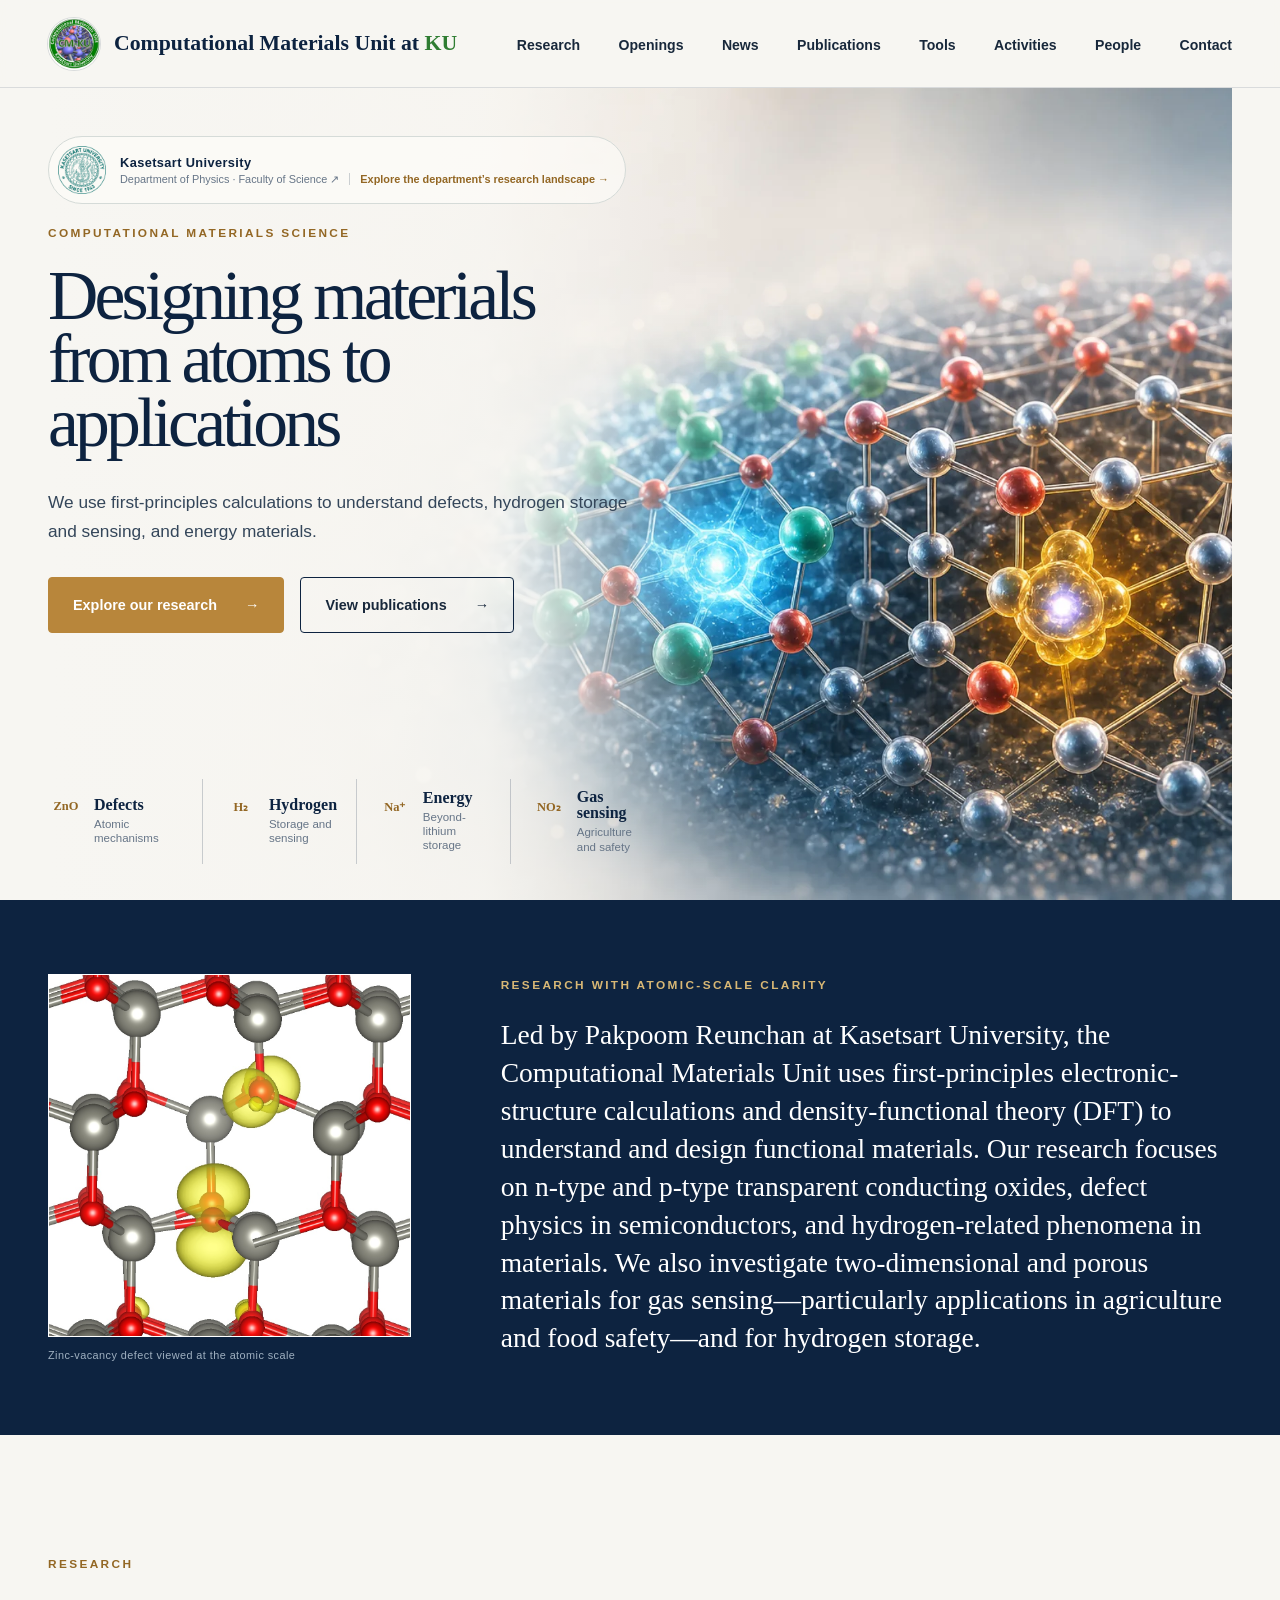
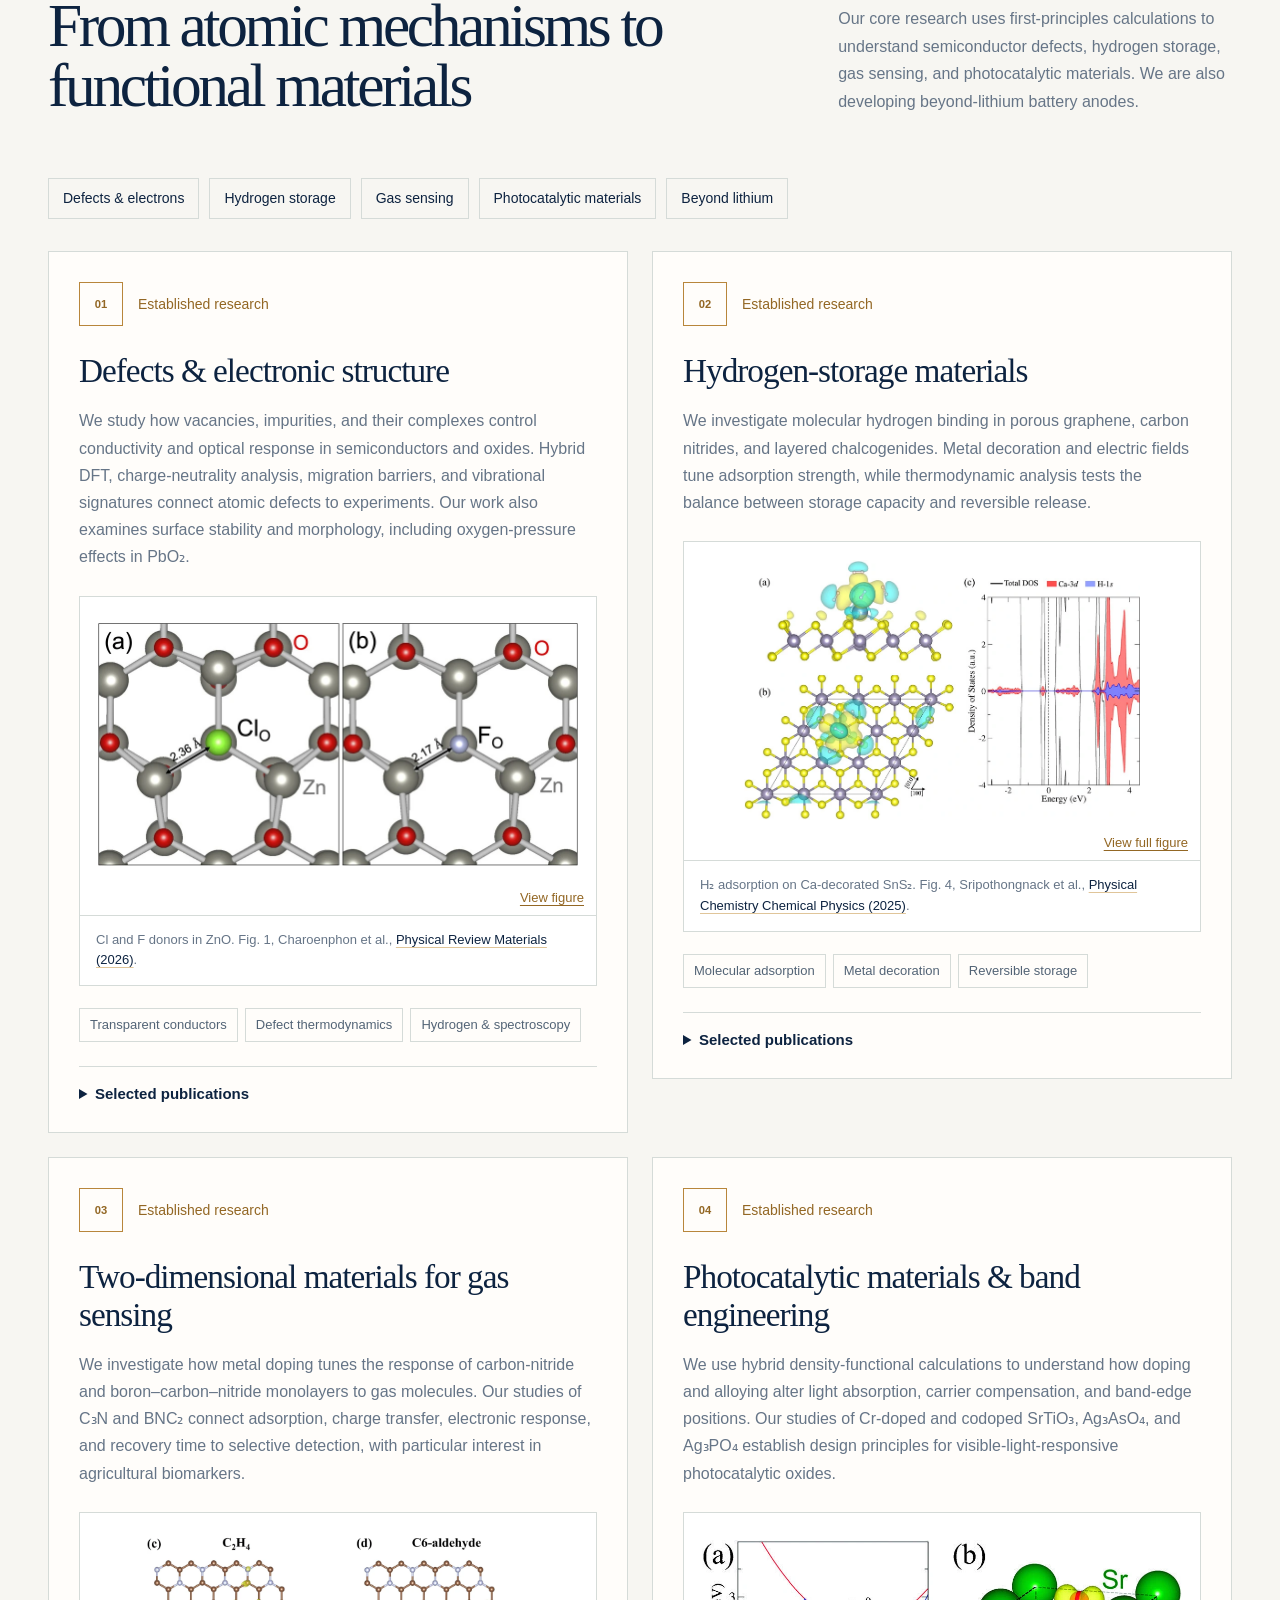
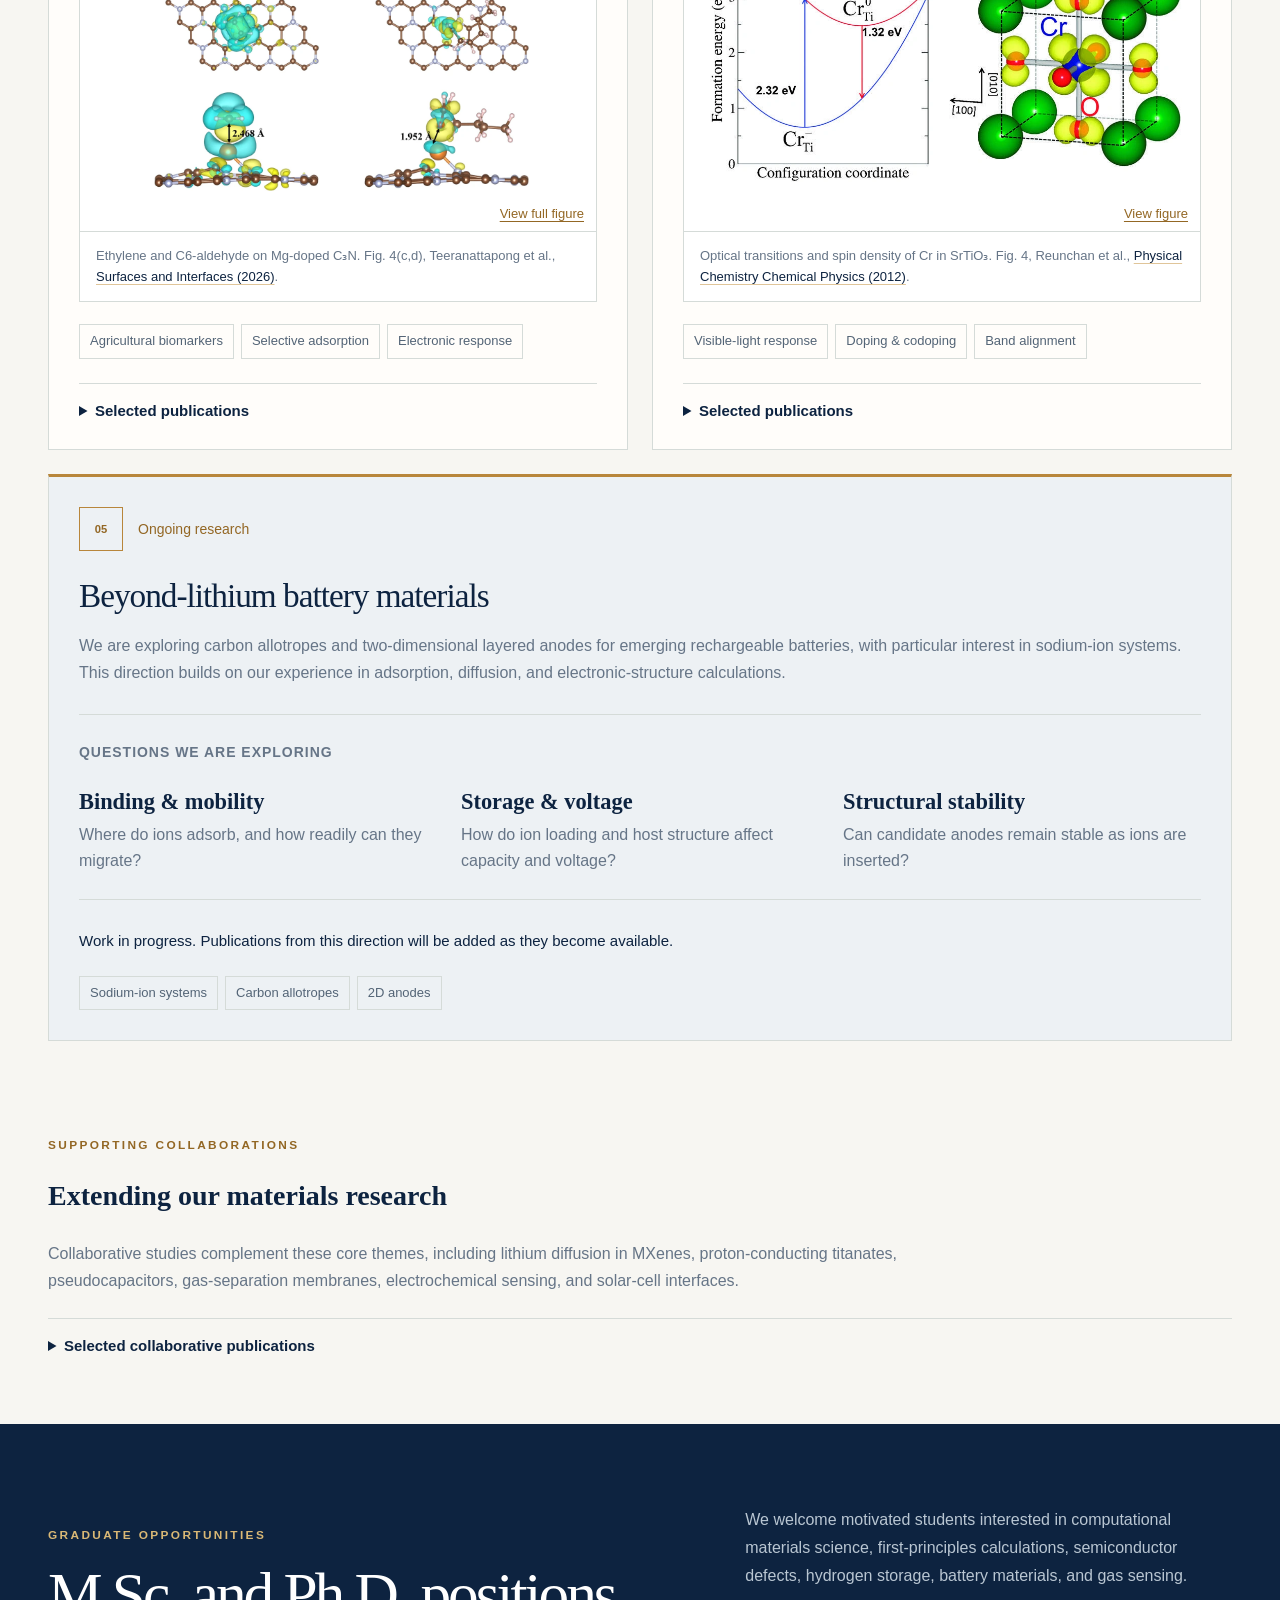
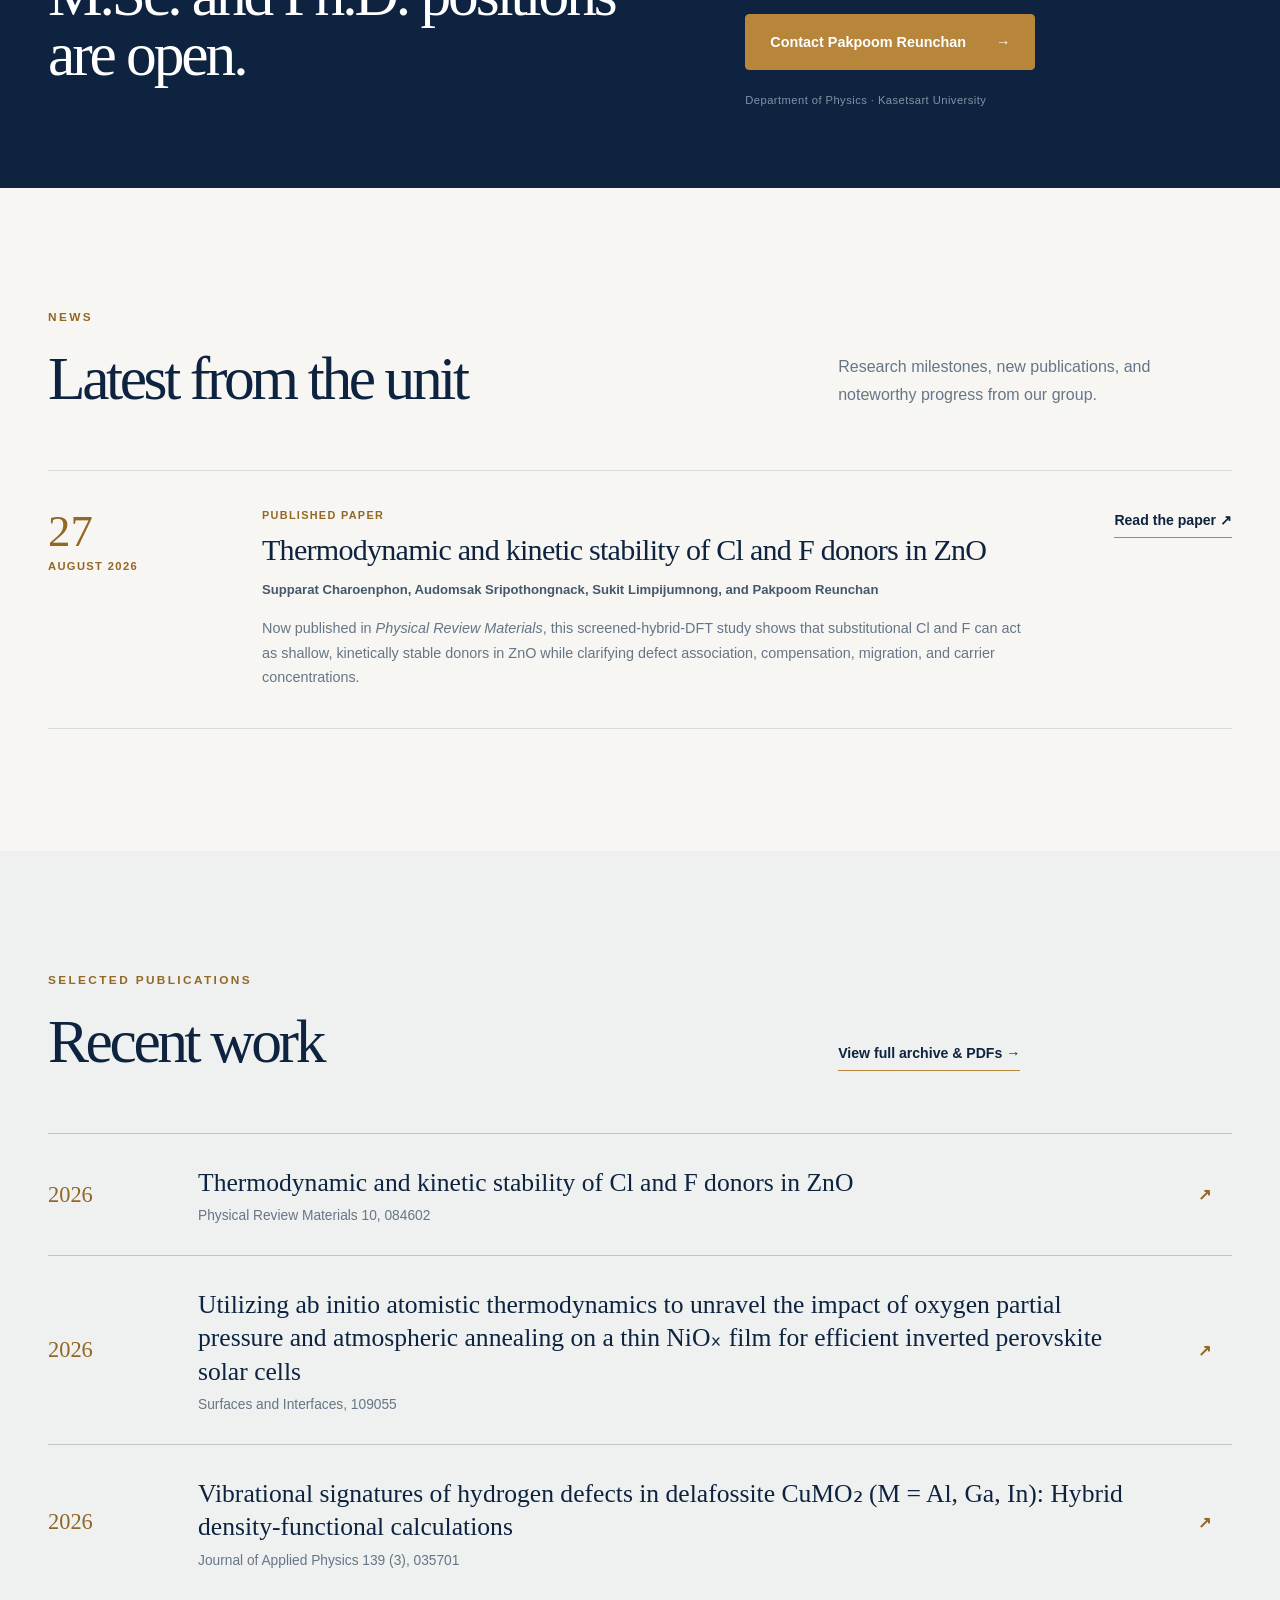
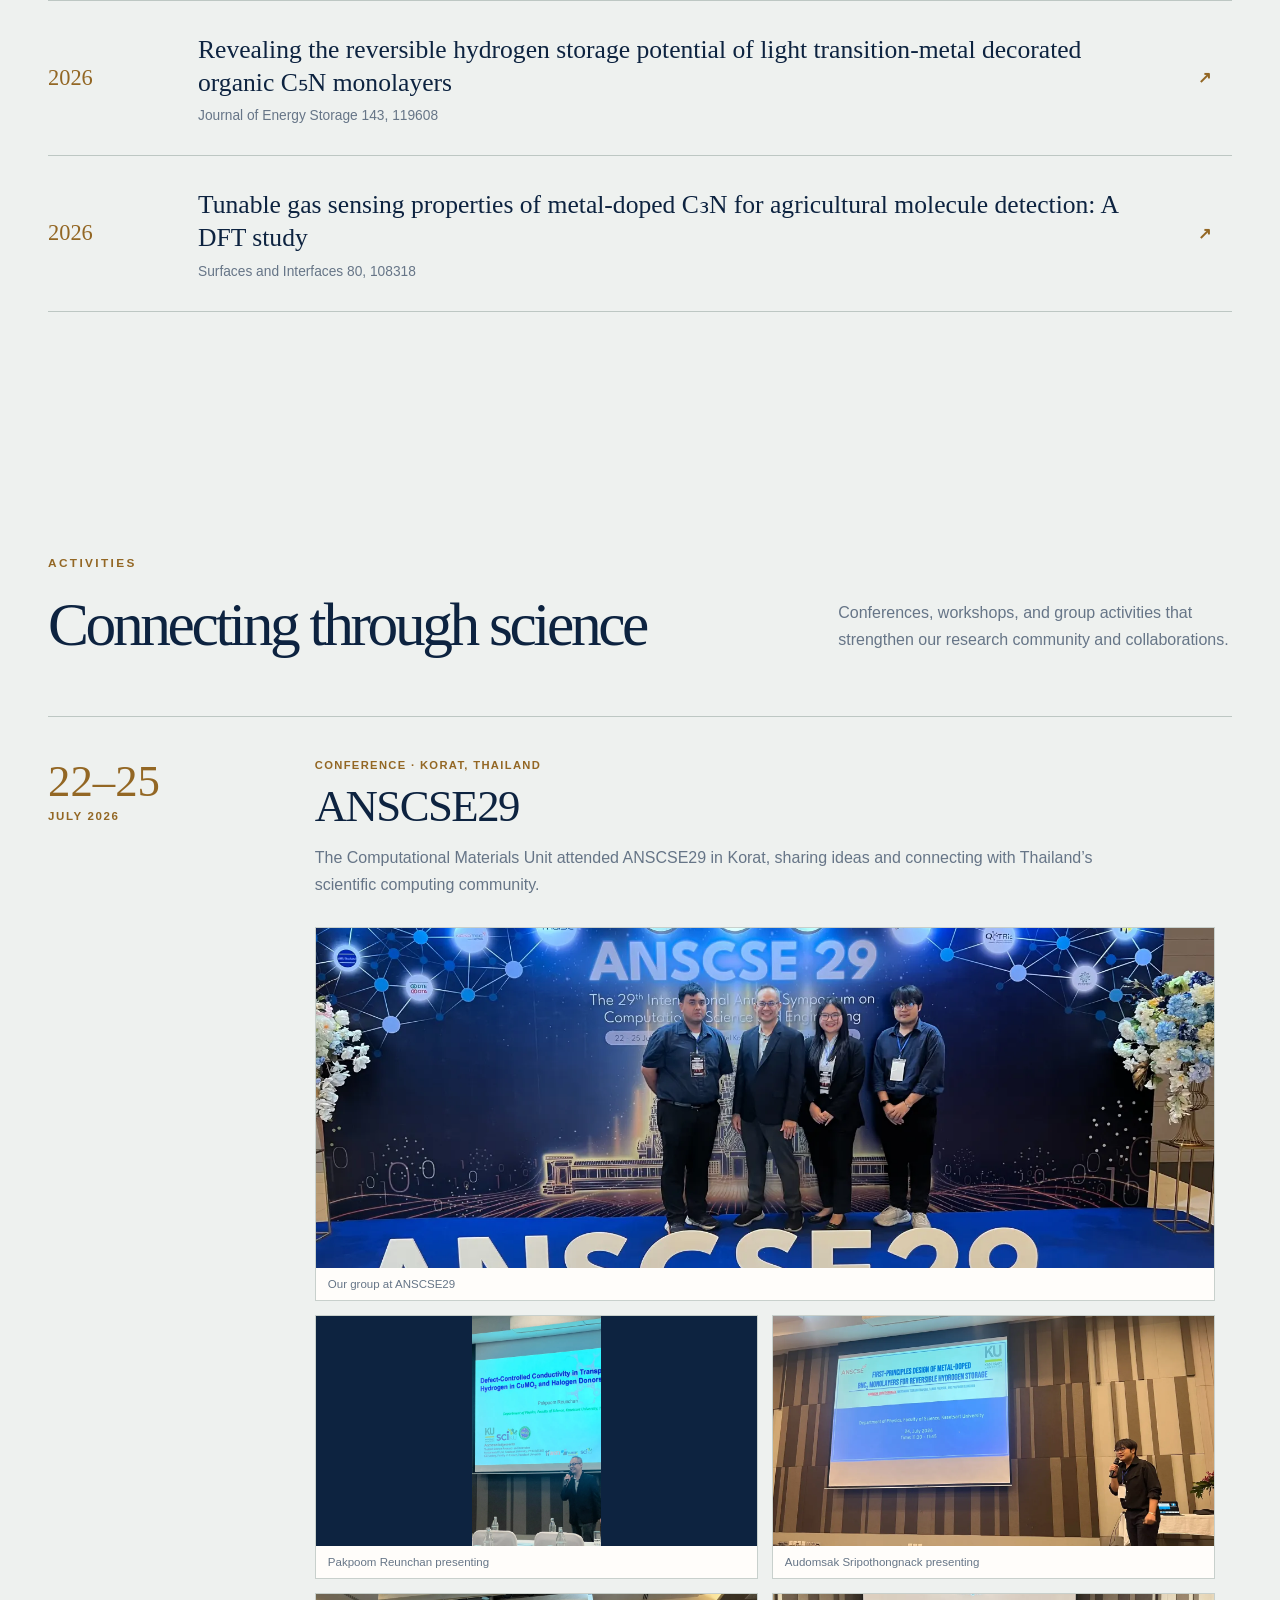
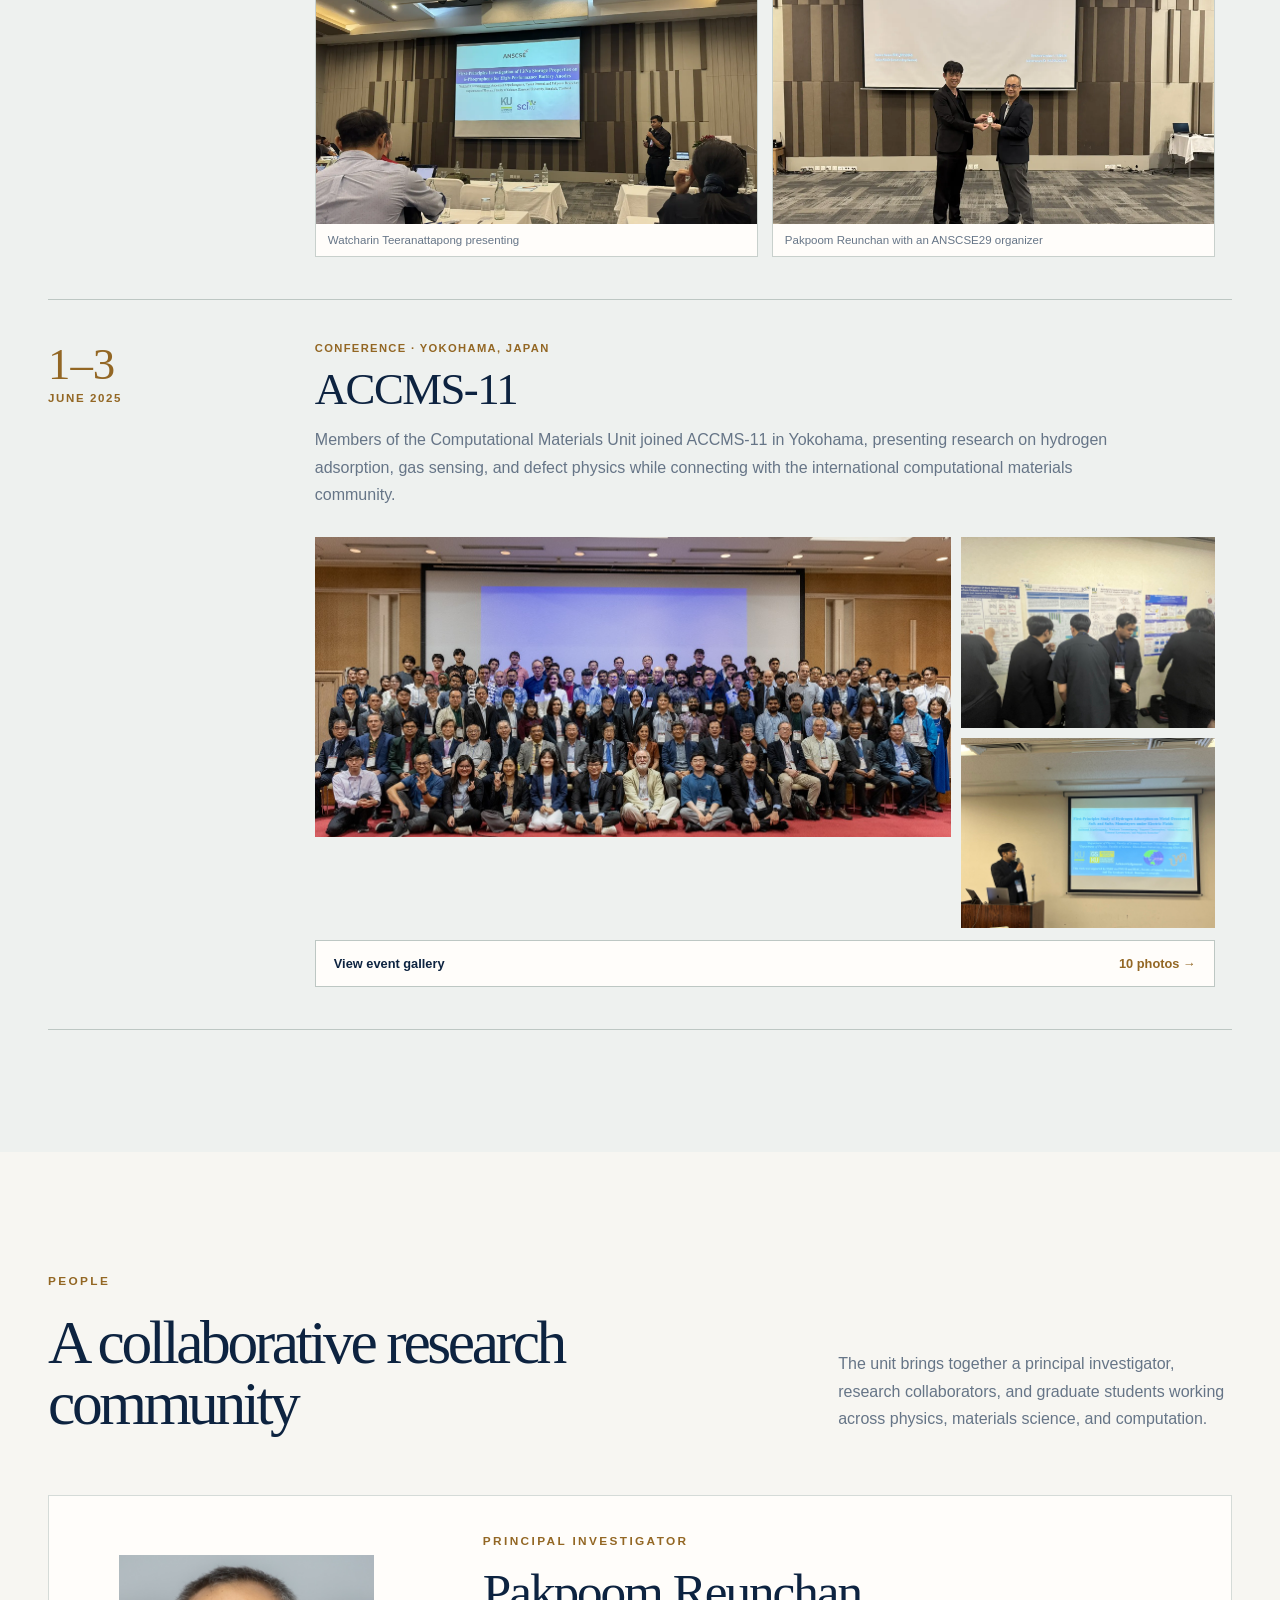
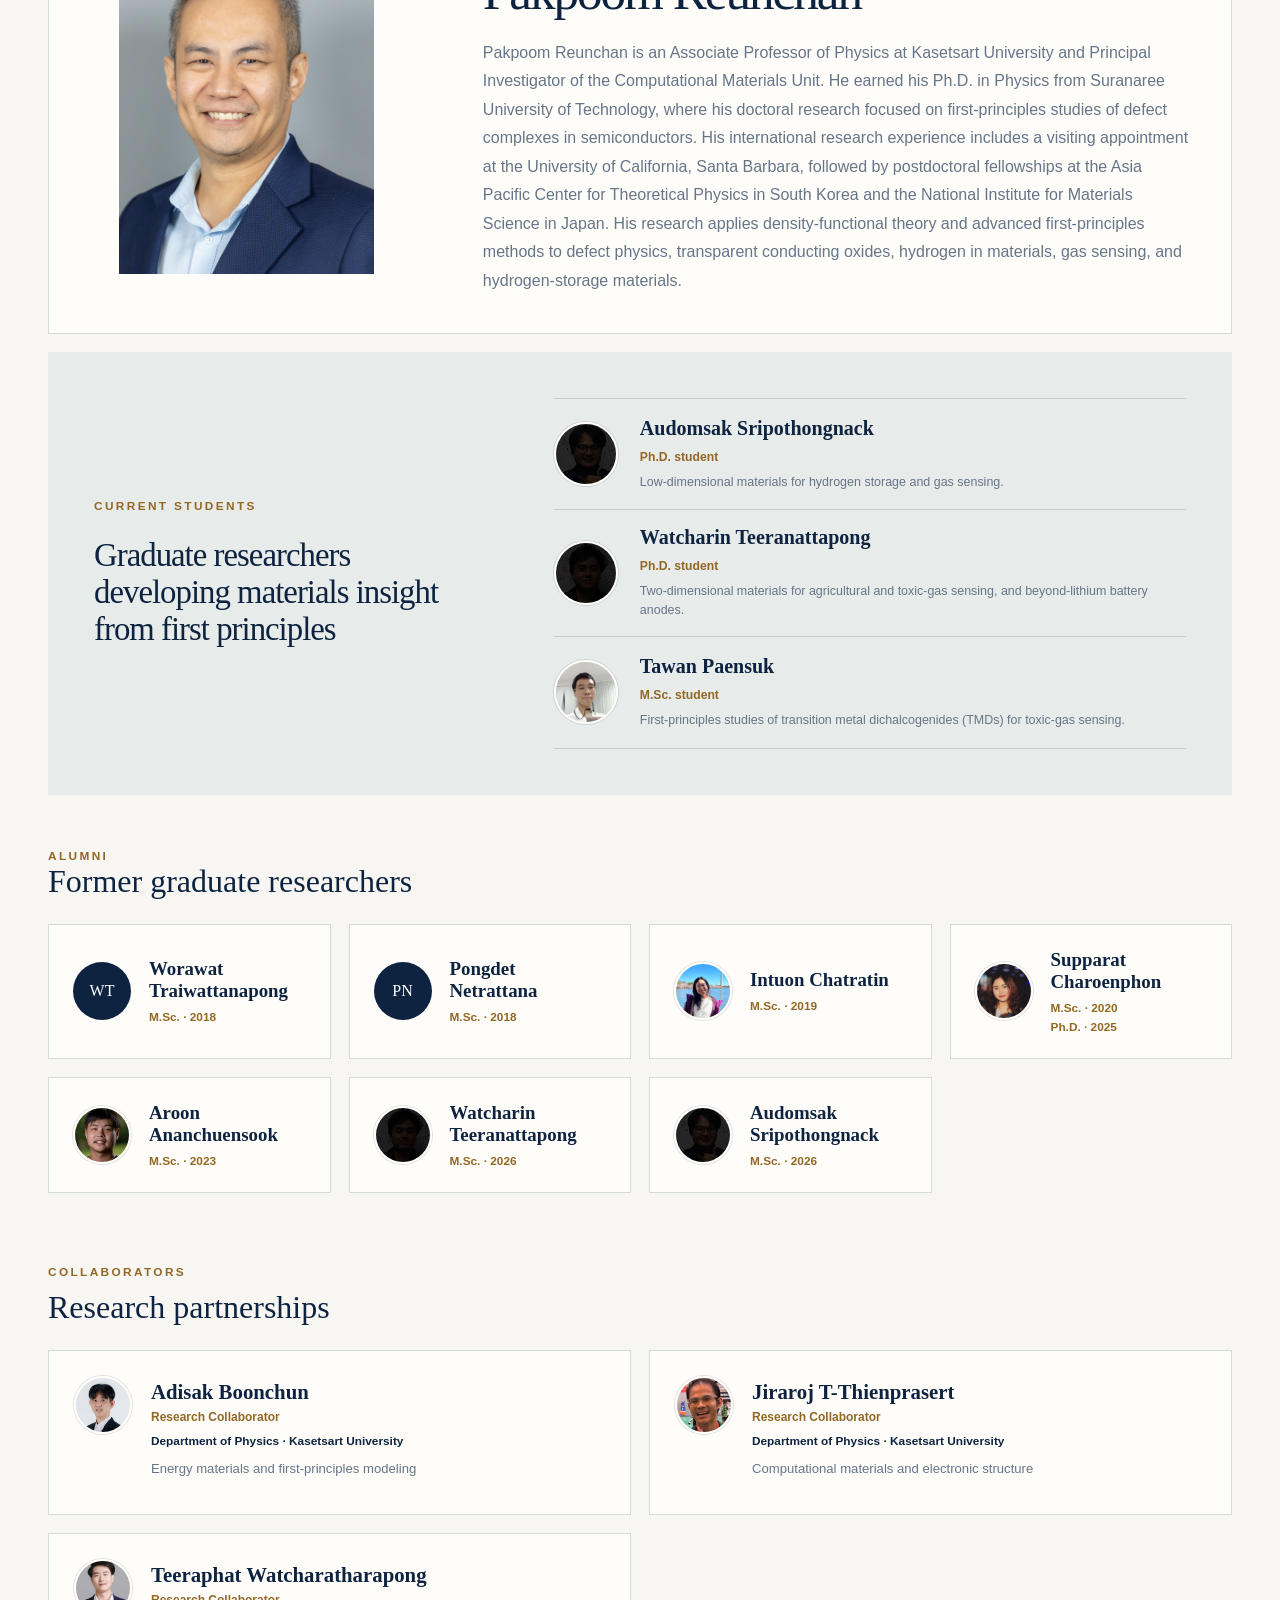
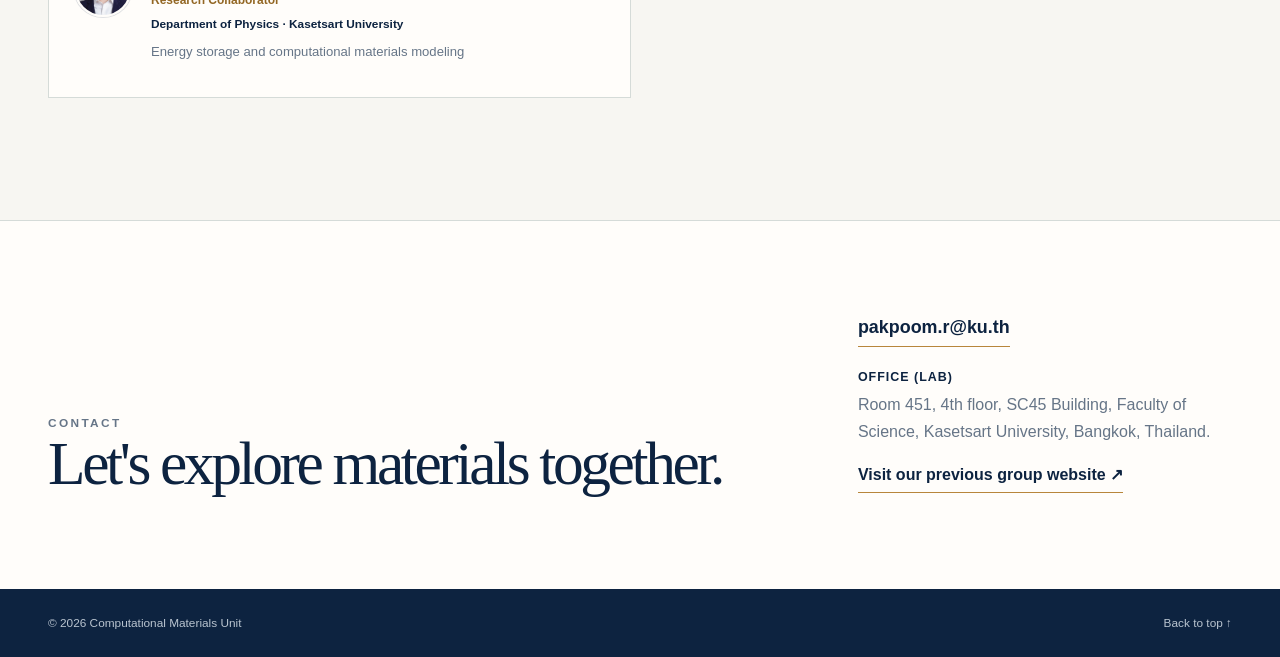
==== index.html @ fdcb27c0 "Add Tools navigation link" ====
<!doctype html>
<html lang="en">
<head>
  <meta charset="utf-8">
  <meta name="viewport" content="width=device-width, initial-scale=1">
  <title>Computational Materials Unit | DFT Research at Kasetsart University</title>
  <meta name="description" content="Density-functional theory (DFT) research in computational materials at the Department of Physics, Kasetsart University, led by Pakpoom Reunchan.">
  <link rel="canonical" href="https://cmku-dft.github.io/">
  <meta property="og:title" content="Computational Materials Unit | DFT Research at Kasetsart University">
  <meta property="og:description" content="Density-functional theory research in computational materials at the Department of Physics, Kasetsart University.">
  <meta property="og:site_name" content="Computational Materials Unit at KU">
  <meta property="og:url" content="https://cmku-dft.github.io/">
  <meta property="og:image" content="https://cmku-dft.github.io/assets/og.png">
  <link rel="icon" type="image/png" href="assets/cmku-favicon.png">
  <link rel="apple-touch-icon" href="assets/cmku-favicon.png">
  <script type="application/ld+json">
  {
    "@context": "https://schema.org",
    "@type": "WebSite",
    "name": "Computational Materials Unit at KU",
    "alternateName": "CMKU",
    "url": "https://cmku-dft.github.io/"
  }
  </script>
  <link rel="stylesheet" href="styles.css?v=20260911-authorship">
  <script src="script.js?v=20260731-2" defer></script>
</head>
<body>
<main id="top">
  <header class="header">
    <a href="#top" class="brand" aria-label="Computational Materials Unit at KU — back to top"><img class="brandLogo" src="assets/cmku-logo.jpg" alt=""><span>Computational Materials Unit at <strong class="brandKu">KU</strong></span></a>
    <nav class="nav" aria-label="Primary navigation"><a href="#research">Research</a><a href="#openings">Openings</a><a href="#news">News</a><a href="publications.html">Publications</a><a href="tools.html">Tools</a><a href="#activities">Activities</a><a href="#people">People</a><a href="#contact">Contact</a></nav>
    <details class="menu"><summary>Menu</summary><nav><a href="#research">Research</a><a href="#openings">Openings</a><a href="#news">News</a><a href="publications.html">Publications</a><a href="tools.html">Tools</a><a href="#activities">Activities</a><a href="#people">People</a><a href="#contact">Contact</a></nav></details>
  </header>

  <section class="hero shell">
    <div class="heroCopy">
      <div class="institution"><img src="assets/kasetsart-university-logo.png" alt="Kasetsart University emblem"><div><b>Kasetsart University</b><span><a href="https://physics.sci.ku.ac.th" target="_blank" rel="noreferrer">Department of Physics · Faculty of Science ↗</a><a class="landscapeLink" href="research-landscape/">Explore the department’s research landscape →</a></span></div></div>
      <p class="eyebrow">Computational Materials Science</p>
      <h1>Designing materials from atoms to applications</h1>
      <p class="lead">We use first-principles calculations to understand defects, hydrogen storage and sensing, and energy materials.</p>
      <div class="actions"><a class="btn primary" href="#research">Explore our research <span>→</span></a><a class="btn secondary" href="publications.html">View publications <span>→</span></a></div>
      <nav class="cred" aria-label="Research areas"><a href="#research-defects"><span class="credSymbol">ZnO</span><b>Defects</b><small>Atomic mechanisms</small><i aria-hidden="true">→</i></a><a href="#research-hydrogen"><span class="credSymbol">H₂</span><b>Hydrogen</b><small>Storage and sensing</small><i aria-hidden="true">→</i></a><a href="#research-energy"><span class="credSymbol">Na⁺</span><b>Energy</b><small>Beyond-lithium storage</small><i aria-hidden="true">→</i></a><a href="#research-gas"><span class="credSymbol">NO₂</span><b>Gas sensing</b><small>Agriculture and safety</small><i aria-hidden="true">→</i></a></nav>
    </div>
    <div class="visual" aria-hidden="true"><i></i><i></i><img src="assets/hero-lattice.png" alt=""></div>
  </section>

  <section class="about"><div class="shell aboutGrid">
    <figure class="aboutFigure"><img src="assets/zinc-vacancy-defect.jpg" alt="Calculated electronic structure around a zinc vacancy in a crystalline material"><figcaption>Zinc-vacancy defect viewed at the atomic scale</figcaption></figure>
    <div class="aboutCopy"><p class="kicker">Research with atomic-scale clarity</p><p>Led by Pakpoom Reunchan at Kasetsart University, the Computational Materials Unit uses first-principles electronic-structure calculations and density-functional theory (DFT) to understand and design functional materials. Our research focuses on n-type and p-type transparent conducting oxides, defect physics in semiconductors, and hydrogen-related phenomena in materials. We also investigate two-dimensional and porous materials for gas sensing—particularly applications in agriculture and food safety—and for hydrogen storage.</p></div>
  </div></section>

  <section class="shell section" id="research">
    <div class="heading"><div><p class="eyebrow">Research</p><h2>From atomic mechanisms to functional materials</h2></div><p>Our core research uses first-principles calculations to understand semiconductor defects, hydrogen storage, gas sensing, and photocatalytic materials. We are also developing beyond-lithium battery anodes.</p></div>
    <nav class="researchTopics" aria-label="Explore research themes"><a href="#research-defects">Defects &amp; electrons</a><a href="#research-hydrogen">Hydrogen storage</a><a href="#research-gas">Gas sensing</a><a href="#research-solar">Photocatalytic materials</a><a href="#research-energy">Beyond lithium</a></nav>
    <div class="researchGrid">
      <article class="researchCard researchIllustrated" id="research-defects">
        <div class="researchLabel"><span class="number">01</span><span>Established research</span></div>
        <h3>Defects &amp; electronic structure</h3>
        <p>We study how vacancies, impurities, and their complexes control conductivity and optical response in semiconductors and oxides. Hybrid DFT, charge-neutrality analysis, migration barriers, and vibrational signatures connect atomic defects to experiments. Our work also examines surface stability and morphology, including oxygen-pressure effects in PbO₂.</p>
        <figure class="researchFigure"><button class="galleryButton" type="button" data-full="assets/research/halogen-zno-full.webp" aria-label="Enlarge figure: chlorine and fluorine donors in ZnO"><img src="assets/research/halogen-zno.webp" width="962" height="488" loading="lazy" alt="Relaxed atomic structures of chlorine and fluorine substituting for oxygen in ZnO, with labeled bond lengths"><span class="figureExpand">View figure</span></button><figcaption>Cl and F donors in ZnO. Fig. 1, Charoenphon et al., <a href="https://doi.org/10.1103/7ts3-ktb3" target="_blank" rel="noreferrer">Physical Review Materials (2026)</a>.</figcaption></figure>
        <ul><li>Transparent conductors</li><li>Defect thermodynamics</li><li>Hydrogen &amp; spectroscopy</li></ul>
        <details class="researchPapers"><summary>Selected publications</summary><ol><li><a href="https://doi.org/10.1103/7ts3-ktb3" target="_blank" rel="noreferrer">Cl and F donors in ZnO</a> <span>2026</span></li><li><a href="https://doi.org/10.1063/5.0309836" target="_blank" rel="noreferrer">Vibrational signatures of hydrogen in CuMO₂</a> <span>2026</span></li><li><a href="https://doi.org/10.1103/PhysRevMaterials.3.074604" target="_blank" rel="noreferrer">Point defects in In₂O₃</a> <span>2019</span></li></ol></details>
      </article>
      <article class="researchCard researchIllustrated" id="research-hydrogen">
        <div class="researchLabel"><span class="number">02</span><span>Established research</span></div>
        <h3>Hydrogen-storage materials</h3>
        <p>We investigate molecular hydrogen binding in porous graphene, carbon nitrides, and layered chalcogenides. Metal decoration and electric fields tune adsorption strength, while thermodynamic analysis tests the balance between storage capacity and reversible release.</p>
        <figure class="researchFigure"><button class="galleryButton" type="button" data-full="assets/research/hydrogen-sns2-full.webp" aria-label="Enlarge figure: hydrogen adsorption on calcium-decorated SnS2"><img src="assets/research/hydrogen-sns2.webp" width="867" height="569" loading="lazy" alt="Side and top views of charge redistribution around five hydrogen molecules on calcium-decorated SnS2, with projected density of states"><span class="figureExpand">View full figure</span></button><figcaption>H₂ adsorption on Ca-decorated SnS₂. Fig. 4, Sripothongnack et al., <a href="https://doi.org/10.1039/d5cp03873a" target="_blank" rel="noreferrer">Physical Chemistry Chemical Physics (2025)</a>.</figcaption></figure>
        <ul><li>Molecular adsorption</li><li>Metal decoration</li><li>Reversible storage</li></ul>
        <details class="researchPapers"><summary>Selected publications</summary><ol><li><a href="https://doi.org/10.1039/d5cp03873a" target="_blank" rel="noreferrer">Hydrogen adsorption on SnS₂ and SnSe₂</a> <span>2025</span></li><li><a href="https://doi.org/10.1088/1742-6596/901/1/012102" target="_blank" rel="noreferrer">Hydrogen adsorption on two-dimensional C₂N</a> <span>2017</span></li><li><a href="https://doi.org/10.1063/1.3560468" target="_blank" rel="noreferrer">Metal-dispersed porous graphene</a> <span>2011</span></li></ol></details>
      </article>
      <article class="researchCard researchIllustrated" id="research-gas">
        <div class="researchLabel"><span class="number">03</span><span>Established research</span></div>
        <h3>Two-dimensional materials for gas sensing</h3>
        <p>We investigate how metal doping tunes the response of carbon-nitride and boron–carbon–nitride monolayers to gas molecules. Our studies of C₃N and BNC₂ connect adsorption, charge transfer, electronic response, and recovery time to selective detection, with particular interest in agricultural biomarkers.</p>
        <figure class="researchFigure"><button class="galleryButton" type="button" data-full="assets/research/sensing-c3n-full.webp" aria-label="Enlarge figure: agricultural gas molecules on magnesium-doped C3N"><img src="assets/research/sensing-c3n.webp" width="1100" height="748" loading="lazy" alt="Ethylene and C6-aldehyde adsorption geometries and charge-density differences on magnesium-doped C3N"><span class="figureExpand">View full figure</span></button><figcaption>Ethylene and C6-aldehyde on Mg-doped C₃N. Fig. 4(c,d), Teeranattapong et al., <a href="https://doi.org/10.1016/j.surfin.2025.108318" target="_blank" rel="noreferrer">Surfaces and Interfaces (2026)</a>.</figcaption></figure>
        <ul><li>Agricultural biomarkers</li><li>Selective adsorption</li><li>Electronic response</li></ul>
        <details class="researchPapers"><summary>Selected publications</summary><ol><li><a href="https://doi.org/10.1016/j.surfin.2025.108318" target="_blank" rel="noreferrer">Metal-doped C₃N for agricultural molecule detection</a> <span>2026</span></li><li><a href="https://doi.org/10.1016/j.surfin.2024.105481" target="_blank" rel="noreferrer">Selective gas adsorption on metal-doped BNC₂</a> <span>2025</span></li></ol></details>
      </article>
      <article class="researchCard researchIllustrated" id="research-solar">
        <div class="researchLabel"><span class="number">04</span><span>Established research</span></div>
        <h3>Photocatalytic materials &amp; band engineering</h3>
        <p>We use hybrid density-functional calculations to understand how doping and alloying alter light absorption, carrier compensation, and band-edge positions. Our studies of Cr-doped and codoped SrTiO₃, Ag₃AsO₄, and Ag₃PO₄ establish design principles for visible-light-responsive photocatalytic oxides.</p>
        <figure class="researchFigure"><button class="galleryButton" type="button" data-full="assets/research/solar-cr-sto.webp" aria-label="Enlarge figure: optical transitions and spin density of chromium in SrTiO3"><img src="assets/research/solar-cr-sto.webp" width="947" height="477" loading="lazy" alt="Configuration-coordinate diagram showing 2.32 eV absorption and 1.32 eV emission, alongside the spin density of negatively charged chromium substituting for titanium in SrTiO3"><span class="figureExpand">View figure</span></button><figcaption>Optical transitions and spin density of Cr in SrTiO₃. Fig. 4, Reunchan et al., <a href="https://doi.org/10.1039/c2cp23348g" target="_blank" rel="noreferrer">Physical Chemistry Chemical Physics (2012)</a>.</figcaption></figure>
        <ul><li>Visible-light response</li><li>Doping &amp; codoping</li><li>Band alignment</li></ul>
        <details class="researchPapers"><summary>Selected publications</summary><ol><li><a href="https://doi.org/10.1039/c6cp03633c" target="_blank" rel="noreferrer">Electronic properties and band-gap modulation of Ag₃AsO₄</a> <span>2016</span></li><li><a href="https://doi.org/10.1021/jp509715b" target="_blank" rel="noreferrer">Sulfur and silicon doping in Ag₃PO₄</a> <span>2015</span></li><li><a href="https://doi.org/10.1039/c2ta00450j" target="_blank" rel="noreferrer">Codoping SrTiO₃ for hydrogen production</a> <span>2013</span></li></ol></details>
      </article>
      <article class="researchCard researchIllustrated researchOngoing" id="research-energy">
        <div class="researchLabel"><span class="number">05</span><span>Ongoing research</span></div>
        <h3>Beyond-lithium battery materials</h3>
        <p>We are exploring carbon allotropes and two-dimensional layered anodes for emerging rechargeable batteries, with particular interest in sodium-ion systems. This direction builds on our experience in adsorption, diffusion, and electronic-structure calculations.</p>
        <div class="researchFocus"><p class="kicker">Questions we are exploring</p><dl><div><dt>Binding &amp; mobility</dt><dd>Where do ions adsorb, and how readily can they migrate?</dd></div><div><dt>Storage &amp; voltage</dt><dd>How do ion loading and host structure affect capacity and voltage?</dd></div><div><dt>Structural stability</dt><dd>Can candidate anodes remain stable as ions are inserted?</dd></div></dl></div>
        <p class="researchStatus">Work in progress. Publications from this direction will be added as they become available.</p>
        <ul><li>Sodium-ion systems</li><li>Carbon allotropes</li><li>2D anodes</li></ul>
      </article>
    </div>
  </section>

  <section class="shell researchCollaborations" id="research-electrochemical" aria-labelledby="research-collaborations-heading">
    <p class="kicker">Supporting collaborations</p><h3 id="research-collaborations-heading">Extending our materials research</h3>
    <p>Collaborative studies complement these core themes, including lithium diffusion in MXenes, proton-conducting titanates, pseudocapacitors, gas-separation membranes, electrochemical sensing, and solar-cell interfaces.</p>
    <details class="researchPapers"><summary>Selected collaborative publications</summary><ol><li><a href="https://doi.org/10.1021/acsaem.4c01011" target="_blank" rel="noreferrer">Li diffusion in MXene bilayers</a></li><li><a href="https://doi.org/10.1021/acs.inorgchem.4c02768" target="_blank" rel="noreferrer">Proton conductivity in defective Na₂Ti₃O₇</a></li><li><a href="https://doi.org/10.1016/j.carbon.2012.11.048" target="_blank" rel="noreferrer">Strained porous graphene for gas separation</a></li><li><a href="https://doi.org/10.1016/j.surfin.2026.109055" target="_blank" rel="noreferrer">NiOₓ annealing for perovskite solar cells</a></li></ol></details>
  </section>

  <section class="opportunities" id="openings"><div class="shell opportunitiesGrid">
    <div><p class="eyebrow">Graduate opportunities</p><h2>M.Sc. and Ph.D. positions are open.</h2></div>
    <div class="opportunitiesCopy"><p>We welcome motivated students interested in computational materials science, first-principles calculations, semiconductor defects, hydrogen storage, battery materials, and gas sensing.</p><a class="btn primary" href="mailto:pakpoom.r@ku.th?subject=Graduate%20position%20inquiry">Contact Pakpoom Reunchan <span>→</span></a><small>Department of Physics · Kasetsart University</small></div>
  </div></section>

  <section class="news" id="news"><div class="shell section">
    <div class="heading"><div><p class="eyebrow">News</p><h2>Latest from the unit</h2></div><p>Research milestones, new publications, and noteworthy progress from our group.</p></div>
    <div class="newsList">
      <article class="newsItem">
        <time datetime="2026-08-27"><span>27</span><b>August 2026</b></time>
        <div><p class="newsType">Published paper</p><h3>Thermodynamic and kinetic stability of Cl and F donors in ZnO</h3><p class="newsAuthors">Supparat Charoenphon, Audomsak Sripothongnack, Sukit Limpijumnong, and Pakpoom Reunchan</p><p class="newsSummary">Now published in <em>Physical Review Materials</em>, this screened-hybrid-DFT study shows that substitutional Cl and F can act as shallow, kinetically stable donors in ZnO while clarifying defect association, compensation, migration, and carrier concentrations.</p></div>
        <a class="textLink" href="https://journals.aps.org/prmaterials/abstract/10.1103/7ts3-ktb3" target="_blank" rel="noreferrer">Read the paper ↗</a>
      </article>
    </div>
  </div></section>

  <section class="publications" id="publications"><div class="shell section">
    <div class="heading"><div><p class="eyebrow">Selected publications</p><h2>Recent work</h2></div><a class="textLink" href="publications.html">View full archive &amp; PDFs →</a></div>
    <!-- Keep this list limited to the five newest publications. -->
    <div class="pubList">
      <a class="pub" href="https://journals.aps.org/prmaterials/abstract/10.1103/7ts3-ktb3" target="_blank" rel="noreferrer"><span class="year">2026</span><div><h3>Thermodynamic and kinetic stability of Cl and F donors in ZnO</h3><p>Physical Review Materials 10, 084602</p></div><b>↗</b></a>
      <a class="pub" href="https://www.sciencedirect.com/science/article/pii/S2468023026006437" target="_blank" rel="noreferrer"><span class="year">2026</span><div><h3>Utilizing ab initio atomistic thermodynamics to unravel the impact of oxygen partial pressure and atmospheric annealing on a thin NiOₓ film for efficient inverted perovskite solar cells</h3><p>Surfaces and Interfaces, 109055</p></div><b>↗</b></a>
      <a class="pub" href="https://pubs.aip.org/aip/jap/article/139/3/035701/3377540" target="_blank" rel="noreferrer"><span class="year">2026</span><div><h3>Vibrational signatures of hydrogen defects in delafossite CuMO₂ (M = Al, Ga, In): Hybrid density-functional calculations</h3><p>Journal of Applied Physics 139 (3), 035701</p></div><b>↗</b></a>
      <a class="pub" href="https://www.sciencedirect.com/science/article/pii/S2352152X25043221" target="_blank" rel="noreferrer"><span class="year">2026</span><div><h3>Revealing the reversible hydrogen storage potential of light transition-metal decorated organic C₅N monolayers</h3><p>Journal of Energy Storage 143, 119608</p></div><b>↗</b></a>
      <a class="pub" href="https://scholar.google.com/citations?view_op=view_citation&amp;hl=en&amp;user=krK1hpoAAAAJ&amp;sortby=pubdate&amp;citation_for_view=krK1hpoAAAAJ:SjuI4pbJlxcC" target="_blank" rel="noreferrer"><span class="year">2026</span><div><h3>Tunable gas sensing properties of metal-doped C₃N for agricultural molecule detection: A DFT study</h3><p>Surfaces and Interfaces 80, 108318</p></div><b>↗</b></a>
    </div>
  </div></section>

  <section class="activities" id="activities"><div class="shell section">
    <div class="heading"><div><p class="eyebrow">Activities</p><h2>Connecting through science</h2></div><p>Conferences, workshops, and group activities that strengthen our research community and collaborations.</p></div>
    <div class="activityList">
      <article class="activityCard">
        <time datetime="2026-07-22"><span>22–25</span><b>July 2026</b></time>
        <div>
          <p class="activityType">Conference · Korat, Thailand</p>
          <h3>ANSCSE29</h3>
          <p class="activitySummary">The Computational Materials Unit attended ANSCSE29 in Korat, sharing ideas and connecting with Thailand’s scientific computing community.</p>
          <div class="activityGallery">
            <figure class="featuredPhoto"><button class="galleryButton" type="button" data-full="assets/anscse29-group.webp" aria-label="Enlarge photo: Our group at ANSCSE29"><img src="assets/anscse29-group.webp" alt="Computational Materials Unit members at the ANSCSE29 conference backdrop" loading="lazy"></button><figcaption>Our group at ANSCSE29</figcaption></figure>
            <figure class="portraitPhoto"><button class="galleryButton" type="button" data-full="assets/anscse29-pakpoom-talk.webp" aria-label="Enlarge photo: Pakpoom Reunchan presenting at ANSCSE29"><img src="assets/anscse29-pakpoom-talk.webp" alt="Pakpoom Reunchan presenting research at ANSCSE29" loading="lazy"></button><figcaption>Pakpoom Reunchan presenting</figcaption></figure>
            <figure><button class="galleryButton" type="button" data-full="assets/anscse29-student-talk.webp" aria-label="Enlarge photo: Audomsak Sripothongnack presenting at ANSCSE29"><img src="assets/anscse29-student-talk.webp" alt="Computational Materials Unit student presenting research at ANSCSE29" loading="lazy"></button><figcaption>Audomsak Sripothongnack presenting</figcaption></figure>
            <figure><button class="galleryButton" type="button" data-full="assets/anscse29-watcharin-talk.webp" aria-label="Enlarge photo: Watcharin Teeranattapong presenting at ANSCSE29"><img src="assets/anscse29-watcharin-talk.webp" alt="Watcharin Teeranattapong presenting battery-anode research at ANSCSE29" loading="lazy"></button><figcaption>Watcharin Teeranattapong presenting</figcaption></figure>
            <figure><button class="galleryButton" type="button" data-full="assets/anscse29-pakpoom-organizer.webp" aria-label="Enlarge photo: Pakpoom Reunchan with an ANSCSE29 organizer"><img src="assets/anscse29-pakpoom-organizer.webp" alt="Pakpoom Reunchan with an ANSCSE29 organizer" loading="lazy"></button><figcaption>Pakpoom Reunchan with an ANSCSE29 organizer</figcaption></figure>
          </div>
        </div>
      </article>
      <article class="activityCard">
        <time datetime="2025-06-01"><span>1–3</span><b>June 2025</b></time>
        <div>
          <p class="activityType">Conference · Yokohama, Japan</p>
          <h3>ACCMS-11</h3>
          <p class="activitySummary">Members of the Computational Materials Unit joined ACCMS-11 in Yokohama, presenting research on hydrogen adsorption, gas sensing, and defect physics while connecting with the international computational materials community.</p>
          <div class="eventPreview">
            <a class="eventPreviewFeatured" href="activities/accms-11.html" aria-label="View the ACCMS-11 event gallery"><img src="assets/accms11-group.jpg" alt="ACCMS-11 participants gathered for the conference group photo" loading="lazy"></a>
            <div class="eventPreviewThumbs"><a href="activities/accms-11.html" aria-label="View ACCMS-11 poster-session photos"><img src="assets/accms11-poster-session.jpeg" alt="Researchers discussing posters at ACCMS-11" loading="lazy"></a><a href="activities/accms-11.html" aria-label="View ACCMS-11 presentation photos"><img src="assets/accms11-hydrogen-talk.jpeg" alt="Hydrogen-adsorption research presentation at ACCMS-11" loading="lazy"></a></div>
          </div>
          <a class="eventLink" href="activities/accms-11.html">View event gallery <span>10 photos →</span></a>
        </div>
      </article>
    </div>
    <dialog class="lightbox" id="activityLightbox" aria-label="Enlarged activity photo"><button class="lightboxClose" type="button" aria-label="Close enlarged photo">×</button><img src="" alt=""></dialog>
  </div></section>

  <section class="shell section" id="people">
    <div class="heading"><div><p class="eyebrow">People</p><h2>A collaborative research community</h2></div><p>The unit brings together a principal investigator, research collaborators, and graduate students working across physics, materials science, and computation.</p></div>
    <article class="piProfile"><img src="assets/pakpoom-reunchan.jpg" alt="Portrait of Pakpoom Reunchan"><div><p class="kicker">Principal Investigator</p><h3>Pakpoom Reunchan</h3><p>Pakpoom Reunchan is an Associate Professor of Physics at Kasetsart University and Principal Investigator of the Computational Materials Unit. He earned his Ph.D. in Physics from Suranaree University of Technology, where his doctoral research focused on first-principles studies of defect complexes in semiconductors. His international research experience includes a visiting appointment at the University of California, Santa Barbara, followed by postdoctoral fellowships at the Asia Pacific Center for Theoretical Physics in South Korea and the National Institute for Materials Science in Japan. His research applies density-functional theory and advanced first-principles methods to defect physics, transparent conducting oxides, hydrogen in materials, gas sensing, and hydrogen-storage materials.</p></div></article>
    <div class="studentPanel"><div><p class="kicker">Current students</p><h3>Graduate researchers developing materials insight from first principles</h3></div><div class="studentList"><article class="student"><img src="assets/audomsak-sripothongnack.jpg" alt="Portrait of Audomsak Sripothongnack"><div><h4>Audomsak Sripothongnack</h4><b>Ph.D. student</b><p>Low-dimensional materials for hydrogen storage and gas sensing.</p></div></article><article class="student"><img src="assets/watcharin-teeranattapong.jpg" alt="Portrait of Watcharin Teeranattapong"><div><h4>Watcharin Teeranattapong</h4><b>Ph.D. student</b><p>Two-dimensional materials for agricultural and toxic-gas sensing, and beyond-lithium battery anodes.</p></div></article><article class="student"><img src="assets/tawan-paensuk.jpg" alt="Portrait of Tawan Paensuk"><div><h4>Tawan Paensuk</h4><b>M.Sc. student</b><p>First-principles studies of transition metal dichalcogenides (TMDs) for toxic-gas sensing.</p></div></article></div></div>
    <div class="alumniPanel"><div class="subheading"><div><p class="kicker">Alumni</p><h3>Former graduate researchers</h3></div></div><div class="alumniGrid"><article class="alumnus"><span class="avatar">WT</span><div><h4>Worawat Traiwattanapong</h4><div class="degrees"><b>M.Sc. · 2018</b></div></div></article><article class="alumnus"><span class="avatar">PN</span><div><h4>Pongdet Netrattana</h4><div class="degrees"><b>M.Sc. · 2018</b></div></div></article><article class="alumnus"><img class="alumniPortrait" src="assets/intuon-chatratin.jpg" alt="Portrait of Intuon Chatratin" loading="lazy"><div><h4>Intuon Chatratin</h4><div class="degrees"><b>M.Sc. · 2019</b></div></div></article><article class="alumnus"><img class="alumniPortrait" src="assets/supparat-charoenphon.jpg" alt="Portrait of Supparat Charoenphon" loading="lazy"><div><h4>Supparat Charoenphon</h4><div class="degrees"><b>M.Sc. · 2020</b><b>Ph.D. · 2025</b></div></div></article><article class="alumnus"><img class="alumniPortrait" src="assets/aroon-ananchuensook.jpg" alt="Portrait of Aroon Ananchuensook" loading="lazy"><div><h4>Aroon Ananchuensook</h4><div class="degrees"><b>M.Sc. · 2023</b></div></div></article><article class="alumnus"><img class="alumniPortrait" src="assets/watcharin-teeranattapong.jpg" alt="Portrait of Watcharin Teeranattapong" loading="lazy"><div><h4>Watcharin Teeranattapong</h4><div class="degrees"><b>M.Sc. · 2026</b></div></div></article><article class="alumnus"><img class="alumniPortrait" src="assets/audomsak-sripothongnack.jpg" alt="Portrait of Audomsak Sripothongnack" loading="lazy"><div><h4>Audomsak Sripothongnack</h4><div class="degrees"><b>M.Sc. · 2026</b></div></div></article></div></div>
    <div class="collaborators"><div class="subheading"><p class="kicker">Collaborators</p><h3>Research partnerships</h3></div><div class="collaboratorGrid"><article class="person"><img src="assets/adisak-boonchun.png" alt="Portrait of Adisak Boonchun"><div><h3>Adisak Boonchun</h3><b>Research Collaborator</b><p class="affiliation">Department of Physics · Kasetsart University</p><p>Energy materials and first-principles modeling</p></div></article><article class="person"><img src="assets/jiraroj-t-thienprasert.jpg" alt="Portrait of Jiraroj T-Thienprasert"><div><h3>Jiraroj T-Thienprasert</h3><b>Research Collaborator</b><p class="affiliation">Department of Physics · Kasetsart University</p><p>Computational materials and electronic structure</p></div></article><article class="person"><img src="assets/teeraphat-watcharatharapong.jpg" alt="Portrait of Teeraphat Watcharatharapong"><div><h3>Teeraphat Watcharatharapong</h3><b>Research Collaborator</b><p class="affiliation">Department of Physics · Kasetsart University</p><p>Energy storage and computational materials modeling</p></div></article></div></div>
  </section>

  <section class="contact" id="contact"><div class="shell contactGrid"><div><p class="eyebrow">Contact</p><h2>Let's explore materials together.</h2></div><div><a class="email" href="mailto:pakpoom.r@ku.th">pakpoom.r@ku.th</a><address><b>Office (Lab)</b><span>Room 451, 4th floor, SC45 Building, Faculty of Science, Kasetsart University, Bangkok, Thailand.</span></address><a href="https://cm-ku.weebly.com/" target="_blank" rel="noreferrer">Visit our previous group website ↗</a></div></div></section>
  <footer><div class="shell"><p>© 2026 Computational Materials Unit</p><a href="#top">Back to top ↑</a></div></footer>
</main>
</body>
</html>
---- styles.css ----
:root{--canvas:#f7f6f2;--paper:#fffdfa;--navy:#0d2340;--ink:#18283b;--slate:#667587;--ochre:#b8863b;--ochre2:#936724;--line:#d5dbd8;--serif:Georgia,"Times New Roman",serif;--sans:Arial,Helvetica,sans-serif}
*{box-sizing:border-box}html{scroll-behavior:smooth;scroll-padding-top:88px}body{margin:0;background:var(--canvas);color:var(--ink);font-family:var(--sans)}a{color:inherit;text-decoration:none}:focus-visible{outline:3px solid var(--ochre);outline-offset:4px}.shell{width:min(1360px,calc(100% - 96px));margin:auto}
.header{position:sticky;top:0;z-index:20;display:flex;align-items:center;justify-content:space-between;min-height:88px;padding:0 48px;border-bottom:1px solid #0d234020;background:#f7f6f2ee;backdrop-filter:blur(14px)}.brand{display:flex;align-items:center;gap:14px;color:var(--navy);font-family:var(--serif);font-size:clamp(1.1rem,1.7vw,1.7rem);font-weight:600}.brandKu{color:#2f7d32}.brandLogo{width:52px;height:52px;border-radius:50%;object-fit:cover;box-shadow:0 0 0 1px #0d234020}.nav{display:flex;gap:clamp(24px,3vw,46px);font-size:.88rem;font-weight:600}.nav a{padding:34px 0 30px;border-bottom:2px solid transparent}.nav a:hover{border-color:var(--ochre)}.menu{display:none;position:relative}
.hero{display:grid;grid-template-columns:1.03fr .97fr;min-height:calc(100svh - 88px);overflow:hidden}.heroCopy{display:flex;flex-direction:column;justify-content:center;padding:48px 0 36px;position:relative;z-index:2}.institution{display:flex;align-items:center;gap:14px;width:max-content;margin-bottom:22px;padding:9px 16px 9px 9px;border:1px solid var(--line);border-radius:999px;background:#fffdfa99}.institution img{width:48px;height:48px;object-fit:contain}.institution div{display:grid;gap:3px}.institution b{color:var(--navy);font-size:.8rem;letter-spacing:.03em}.institution span{color:var(--slate);font-size:.68rem}.eyebrow,.kicker{margin:0 0 24px;color:var(--ochre2);font-size:.74rem;font-weight:750;letter-spacing:.2em;text-transform:uppercase}.hero h1,.heading h2,.contact h2{margin:0;color:var(--navy);font-family:var(--serif);font-weight:400;letter-spacing:-.055em}.hero h1{max-width:760px;font-size:clamp(3.4rem,5.44vw,6.25rem);line-height:.91}.lead{max-width:610px;margin:34px 0 0;color:#34465a;font-size:clamp(1.04rem,1.35vw,1.24rem);line-height:1.65}.actions{display:flex;flex-wrap:wrap;gap:16px;margin-top:32px}.btn{display:flex;justify-content:space-between;align-items:center;min-height:56px;gap:28px;padding:0 24px;border:1px solid var(--navy);border-radius:4px;font-size:.9rem;font-weight:700;transition:.18s}.btn:hover{transform:translateY(-2px)}.primary{border-color:var(--ochre);background:var(--ochre);color:white}.primary:hover{background:var(--ochre2)}.secondary:hover{background:var(--navy);color:white}.cred{display:grid;grid-template-columns:repeat(3,1fr);width:min(660px,100%);margin-top:auto;padding-top:34px}.cred span{display:grid;gap:4px;padding:7px 22px;border-left:1px solid #0d234033}.cred span:first-child{padding-left:0;border:0}.cred b{color:var(--navy);font:600 1.2rem var(--serif)}.cred small{color:var(--slate);font-size:.72rem}
.visual{position:relative;min-height:680px}.visual:before{position:absolute;inset:10% -15%;content:"";border-radius:50%;background:radial-gradient(circle,#dfe8eecc,transparent 68%)}.visual img{position:absolute;top:50%;left:50%;width:min(820px,130%);max-width:none;transform:translate(-48%,-51%);animation:in .7s ease-out both}.visual i{position:absolute;border:1px solid #b8863b44;border-radius:50%}.visual i:first-child{top:18%;right:5%;width:270px;height:270px}.visual i:nth-child(2){right:20%;bottom:15%;width:150px;height:150px}
.about{background:var(--navy);color:white}.aboutGrid{display:grid;grid-template-columns:minmax(260px,.72fr) 1.45fr;gap:clamp(48px,7vw,110px);align-items:center;padding:74px 0}.aboutFigure{margin:0}.aboutFigure img{display:block;width:100%;aspect-ratio:1/1;object-fit:cover;border:1px solid #ffffff26;background:white}.aboutFigure figcaption{margin-top:12px;color:#9fb0c0;font-size:.68rem;letter-spacing:.04em}.aboutCopy .kicker{color:#d9b875}.aboutCopy>p:last-child{margin:0;font:400 clamp(1.5rem,2.15vw,2.3rem)/1.38 var(--serif)}.section{padding:122px 0}.heading{display:grid;grid-template-columns:1.2fr .7fr;align-items:end;gap:9vw;margin-bottom:62px}.heading h2,.contact h2{max-width:780px;font-size:clamp(2.7rem,4.8vw,5.25rem);line-height:.98}.heading>p{margin:0;color:var(--slate);font-size:1rem;line-height:1.72}
.researchGrid{display:grid;grid-template-columns:repeat(2,1fr);border-top:1px solid var(--line);border-left:1px solid var(--line)}.researchCard{min-height:360px;padding:36px;border-right:1px solid var(--line);border-bottom:1px solid var(--line);background:#fffdfa77;transition:.18s}.researchCard:hover{background:var(--paper)}.number{display:grid;place-items:center;width:44px;height:44px;border:1px solid var(--ochre);color:var(--ochre2);font-size:.7rem;font-weight:750}.researchCard h3,.studentPanel h3{margin:54px 0 17px;color:var(--navy);font:500 2rem var(--serif);letter-spacing:-.03em}.researchCard p{margin:0;color:var(--slate);line-height:1.7}.researchCard ul{display:flex;flex-wrap:wrap;gap:8px;margin:26px 0 0;padding:0;list-style:none}.researchCard li{padding:7px 10px;border:1px solid var(--line);color:#536476;font-size:.7rem}
.opportunities{background:var(--navy);color:white}.opportunitiesGrid{display:grid;grid-template-columns:1.1fr .9fr;gap:clamp(48px,8vw,120px);align-items:center;padding:82px 0}.opportunities .eyebrow{margin-bottom:22px;color:#d9b875}.opportunities h2{max-width:720px;margin:0;font:400 clamp(2.7rem,4.8vw,5.2rem)/.98 var(--serif);letter-spacing:-.05em}.opportunitiesCopy{display:grid;justify-items:start;gap:24px}.opportunitiesCopy p{max-width:600px;margin:0;color:#b9c6d2;font-size:1rem;line-height:1.75}.opportunitiesCopy .btn{min-width:290px}.opportunitiesCopy small{color:#8295a6;font-size:.7rem;letter-spacing:.04em}
.news{background:var(--canvas)}.newsList{border-top:1px solid var(--line)}.newsItem{display:grid;grid-template-columns:150px minmax(0,1fr) 130px;gap:clamp(28px,5vw,72px);align-items:start;padding:38px 0;border-bottom:1px solid var(--line)}.newsItem time{display:grid;align-content:start;gap:6px;color:var(--ochre2)}.newsItem time span{font:500 2.8rem/1 var(--serif)}.newsItem time b{font-size:.7rem;letter-spacing:.12em;text-transform:uppercase}.newsType{margin:0 0 12px;color:var(--ochre2);font-size:.68rem;font-weight:750;letter-spacing:.12em;text-transform:uppercase}.newsItem h3{max-width:900px;margin:0 0 11px;color:var(--navy);font:500 clamp(1.5rem,2.35vw,2.35rem)/1.18 var(--serif);letter-spacing:-.025em}.newsAuthors{margin:0 0 16px;color:#45586b;font-size:.82rem;font-weight:600;line-height:1.55}.newsSummary{max-width:920px;margin:0;color:var(--slate);font-size:.9rem;line-height:1.7}.newsItem .textLink{justify-self:end;margin-top:3px}
.publications{background:#eef1ef}.textLink{display:inline-flex;width:max-content;padding-bottom:9px;border-bottom:1px solid var(--ochre);color:var(--navy);font-size:.88rem;font-weight:700}.pubList{border-top:1px solid #bdc7c3}.pub{display:grid;grid-template-columns:120px 1fr 34px;align-items:center;gap:30px;padding:32px 0;border-bottom:1px solid #bdc7c3;transition:.18s}.pub:hover{padding-left:15px;background:#ffffff66}.year{color:var(--ochre2);font:500 1.4rem var(--serif)}.pub h3{max-width:950px;margin:0 0 9px;color:var(--navy);font:500 clamp(1.2rem,2vw,1.75rem)/1.3 var(--serif)}.pub p{margin:0;color:var(--slate);font-size:.86rem}.pub>b{color:var(--ochre2)}
.activities{background:#eef1ef}.activityList{border-top:1px solid #bdc7c3}.activityCard{display:grid;grid-template-columns:190px 1fr;gap:clamp(34px,6vw,90px);padding:42px 0;border-bottom:1px solid #bdc7c3}.activityCard time{display:grid;align-content:start;gap:6px;color:var(--ochre2)}.activityCard time span{font:500 2.8rem/1 var(--serif)}.activityCard time b{font-size:.72rem;letter-spacing:.14em;text-transform:uppercase}.activityType{margin:0 0 13px;color:var(--ochre2);font-size:.7rem;font-weight:750;letter-spacing:.12em;text-transform:uppercase}.activityCard h3{margin:0 0 15px;color:var(--navy);font:500 clamp(2rem,3.5vw,3.5rem)/1 var(--serif);letter-spacing:-.035em}.activitySummary{max-width:800px;margin:0;color:var(--slate);line-height:1.72}.activityGallery{display:grid;grid-template-columns:repeat(2,minmax(0,1fr));gap:14px;width:min(900px,100%);margin-top:28px}.activityGallery figure{margin:0;border:1px solid #c8d0cc;background:var(--paper)}.activityGallery .featuredPhoto{grid-column:1/-1}.galleryButton{display:block;width:100%;padding:0;border:0;background:transparent;cursor:zoom-in}.activityGallery img{display:block;width:100%;height:230px;object-fit:cover}.activityGallery .featuredPhoto img{height:340px}.activityGallery .portraitPhoto img{object-fit:contain;background:var(--navy)}.activityGallery figcaption{padding:10px 12px;color:var(--slate);font-size:.72rem}.lightbox{width:calc(100vw - 48px);max-width:none;height:calc(100vh - 48px);max-height:none;padding:0;border:0;background:transparent;overflow:visible}.lightbox[open]{display:grid;place-items:center}.lightbox::backdrop{background:#071425e8;backdrop-filter:blur(4px)}.lightbox img{display:block;width:100%;height:100%;object-fit:contain;filter:drop-shadow(0 20px 40px #0008)}.lightbox img.portrait{width:auto;height:82%;max-width:70vw}.lightboxClose{position:absolute;z-index:2;top:0;right:0;display:grid;place-items:center;width:42px;height:42px;padding:0;border:1px solid #ffffff88;border-radius:50%;background:var(--navy);color:white;font-size:1.8rem;line-height:1;cursor:pointer}
.piProfile{display:grid;grid-template-columns:minmax(220px,.62fr) 1.38fr;gap:clamp(38px,6vw,90px);align-items:center;padding:38px;border:1px solid var(--line);background:var(--paper)}.piProfile>img{display:block;width:100%;aspect-ratio:4/5;object-fit:cover;object-position:center 20%}.piProfile .kicker{margin-bottom:18px}.piProfile h3{margin:0 0 22px;color:var(--navy);font:500 clamp(2.25rem,4vw,4.4rem)/1 var(--serif);letter-spacing:-.04em}.piProfile>div>p:last-child{max-width:780px;margin:0;color:var(--slate);font-size:1rem;line-height:1.78}.person{display:grid;grid-template-columns:auto 1fr;gap:19px;min-height:165px;padding:25px;border:1px solid var(--line);background:var(--paper)}.avatar{display:grid;place-items:center;width:58px;height:58px;border-radius:50%;background:var(--navy);color:white;font:500 1rem var(--serif)}.person h3{margin:4px 0 6px;color:var(--navy);font:550 1.3rem var(--serif)}.person b{display:block;margin-bottom:14px;color:var(--ochre2);font-size:.75rem}.person p{margin:0;color:var(--slate);font-size:.82rem;line-height:1.6}.studentPanel{display:grid;grid-template-columns:.82fr 1.4fr;gap:7vw;align-items:center;margin-top:18px;padding:46px;background:#e7ebe9}.studentPanel h3{margin:0;font-size:2.05rem}.studentList{display:grid}.student{display:grid;grid-template-columns:68px 1fr;align-items:center;gap:18px;min-height:112px;padding:16px 0;border-bottom:1px solid #c5ceca}.student:first-child{border-top:1px solid #c5ceca}.student img,.studentAvatar{width:64px;height:64px;border-radius:50%}.student img{display:block;object-fit:cover;object-position:center 24%;border:2px solid var(--paper);box-shadow:0 0 0 1px #0d234020}.studentAvatar{display:grid;place-items:center;background:var(--navy);color:white;font:500 1rem var(--serif)}.student h4{margin:0 0 7px;color:var(--navy);font:550 1.25rem var(--serif)}.student b{color:var(--ochre2);font-size:.76rem}.student p{max-width:580px;margin:8px 0 0;color:var(--slate);font-size:.78rem;line-height:1.5}.alumniPanel{margin-top:54px}.alumniPanel .subheading{align-items:start}.alumniPanel .kicker{margin-bottom:10px}.alumniGrid{display:grid;grid-template-columns:repeat(4,1fr);gap:18px}.alumnus{display:grid;grid-template-columns:auto 1fr;align-items:center;gap:18px;min-height:112px;padding:24px;border:1px solid var(--line);background:var(--paper)}.alumniPortrait{display:block;width:58px;height:58px;border-radius:50%;object-fit:cover;object-position:center 24%;border:2px solid var(--paper);box-shadow:0 0 0 1px #0d234020}.alumnus h4{margin:0 0 8px;color:var(--navy);font:550 1.18rem var(--serif)}.degrees{display:grid;gap:5px}.alumnus b{color:var(--ochre2);font-size:.74rem}.collaborators{margin-top:72px}.subheading{display:flex;align-items:end;justify-content:space-between;margin-bottom:24px}.subheading .kicker{margin:0}.subheading h3{margin:0;color:var(--navy);font:500 2rem var(--serif)}.collaborators .subheading{display:block}.collaborators .kicker{margin-bottom:10px}.collaboratorGrid{display:grid;grid-template-columns:repeat(2,1fr);gap:18px}
.contact{padding:96px 0;border-top:1px solid var(--line);background:var(--paper)}.contactGrid{display:grid;grid-template-columns:1.3fr .7fr;align-items:end;gap:9vw}.contactGrid>div:last-child{display:grid;gap:20px}.contactGrid p{margin:0;color:var(--slate);line-height:1.7}.contactGrid a{width:max-content;padding-bottom:8px;border-bottom:1px solid var(--ochre);color:var(--navy);font-weight:700}.contactGrid .email{font-size:1.12rem}.contactGrid address{display:grid;gap:5px;margin:0;color:var(--slate);font-style:normal;line-height:1.65}.contactGrid address b{color:var(--navy);font-size:.78rem;text-transform:uppercase;letter-spacing:.08em}footer{background:var(--navy);color:#b9c4cf}footer>div{display:flex;justify-content:space-between;padding:27px 0;font-size:.74rem}footer p{margin:0}
@keyframes in{from{opacity:0;transform:translate(-45%,-48%) scale(.96)}to{opacity:1;transform:translate(-48%,-51%) scale(1)}}
@media(max-width:1100px){.shell{width:min(100% - 48px,1000px)}.header{padding:0 24px}.brand span{font-size:1.05rem}.nav{gap:18px}.hero{grid-template-columns:1fr .72fr}.visual img{width:155%}.peopleGrid{grid-template-columns:1fr}.alumniGrid{grid-template-columns:repeat(2,1fr)}.newsItem{grid-template-columns:120px minmax(0,1fr)}.newsItem .textLink{grid-column:2;justify-self:start}}
@media(max-width:740px){html{scroll-padding-top:70px}.shell{width:min(100% - 36px,620px)}.header{min-height:70px}.nav{display:none}.menu{display:block}.menu summary{padding:12px 0;cursor:pointer;font-size:.8rem;font-weight:700;list-style:none}.menu nav{position:absolute;right:0;top:50px;display:grid;min-width:210px;padding:10px;border:1px solid var(--line);background:var(--paper);box-shadow:0 18px 40px #0d234022}.menu nav a{padding:12px;border-bottom:1px solid var(--line)}.hero{display:flex;flex-direction:column;min-height:auto;padding-top:64px}.heroCopy{display:block;padding:0}.hero h1{font-size:clamp(2.65rem,12.75vw,4.25rem);line-height:.94}.lead{margin-top:27px;font-size:1rem}.actions{display:grid}.btn{width:100%}.cred{margin-top:32px;padding-top:18px}.cred span{padding:7px 10px}.cred small{display:none}.visual{min-height:390px;margin:0 -18px}.visual img{width:120%;left:50%;transform:translate(-50%,-50%)}.aboutGrid,.heading,.piProfile,.studentPanel,.contactGrid,.opportunitiesGrid{grid-template-columns:1fr;gap:34px}.aboutGrid{padding:54px 0}.aboutFigure{width:min(100%,420px)}.aboutCopy>p:last-child{font-size:clamp(1.45rem,7vw,2rem)}.section{padding:80px 0}.heading{margin-bottom:40px}.heading h2,.contact h2{font-size:clamp(2.65rem,13vw,4rem)}.researchGrid{grid-template-columns:1fr}.researchCard{min-height:auto;padding:27px}.researchCard h3{margin-top:40px}.opportunitiesGrid{padding:64px 0}.opportunities h2{font-size:clamp(2.5rem,13vw,4rem)}.opportunitiesCopy .btn{min-width:0}.newsItem{grid-template-columns:1fr;gap:22px;padding:30px 0}.newsItem .textLink{grid-column:auto}.newsItem time span{font-size:2.2rem}.pub{grid-template-columns:65px 1fr 18px;gap:14px;padding:26px 0}.pub:hover{padding-left:0}.pub h3{font-size:1.12rem}.activityCard{grid-template-columns:1fr;gap:24px;padding:32px 0}.activityCard time span{font-size:2.2rem}.activityGallery{gap:8px}.activityGallery img{height:160px}.activityGallery .featuredPhoto img{height:210px}.activityGallery figcaption{padding:8px;font-size:.64rem}.piProfile{padding:24px}.piProfile>img{width:min(100%,360px)}.studentPanel{padding:28px}.subheading{display:grid;gap:9px}.alumniGrid,.collaboratorGrid{grid-template-columns:1fr}footer>div{flex-direction:column;gap:14px}}
@media(max-width:520px){.brand span{display:none}.institution{width:100%;border-radius:14px}.institution span{font-size:.64rem}}
@media(prefers-reduced-motion:reduce){html{scroll-behavior:auto}*,*:before,*:after{animation-duration:.01ms!important;transition-duration:.01ms!important}}

/* Keep the PI portrait visually balanced with the biography. */
.piProfile>img{width:80%;justify-self:center}
@media(max-width:740px){.piProfile>img{width:min(80%,288px)}}

/* Feature the defect artwork across the desktop hero while preserving the compact mobile composition. */
@media(min-width:741px){
  .hero{display:block;min-height:calc(100svh - 88px);background:linear-gradient(90deg,#f7f6f2 0%,#f7f6f2dd 37%,transparent 58%),url("assets/hero-defects-v2.webp") right center/auto 100% no-repeat}
  .heroCopy{width:52%;min-height:calc(100svh - 88px)}
  .visual{display:none}
}

/* Display collaborator portraits with the same circular treatment as student photos. */
.person>img{display:block;width:58px;height:58px;border:2px solid var(--paper);border-radius:50%;object-fit:cover;box-shadow:0 0 0 1px #0d234020}

/* Quick links to research areas; the complete theme list is in Research. */
.cred{grid-template-columns:repeat(4,minmax(0,1fr));width:min(760px,100%)}
.cred a{position:relative;display:grid;grid-template-columns:36px minmax(0,1fr);gap:3px 10px;padding:10px 20px;border-left:1px solid #0d234033;transition:background .18s ease,transform .18s ease}
.cred a:first-child{padding-left:0;border-left:0}
.cred .credSymbol{grid-row:1/3;display:grid;place-items:center;width:36px;height:36px;padding:0;border:1px solid var(--ochre);color:var(--ochre2);font:600 .78rem var(--serif)}
.cred b{align-self:end;font:600 1rem/1.05 var(--serif)}
.cred small{grid-column:2;line-height:1.25}
.cred i{position:absolute;top:9px;right:8px;color:var(--ochre2);font-style:normal;opacity:0;transform:translateX(-5px);transition:.18s ease}
.cred a:hover{background:#fffdfa99;transform:translateY(-2px)}
.cred a:hover i{opacity:1;transform:none}
.researchCard:target{background:var(--paper);box-shadow:inset 4px 0 0 var(--ochre)}

/* Research themes illustrated with original figures from the group's papers. */
.researchTopics{display:flex;flex-wrap:wrap;gap:10px;margin:0 0 32px}
.researchTopics a{padding:10px 14px;border:1px solid var(--line);color:var(--navy);font-size:.875rem;line-height:1.4}
.researchTopics a:hover,.researchTopics a:focus-visible{background:var(--navy);color:#fff}
.researchGrid{gap:24px;border:0;align-items:start}
.researchCard.researchIllustrated{min-width:0;padding:30px;border:1px solid var(--line);background:var(--paper)}
.researchLabel{display:flex;align-items:center;gap:15px;color:var(--ochre2);font-size:.875rem}
.researchLabel .number{flex-shrink:0}
.researchIllustrated h3{margin:26px 0 18px;font-size:clamp(1.65rem,2.6vw,2.25rem);line-height:1.12}
.researchIllustrated>p{font-size:1rem;line-height:1.7}
.researchFigure{margin:25px 0 0;border:1px solid var(--line);background:#fff}
.researchFigure .galleryButton{position:relative;padding:18px 18px 40px;background:#fff}
.researchFigure img{display:block;width:100%;height:260px;object-fit:contain}
.figureExpand{position:absolute;right:12px;bottom:10px;color:var(--ochre2);font-size:.8125rem;text-decoration:underline;text-underline-offset:3px}
.researchFigure .galleryButton:hover .figureExpand{color:var(--navy)}
.researchFigure .galleryButton:focus-visible{outline:3px solid var(--ochre);outline-offset:3px}
.researchFigure figcaption{padding:14px 16px;border-top:1px solid var(--line);color:var(--slate);font-size:.8125rem;line-height:1.6}
.researchFigure figcaption a,.researchPapers a{color:var(--navy);text-decoration:underline;text-decoration-color:#bc842577;text-underline-offset:3px}
.researchFigure figcaption a:hover,.researchPapers a:hover{color:var(--ochre2);text-decoration-color:currentColor}
.researchIllustrated>ul{gap:7px;margin-top:22px}
.researchIllustrated>ul>li{font-size:.8125rem;line-height:1.4}
.researchPapers{margin-top:24px;border-top:1px solid var(--line)}
.researchPapers summary{padding:18px 0 0;color:var(--navy);font-size:.9375rem;font-weight:650;cursor:pointer}
.researchPapers ol{display:grid;gap:13px;margin:18px 0 0;padding:0;list-style:none}
.researchPapers li{padding:0;border:0;font-size:.875rem;line-height:1.5}
.researchPapers li span{display:block;margin-top:3px;color:var(--slate);font-size:.8125rem}
.researchCard.researchOngoing{grid-column:1/-1;background:#edf1f4;border-top:3px solid var(--ochre)}
.researchOngoing .researchFocus dl{grid-template-columns:repeat(3,minmax(0,1fr))}
.researchCollaborations{padding-bottom:70px;margin-top:-25px}
.researchCollaborations h3{font:550 1.75rem var(--serif);color:var(--navy)}
.researchCollaborations>p:not(.kicker){max-width:850px;color:var(--slate);font-size:1rem;line-height:1.7}
@media(max-width:740px){.researchOngoing .researchFocus dl{grid-template-columns:1fr}.researchCollaborations{margin-top:0}}
.researchFocus{margin:28px 0;padding:26px 0;border-top:1px solid var(--line);border-bottom:1px solid var(--line)}
.researchFocus .kicker{font-size:.875rem;letter-spacing:.07em}
.researchFocus dl{display:grid;gap:24px;margin:24px 0 0}
.researchFocus dt{color:var(--navy);font:550 1.4rem var(--serif)}
.researchFocus dd{margin:7px 0 0;color:var(--slate);font-size:1rem;line-height:1.6}
.researchIllustrated .researchStatus{color:var(--navy);font-size:.9375rem}
@media(max-width:740px){
  .researchCard.researchIllustrated{padding:24px}
  .researchFigure .galleryButton{padding:12px 12px 36px}
  .researchFigure img{height:220px}
  .researchTopics{gap:8px}
  .researchTopics a{padding:9px 12px}
}

@media(max-width:740px){
  .cred{grid-template-columns:repeat(2,minmax(0,1fr));margin-top:32px;padding-top:18px}
  .cred a{padding:12px 10px;border-top:1px solid #0d234033}
  .cred a:first-child{padding-left:10px}
  .cred a:nth-child(odd){border-left:0}
  .cred a:nth-child(-n+2){border-top:0}
  .cred small{display:block;font-size:.66rem}
}

/* Full publication archive */
.archivePage{background:#f6f4ee}.archivePage .header{background:#f6f4eef2}.archivePage .nav a[aria-current="page"]{color:var(--ochre2)}
.archiveHero{padding:clamp(92px,12vw,154px) 0 70px;background:linear-gradient(135deg,#0d2340 0%,#17375d 70%,#224d6d 100%);color:white}
.archiveHero .eyebrow{color:#d8a44e}.archiveHero h1{max-width:850px;margin:10px 0 20px;font:500 clamp(3.3rem,7.2vw,7.2rem)/.92 var(--serif);letter-spacing:-.055em}.archiveHero>div>p:last-of-type{max-width:710px;margin:0;color:#dce4ea;font-size:1.08rem;line-height:1.75}.archiveStats{display:flex;align-items:center;gap:20px;margin-top:42px;padding-top:26px;border-top:1px solid #ffffff36}.archiveStats b{font:500 3rem/1 var(--serif);color:#e6bb6d}.archiveStats span{color:#dce4ea;font-size:.78rem;line-height:1.55;text-transform:uppercase;letter-spacing:.12em}
.archiveBody{padding:70px 0 110px}.archiveToolbar{display:grid;grid-template-columns:1fr auto;gap:10px 22px;align-items:end;margin-bottom:26px}.archiveToolbar label{grid-column:1/-1;color:var(--navy);font:550 1.4rem var(--serif)}.archiveSearch{position:relative}.archiveToolbar input{width:100%;padding:16px 84px 16px 18px;border:1px solid var(--line);border-radius:0;background:var(--paper);color:var(--navy);font:inherit;outline:none}.archiveToolbar input:focus{border-color:var(--ochre2);box-shadow:0 0 0 3px #bc842522}.archiveSearch button{position:absolute;top:50%;right:9px;transform:translateY(-50%);padding:8px 10px;border:0;background:#ece9df;color:var(--navy);font-size:.7rem;font-weight:700;cursor:pointer}.archiveToolbar p{margin:0;color:var(--slate);font-size:.8rem;white-space:nowrap}.archiveNote{display:grid;grid-template-columns:180px 1fr;gap:30px;margin:0 0 66px;padding:24px 28px;border-left:4px solid var(--ochre2);background:#ece9df}.archiveNote strong{color:var(--navy);font:550 1.05rem var(--serif)}.archiveNote p{margin:0;color:var(--slate);font-size:.86rem;line-height:1.7}.archiveNote a{color:var(--navy);font-weight:700}
.archivePage [hidden]{display:none!important}.archiveYear{display:grid;grid-template-columns:120px 1fr;gap:42px;padding:0 0 62px}.archiveYear h2{position:sticky;top:105px;align-self:start;margin:0;color:var(--ochre2);font:500 2.4rem var(--serif)}.archiveYear>div{border-top:1px solid var(--line)}.archiveItem{display:grid;grid-template-columns:42px 1fr auto;gap:20px;align-items:start;padding:24px 0;border-bottom:1px solid var(--line)}.archiveNumber{padding-top:3px;color:#89939a;font-size:.69rem;font-weight:800;letter-spacing:.11em}.archiveItem p{margin:0;color:var(--navy);font-size:.94rem;line-height:1.66}.archiveActions{display:flex;gap:8px;align-items:center}.archivePdf,.archiveArticle{display:inline-flex;align-items:center;gap:7px;min-width:78px;justify-content:center;padding:10px 12px;border:1px solid var(--navy);color:var(--navy);font-size:.7rem;font-weight:800;letter-spacing:.06em}.archiveArticle{border-color:var(--ochre2);background:var(--ochre2);color:white}.archivePdf:hover{background:var(--navy);color:white}.archiveArticle:hover{border-color:var(--navy);background:var(--navy)}.archiveEmpty{padding:48px;text-align:center;color:var(--slate);background:var(--paper)}
.archiveTitle{margin:0 -2px;padding:1px 2px;border-radius:2px;color:var(--navy);font-weight:750;text-decoration:underline;text-decoration-color:#bc842566;text-decoration-thickness:1px;text-underline-offset:3px;box-decoration-break:clone;-webkit-box-decoration-break:clone;transition:color .18s ease,background-color .18s ease,text-decoration-color .18s ease,box-shadow .18s ease;cursor:pointer}.archiveTitle:hover,.archiveTitle:focus-visible{background:#e8bd6740;color:#8b5c13;text-decoration-color:#8b5c13;text-decoration-thickness:2px;box-shadow:0 0 0 2px #e8bd6726;outline:none}
@media(max-width:740px){.archiveHero{padding-top:104px}.archiveBody{padding-top:48px}.archiveToolbar{grid-template-columns:1fr}.archiveToolbar label{grid-column:auto}.archiveToolbar p{white-space:normal}.archiveNote{grid-template-columns:1fr;gap:8px;margin-bottom:48px}.archiveYear{grid-template-columns:1fr;gap:12px;padding-bottom:45px}.archiveYear h2{position:static;font-size:2rem}.archiveItem{grid-template-columns:32px 1fr;gap:12px}.archiveActions{grid-column:2;justify-self:start;flex-wrap:wrap}.archiveItem p{font-size:.88rem}}

/* Distinguish collaborator affiliation from each person's research specialty. */
.person .affiliation{margin:-5px 0 9px;color:var(--navy);font-size:.74rem;font-weight:600;line-height:1.4}

/* Make the department line in the institution banner an identifiable link. */
.institution a:hover{text-decoration:underline;text-underline-offset:3px}
.institution span{display:flex;flex-wrap:wrap;align-items:center;gap:4px 10px}
.institution .landscapeLink{padding-left:10px;border-left:1px solid #0d234033;color:var(--ochre2);font-weight:750}
@media(max-width:520px){.institution span{display:grid;gap:3px}.institution .landscapeLink{padding-left:0;border-left:0}}

/* Give older activities a compact homepage preview and a full photo-story page. */
.eventPreview{display:grid;grid-template-columns:minmax(0,2fr) minmax(150px,.8fr);gap:10px;width:min(900px,100%);margin-top:28px}
.eventPreview a{display:block;overflow:hidden;background:var(--navy)}
.eventPreview img{display:block;width:100%;height:100%;object-fit:cover;transition:transform .3s ease}
.eventPreviewFeatured{height:300px}
.eventPreviewThumbs{display:grid;gap:10px}
.eventPreviewThumbs a{min-height:0}
.eventPreview a:hover img{transform:scale(1.025)}
.eventLink{display:flex;justify-content:space-between;align-items:center;width:min(900px,100%);margin-top:12px;padding:15px 18px;border:1px solid #bdc7c3;background:var(--paper);color:var(--navy);font-size:.8rem;font-weight:700;transition:.18s ease}
.eventLink span{color:var(--ochre2);font-weight:600}
.eventLink:hover{border-color:var(--ochre);transform:translateY(-2px)}

.eventPage{background:var(--canvas)}
.eventHero{padding:48px 0 82px}
.eventBack{display:inline-block;margin-bottom:42px;padding-bottom:7px;border-bottom:1px solid var(--ochre);color:var(--navy);font-size:.78rem;font-weight:700}
.eventHeroGrid{display:grid;grid-template-columns:minmax(320px,.7fr) minmax(0,1.3fr);gap:clamp(42px,7vw,100px);align-items:center}
.eventHeroCopy h1,.eventIntro h2{margin:0;color:var(--navy);font:400 clamp(3.8rem,8vw,7.5rem)/.88 var(--serif);letter-spacing:-.055em}
.eventHeroCopy h1{font-size:clamp(3.8rem,6vw,6rem);white-space:nowrap}
.eventLead{max-width:600px;margin:30px 0 0;color:var(--slate);font-size:1.08rem;line-height:1.72}
.eventMeta{display:grid;grid-template-columns:repeat(2,1fr);gap:18px;margin:38px 0 0}
.eventMeta div{padding-top:14px;border-top:1px solid var(--line)}
.eventMeta dt{margin-bottom:7px;color:var(--ochre2);font-size:.65rem;font-weight:750;letter-spacing:.14em;text-transform:uppercase}
.eventMeta dd{margin:0;color:var(--navy);font:500 1.12rem var(--serif)}
.eventHeroFigure{margin:0;border:1px solid var(--line);background:var(--paper)}
.eventHeroFigure img{display:block;width:100%;aspect-ratio:3/2;object-fit:cover}
.eventHeroFigure figcaption,.eventGalleryGrid figcaption{padding:11px 13px;color:var(--slate);font-size:.72rem}
.eventBody{padding:92px 0 110px;background:#eef1ef}
.eventIntro{display:grid;grid-template-columns:.55fr 1.2fr .9fr;gap:clamp(28px,5vw,72px);align-items:start;margin-bottom:54px}
.eventIntro .kicker{margin-top:8px}
.eventIntro h2{font-size:clamp(2.5rem,4.8vw,4.8rem);line-height:.96}
.eventIntro>p:last-child{margin:5px 0 0;color:var(--slate);line-height:1.75}
.eventGalleryGrid{display:grid;grid-template-columns:repeat(2,minmax(0,1fr));gap:18px}
.eventGalleryGrid figure{margin:0;border:1px solid #c8d0cc;background:var(--paper)}
.eventGalleryGrid img{display:block;width:100%;height:360px;object-fit:cover}
.eventGalleryGrid figure:nth-child(3) img{object-position:center 42%}
.eventReturn{margin:42px 0 0}
.eventReturn .eventLink{width:max-content;margin:0}

@media(max-width:740px){
  .eventPreview{grid-template-columns:1fr}.eventPreviewFeatured{height:220px}.eventPreviewThumbs{grid-template-columns:repeat(2,1fr);height:110px}
  .eventHero{padding:28px 0 58px}.eventBack{margin-bottom:30px}.eventHeroGrid,.eventIntro{grid-template-columns:1fr}.eventHeroCopy h1{font-size:clamp(3.6rem,19vw,5.2rem)}.eventLead{font-size:1rem}.eventHeroFigure{margin-top:8px}
  .eventBody{padding:68px 0 78px}.eventIntro{gap:20px;margin-bottom:38px}.eventIntro .kicker{margin:0}.eventGalleryGrid{grid-template-columns:1fr;gap:14px}.eventGalleryGrid img{height:250px}
}
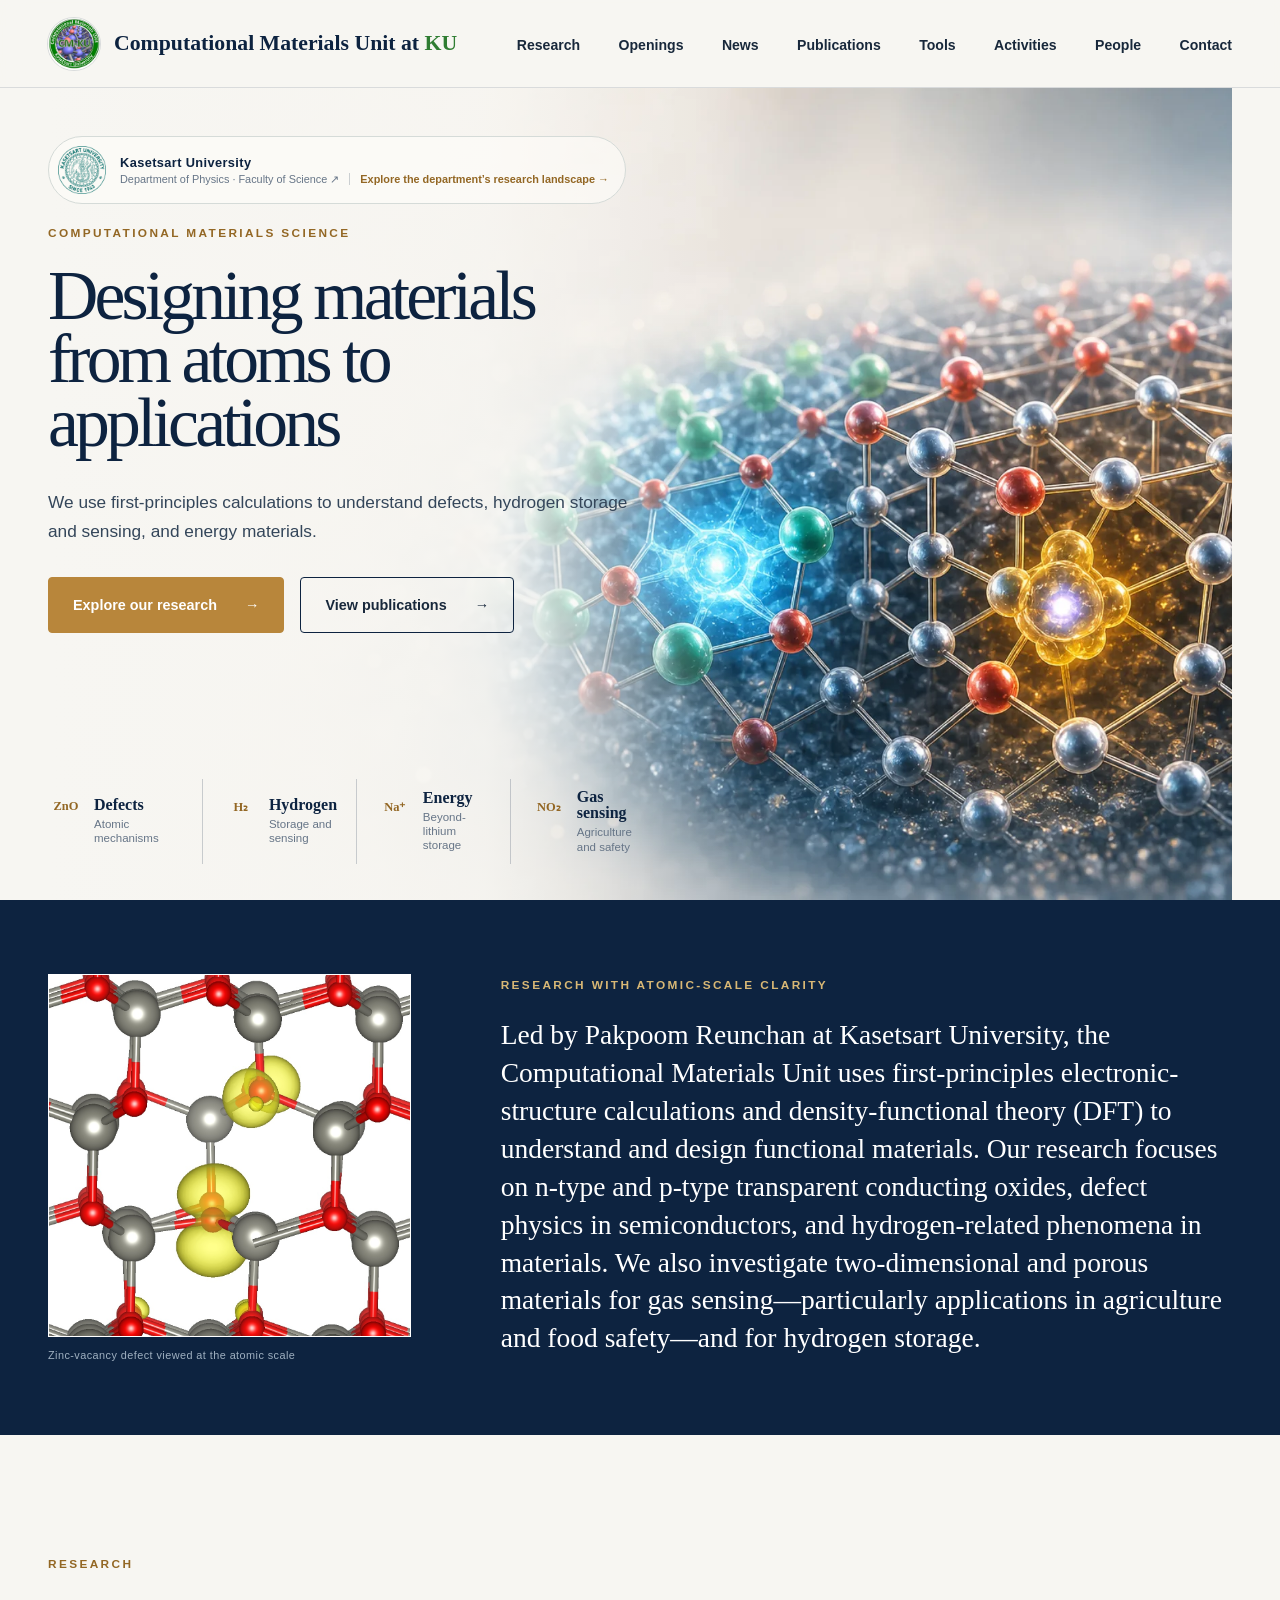
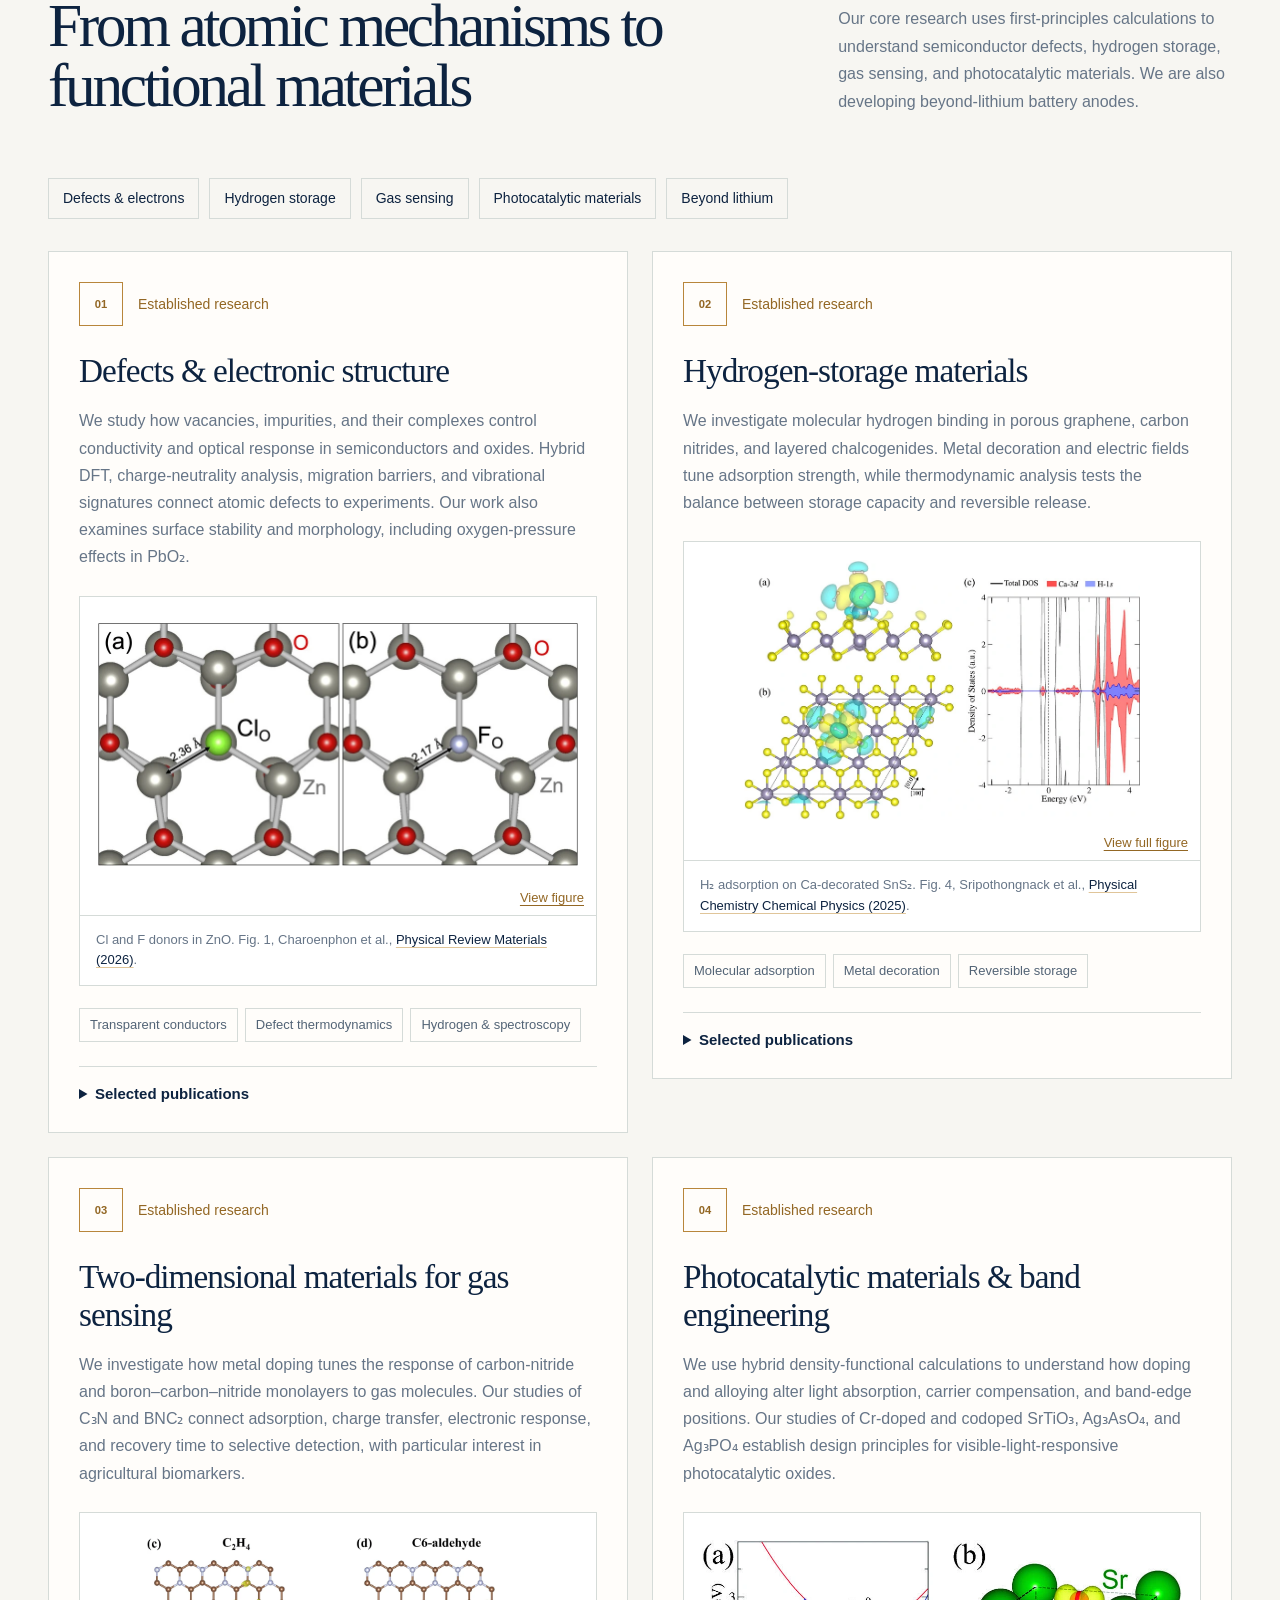
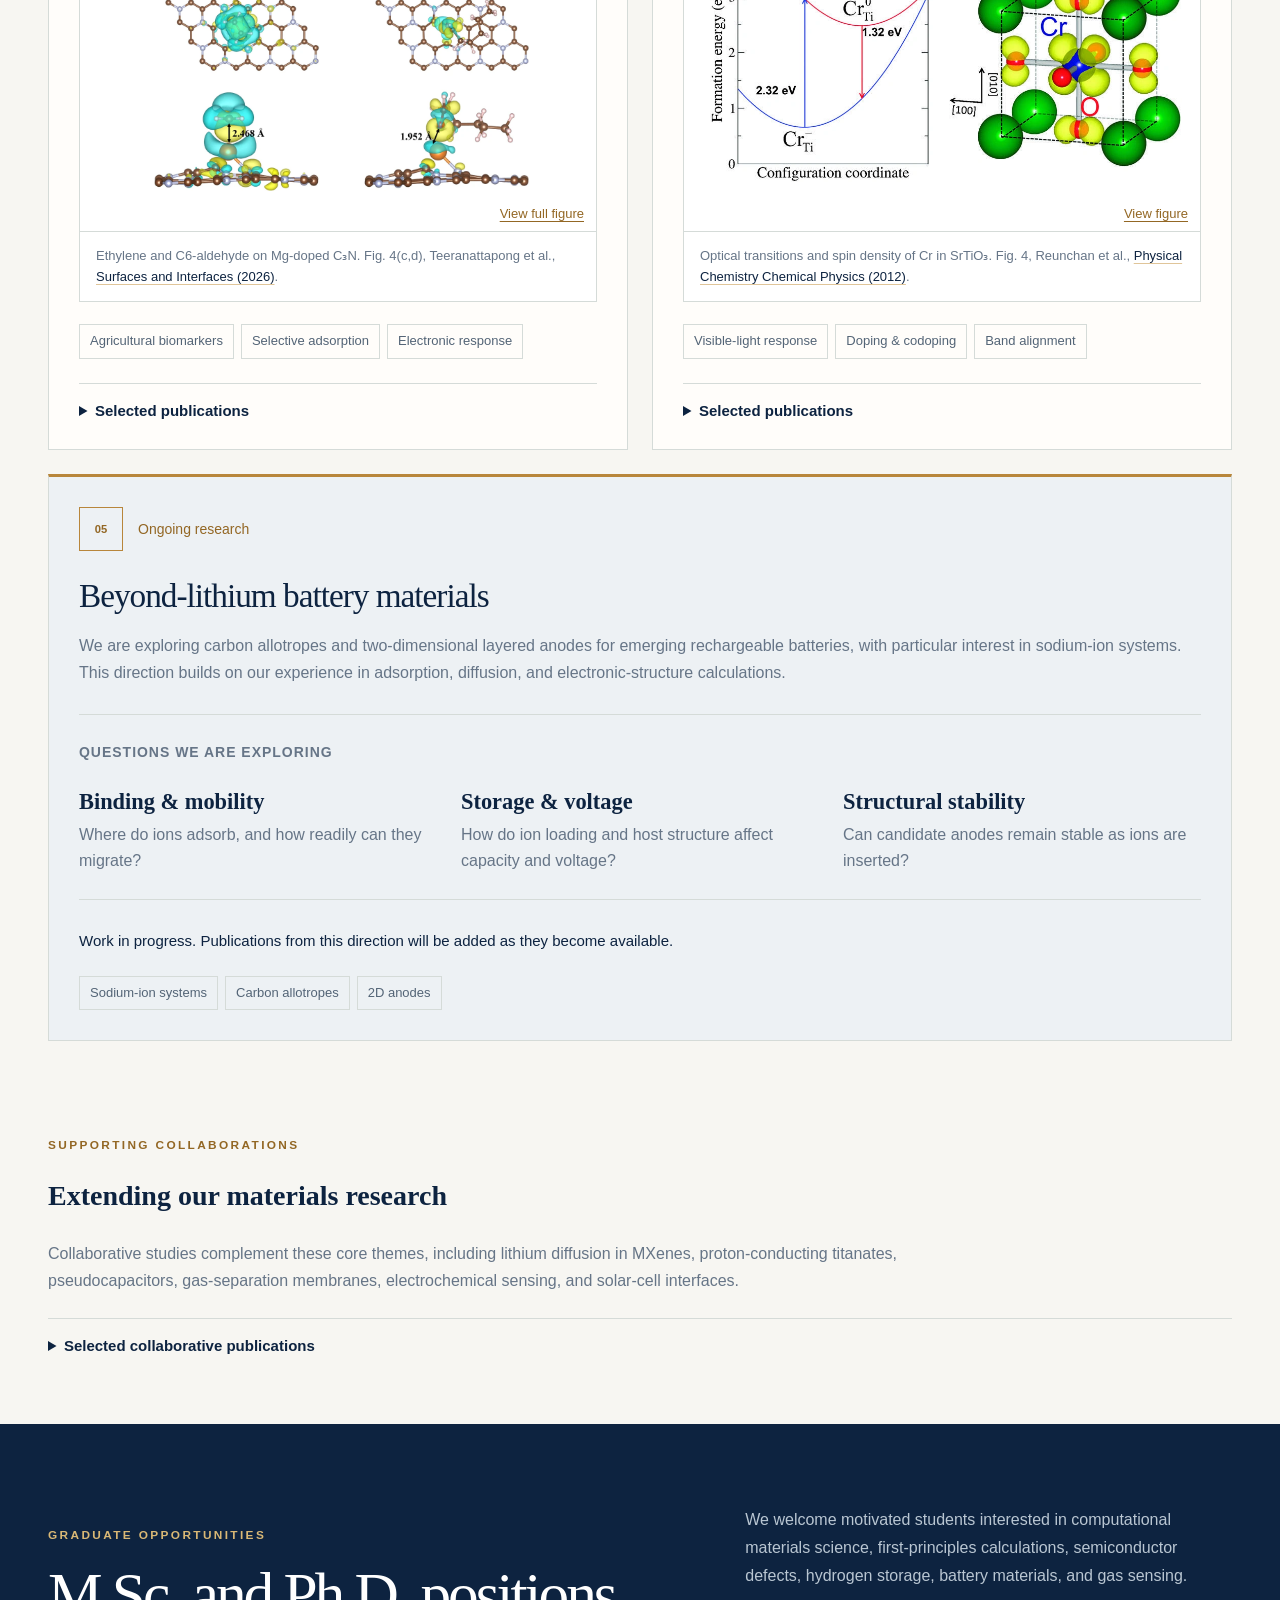
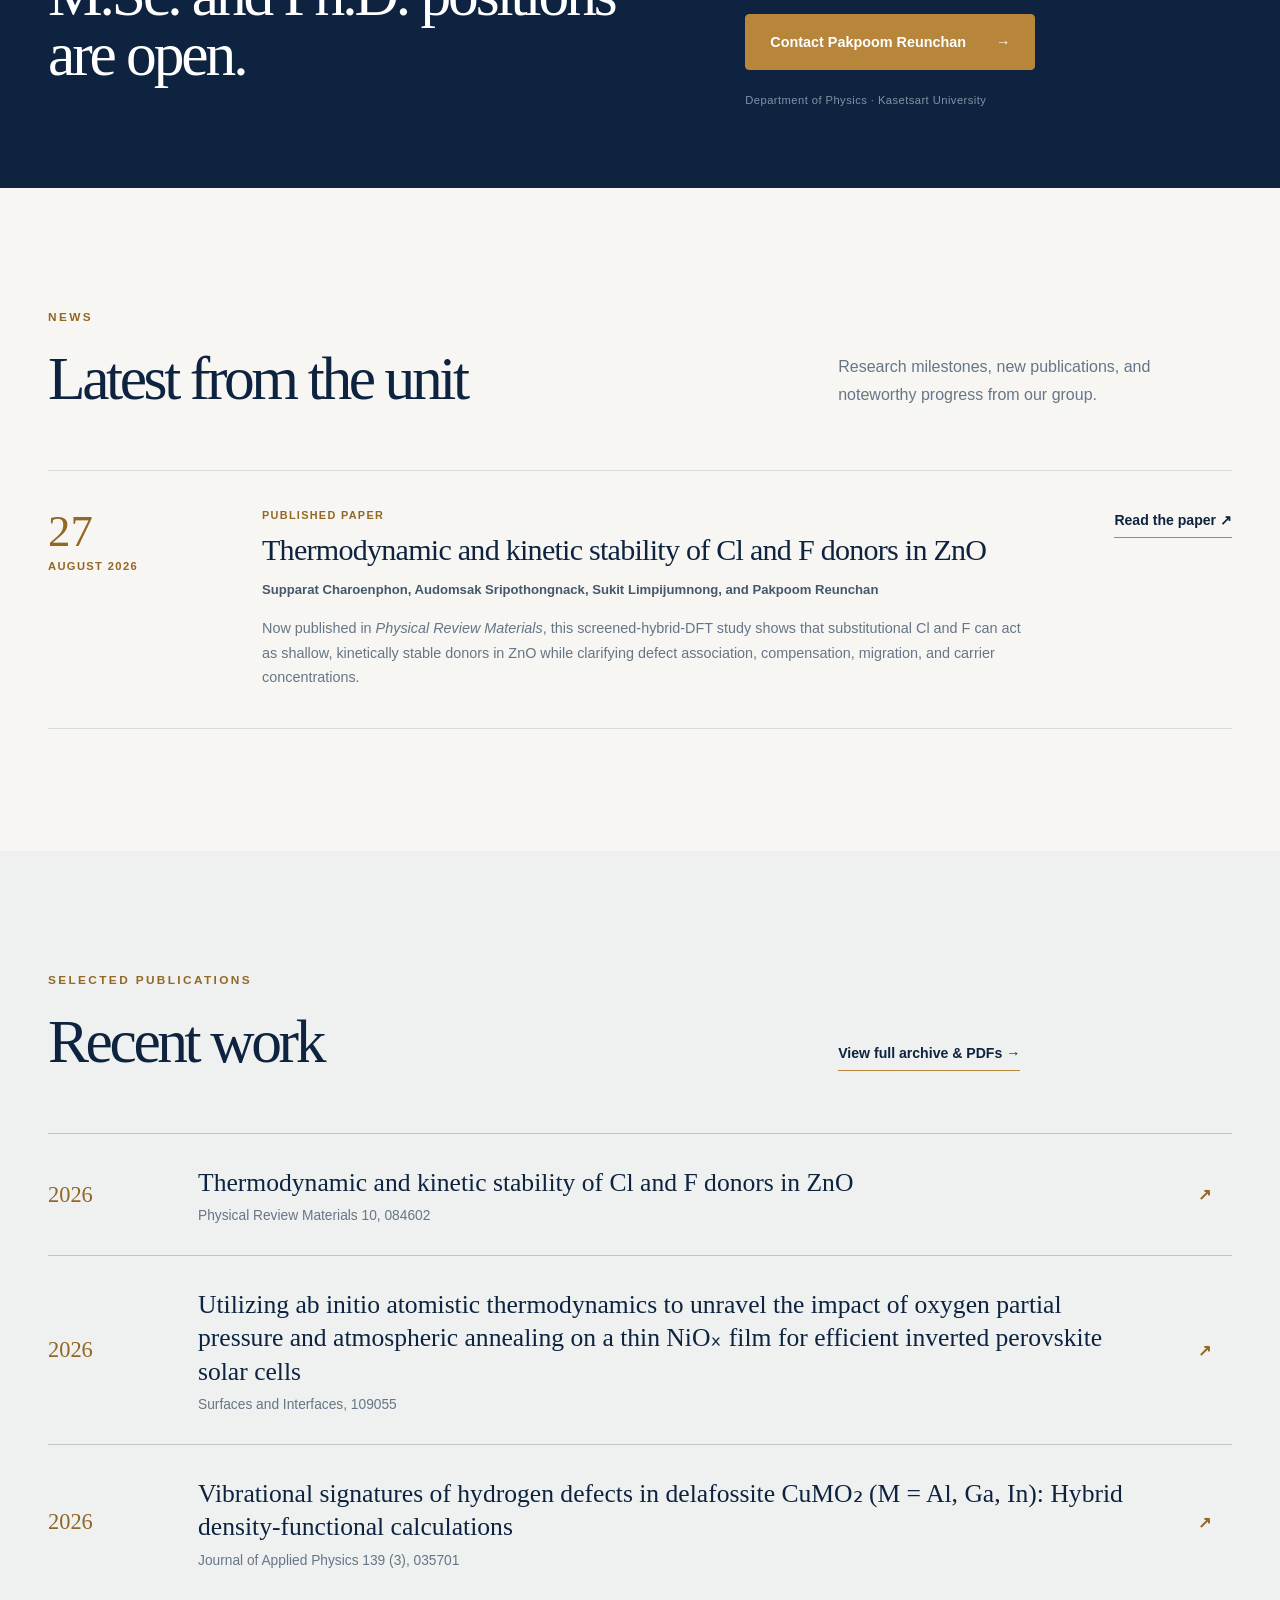
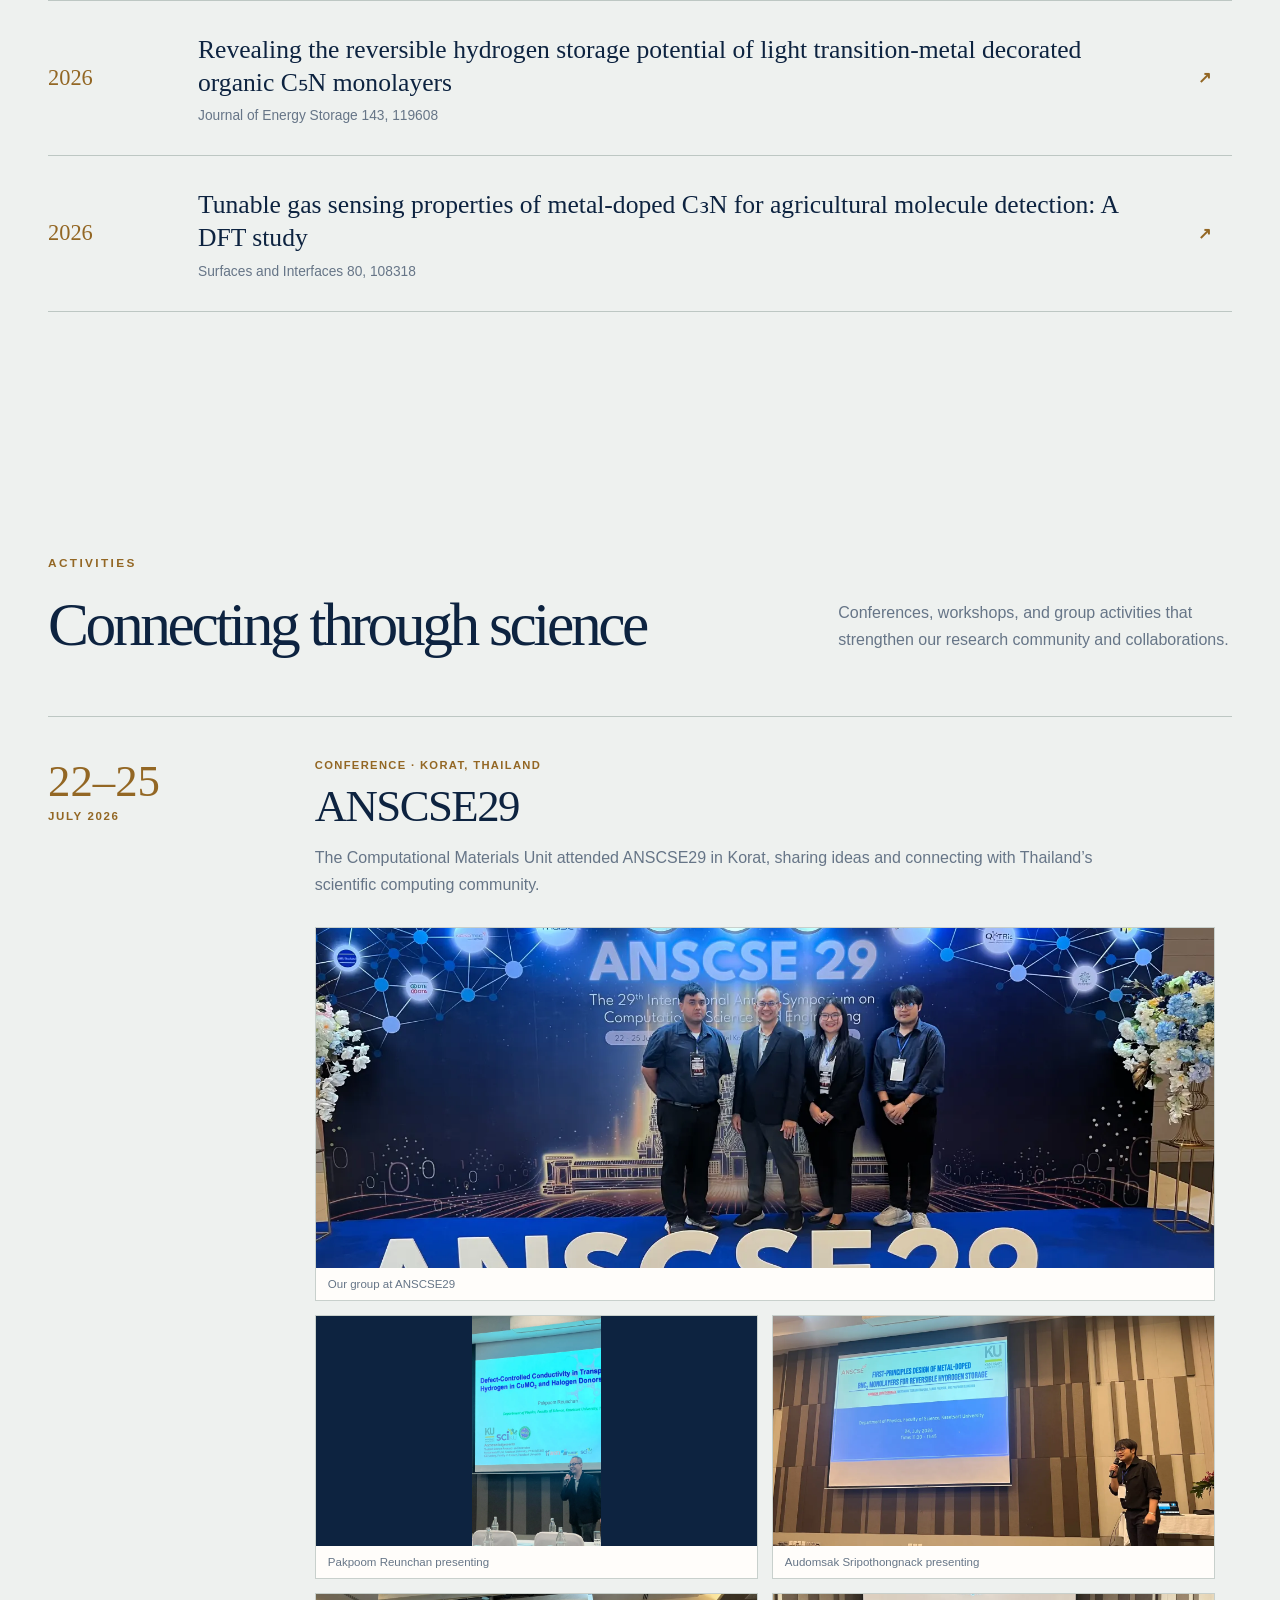
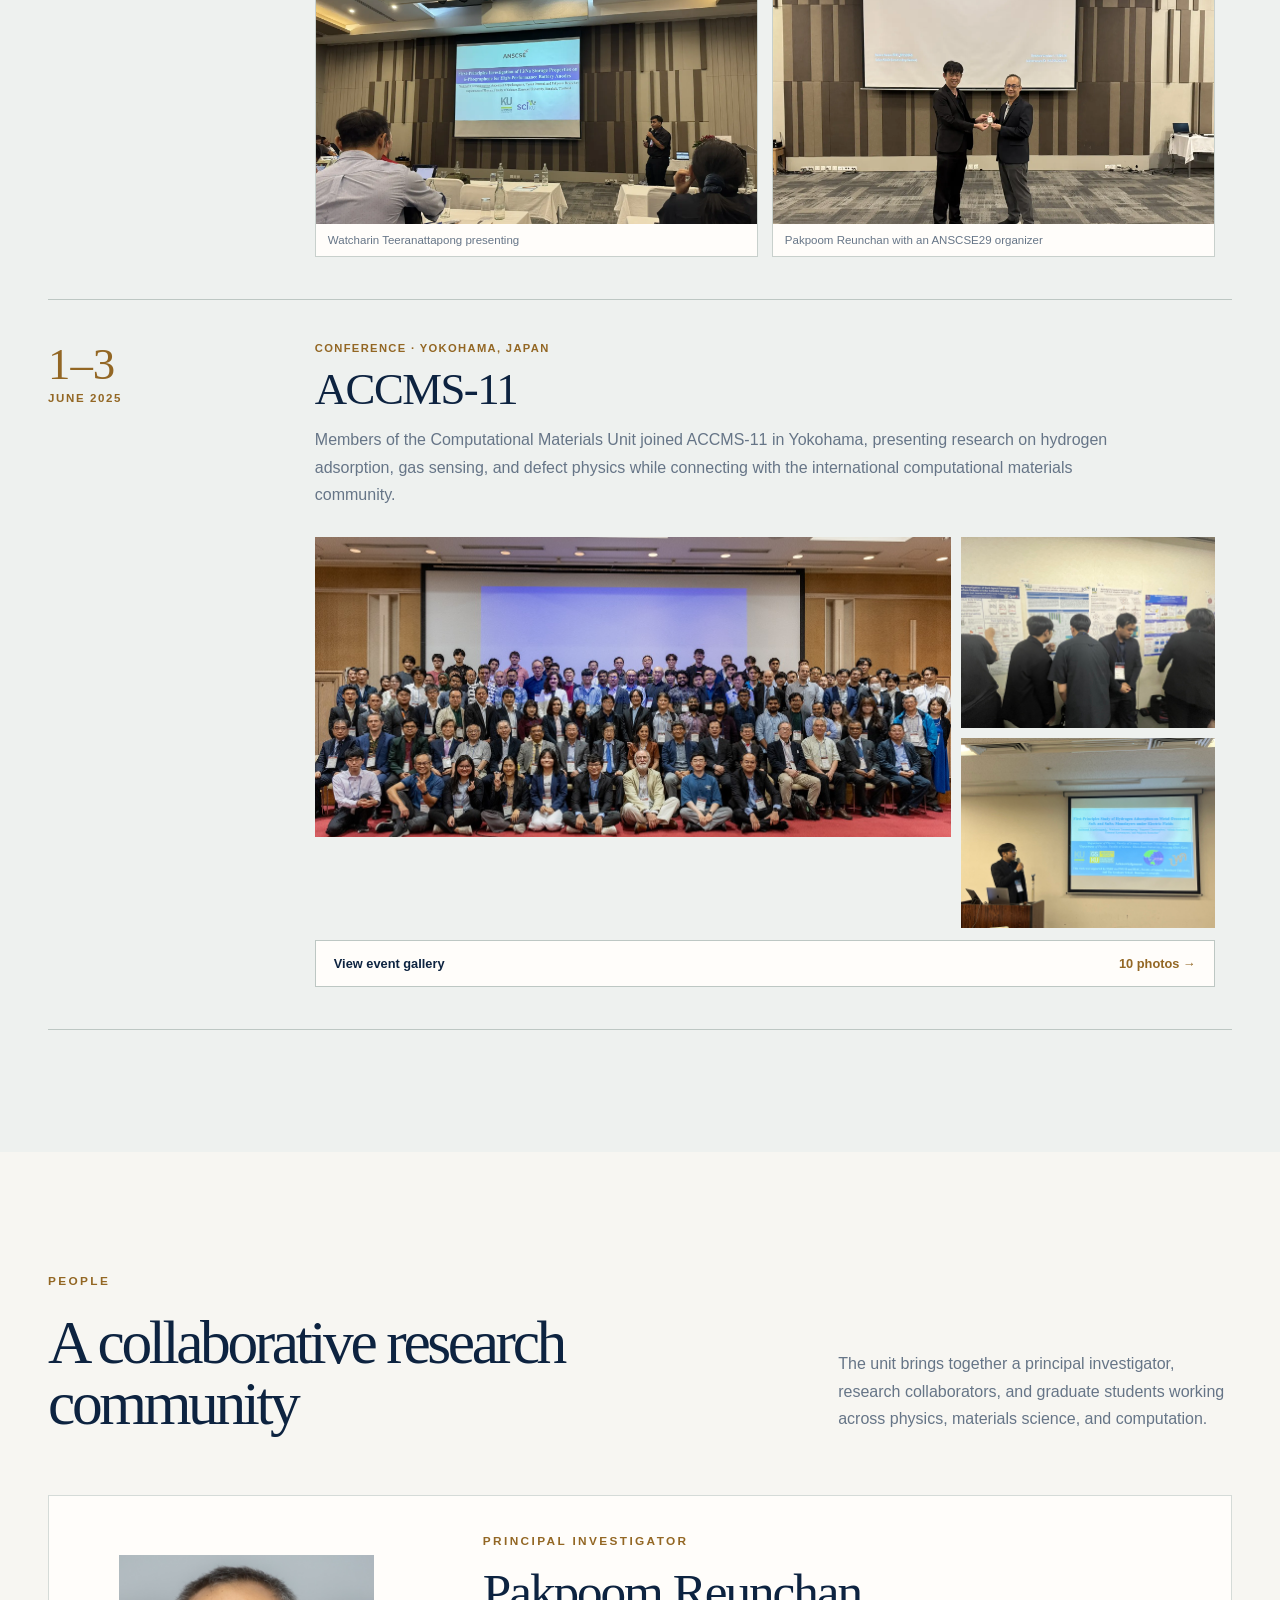
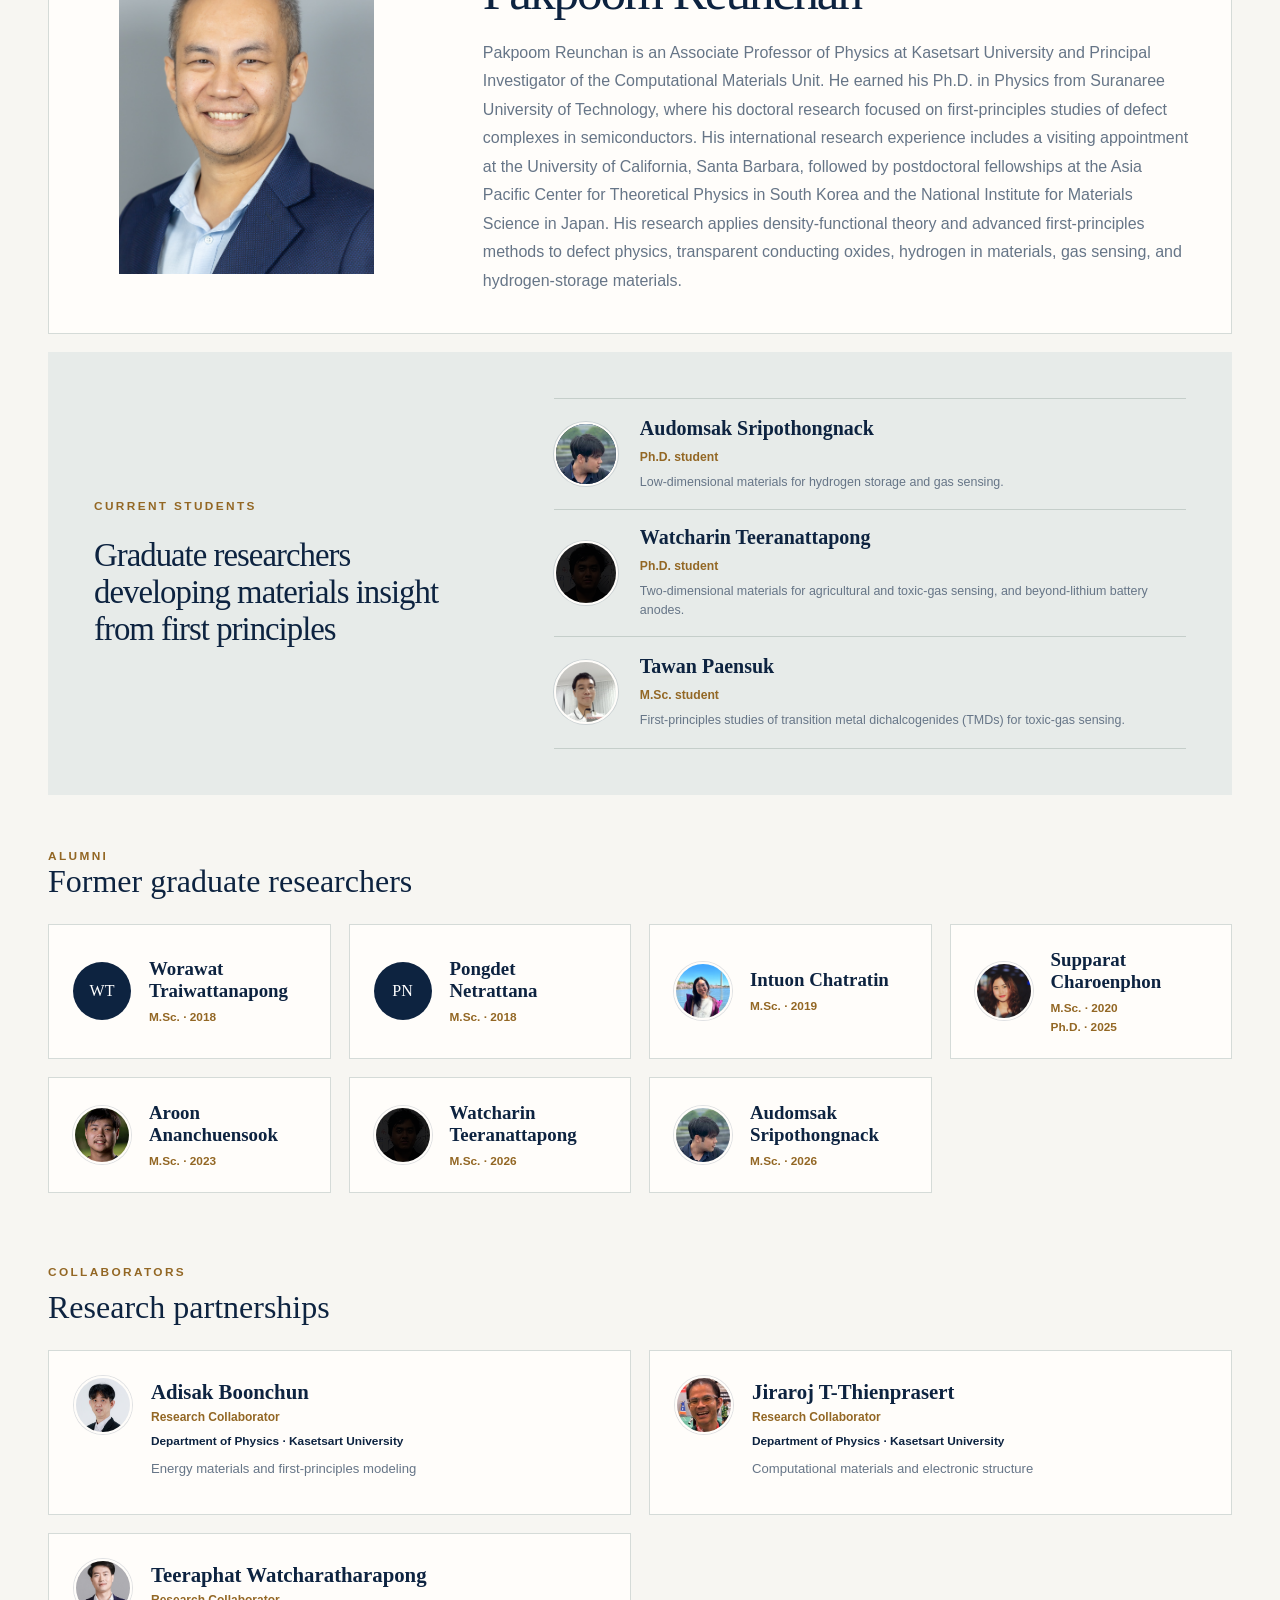
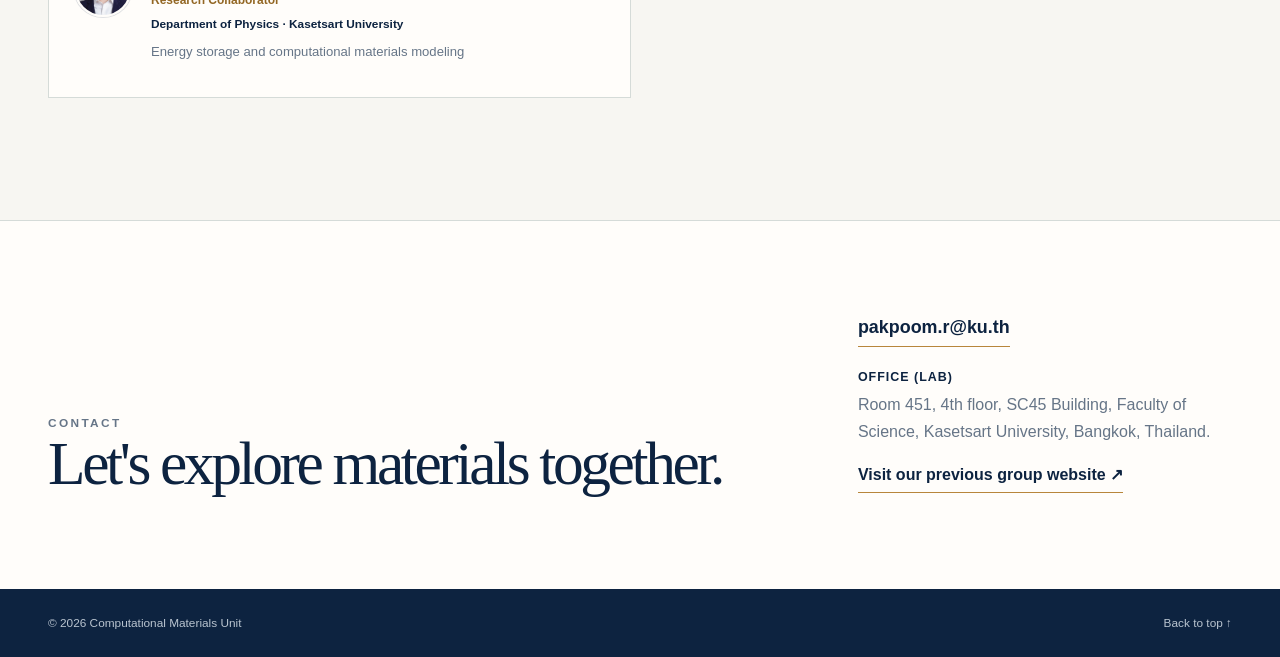
==== commit 1c2db90b: "Update Audomsak portraits in students and alumni" ====
--- a/index.html
+++ b/index.html
@@ -22,7 +22,7 @@
     "url": "https://cmku-dft.github.io/"
   }
   </script>
-  <link rel="stylesheet" href="styles.css?v=20260911-authorship">
+  <link rel="stylesheet" href="styles.css?v=20261016-student-photo">
   <script src="script.js?v=20260731-2" defer></script>
 </head>
 <body>
@@ -169,8 +169,8 @@
   <section class="shell section" id="people">
     <div class="heading"><div><p class="eyebrow">People</p><h2>A collaborative research community</h2></div><p>The unit brings together a principal investigator, research collaborators, and graduate students working across physics, materials science, and computation.</p></div>
     <article class="piProfile"><img src="assets/pakpoom-reunchan.jpg" alt="Portrait of Pakpoom Reunchan"><div><p class="kicker">Principal Investigator</p><h3>Pakpoom Reunchan</h3><p>Pakpoom Reunchan is an Associate Professor of Physics at Kasetsart University and Principal Investigator of the Computational Materials Unit. He earned his Ph.D. in Physics from Suranaree University of Technology, where his doctoral research focused on first-principles studies of defect complexes in semiconductors. His international research experience includes a visiting appointment at the University of California, Santa Barbara, followed by postdoctoral fellowships at the Asia Pacific Center for Theoretical Physics in South Korea and the National Institute for Materials Science in Japan. His research applies density-functional theory and advanced first-principles methods to defect physics, transparent conducting oxides, hydrogen in materials, gas sensing, and hydrogen-storage materials.</p></div></article>
-    <div class="studentPanel"><div><p class="kicker">Current students</p><h3>Graduate researchers developing materials insight from first principles</h3></div><div class="studentList"><article class="student"><img src="assets/audomsak-sripothongnack.jpg" alt="Portrait of Audomsak Sripothongnack"><div><h4>Audomsak Sripothongnack</h4><b>Ph.D. student</b><p>Low-dimensional materials for hydrogen storage and gas sensing.</p></div></article><article class="student"><img src="assets/watcharin-teeranattapong.jpg" alt="Portrait of Watcharin Teeranattapong"><div><h4>Watcharin Teeranattapong</h4><b>Ph.D. student</b><p>Two-dimensional materials for agricultural and toxic-gas sensing, and beyond-lithium battery anodes.</p></div></article><article class="student"><img src="assets/tawan-paensuk.jpg" alt="Portrait of Tawan Paensuk"><div><h4>Tawan Paensuk</h4><b>M.Sc. student</b><p>First-principles studies of transition metal dichalcogenides (TMDs) for toxic-gas sensing.</p></div></article></div></div>
-    <div class="alumniPanel"><div class="subheading"><div><p class="kicker">Alumni</p><h3>Former graduate researchers</h3></div></div><div class="alumniGrid"><article class="alumnus"><span class="avatar">WT</span><div><h4>Worawat Traiwattanapong</h4><div class="degrees"><b>M.Sc. · 2018</b></div></div></article><article class="alumnus"><span class="avatar">PN</span><div><h4>Pongdet Netrattana</h4><div class="degrees"><b>M.Sc. · 2018</b></div></div></article><article class="alumnus"><img class="alumniPortrait" src="assets/intuon-chatratin.jpg" alt="Portrait of Intuon Chatratin" loading="lazy"><div><h4>Intuon Chatratin</h4><div class="degrees"><b>M.Sc. · 2019</b></div></div></article><article class="alumnus"><img class="alumniPortrait" src="assets/supparat-charoenphon.jpg" alt="Portrait of Supparat Charoenphon" loading="lazy"><div><h4>Supparat Charoenphon</h4><div class="degrees"><b>M.Sc. · 2020</b><b>Ph.D. · 2025</b></div></div></article><article class="alumnus"><img class="alumniPortrait" src="assets/aroon-ananchuensook.jpg" alt="Portrait of Aroon Ananchuensook" loading="lazy"><div><h4>Aroon Ananchuensook</h4><div class="degrees"><b>M.Sc. · 2023</b></div></div></article><article class="alumnus"><img class="alumniPortrait" src="assets/watcharin-teeranattapong.jpg" alt="Portrait of Watcharin Teeranattapong" loading="lazy"><div><h4>Watcharin Teeranattapong</h4><div class="degrees"><b>M.Sc. · 2026</b></div></div></article><article class="alumnus"><img class="alumniPortrait" src="assets/audomsak-sripothongnack.jpg" alt="Portrait of Audomsak Sripothongnack" loading="lazy"><div><h4>Audomsak Sripothongnack</h4><div class="degrees"><b>M.Sc. · 2026</b></div></div></article></div></div>
+<div class="studentPanel"><div><p class="kicker">Current students</p><h3>Graduate researchers developing materials insight from first principles</h3></div><div class="studentList"><article class="student"><span class="studentAvatar audomsakCurrentPortrait"><img src="assets/audomsak-current-20261016.jpg" alt="Portrait of Audomsak Sripothongnack"></span><div><h4>Audomsak Sripothongnack</h4><b>Ph.D. student</b><p>Low-dimensional materials for hydrogen storage and gas sensing.</p></div></article><article class="student"><img src="assets/watcharin-teeranattapong.jpg" alt="Portrait of Watcharin Teeranattapong"><div><h4>Watcharin Teeranattapong</h4><b>Ph.D. student</b><p>Two-dimensional materials for agricultural and toxic-gas sensing, and beyond-lithium battery anodes.</p></div></article><article class="student"><img src="assets/tawan-paensuk.jpg" alt="Portrait of Tawan Paensuk"><div><h4>Tawan Paensuk</h4><b>M.Sc. student</b><p>First-principles studies of transition metal dichalcogenides (TMDs) for toxic-gas sensing.</p></div></article></div></div>
+    <div class="alumniPanel"><div class="subheading"><div><p class="kicker">Alumni</p><h3>Former graduate researchers</h3></div></div><div class="alumniGrid"><article class="alumnus"><span class="avatar">WT</span><div><h4>Worawat Traiwattanapong</h4><div class="degrees"><b>M.Sc. · 2018</b></div></div></article><article class="alumnus"><span class="avatar">PN</span><div><h4>Pongdet Netrattana</h4><div class="degrees"><b>M.Sc. · 2018</b></div></div></article><article class="alumnus"><img class="alumniPortrait" src="assets/intuon-chatratin.jpg" alt="Portrait of Intuon Chatratin" loading="lazy"><div><h4>Intuon Chatratin</h4><div class="degrees"><b>M.Sc. · 2019</b></div></div></article><article class="alumnus"><img class="alumniPortrait" src="assets/supparat-charoenphon.jpg" alt="Portrait of Supparat Charoenphon" loading="lazy"><div><h4>Supparat Charoenphon</h4><div class="degrees"><b>M.Sc. · 2020</b><b>Ph.D. · 2025</b></div></div></article><article class="alumnus"><img class="alumniPortrait" src="assets/aroon-ananchuensook.jpg" alt="Portrait of Aroon Ananchuensook" loading="lazy"><div><h4>Aroon Ananchuensook</h4><div class="degrees"><b>M.Sc. · 2023</b></div></div></article><article class="alumnus"><img class="alumniPortrait" src="assets/watcharin-teeranattapong.jpg" alt="Portrait of Watcharin Teeranattapong" loading="lazy"><div><h4>Watcharin Teeranattapong</h4><div class="degrees"><b>M.Sc. · 2026</b></div></div></article><article class="alumnus"><span class="alumniPortrait audomsakAlumniPortrait"><img src="assets/audomsak-current-20261016.jpg" alt="Portrait of Audomsak Sripothongnack" loading="lazy"></span><div><h4>Audomsak Sripothongnack</h4><div class="degrees"><b>M.Sc. · 2026</b></div></div></article></div></div>
     <div class="collaborators"><div class="subheading"><p class="kicker">Collaborators</p><h3>Research partnerships</h3></div><div class="collaboratorGrid"><article class="person"><img src="assets/adisak-boonchun.png" alt="Portrait of Adisak Boonchun"><div><h3>Adisak Boonchun</h3><b>Research Collaborator</b><p class="affiliation">Department of Physics · Kasetsart University</p><p>Energy materials and first-principles modeling</p></div></article><article class="person"><img src="assets/jiraroj-t-thienprasert.jpg" alt="Portrait of Jiraroj T-Thienprasert"><div><h3>Jiraroj T-Thienprasert</h3><b>Research Collaborator</b><p class="affiliation">Department of Physics · Kasetsart University</p><p>Computational materials and electronic structure</p></div></article><article class="person"><img src="assets/teeraphat-watcharatharapong.jpg" alt="Portrait of Teeraphat Watcharatharapong"><div><h3>Teeraphat Watcharatharapong</h3><b>Research Collaborator</b><p class="affiliation">Department of Physics · Kasetsart University</p><p>Energy storage and computational materials modeling</p></div></article></div></div>
   </section>
 
--- a/styles.css
+++ b/styles.css
@@ -69,6 +69,10 @@
 .researchPapers ol{display:grid;gap:13px;margin:18px 0 0;padding:0;list-style:none}
 .researchPapers li{padding:0;border:0;font-size:.875rem;line-height:1.5}
 .researchPapers li span{display:block;margin-top:3px;color:var(--slate);font-size:.8125rem}
+.studentAvatar.audomsakCurrentPortrait{position:relative;overflow:hidden;border:2px solid var(--paper);box-shadow:0 0 0 1px #0d234020}
+.student .audomsakCurrentPortrait img{position:absolute;width:174px;max-width:none;height:auto;left:-51px;top:-80px;border:0;border-radius:0;box-shadow:none}
+.audomsakAlumniPortrait{position:relative;overflow:hidden}
+.audomsakAlumniPortrait img{position:absolute;width:158px;max-width:none;height:auto;left:-47px;top:-73px;border:0;border-radius:0}
 .researchCard.researchOngoing{grid-column:1/-1;background:#edf1f4;border-top:3px solid var(--ochre)}
 .researchOngoing .researchFocus dl{grid-template-columns:repeat(3,minmax(0,1fr))}
 .researchCollaborations{padding-bottom:70px;margin-top:-25px}
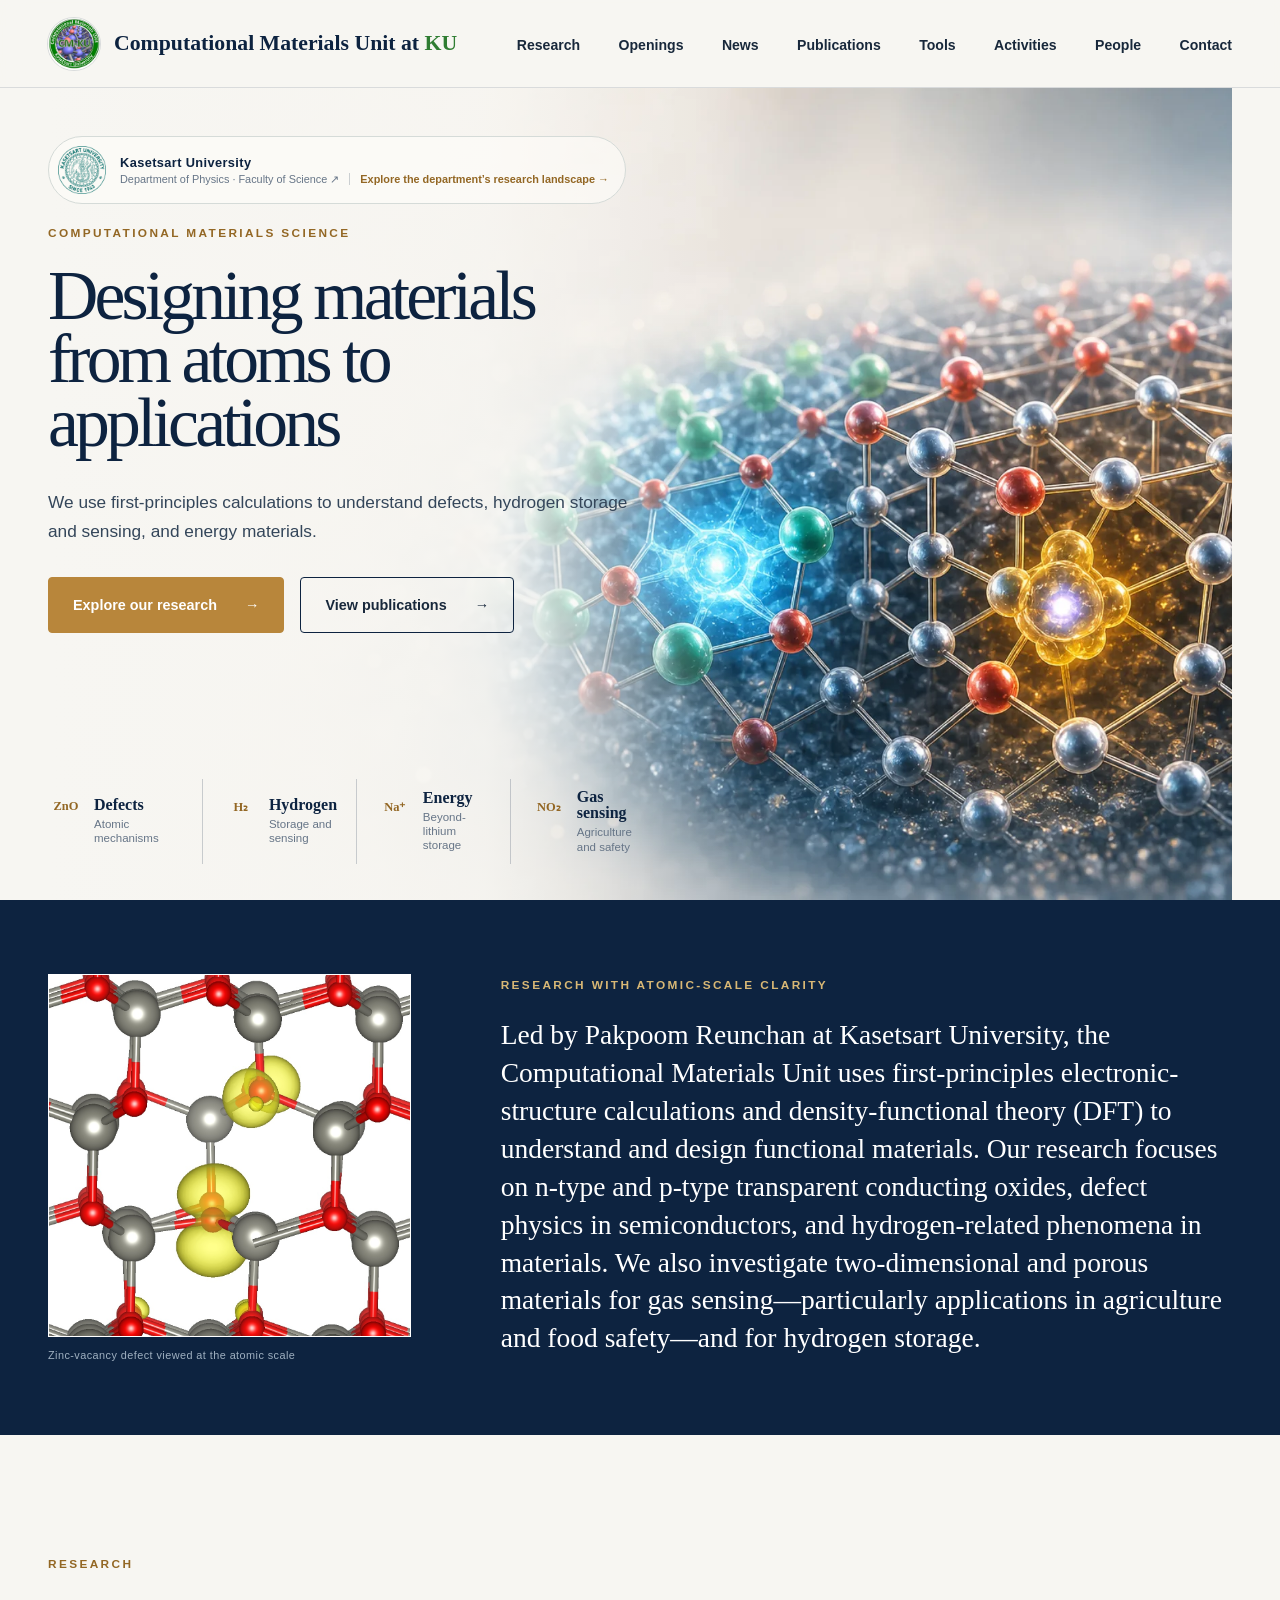
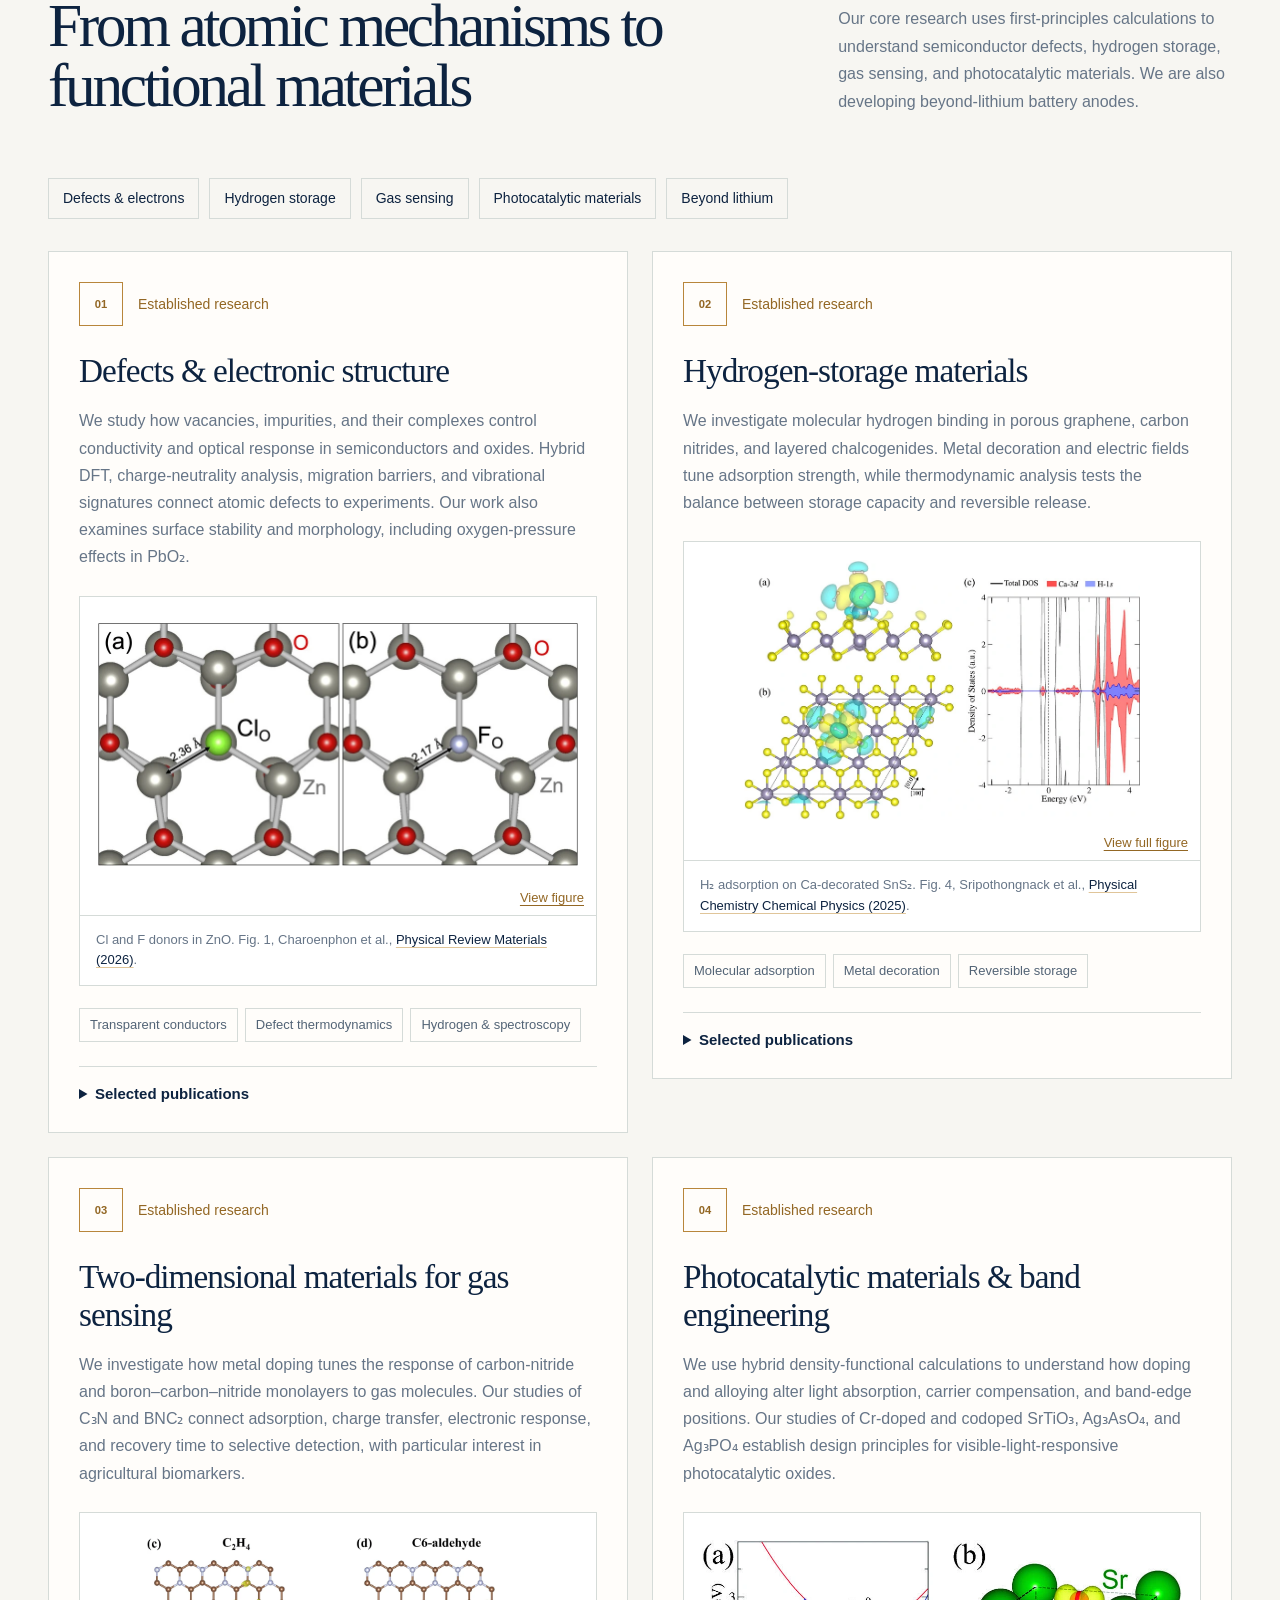
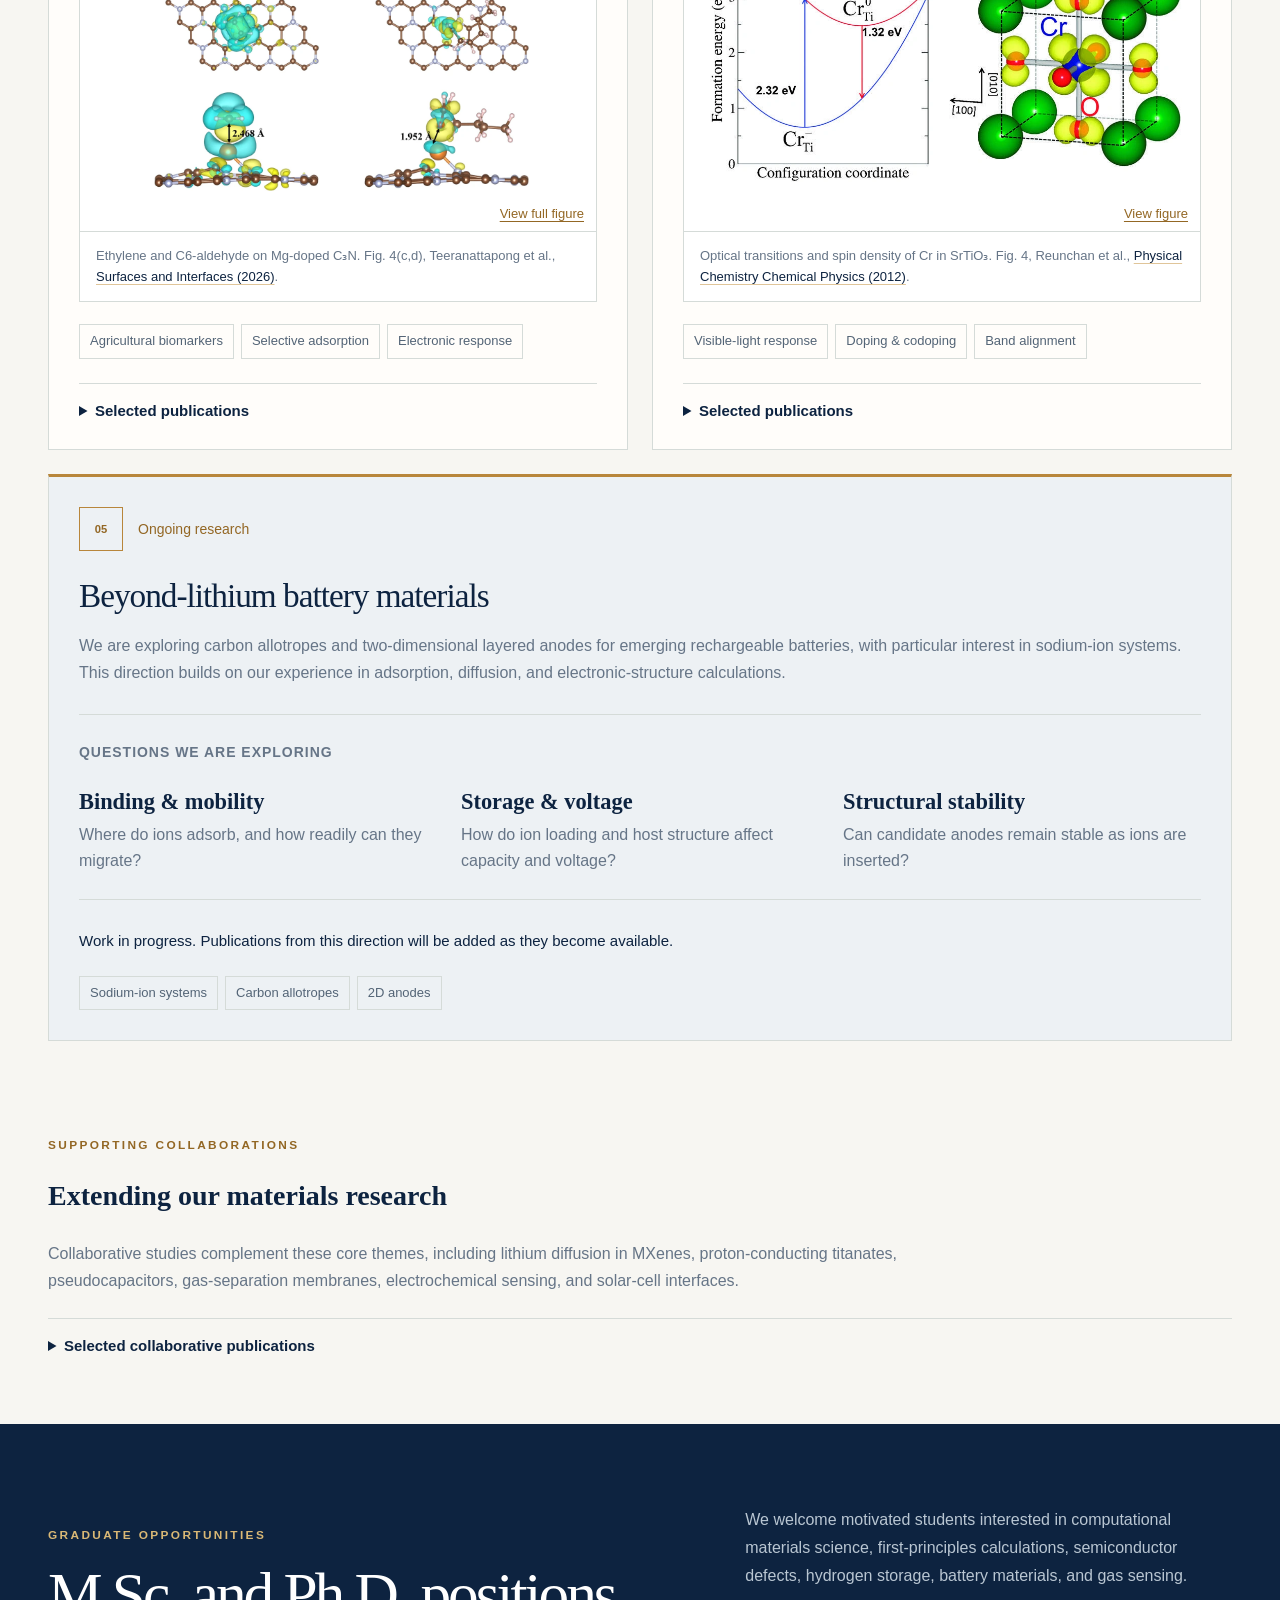
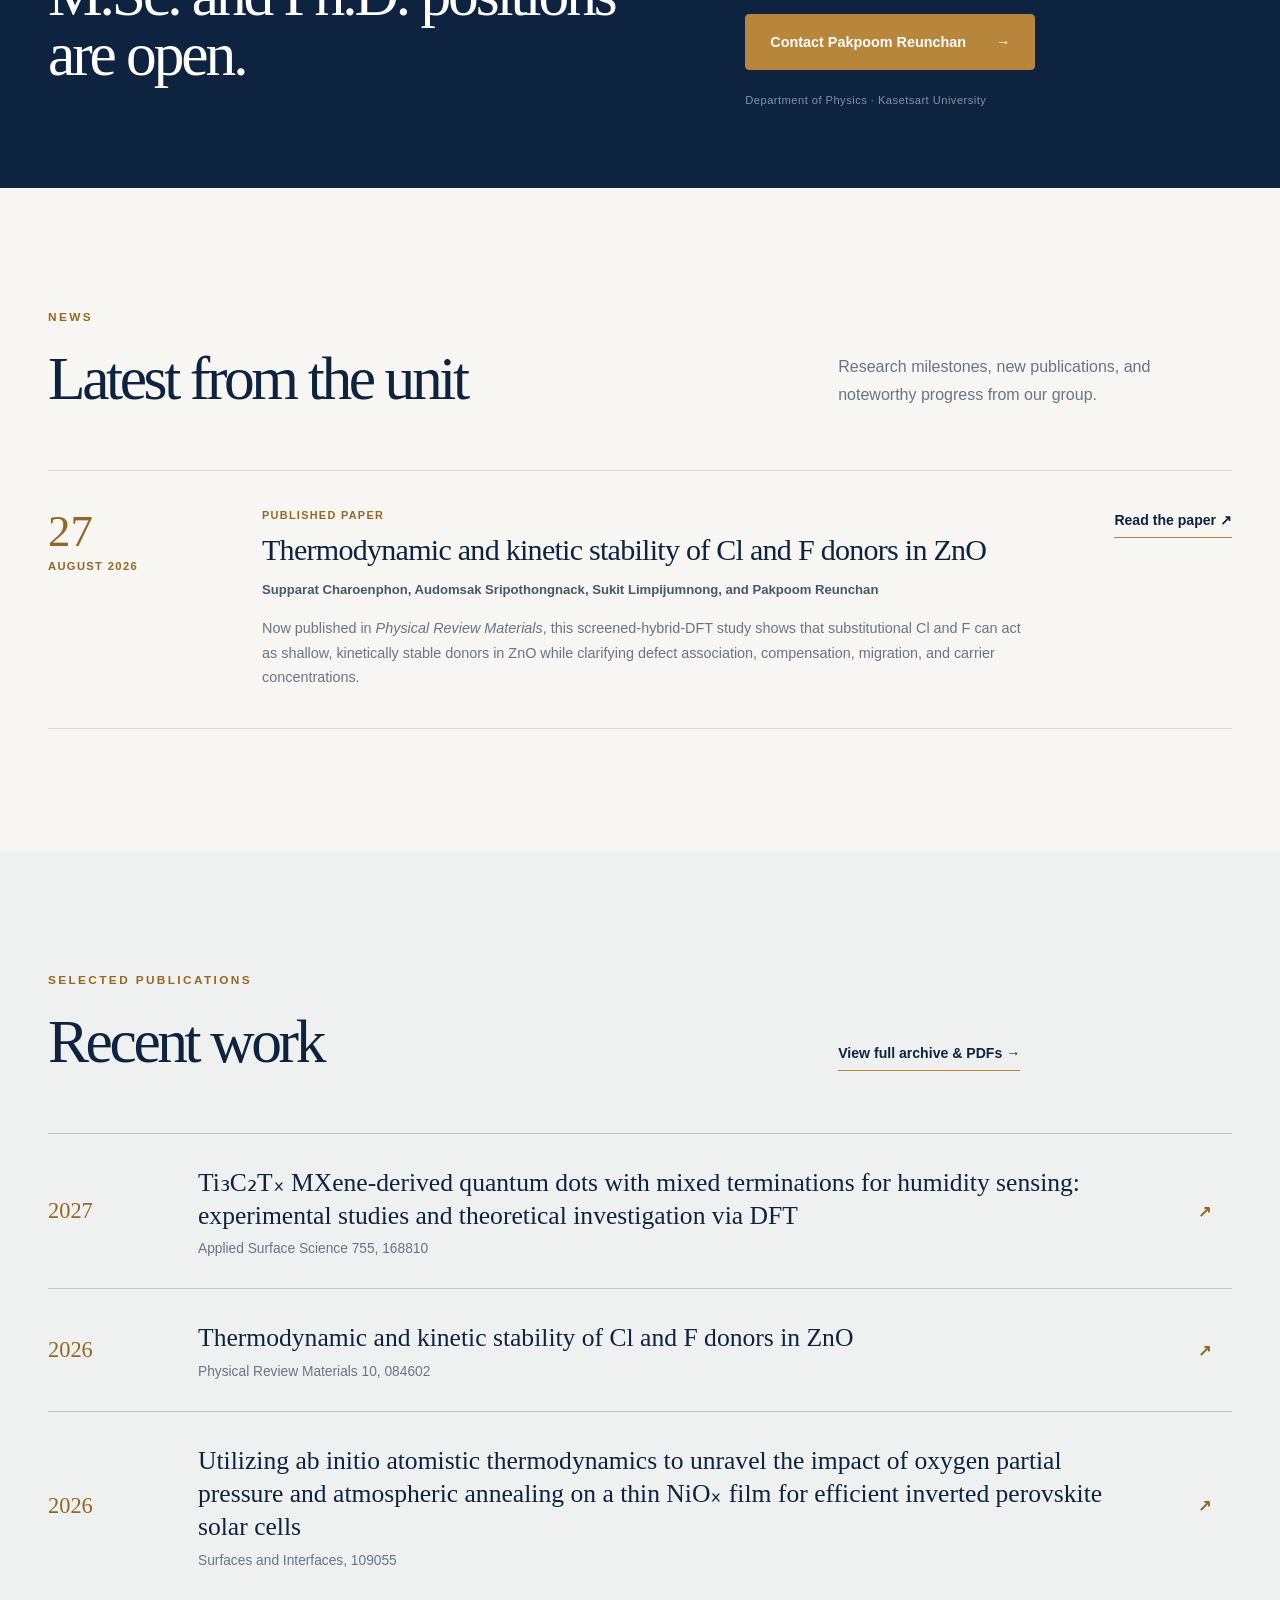
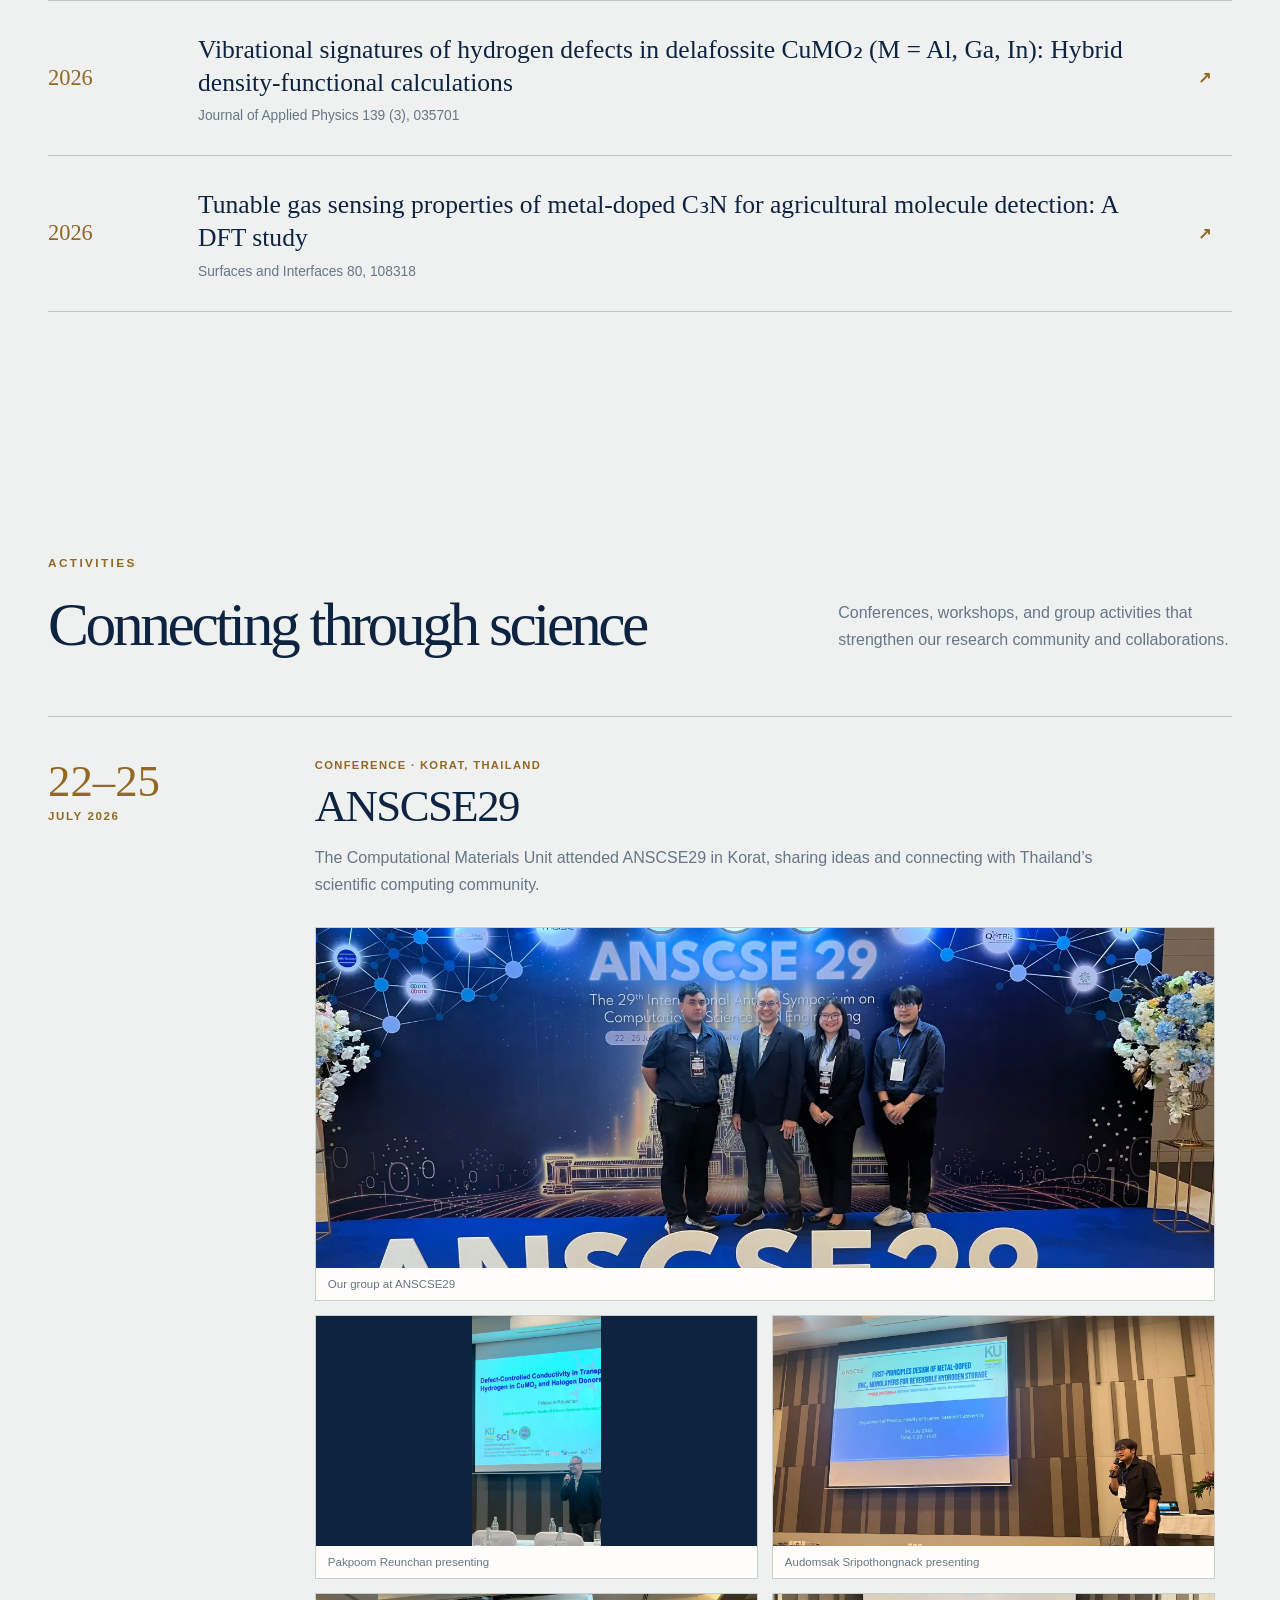
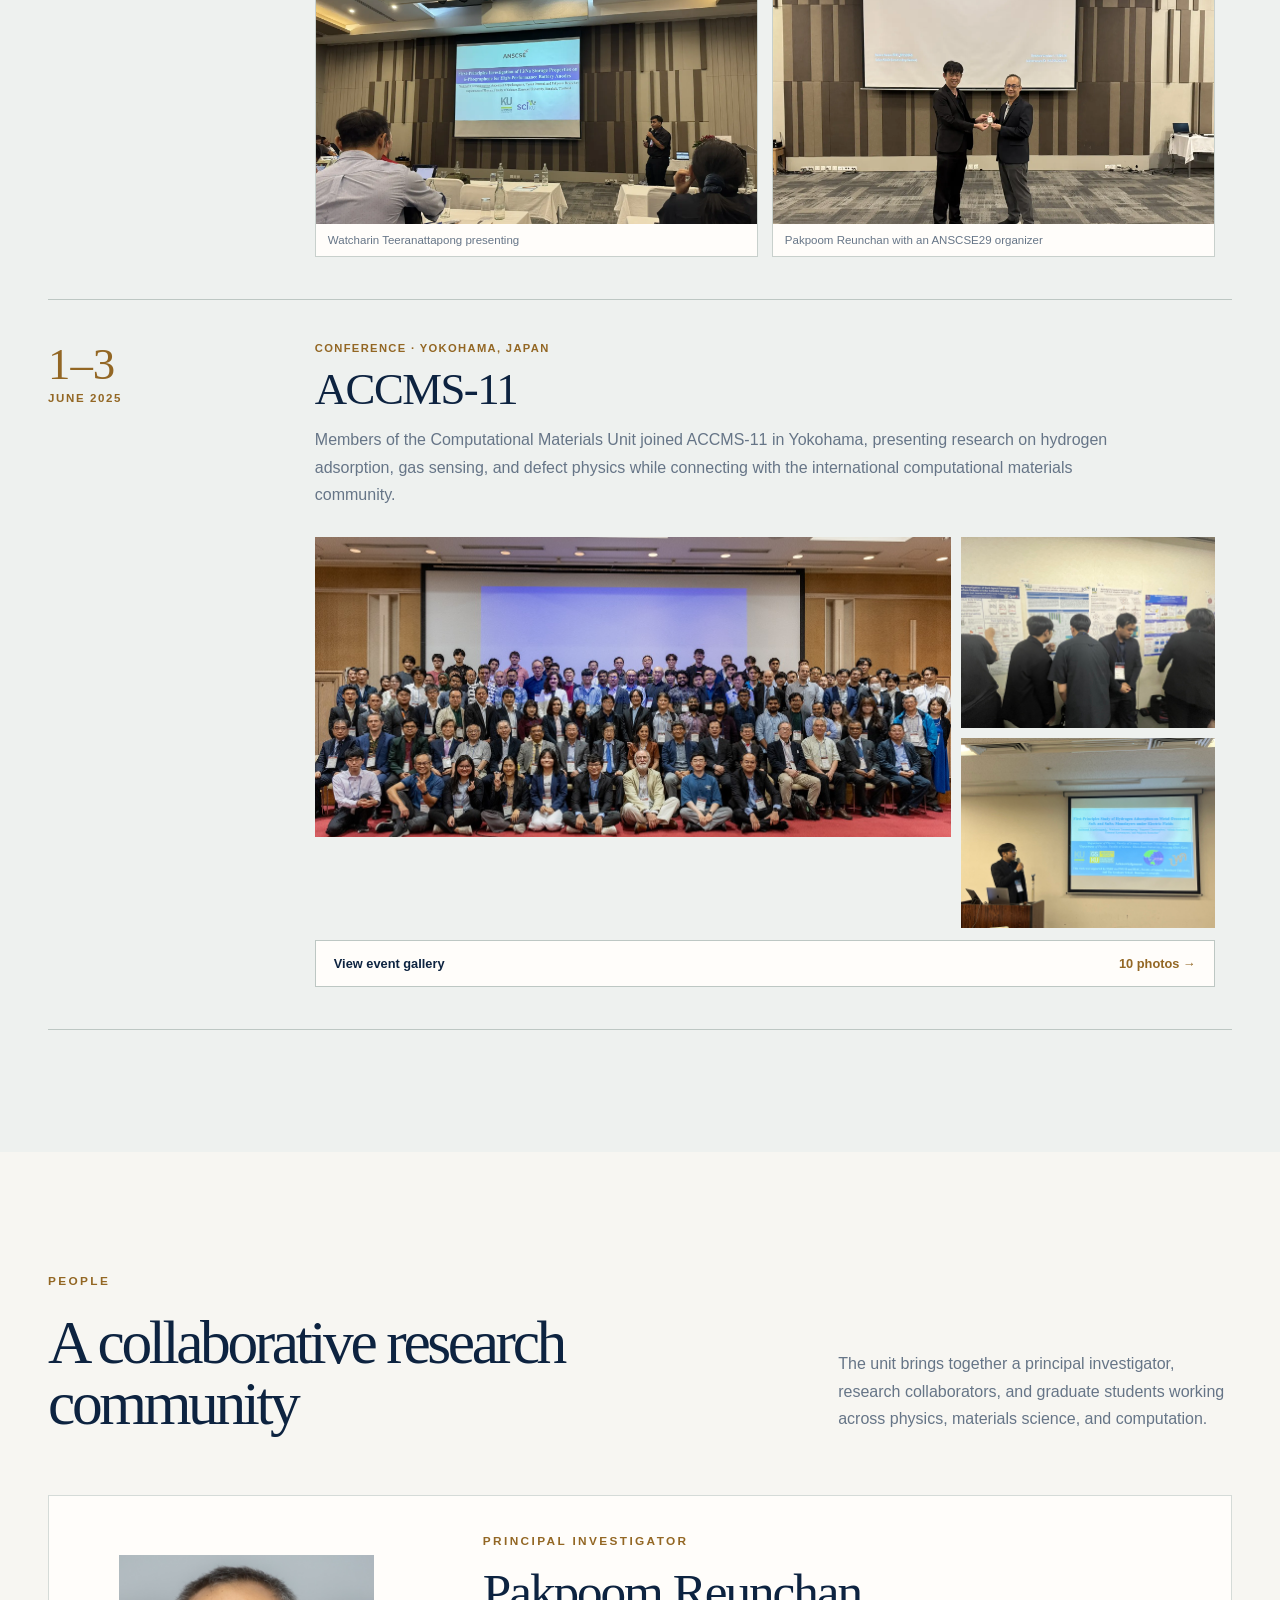
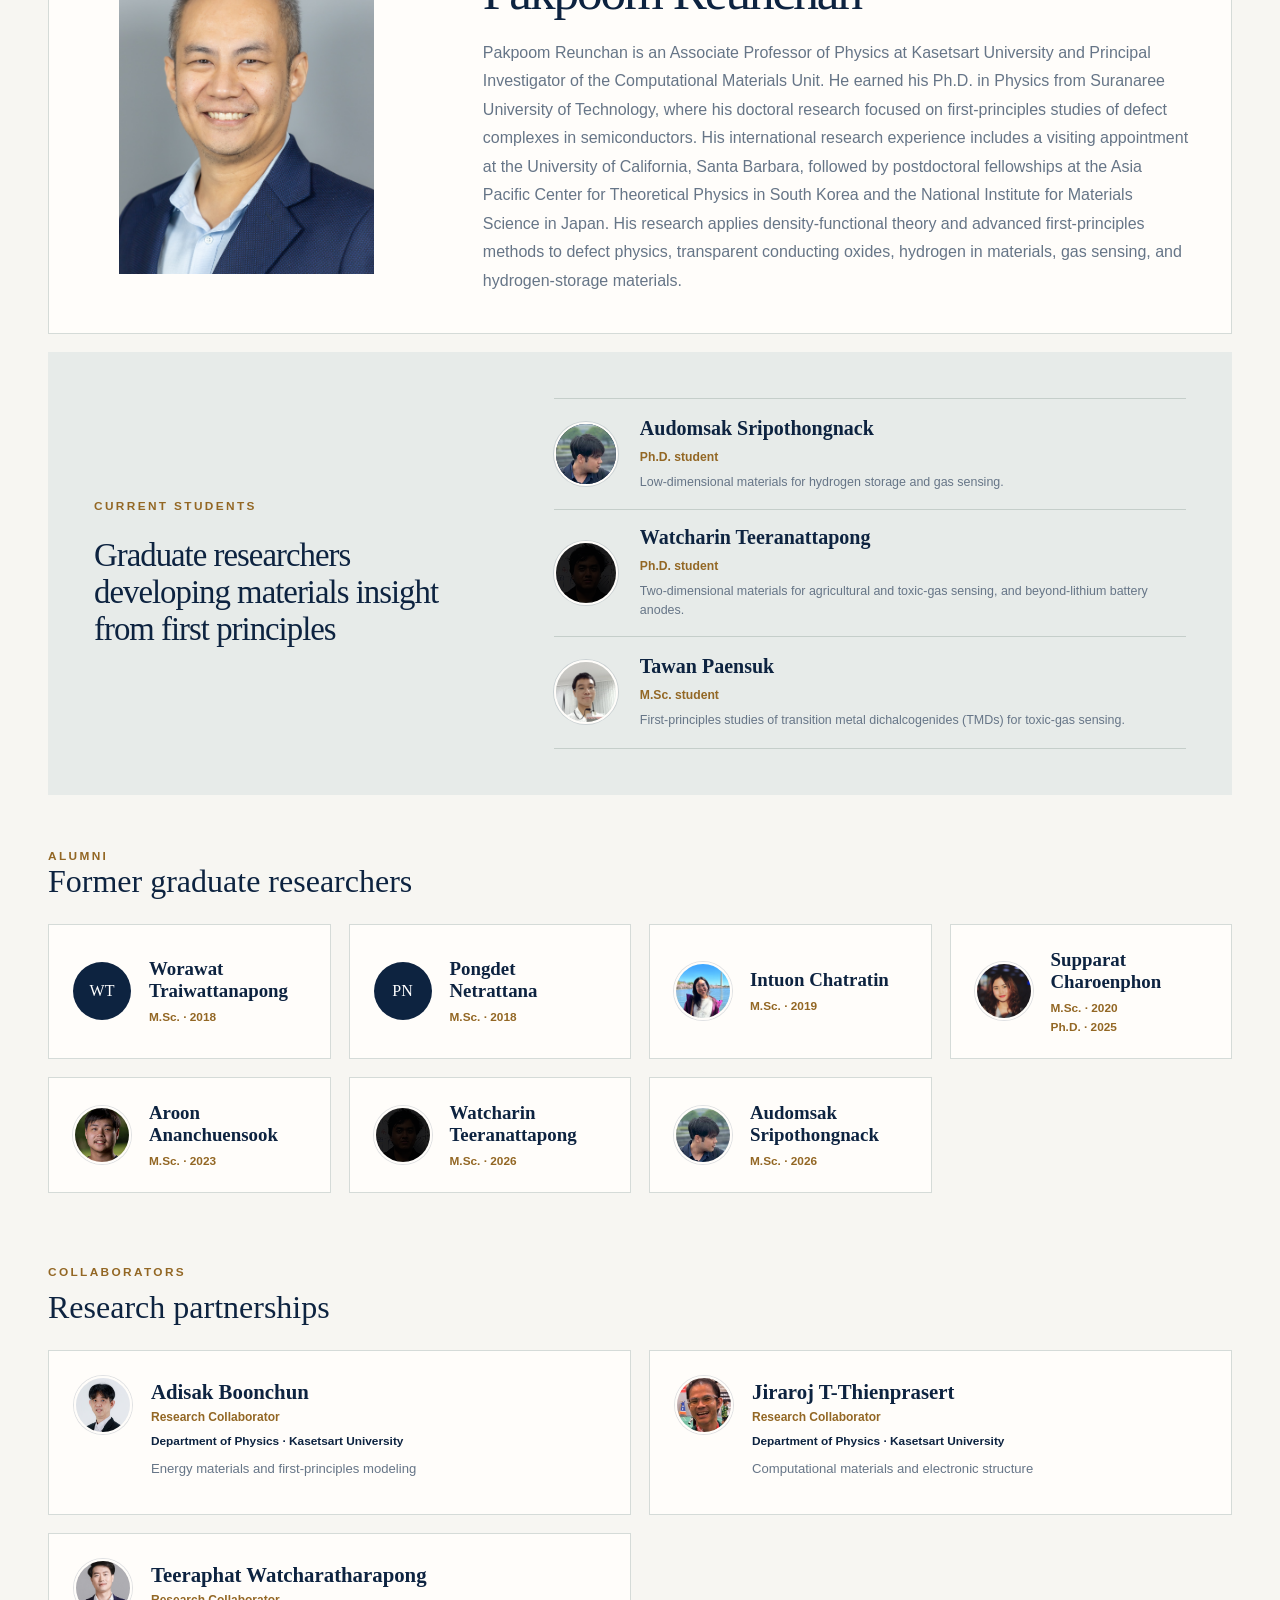
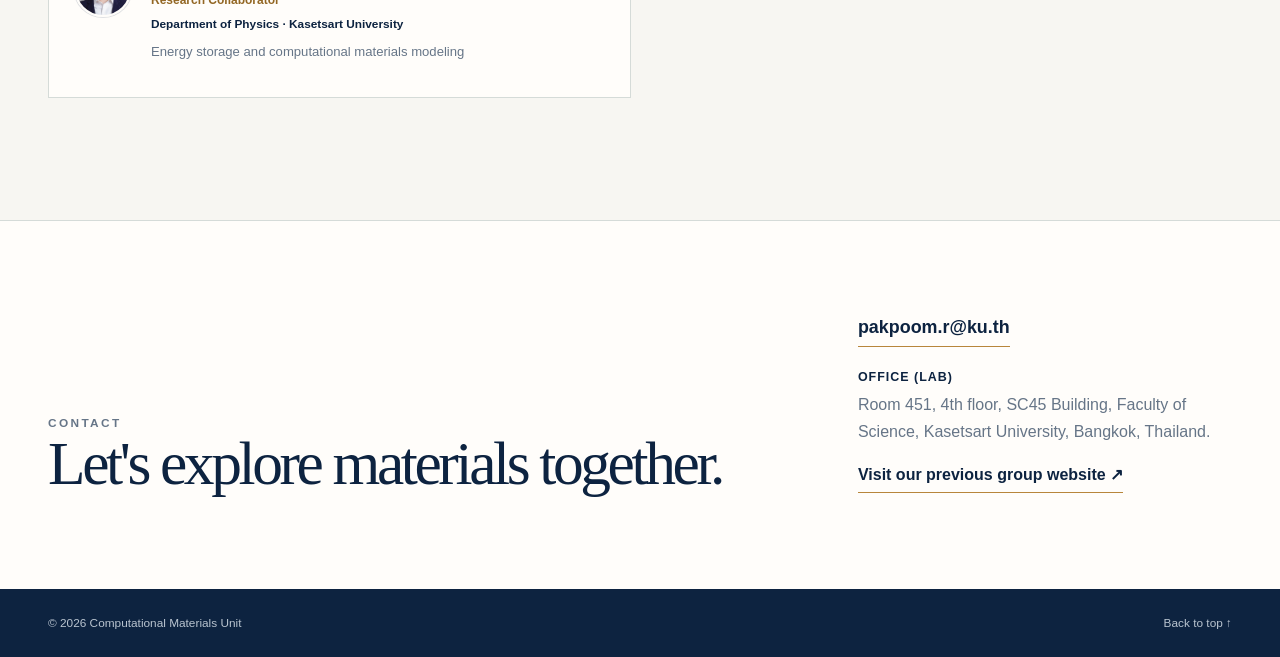
==== commit 5f378b05: "Add Ti3C2Tx MXene quantum dots humidity sensing publication (2027) - Add Applied Surface Science 755" ====
--- a/index.html
+++ b/index.html
@@ -22,7 +22,7 @@
     "url": "https://cmku-dft.github.io/"
   }
   </script>
-  <link rel="stylesheet" href="styles.css?v=20261016-student-photo">
+  <link rel="stylesheet" href="styles.css?v=20261016-alumni-fix">
   <script src="script.js?v=20260731-2" defer></script>
 </head>
 <body>
@@ -123,10 +123,10 @@
     <div class="heading"><div><p class="eyebrow">Selected publications</p><h2>Recent work</h2></div><a class="textLink" href="publications.html">View full archive &amp; PDFs →</a></div>
     <!-- Keep this list limited to the five newest publications. -->
     <div class="pubList">
+      <a class="pub" href="https://doi.org/10.1016/j.apsusc.2026.168810" target="_blank" rel="noreferrer"><span class="year">2027</span><div><h3>Ti₃C₂Tₓ MXene-derived quantum dots with mixed terminations for humidity sensing: experimental studies and theoretical investigation via DFT</h3><p>Applied Surface Science 755, 168810</p></div><b>↗</b></a>
       <a class="pub" href="https://journals.aps.org/prmaterials/abstract/10.1103/7ts3-ktb3" target="_blank" rel="noreferrer"><span class="year">2026</span><div><h3>Thermodynamic and kinetic stability of Cl and F donors in ZnO</h3><p>Physical Review Materials 10, 084602</p></div><b>↗</b></a>
       <a class="pub" href="https://www.sciencedirect.com/science/article/pii/S2468023026006437" target="_blank" rel="noreferrer"><span class="year">2026</span><div><h3>Utilizing ab initio atomistic thermodynamics to unravel the impact of oxygen partial pressure and atmospheric annealing on a thin NiOₓ film for efficient inverted perovskite solar cells</h3><p>Surfaces and Interfaces, 109055</p></div><b>↗</b></a>
       <a class="pub" href="https://pubs.aip.org/aip/jap/article/139/3/035701/3377540" target="_blank" rel="noreferrer"><span class="year">2026</span><div><h3>Vibrational signatures of hydrogen defects in delafossite CuMO₂ (M = Al, Ga, In): Hybrid density-functional calculations</h3><p>Journal of Applied Physics 139 (3), 035701</p></div><b>↗</b></a>
-      <a class="pub" href="https://www.sciencedirect.com/science/article/pii/S2352152X25043221" target="_blank" rel="noreferrer"><span class="year">2026</span><div><h3>Revealing the reversible hydrogen storage potential of light transition-metal decorated organic C₅N monolayers</h3><p>Journal of Energy Storage 143, 119608</p></div><b>↗</b></a>
       <a class="pub" href="https://scholar.google.com/citations?view_op=view_citation&amp;hl=en&amp;user=krK1hpoAAAAJ&amp;sortby=pubdate&amp;citation_for_view=krK1hpoAAAAJ:SjuI4pbJlxcC" target="_blank" rel="noreferrer"><span class="year">2026</span><div><h3>Tunable gas sensing properties of metal-doped C₃N for agricultural molecule detection: A DFT study</h3><p>Surfaces and Interfaces 80, 108318</p></div><b>↗</b></a>
     </div>
   </div></section>
@@ -170,7 +170,7 @@
     <div class="heading"><div><p class="eyebrow">People</p><h2>A collaborative research community</h2></div><p>The unit brings together a principal investigator, research collaborators, and graduate students working across physics, materials science, and computation.</p></div>
     <article class="piProfile"><img src="assets/pakpoom-reunchan.jpg" alt="Portrait of Pakpoom Reunchan"><div><p class="kicker">Principal Investigator</p><h3>Pakpoom Reunchan</h3><p>Pakpoom Reunchan is an Associate Professor of Physics at Kasetsart University and Principal Investigator of the Computational Materials Unit. He earned his Ph.D. in Physics from Suranaree University of Technology, where his doctoral research focused on first-principles studies of defect complexes in semiconductors. His international research experience includes a visiting appointment at the University of California, Santa Barbara, followed by postdoctoral fellowships at the Asia Pacific Center for Theoretical Physics in South Korea and the National Institute for Materials Science in Japan. His research applies density-functional theory and advanced first-principles methods to defect physics, transparent conducting oxides, hydrogen in materials, gas sensing, and hydrogen-storage materials.</p></div></article>
 <div class="studentPanel"><div><p class="kicker">Current students</p><h3>Graduate researchers developing materials insight from first principles</h3></div><div class="studentList"><article class="student"><span class="studentAvatar audomsakCurrentPortrait"><img src="assets/audomsak-current-20261016.jpg" alt="Portrait of Audomsak Sripothongnack"></span><div><h4>Audomsak Sripothongnack</h4><b>Ph.D. student</b><p>Low-dimensional materials for hydrogen storage and gas sensing.</p></div></article><article class="student"><img src="assets/watcharin-teeranattapong.jpg" alt="Portrait of Watcharin Teeranattapong"><div><h4>Watcharin Teeranattapong</h4><b>Ph.D. student</b><p>Two-dimensional materials for agricultural and toxic-gas sensing, and beyond-lithium battery anodes.</p></div></article><article class="student"><img src="assets/tawan-paensuk.jpg" alt="Portrait of Tawan Paensuk"><div><h4>Tawan Paensuk</h4><b>M.Sc. student</b><p>First-principles studies of transition metal dichalcogenides (TMDs) for toxic-gas sensing.</p></div></article></div></div>
-    <div class="alumniPanel"><div class="subheading"><div><p class="kicker">Alumni</p><h3>Former graduate researchers</h3></div></div><div class="alumniGrid"><article class="alumnus"><span class="avatar">WT</span><div><h4>Worawat Traiwattanapong</h4><div class="degrees"><b>M.Sc. · 2018</b></div></div></article><article class="alumnus"><span class="avatar">PN</span><div><h4>Pongdet Netrattana</h4><div class="degrees"><b>M.Sc. · 2018</b></div></div></article><article class="alumnus"><img class="alumniPortrait" src="assets/intuon-chatratin.jpg" alt="Portrait of Intuon Chatratin" loading="lazy"><div><h4>Intuon Chatratin</h4><div class="degrees"><b>M.Sc. · 2019</b></div></div></article><article class="alumnus"><img class="alumniPortrait" src="assets/supparat-charoenphon.jpg" alt="Portrait of Supparat Charoenphon" loading="lazy"><div><h4>Supparat Charoenphon</h4><div class="degrees"><b>M.Sc. · 2020</b><b>Ph.D. · 2025</b></div></div></article><article class="alumnus"><img class="alumniPortrait" src="assets/aroon-ananchuensook.jpg" alt="Portrait of Aroon Ananchuensook" loading="lazy"><div><h4>Aroon Ananchuensook</h4><div class="degrees"><b>M.Sc. · 2023</b></div></div></article><article class="alumnus"><img class="alumniPortrait" src="assets/watcharin-teeranattapong.jpg" alt="Portrait of Watcharin Teeranattapong" loading="lazy"><div><h4>Watcharin Teeranattapong</h4><div class="degrees"><b>M.Sc. · 2026</b></div></div></article><article class="alumnus"><span class="alumniPortrait audomsakAlumniPortrait"><img src="assets/audomsak-current-20261016.jpg" alt="Portrait of Audomsak Sripothongnack" loading="lazy"></span><div><h4>Audomsak Sripothongnack</h4><div class="degrees"><b>M.Sc. · 2026</b></div></div></article></div></div>
+    <div class="alumniPanel"><div class="subheading"><div><p class="kicker">Alumni</p><h3>Former graduate researchers</h3></div></div><div class="alumniGrid"><article class="alumnus"><span class="avatar">WT</span><div><h4>Worawat Traiwattanapong</h4><div class="degrees"><b>M.Sc. · 2018</b></div></div></article><article class="alumnus"><span class="avatar">PN</span><div><h4>Pongdet Netrattana</h4><div class="degrees"><b>M.Sc. · 2018</b></div></div></article><article class="alumnus"><img class="alumniPortrait" src="assets/intuon-chatratin.jpg" alt="Portrait of Intuon Chatratin" loading="lazy"><div><h4>Intuon Chatratin</h4><div class="degrees"><b>M.Sc. · 2019</b></div></div></article><article class="alumnus"><img class="alumniPortrait" src="assets/supparat-charoenphon.jpg" alt="Portrait of Supparat Charoenphon" loading="lazy"><div><h4>Supparat Charoenphon</h4><div class="degrees"><b>M.Sc. · 2020</b><b>Ph.D. · 2025</b></div></div></article><article class="alumnus"><img class="alumniPortrait" src="assets/aroon-ananchuensook.jpg" alt="Portrait of Aroon Ananchuensook" loading="lazy"><div><h4>Aroon Ananchuensook</h4><div class="degrees"><b>M.Sc. · 2023</b></div></div></article><article class="alumnus"><img class="alumniPortrait" src="assets/watcharin-teeranattapong.jpg" alt="Portrait of Watcharin Teeranattapong" loading="lazy"><div><h4>Watcharin Teeranattapong</h4><div class="degrees"><b>M.Sc. · 2026</b></div></div></article><article class="alumnus"><span class="alumniPortrait audomsakAlumniPortrait"><img src="assets/audomsak-current-20261016.jpg" alt="Portrait of Audomsak Sripothongnack" width="1108" height="1135" loading="eager"></span><div><h4>Audomsak Sripothongnack</h4><div class="degrees"><b>M.Sc. · 2026</b></div></div></article></div></div>
     <div class="collaborators"><div class="subheading"><p class="kicker">Collaborators</p><h3>Research partnerships</h3></div><div class="collaboratorGrid"><article class="person"><img src="assets/adisak-boonchun.png" alt="Portrait of Adisak Boonchun"><div><h3>Adisak Boonchun</h3><b>Research Collaborator</b><p class="affiliation">Department of Physics · Kasetsart University</p><p>Energy materials and first-principles modeling</p></div></article><article class="person"><img src="assets/jiraroj-t-thienprasert.jpg" alt="Portrait of Jiraroj T-Thienprasert"><div><h3>Jiraroj T-Thienprasert</h3><b>Research Collaborator</b><p class="affiliation">Department of Physics · Kasetsart University</p><p>Computational materials and electronic structure</p></div></article><article class="person"><img src="assets/teeraphat-watcharatharapong.jpg" alt="Portrait of Teeraphat Watcharatharapong"><div><h3>Teeraphat Watcharatharapong</h3><b>Research Collaborator</b><p class="affiliation">Department of Physics · Kasetsart University</p><p>Energy storage and computational materials modeling</p></div></article></div></div>
   </section>
 
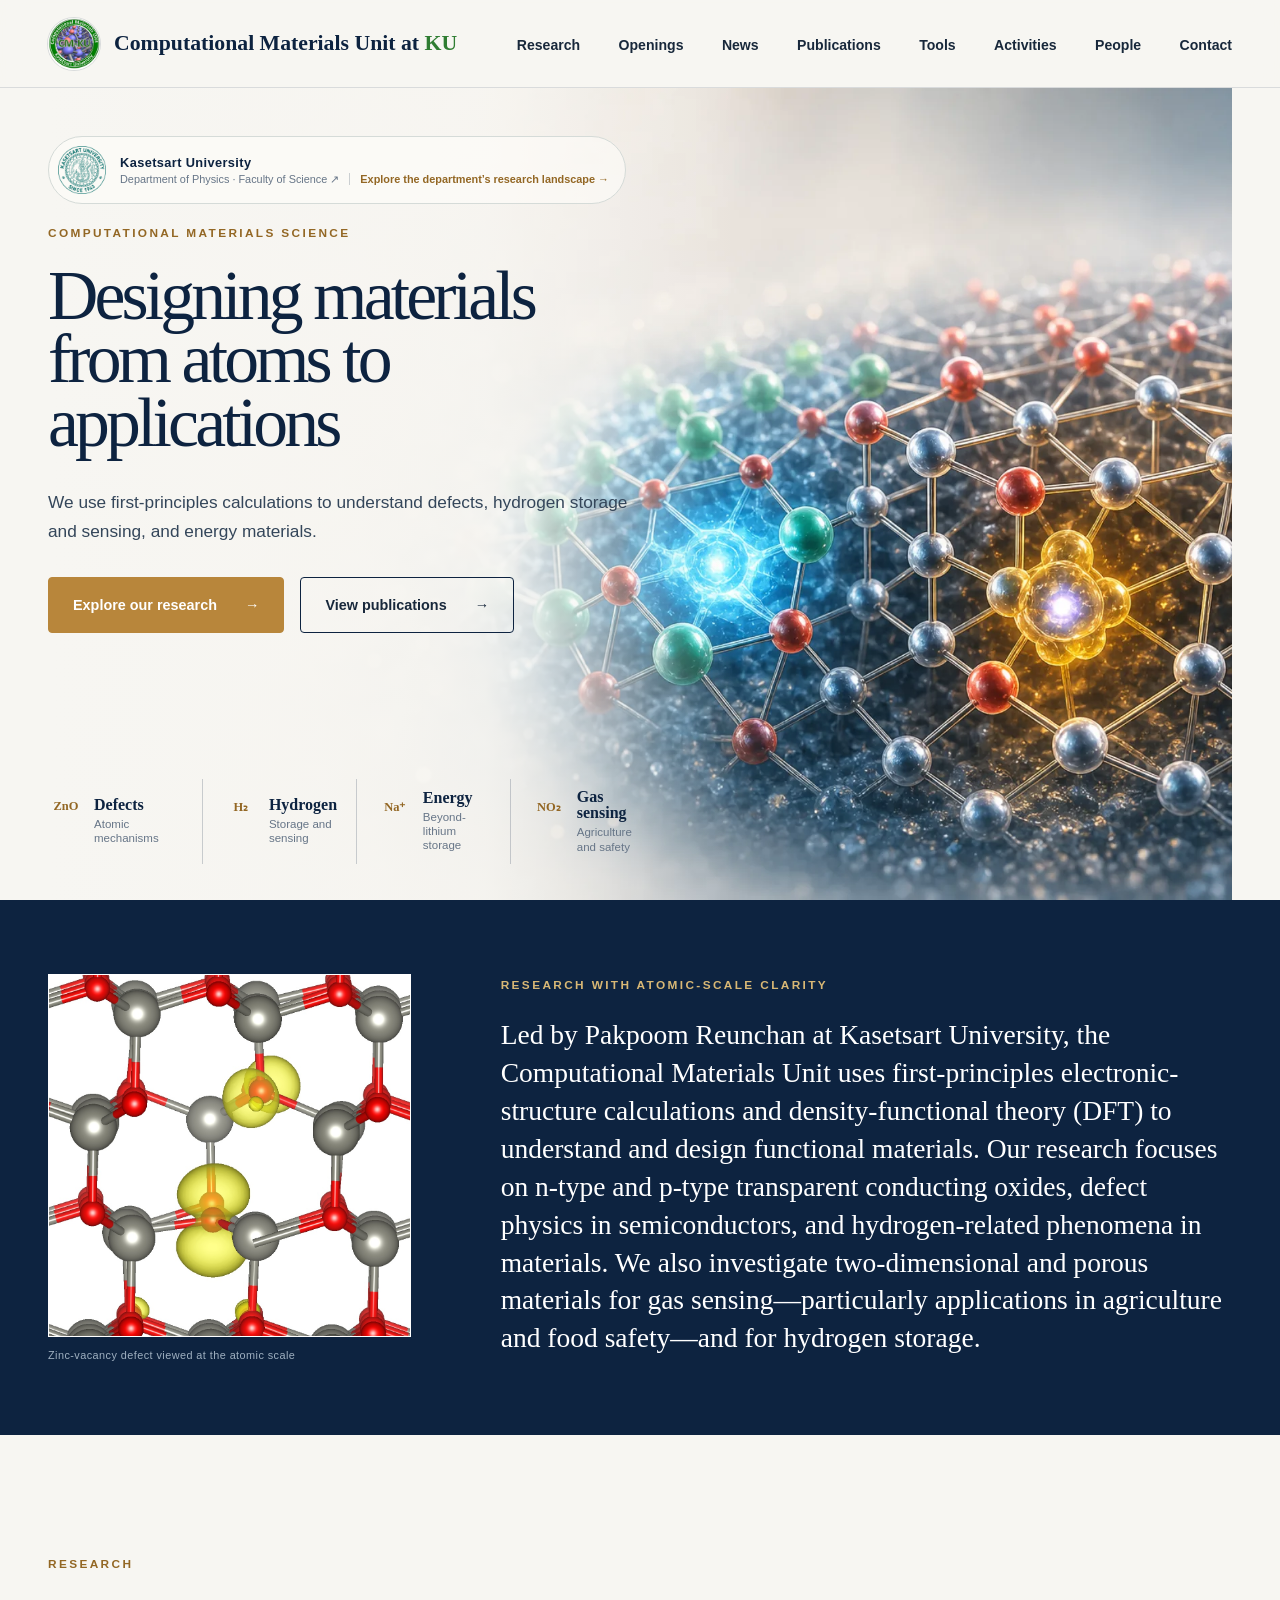
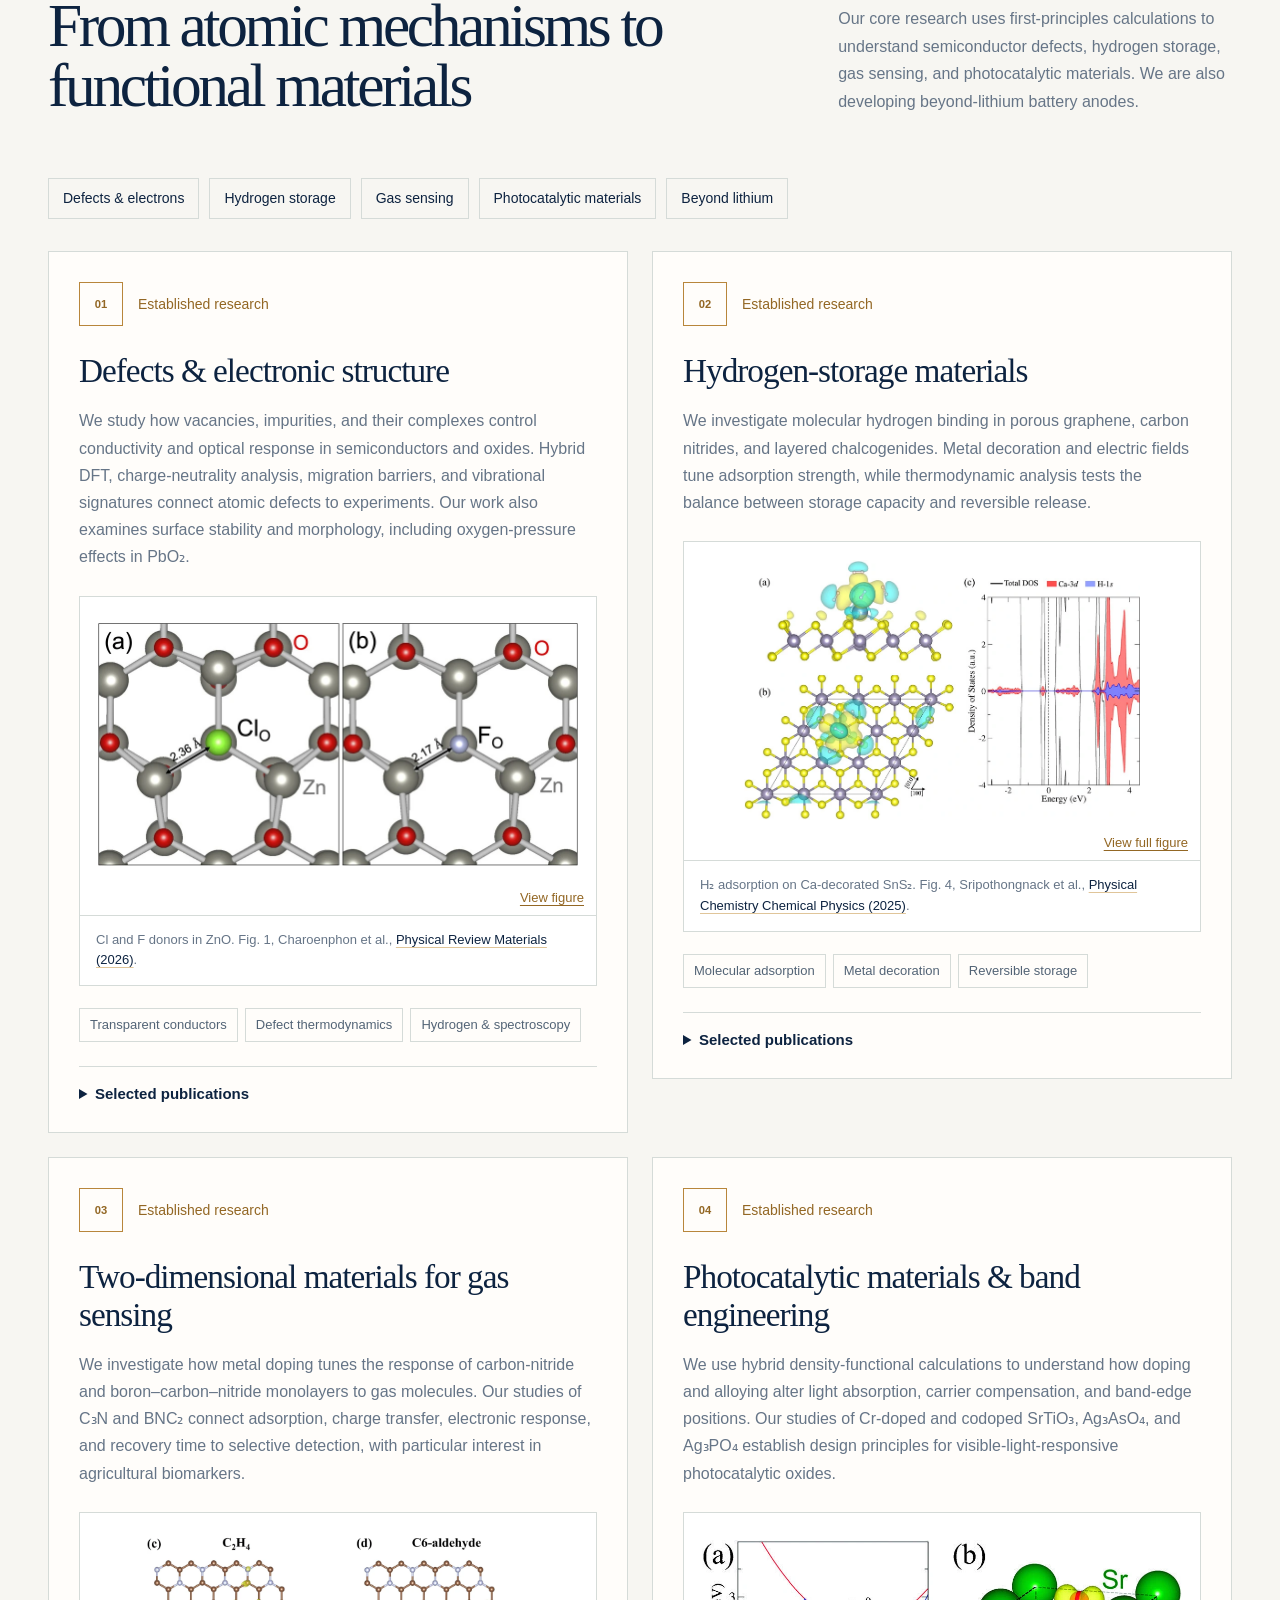
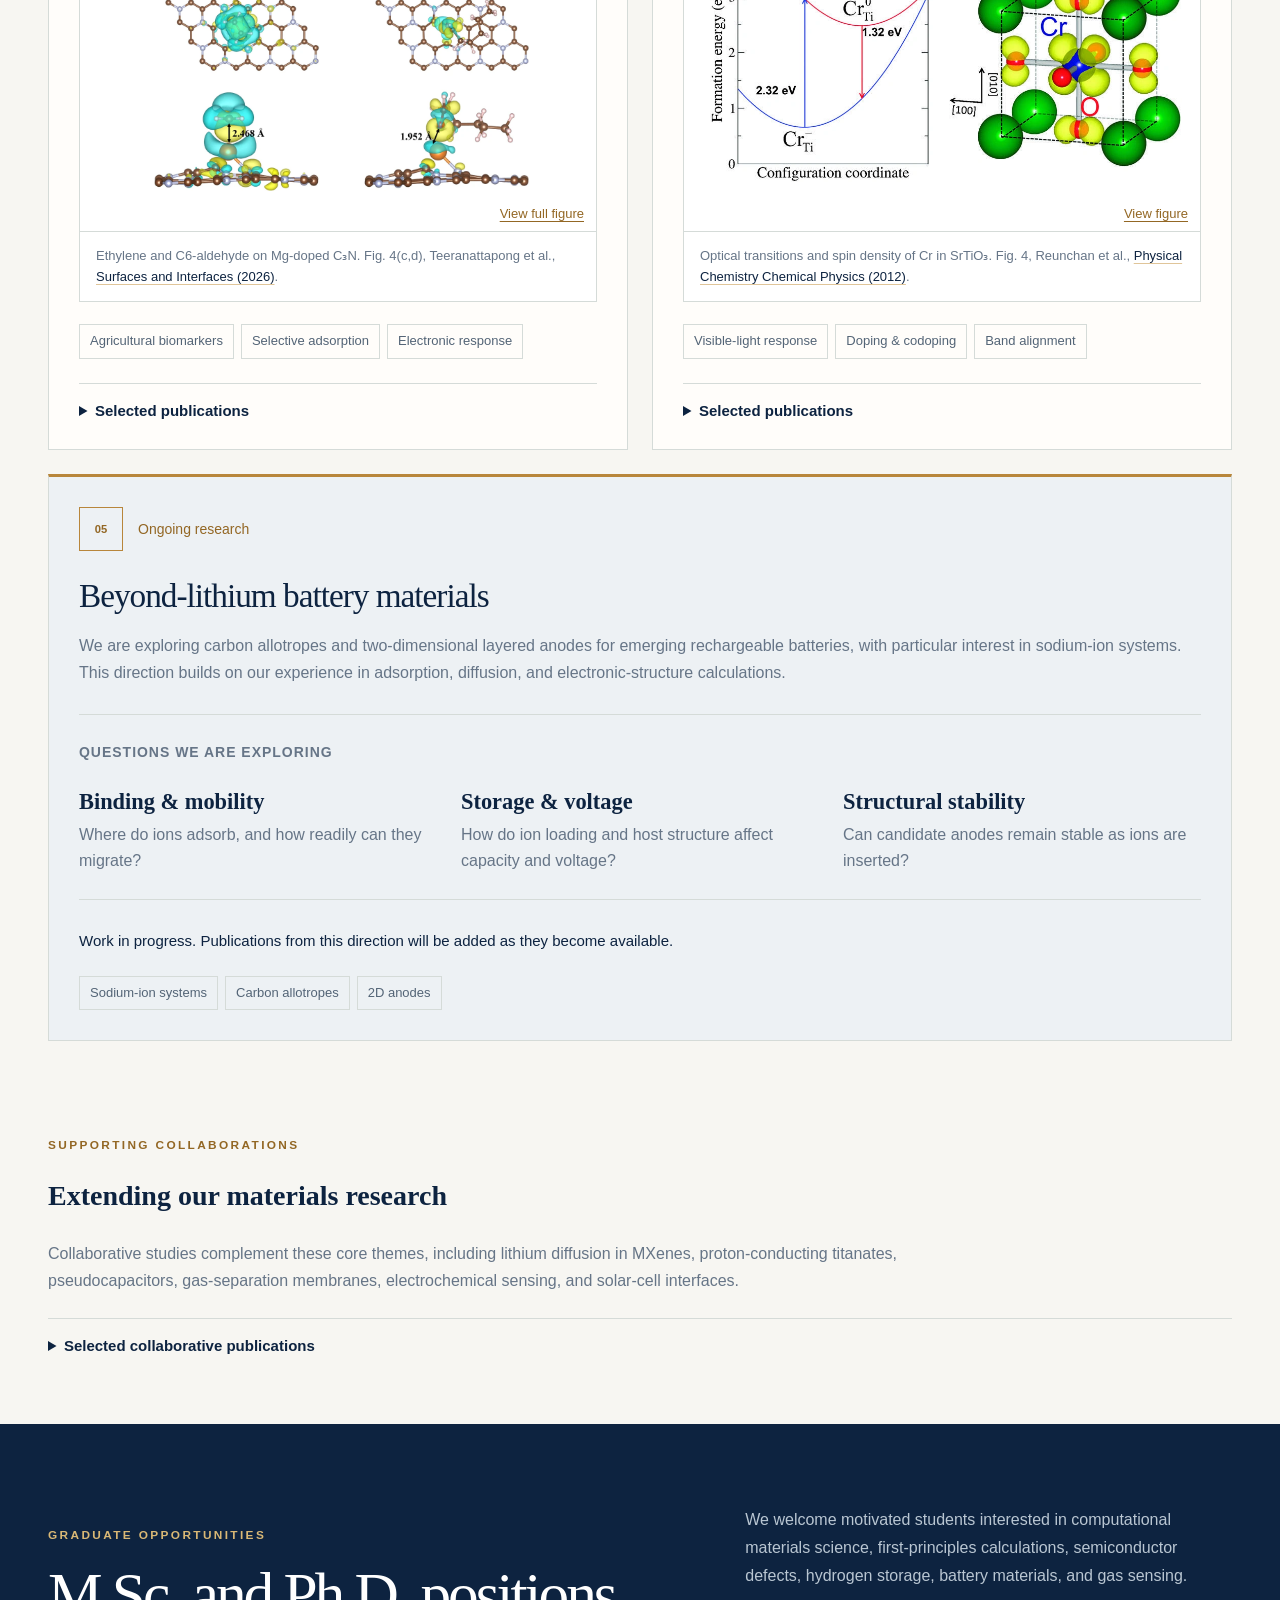
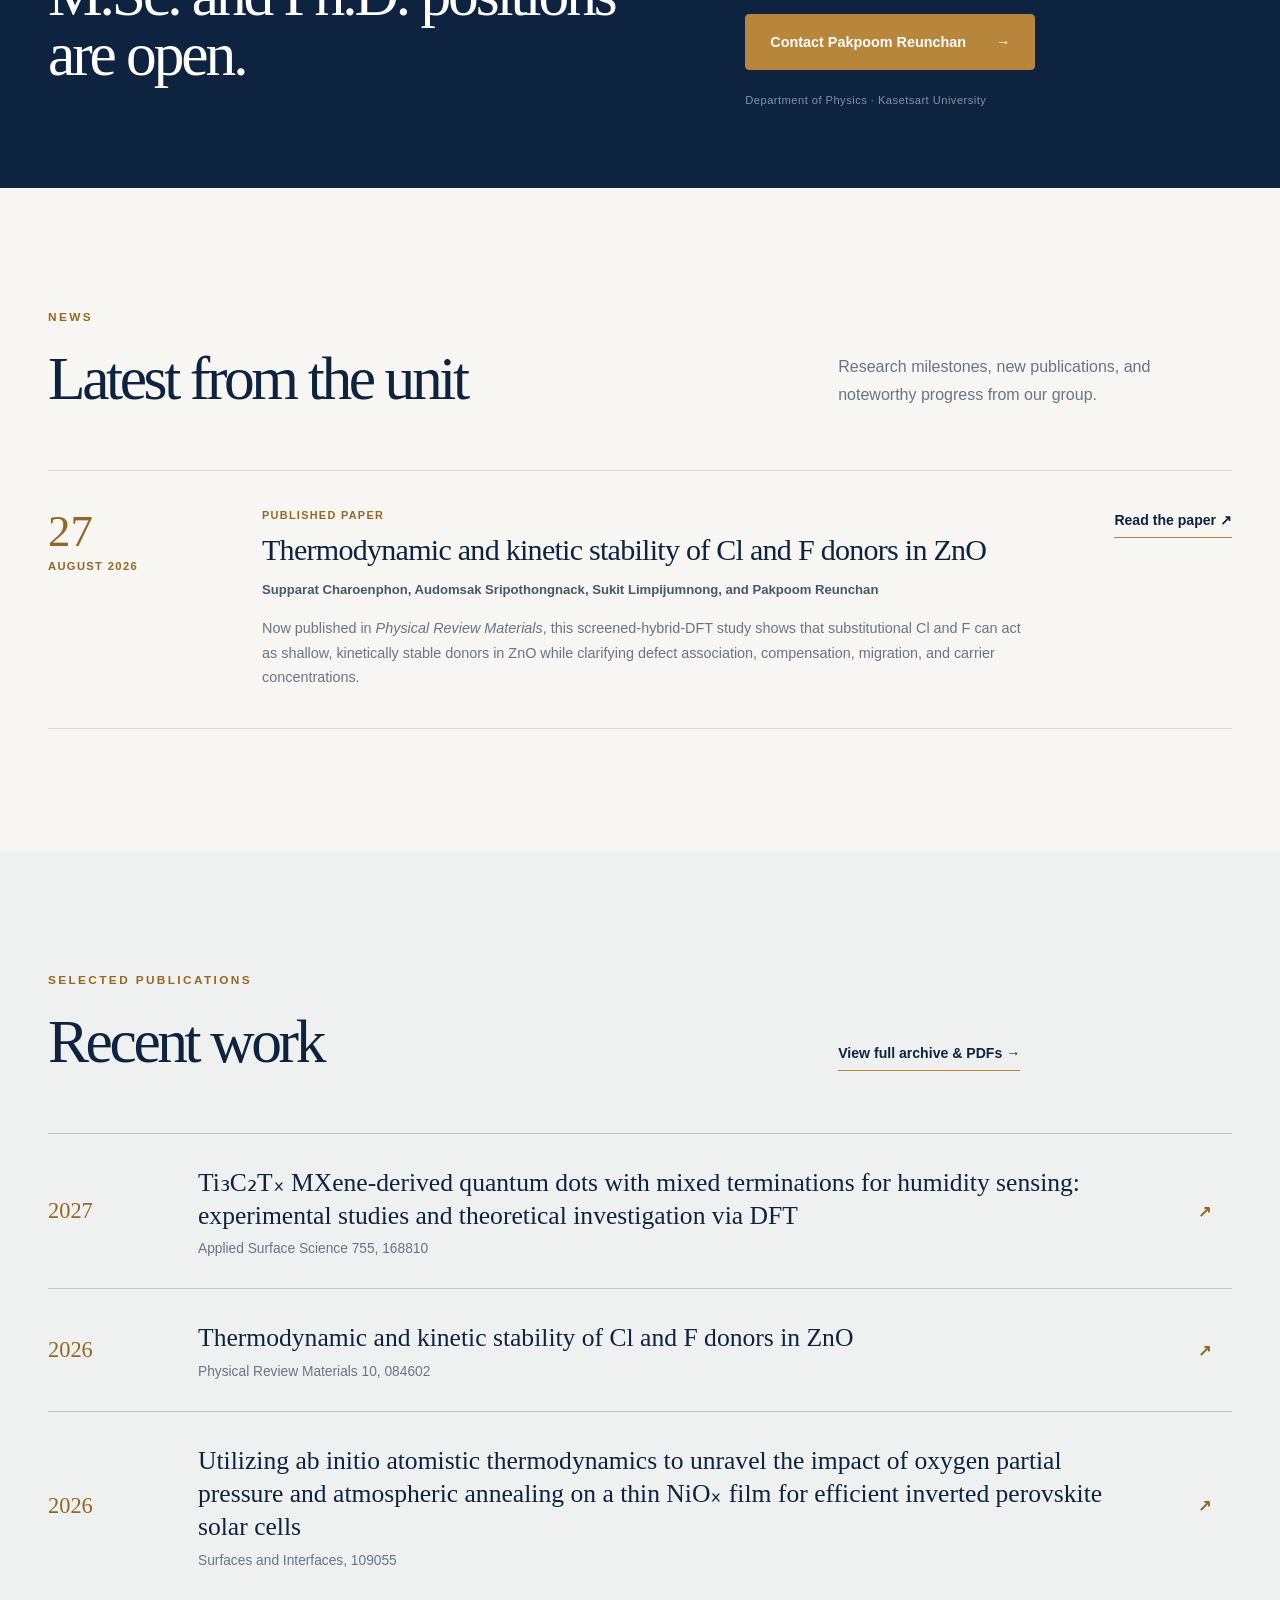
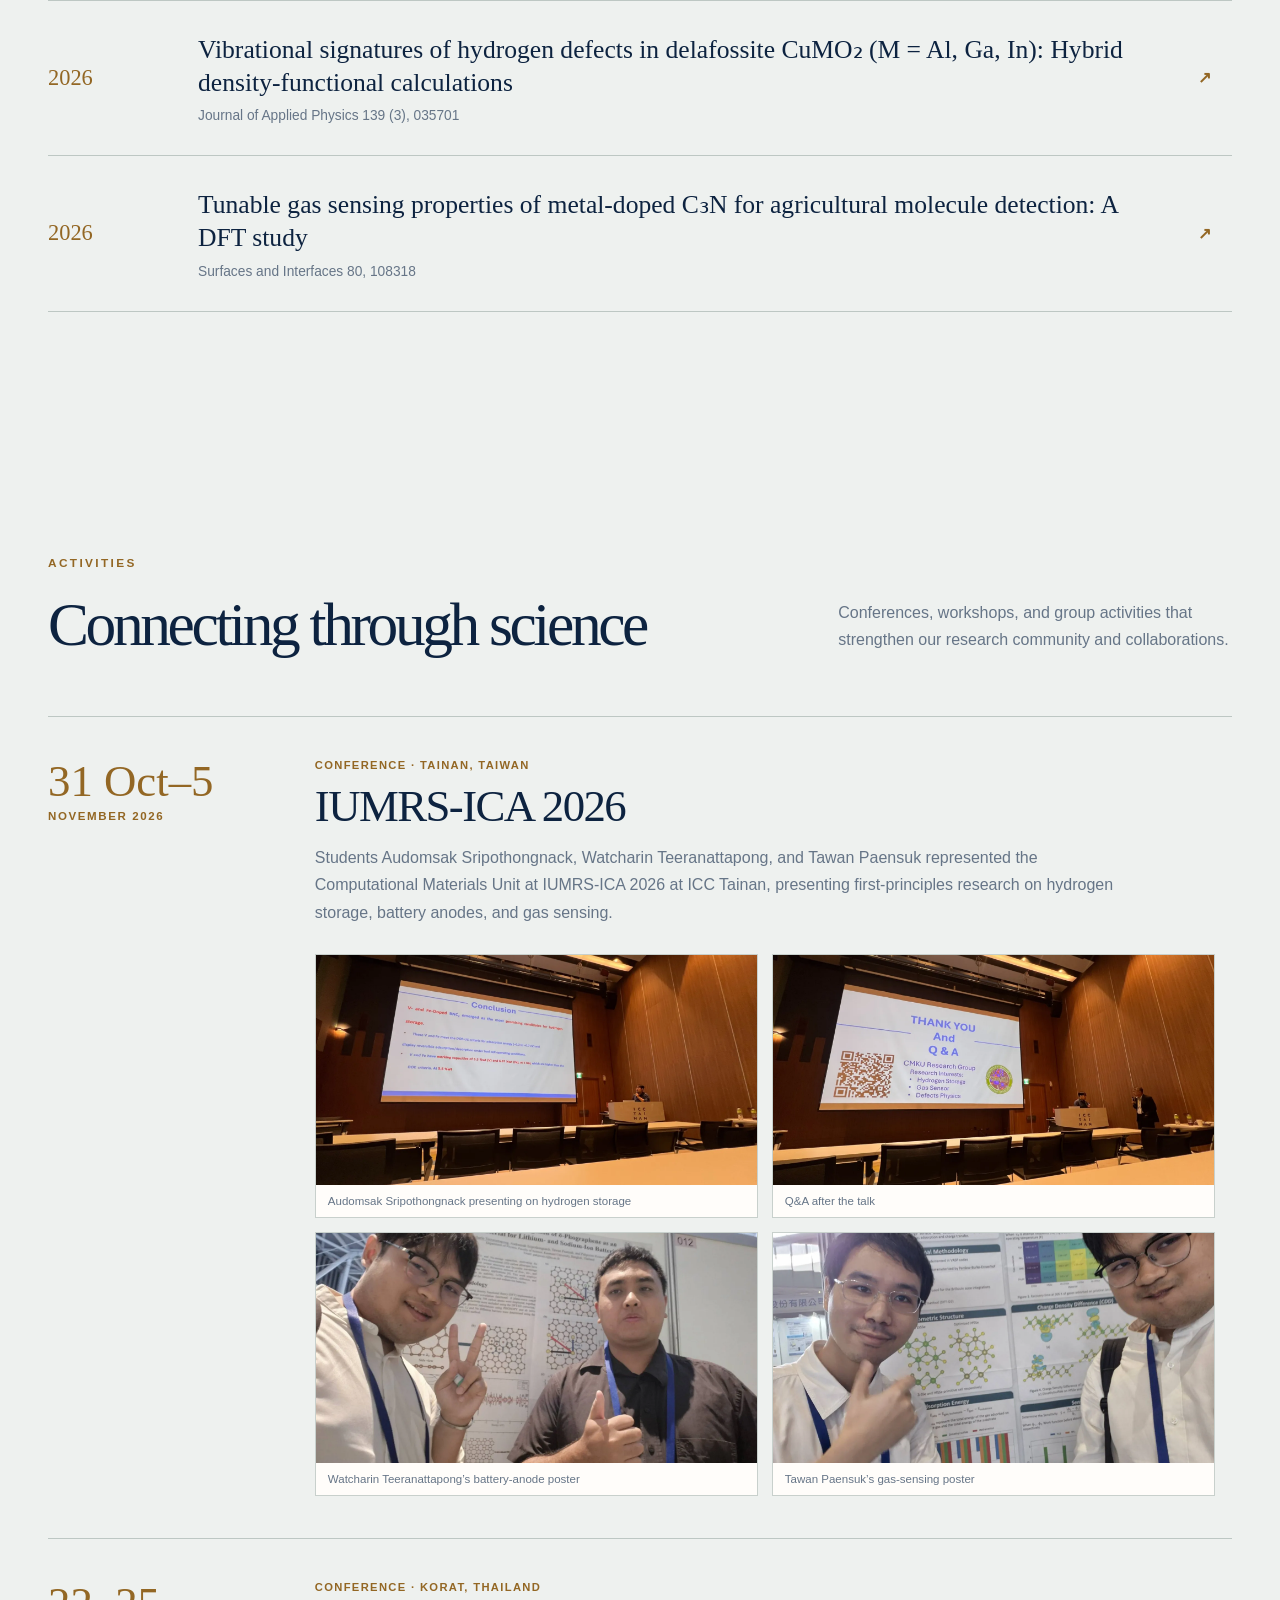
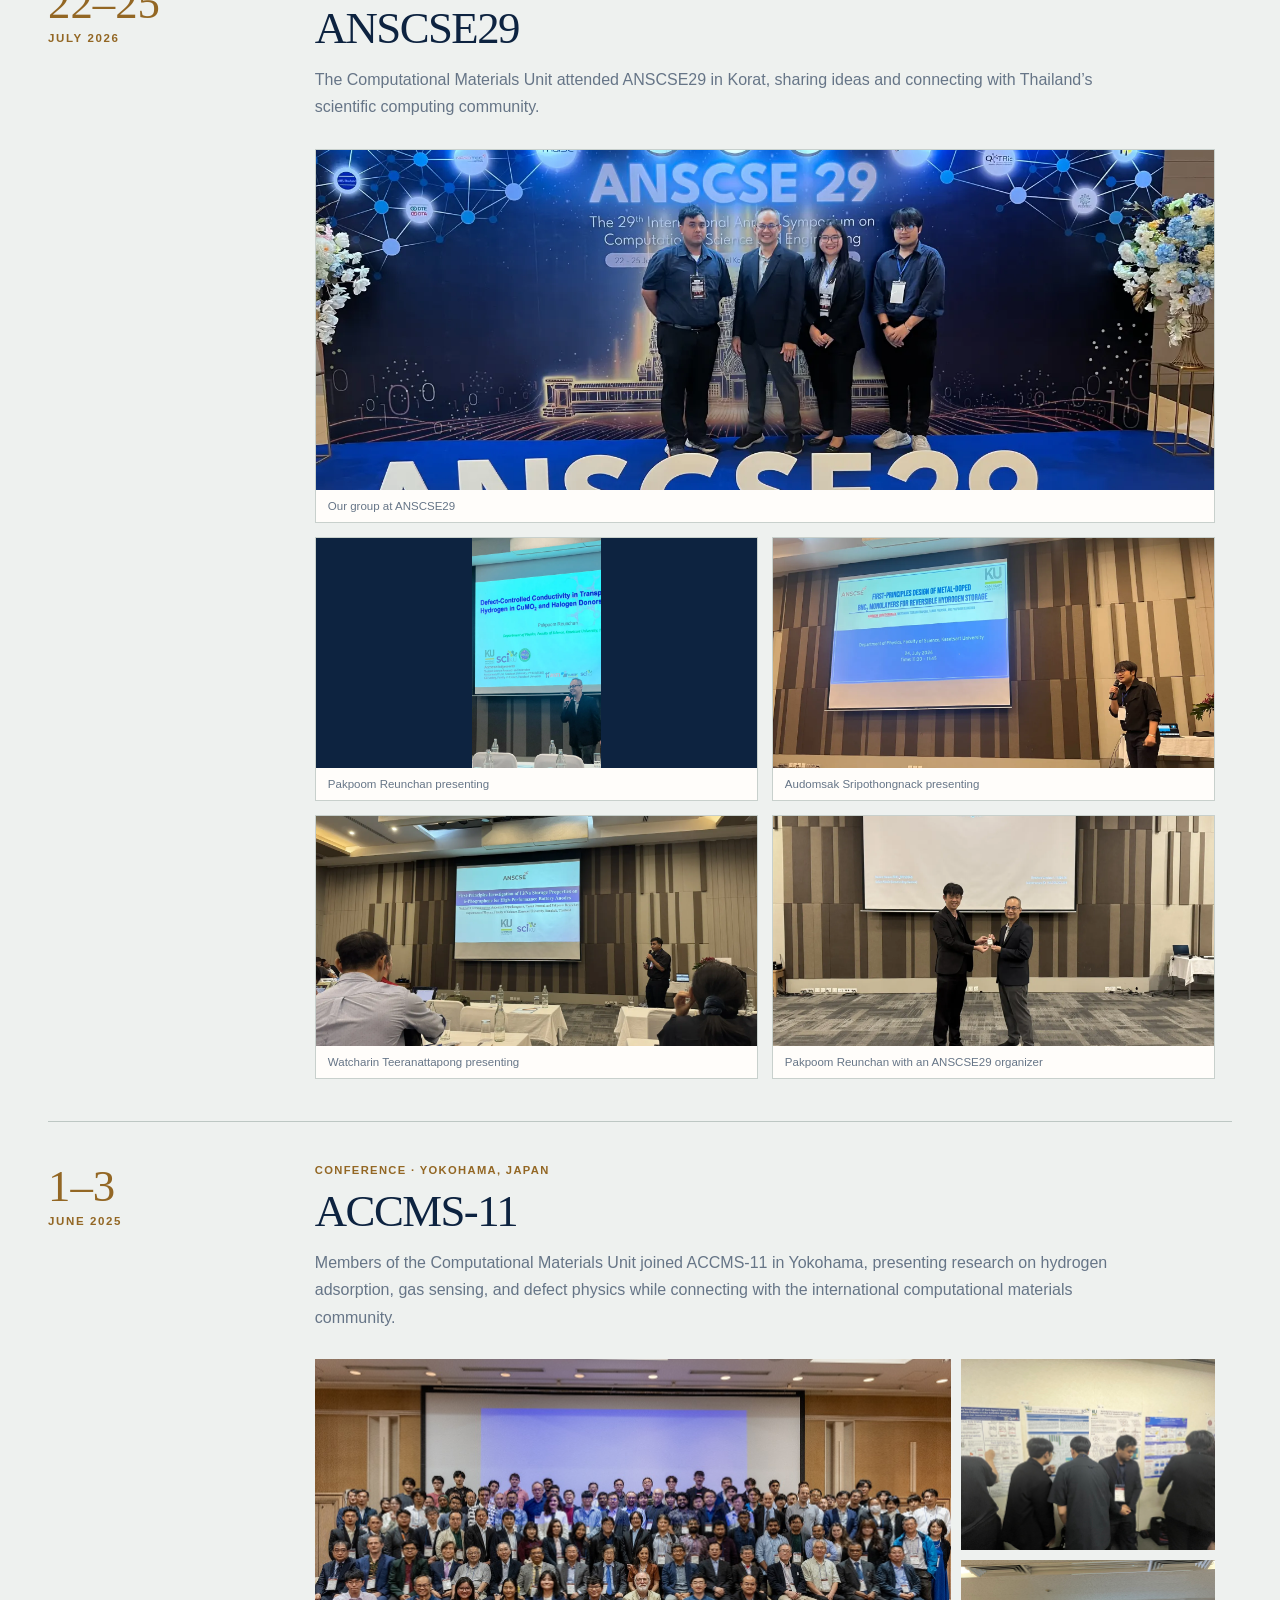
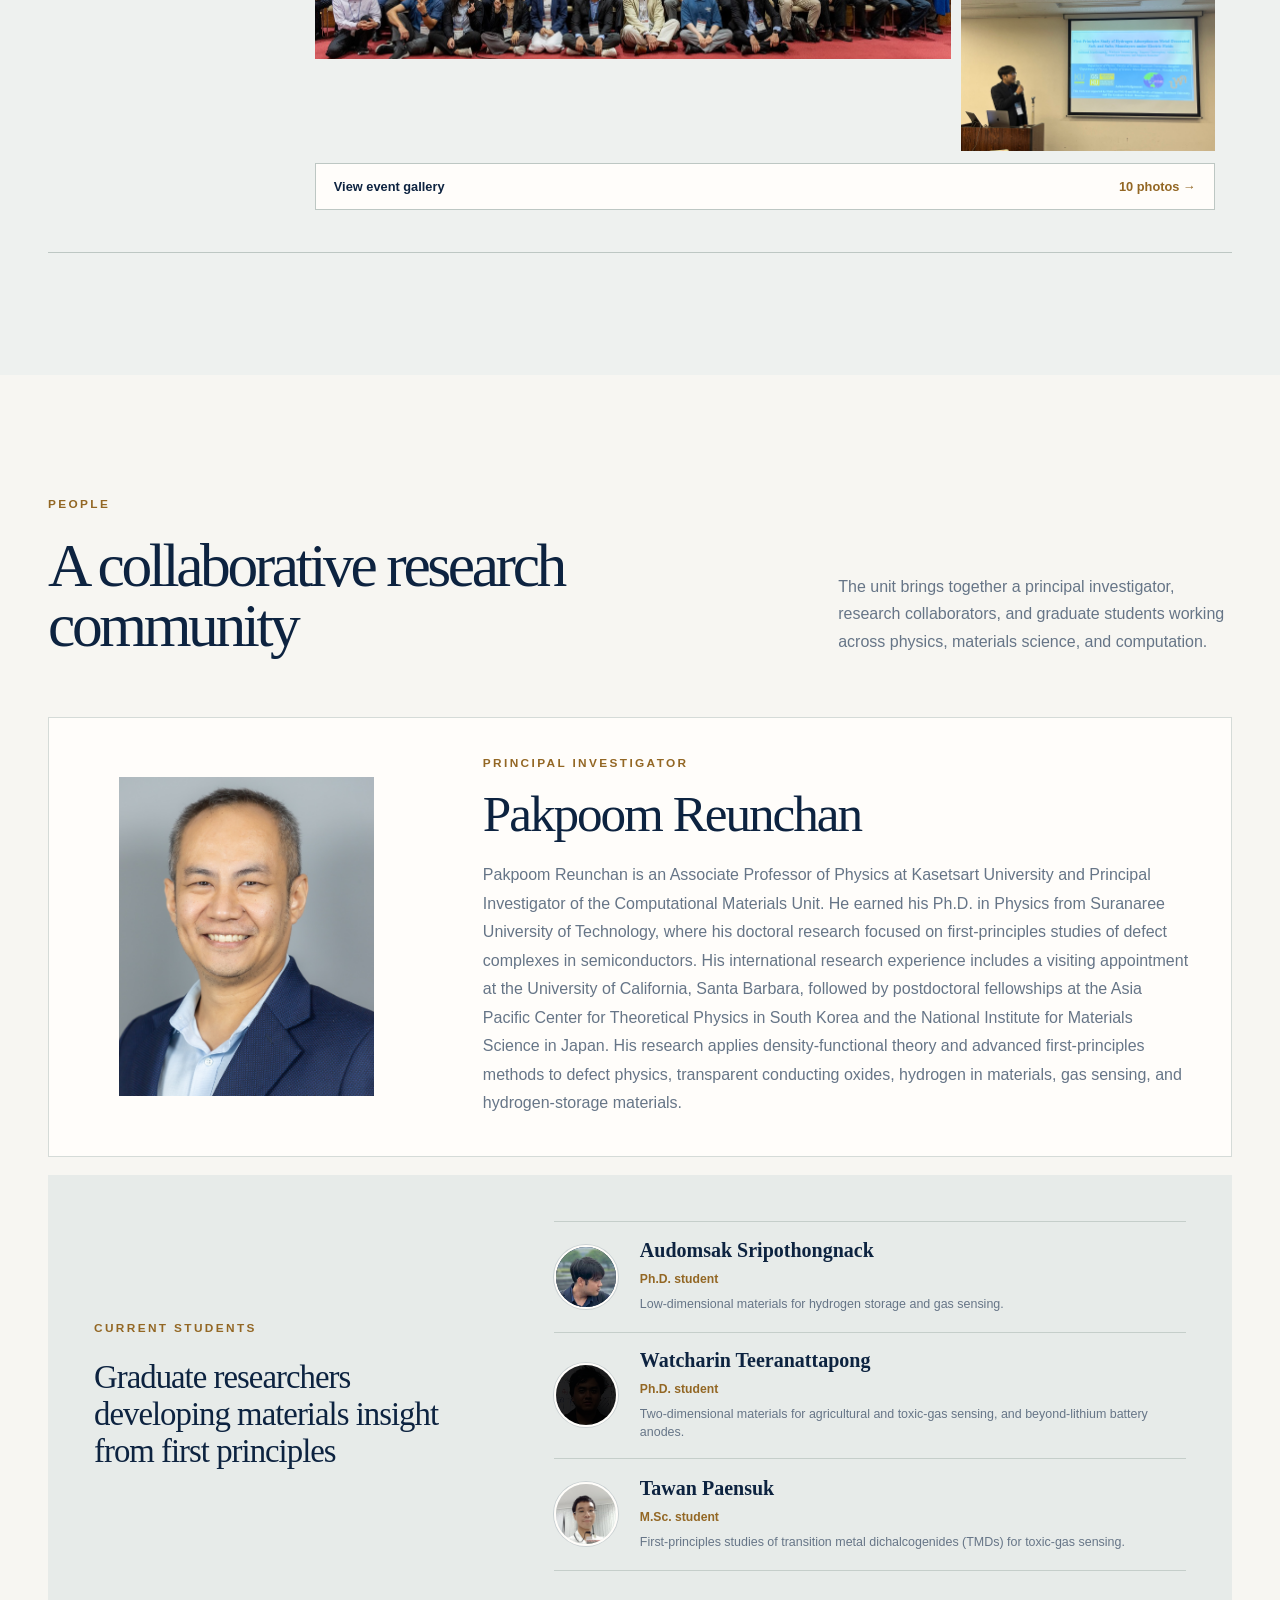
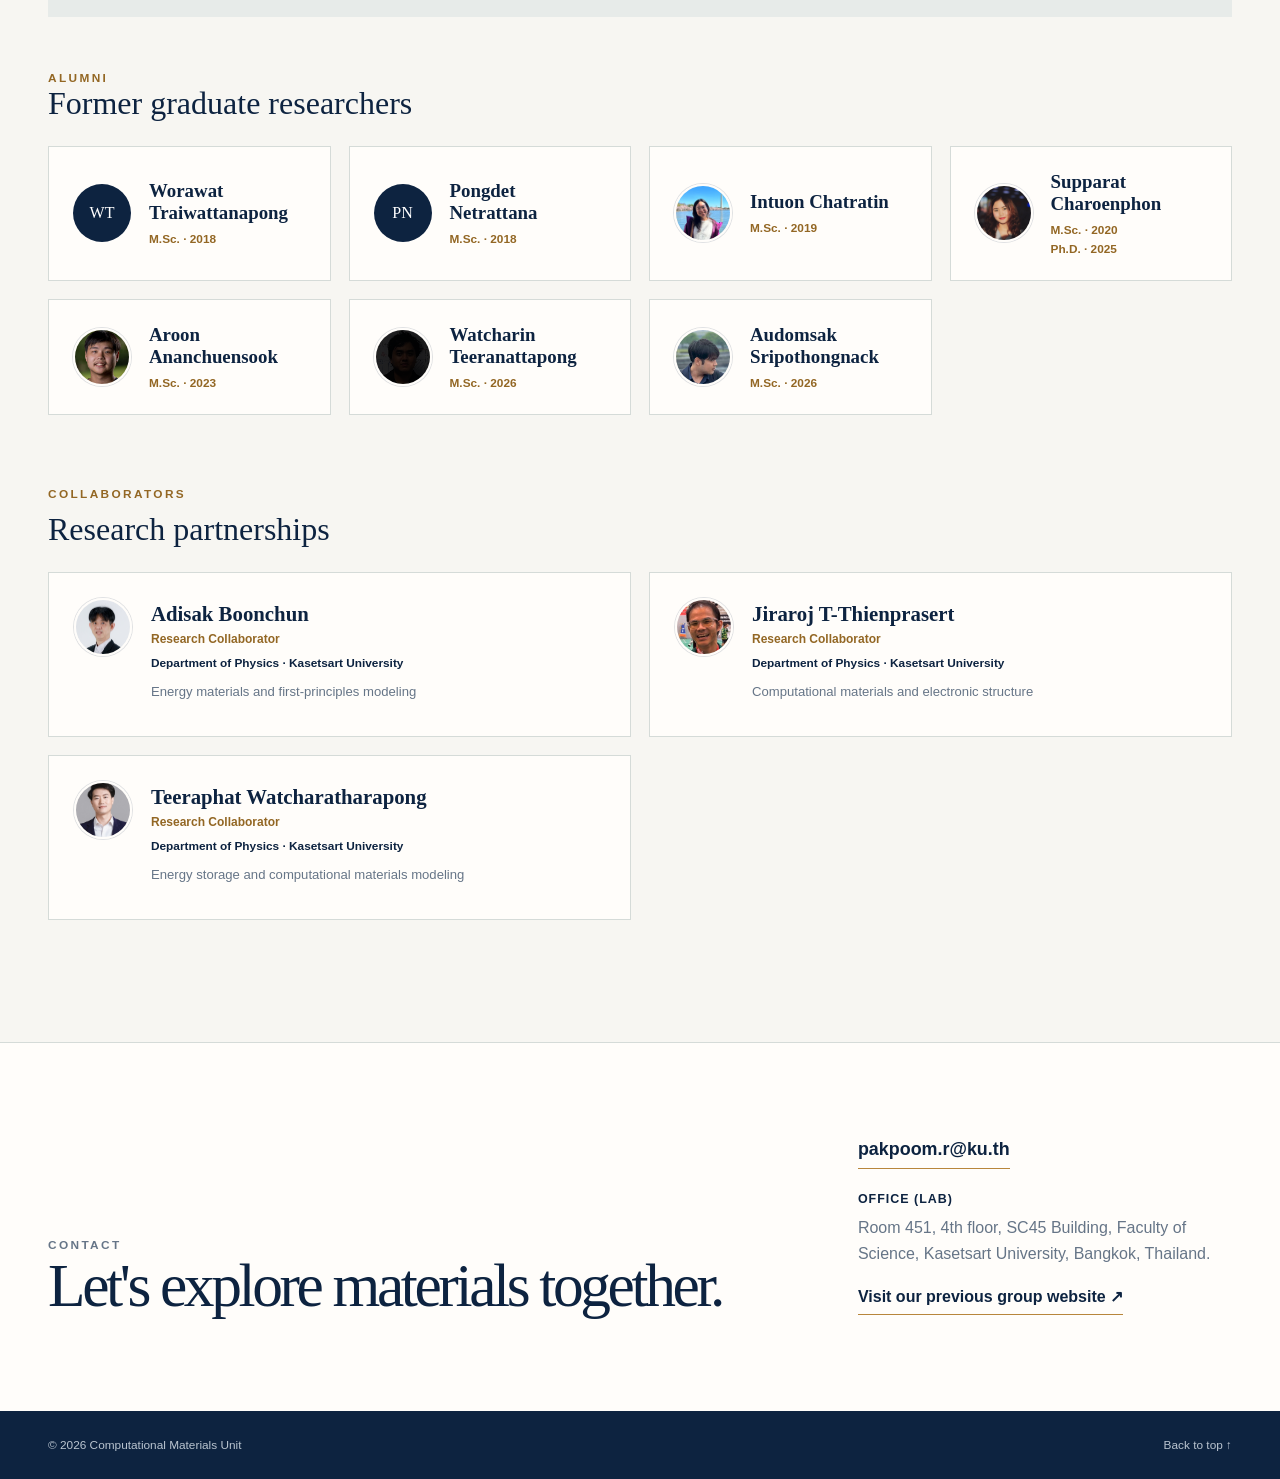
==== commit 4c6ea888: "Add IUMRS-ICA 2026 (Tainan) to Activities Co-Authored-By: Claude Opus 5.5 <noreply@anthropic.com> Cl" ====
--- a/index.html
+++ b/index.html
@@ -135,6 +135,20 @@
     <div class="heading"><div><p class="eyebrow">Activities</p><h2>Connecting through science</h2></div><p>Conferences, workshops, and group activities that strengthen our research community and collaborations.</p></div>
     <div class="activityList">
       <article class="activityCard">
+        <time datetime="2026-10-31"><span>31 Oct–5</span><b>November 2026</b></time>
+        <div>
+          <p class="activityType">Conference · Tainan, Taiwan</p>
+          <h3>IUMRS-ICA 2026</h3>
+          <p class="activitySummary">Students Audomsak Sripothongnack, Watcharin Teeranattapong, and Tawan Paensuk represented the Computational Materials Unit at IUMRS-ICA 2026 at ICC Tainan, presenting first-principles research on hydrogen storage, battery anodes, and gas sensing.</p>
+          <div class="activityGallery">
+            <figure><button class="galleryButton" type="button" data-full="assets/iumrs-ica2026-audomsak-talk.webp" aria-label="Enlarge photo: Audomsak Sripothongnack presenting at IUMRS-ICA 2026"><img src="assets/iumrs-ica2026-audomsak-talk.webp" alt="Audomsak Sripothongnack presenting conclusions on V- and Fe-doped BNC2 for hydrogen storage at ICC Tainan" loading="lazy"></button><figcaption>Audomsak Sripothongnack presenting on hydrogen storage</figcaption></figure>
+            <figure><button class="galleryButton" type="button" data-full="assets/iumrs-ica2026-audomsak-qa.webp" aria-label="Enlarge photo: Q&amp;A after Audomsak Sripothongnack's talk at IUMRS-ICA 2026"><img src="assets/iumrs-ica2026-audomsak-qa.webp" alt="Question-and-answer session after the CMKU presentation at ICC Tainan" loading="lazy"></button><figcaption>Q&amp;A after the talk</figcaption></figure>
+            <figure><button class="galleryButton" type="button" data-full="assets/iumrs-ica2026-watcharin-poster.webp" aria-label="Enlarge photo: Watcharin Teeranattapong's poster at IUMRS-ICA 2026"><img src="assets/iumrs-ica2026-watcharin-poster.webp" alt="Audomsak Sripothongnack and Watcharin Teeranattapong at the δ-phographene battery-anode poster" loading="lazy"></button><figcaption>Watcharin Teeranattapong’s battery-anode poster</figcaption></figure>
+            <figure><button class="galleryButton" type="button" data-full="assets/iumrs-ica2026-tawan-poster.webp" aria-label="Enlarge photo: Tawan Paensuk's poster at IUMRS-ICA 2026"><img src="assets/iumrs-ica2026-tawan-poster.webp" alt="Tawan Paensuk and Audomsak Sripothongnack at the Janus HfSSe and ZrSSe gas-sensing poster" loading="lazy"></button><figcaption>Tawan Paensuk’s gas-sensing poster</figcaption></figure>
+          </div>
+        </div>
+      </article>
+      <article class="activityCard">
         <time datetime="2026-07-22"><span>22–25</span><b>July 2026</b></time>
         <div>
           <p class="activityType">Conference · Korat, Thailand</p>
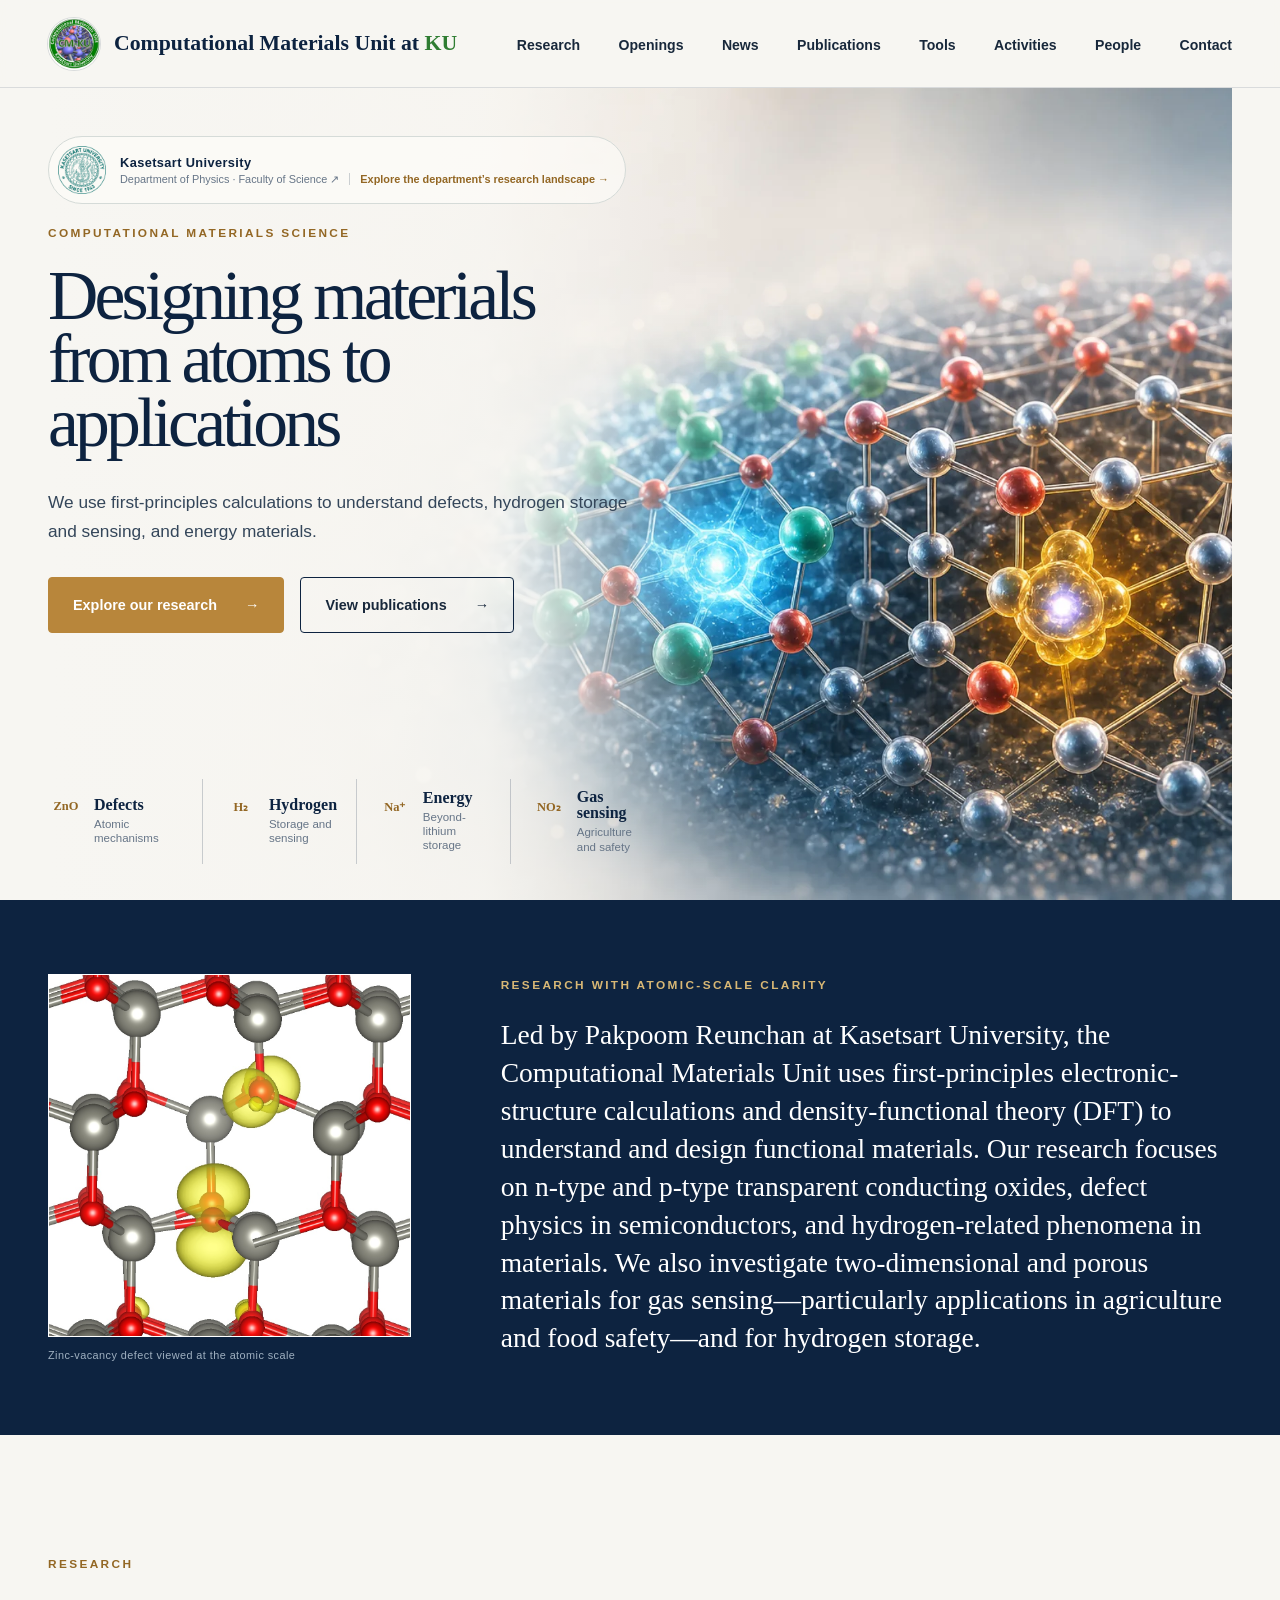
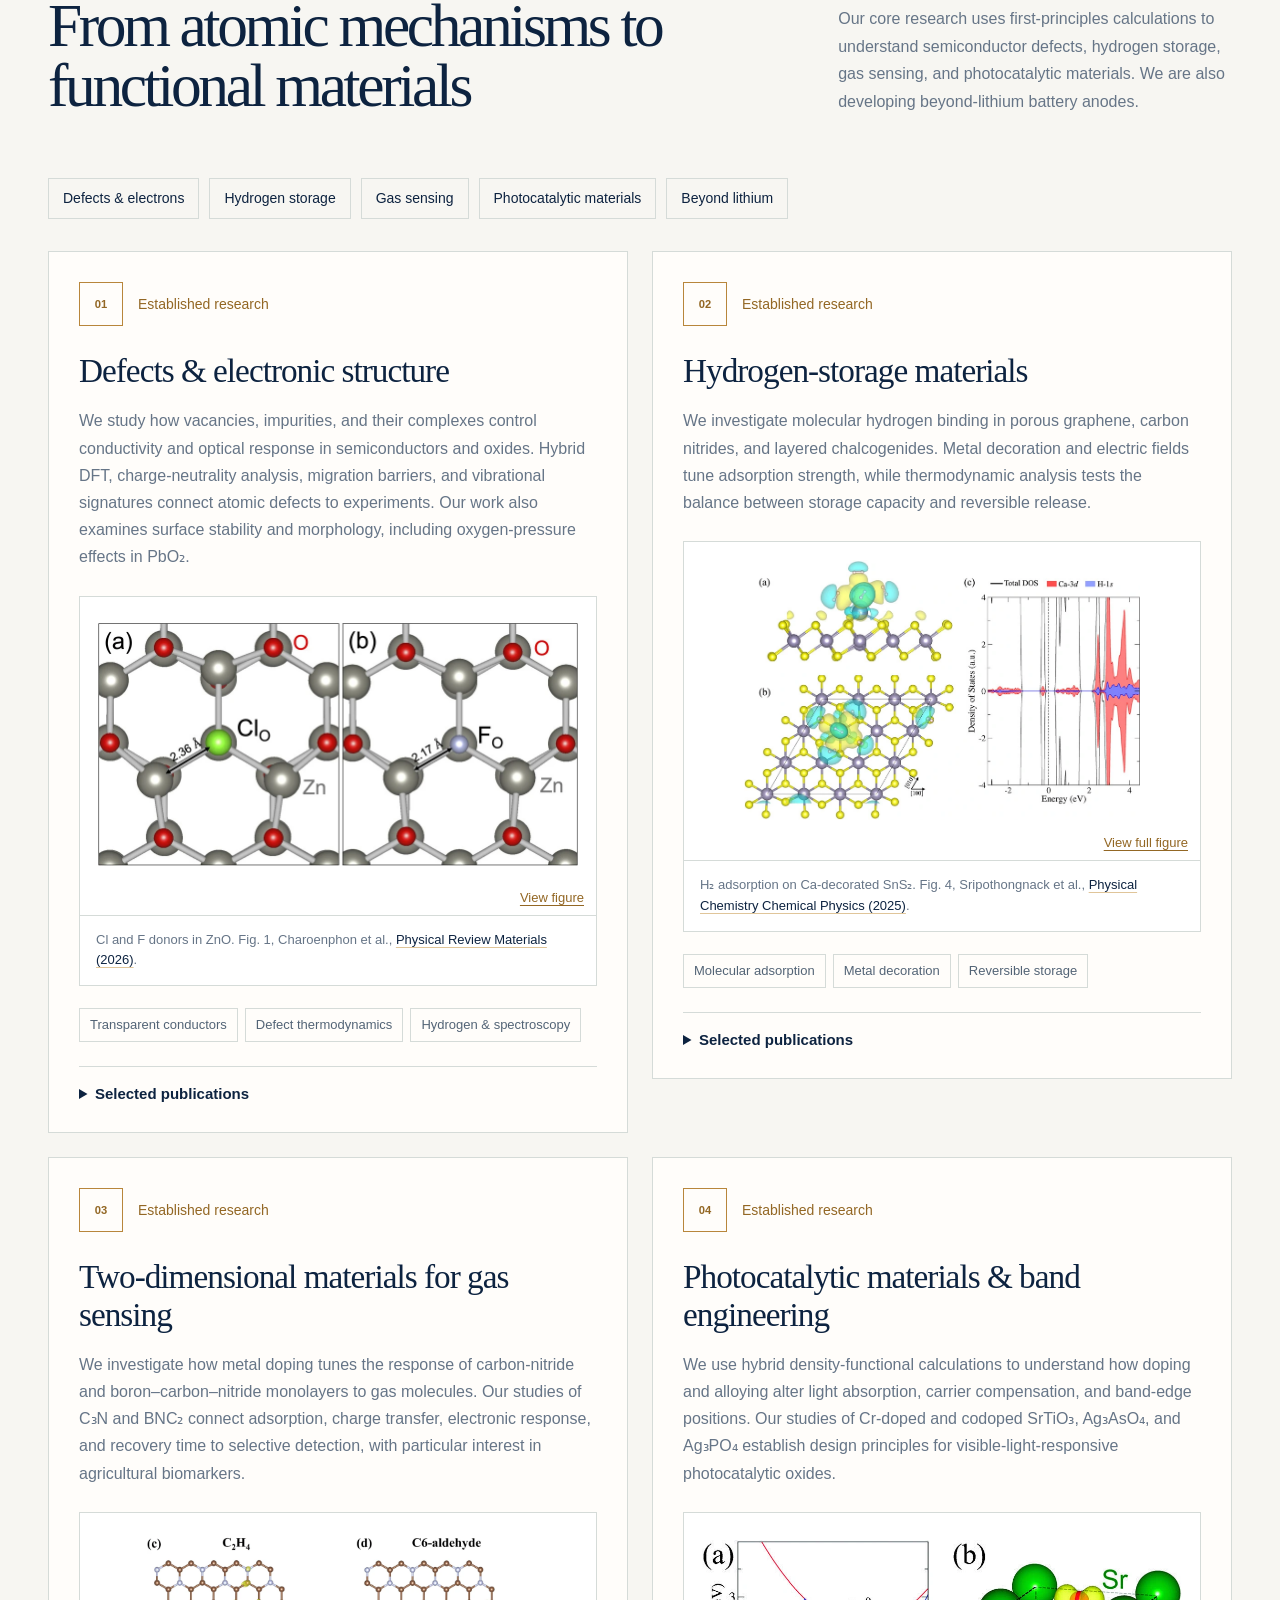
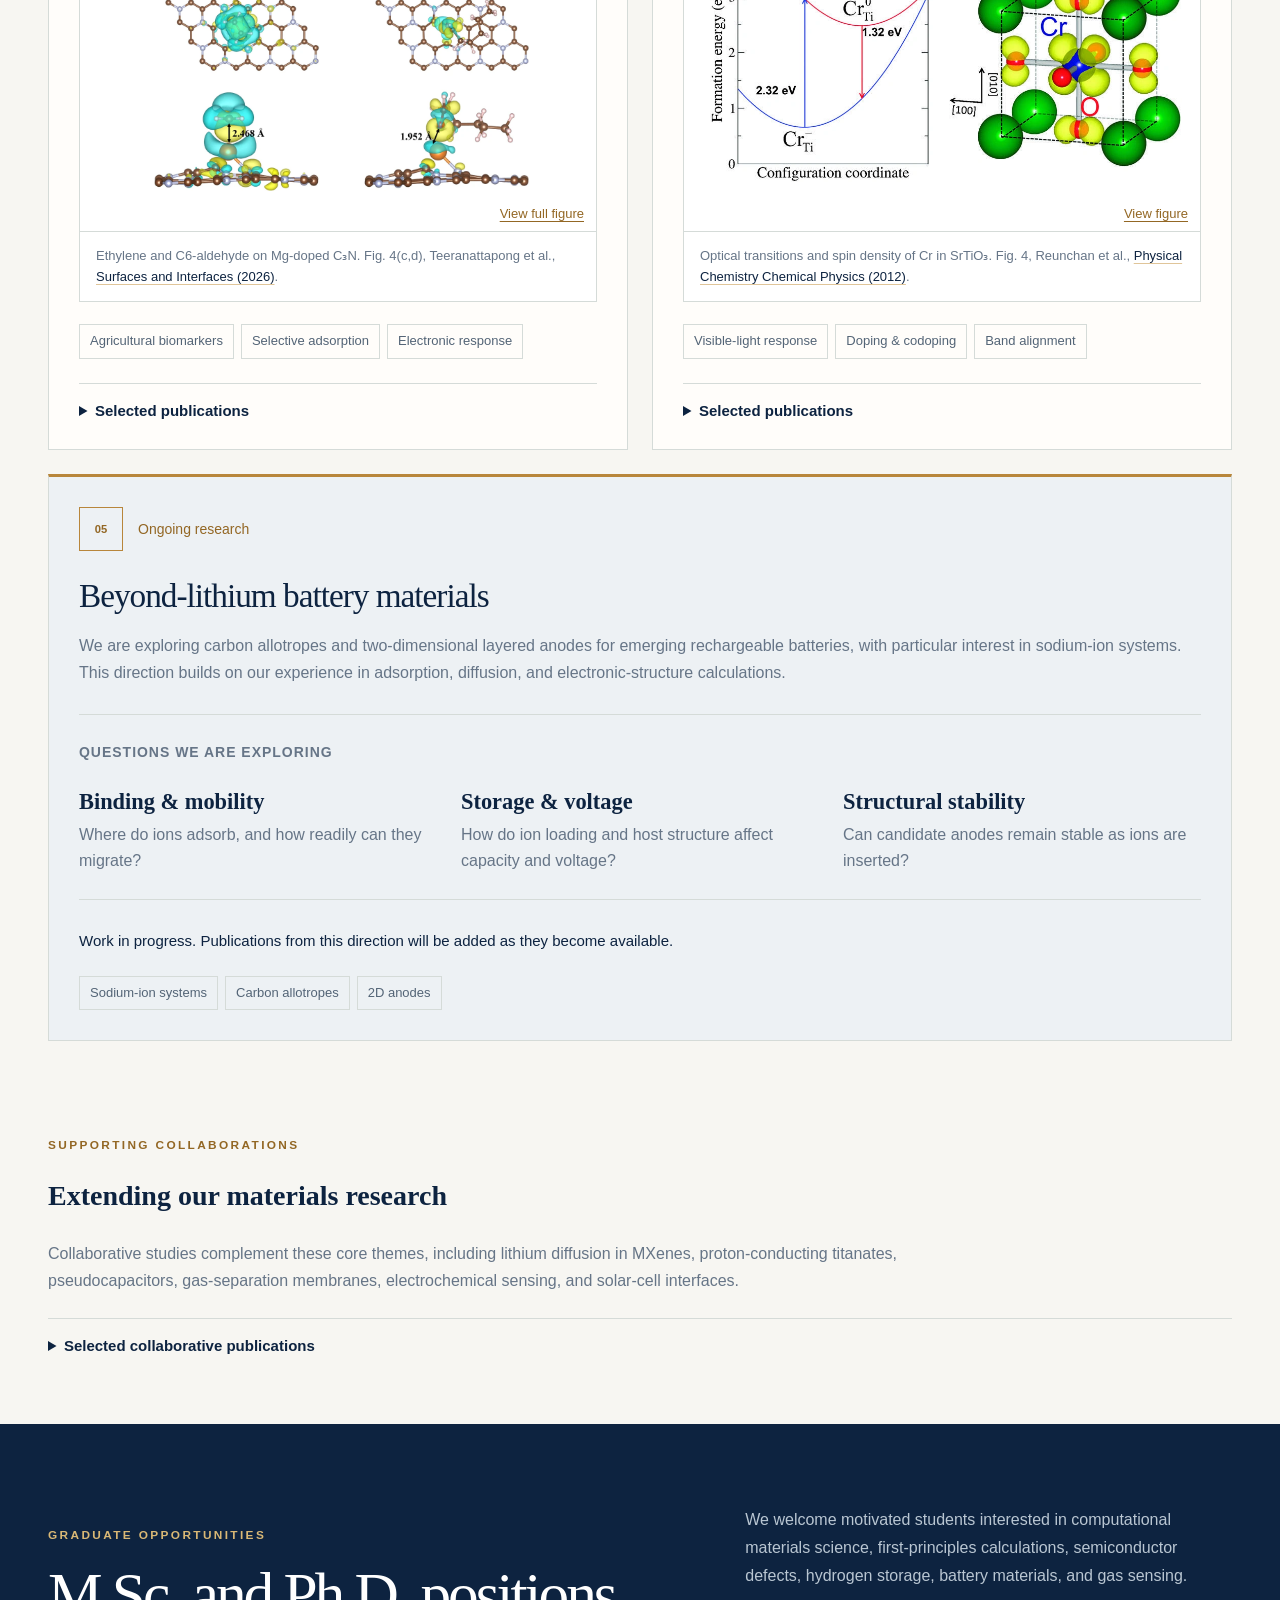
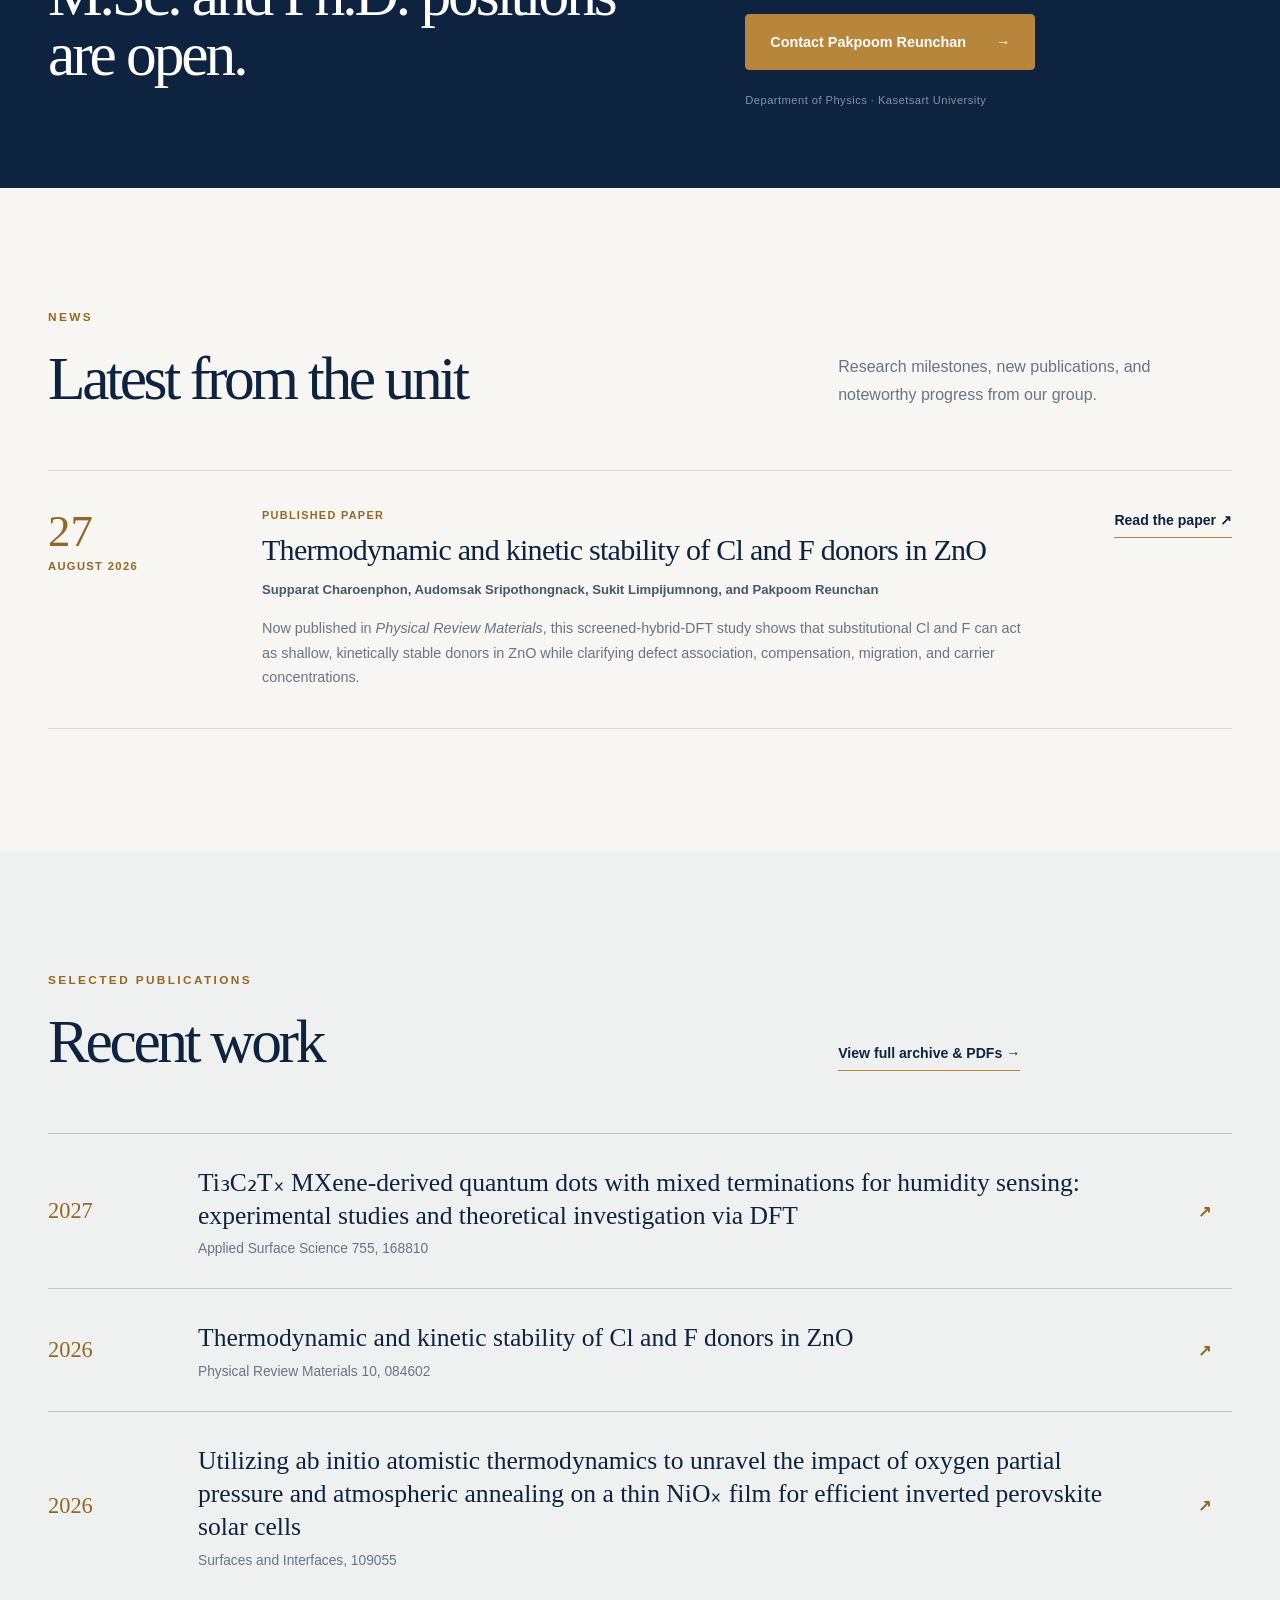
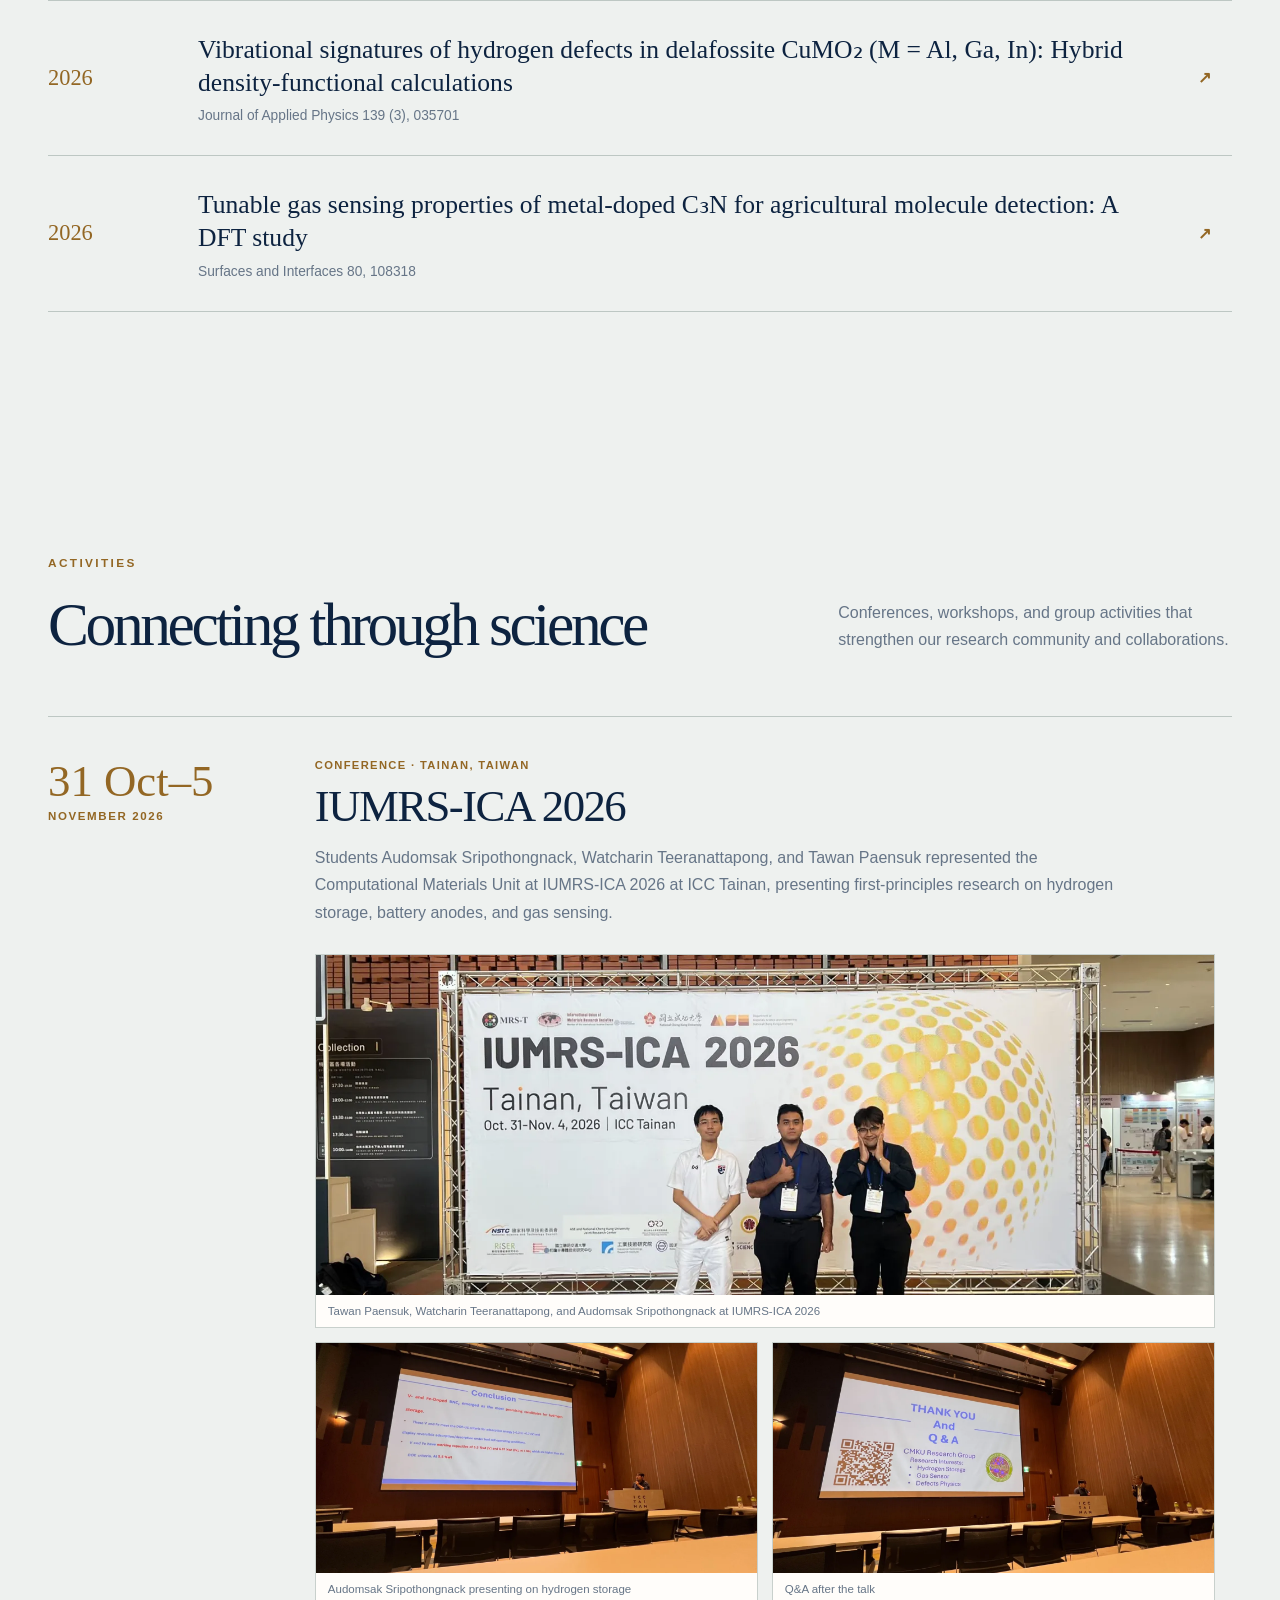
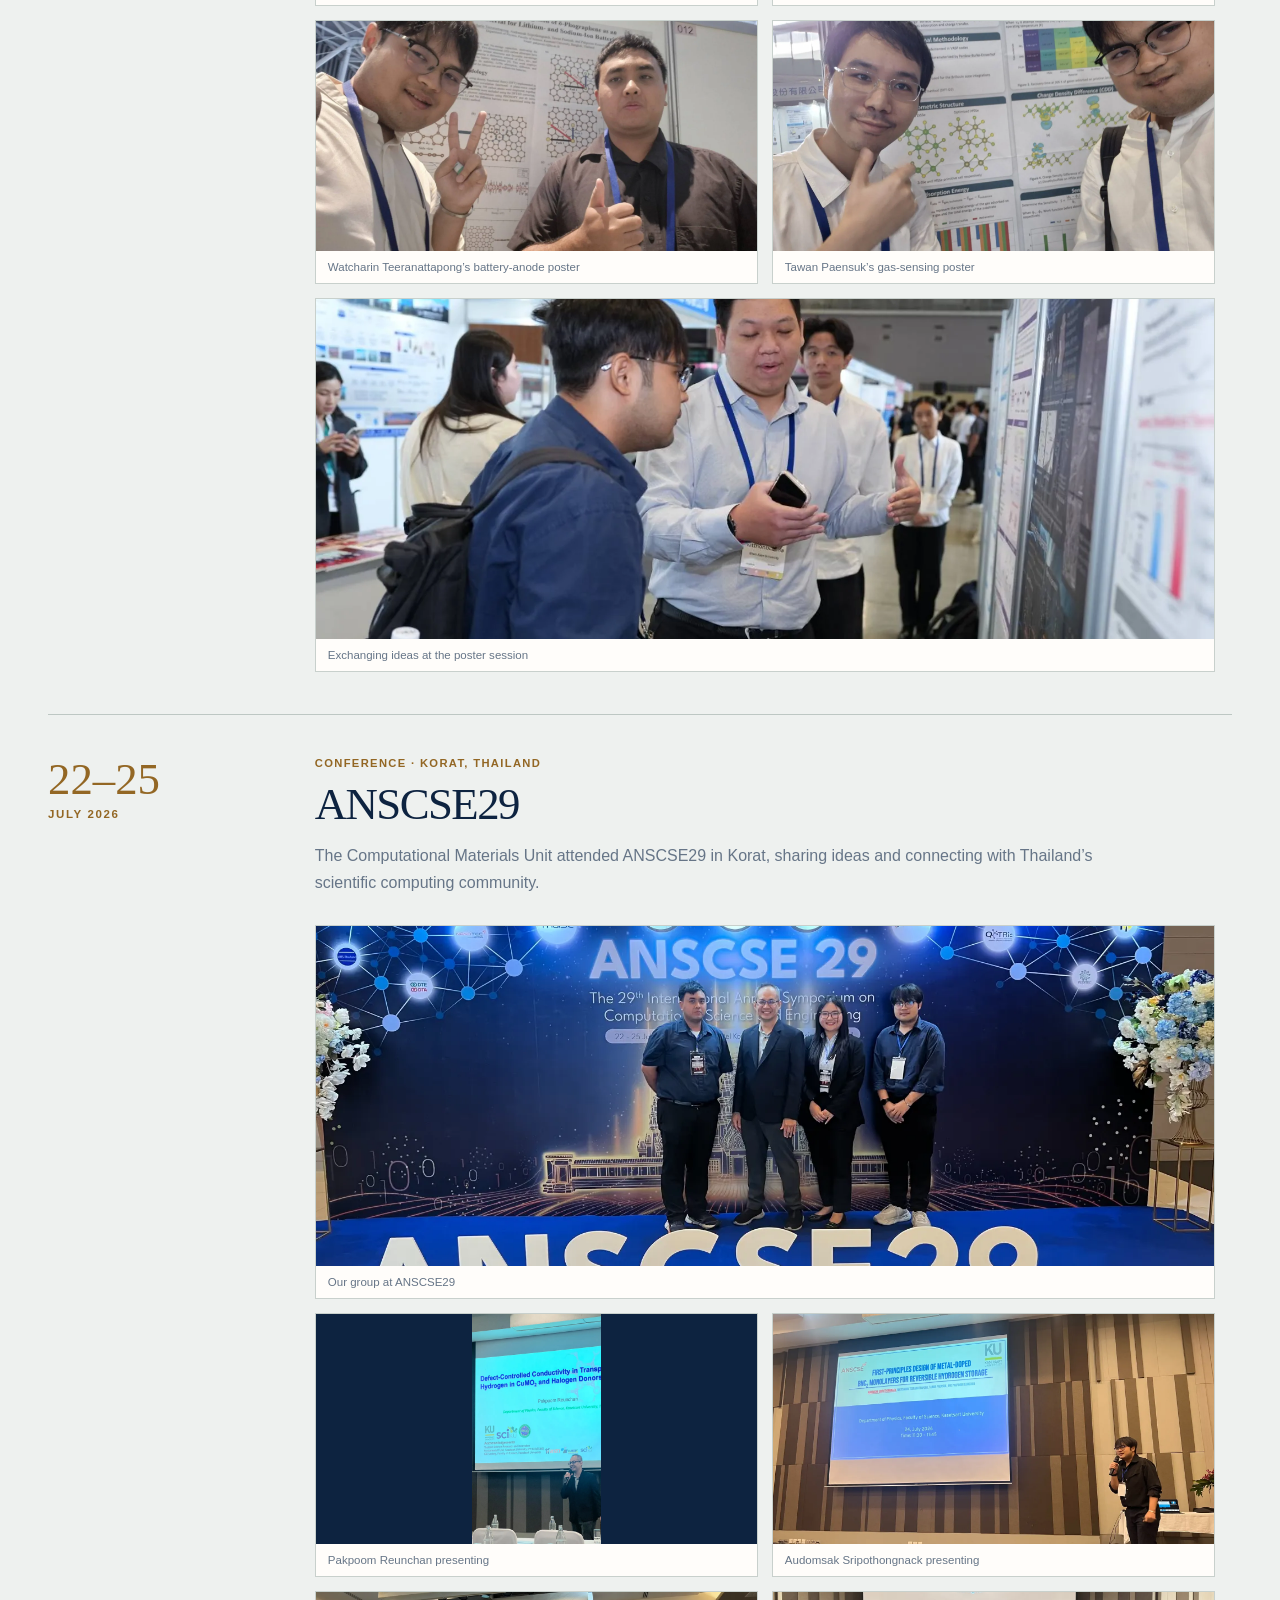
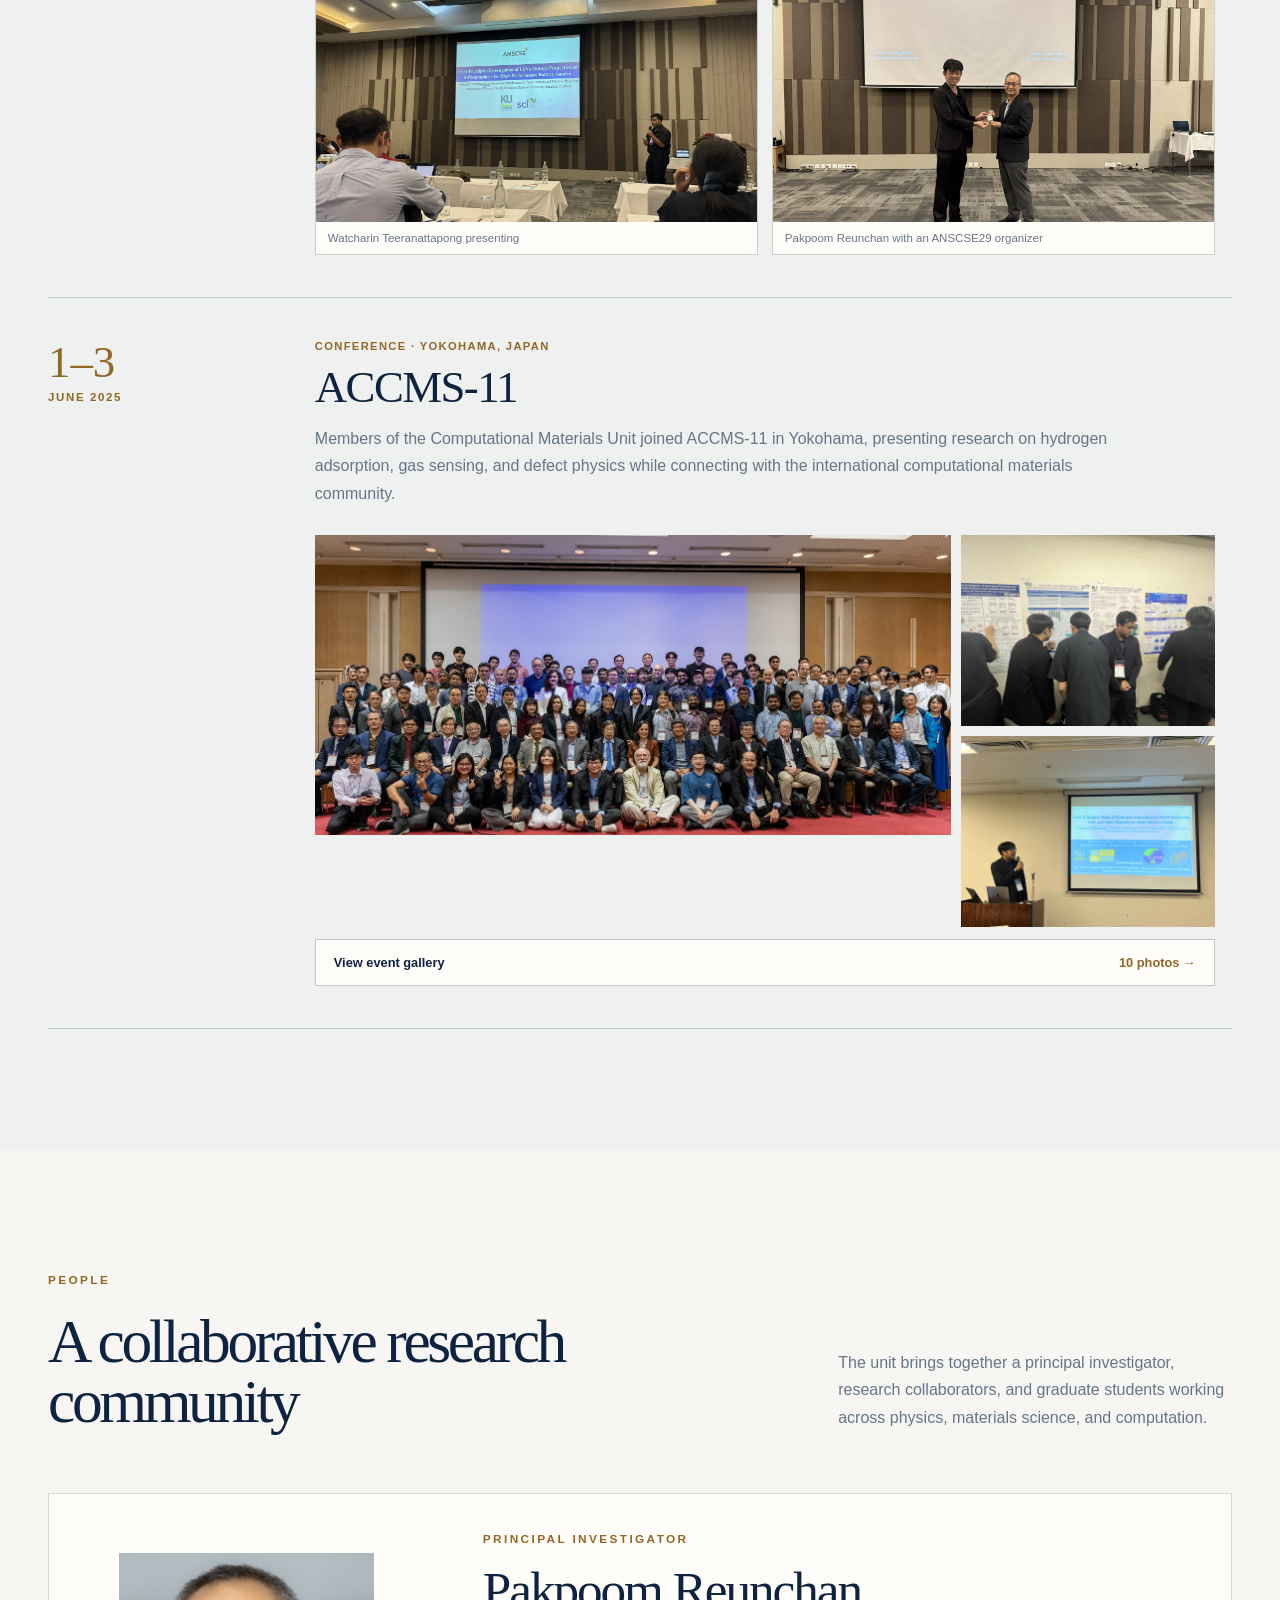
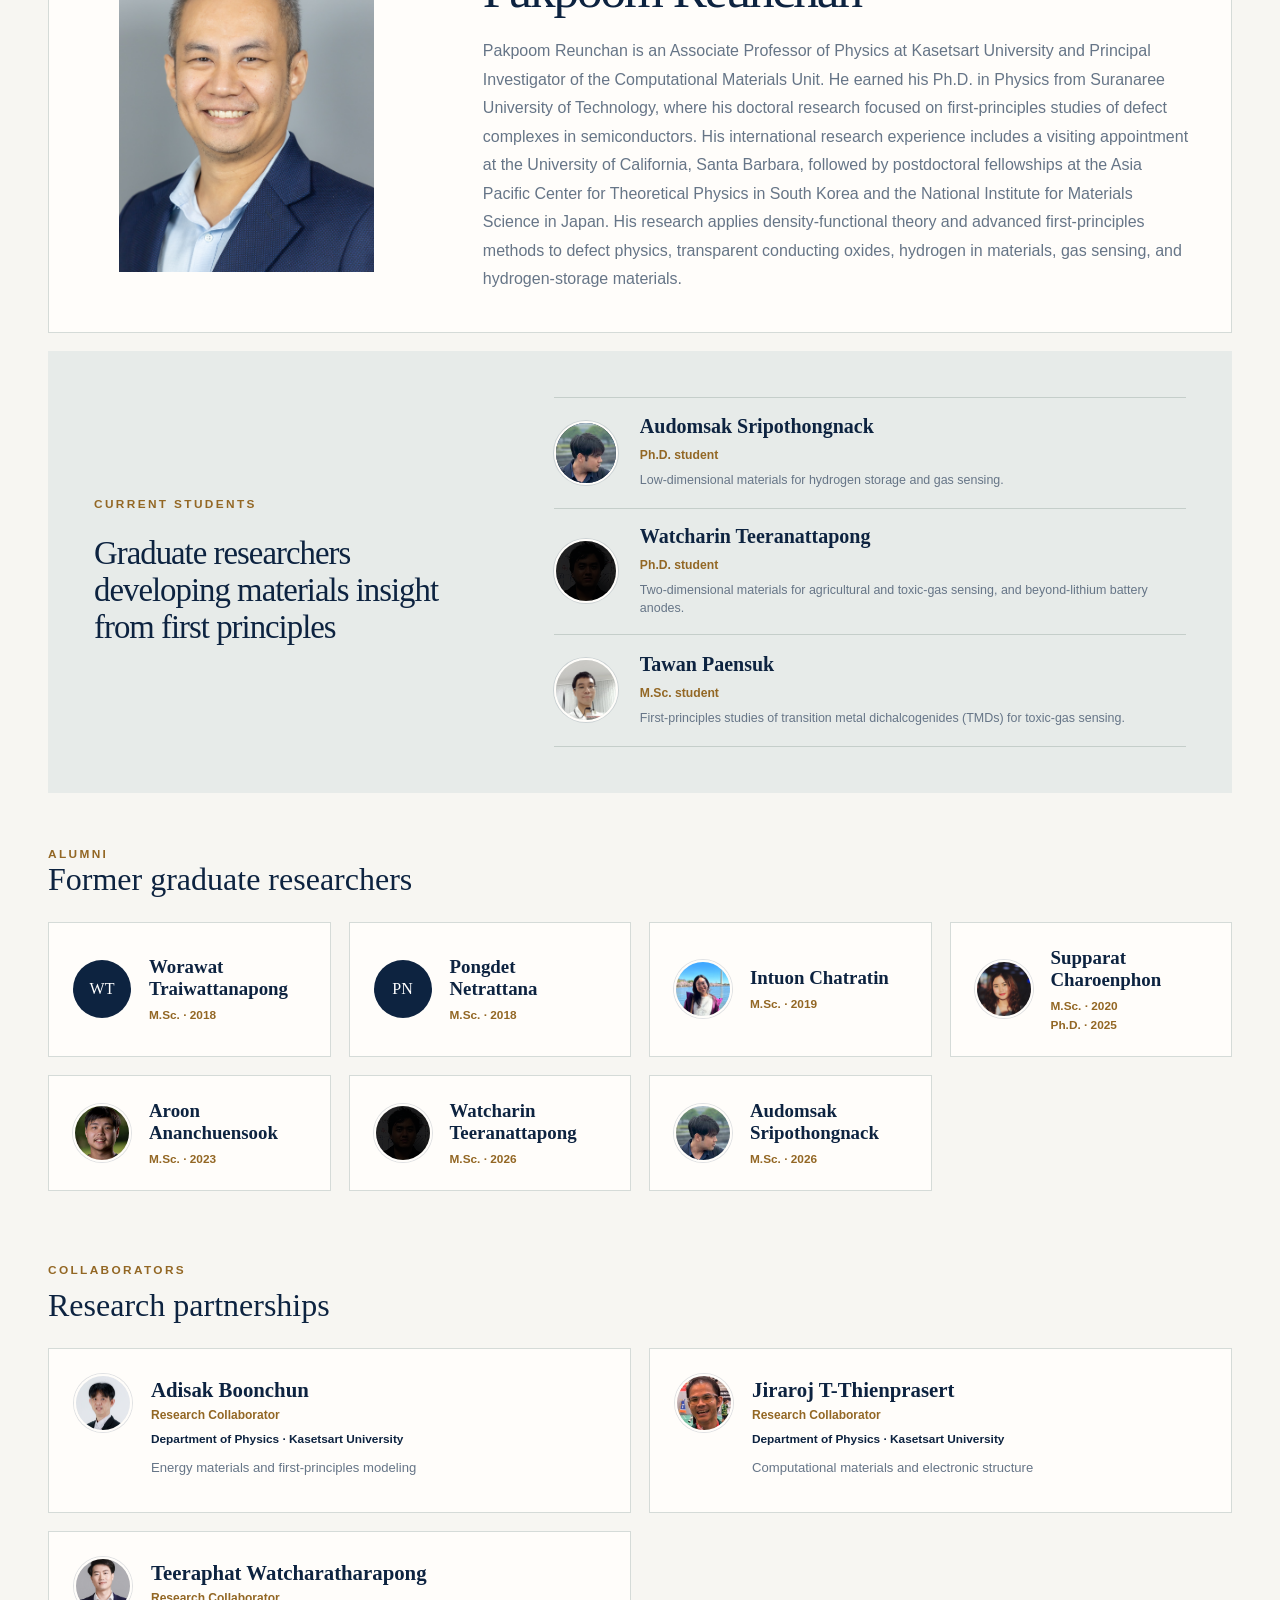
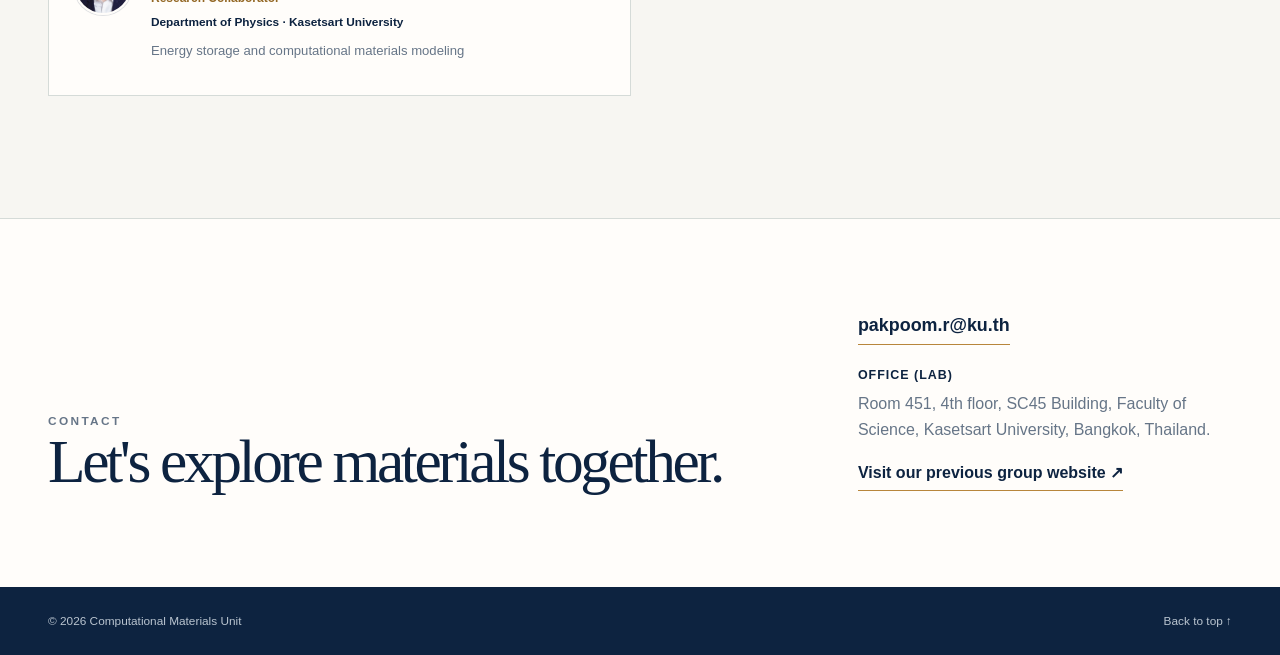
==== commit 56e094ee: "Add group and poster-session photos to IUMRS-ICA 2026 activity Co-Authored-By: Claude Opus 5.5 <nore" ====
--- a/index.html
+++ b/index.html
@@ -141,10 +141,12 @@
           <h3>IUMRS-ICA 2026</h3>
           <p class="activitySummary">Students Audomsak Sripothongnack, Watcharin Teeranattapong, and Tawan Paensuk represented the Computational Materials Unit at IUMRS-ICA 2026 at ICC Tainan, presenting first-principles research on hydrogen storage, battery anodes, and gas sensing.</p>
           <div class="activityGallery">
+            <figure class="featuredPhoto"><button class="galleryButton" type="button" data-full="assets/iumrs-ica2026-group.webp" aria-label="Enlarge photo: Our students at IUMRS-ICA 2026"><img src="assets/iumrs-ica2026-group.webp" alt="Tawan Paensuk, Watcharin Teeranattapong, and Audomsak Sripothongnack in front of the IUMRS-ICA 2026 Tainan, Taiwan backdrop at ICC Tainan" loading="lazy"></button><figcaption>Tawan Paensuk, Watcharin Teeranattapong, and Audomsak Sripothongnack at IUMRS-ICA 2026</figcaption></figure>
             <figure><button class="galleryButton" type="button" data-full="assets/iumrs-ica2026-audomsak-talk.webp" aria-label="Enlarge photo: Audomsak Sripothongnack presenting at IUMRS-ICA 2026"><img src="assets/iumrs-ica2026-audomsak-talk.webp" alt="Audomsak Sripothongnack presenting conclusions on V- and Fe-doped BNC2 for hydrogen storage at ICC Tainan" loading="lazy"></button><figcaption>Audomsak Sripothongnack presenting on hydrogen storage</figcaption></figure>
             <figure><button class="galleryButton" type="button" data-full="assets/iumrs-ica2026-audomsak-qa.webp" aria-label="Enlarge photo: Q&amp;A after Audomsak Sripothongnack's talk at IUMRS-ICA 2026"><img src="assets/iumrs-ica2026-audomsak-qa.webp" alt="Question-and-answer session after the CMKU presentation at ICC Tainan" loading="lazy"></button><figcaption>Q&amp;A after the talk</figcaption></figure>
             <figure><button class="galleryButton" type="button" data-full="assets/iumrs-ica2026-watcharin-poster.webp" aria-label="Enlarge photo: Watcharin Teeranattapong's poster at IUMRS-ICA 2026"><img src="assets/iumrs-ica2026-watcharin-poster.webp" alt="Audomsak Sripothongnack and Watcharin Teeranattapong at the δ-phographene battery-anode poster" loading="lazy"></button><figcaption>Watcharin Teeranattapong’s battery-anode poster</figcaption></figure>
             <figure><button class="galleryButton" type="button" data-full="assets/iumrs-ica2026-tawan-poster.webp" aria-label="Enlarge photo: Tawan Paensuk's poster at IUMRS-ICA 2026"><img src="assets/iumrs-ica2026-tawan-poster.webp" alt="Tawan Paensuk and Audomsak Sripothongnack at the Janus HfSSe and ZrSSe gas-sensing poster" loading="lazy"></button><figcaption>Tawan Paensuk’s gas-sensing poster</figcaption></figure>
+            <figure class="featuredPhoto"><button class="galleryButton" type="button" data-full="assets/iumrs-ica2026-poster-session.webp" aria-label="Enlarge photo: Poster session at IUMRS-ICA 2026"><img src="assets/iumrs-ica2026-poster-session.webp" alt="Researchers discussing a poster during the IUMRS-ICA 2026 poster session" loading="lazy"></button><figcaption>Exchanging ideas at the poster session</figcaption></figure>
           </div>
         </div>
       </article>
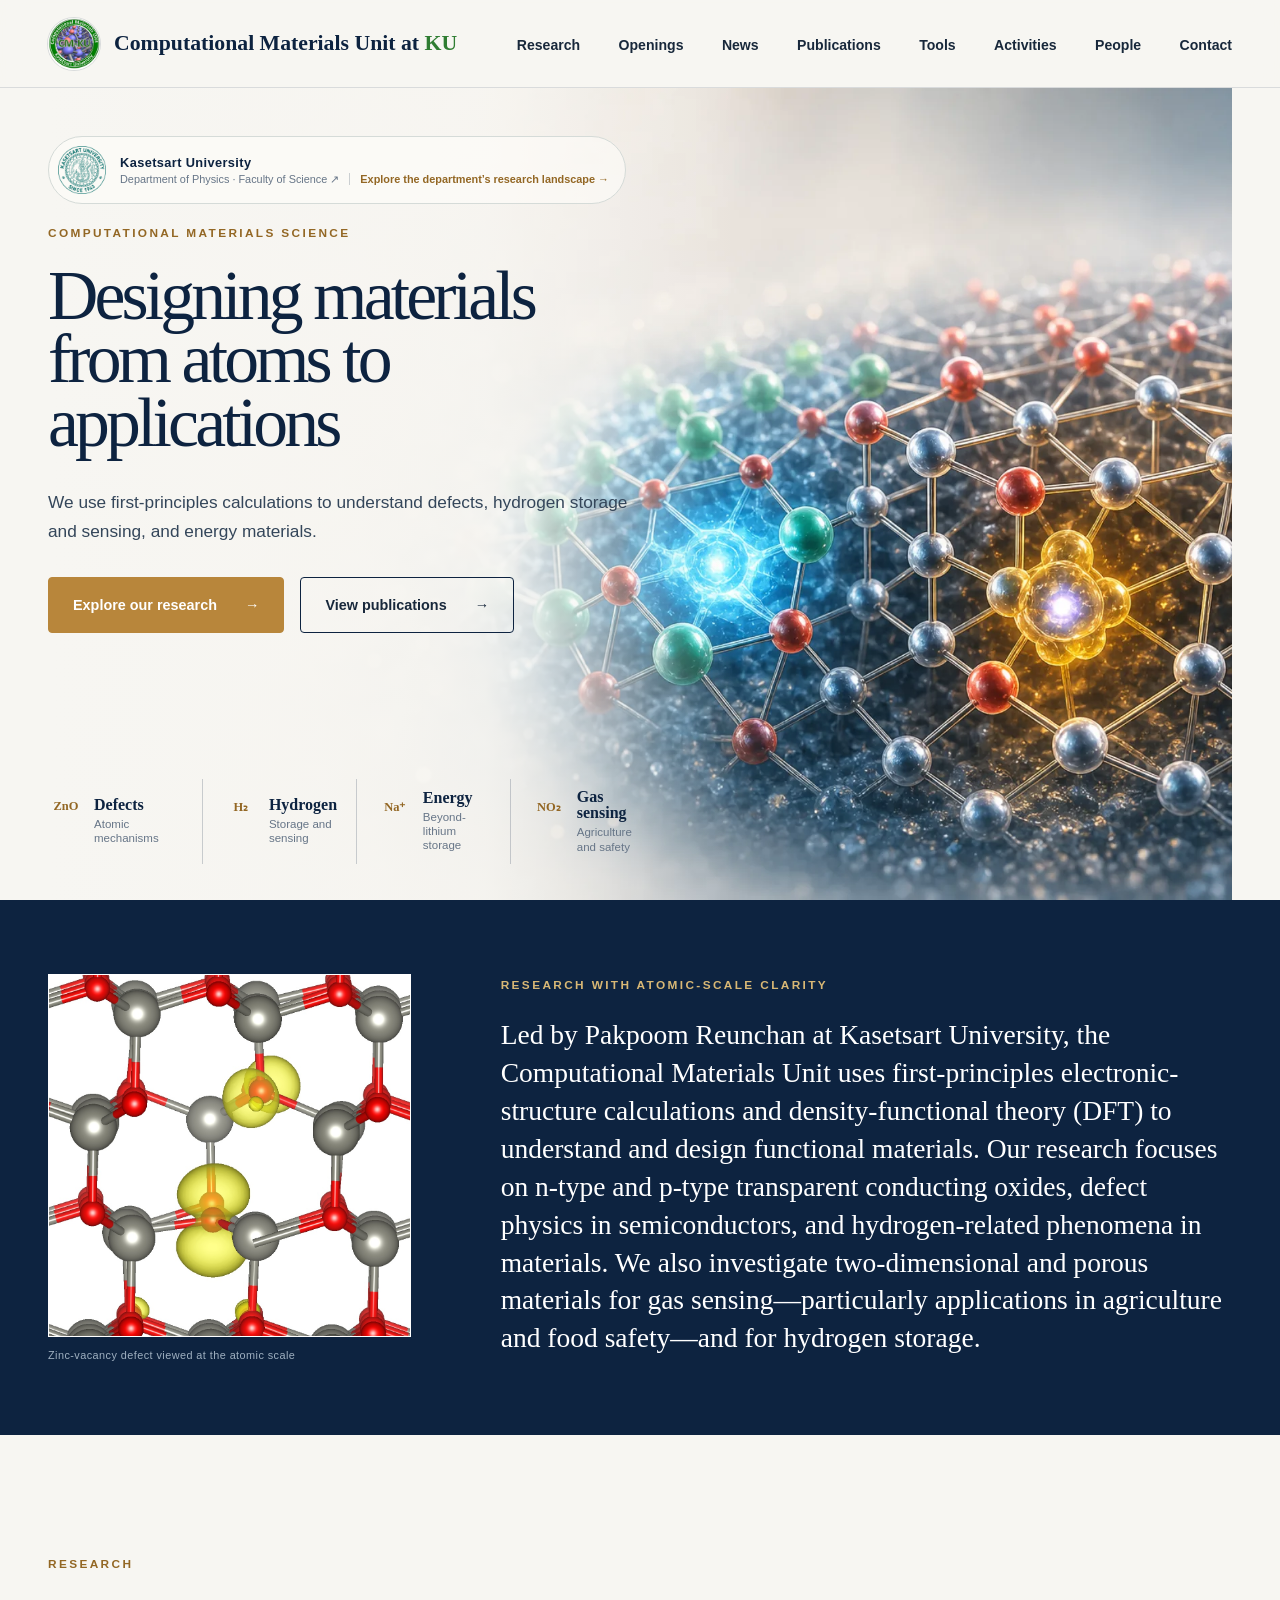
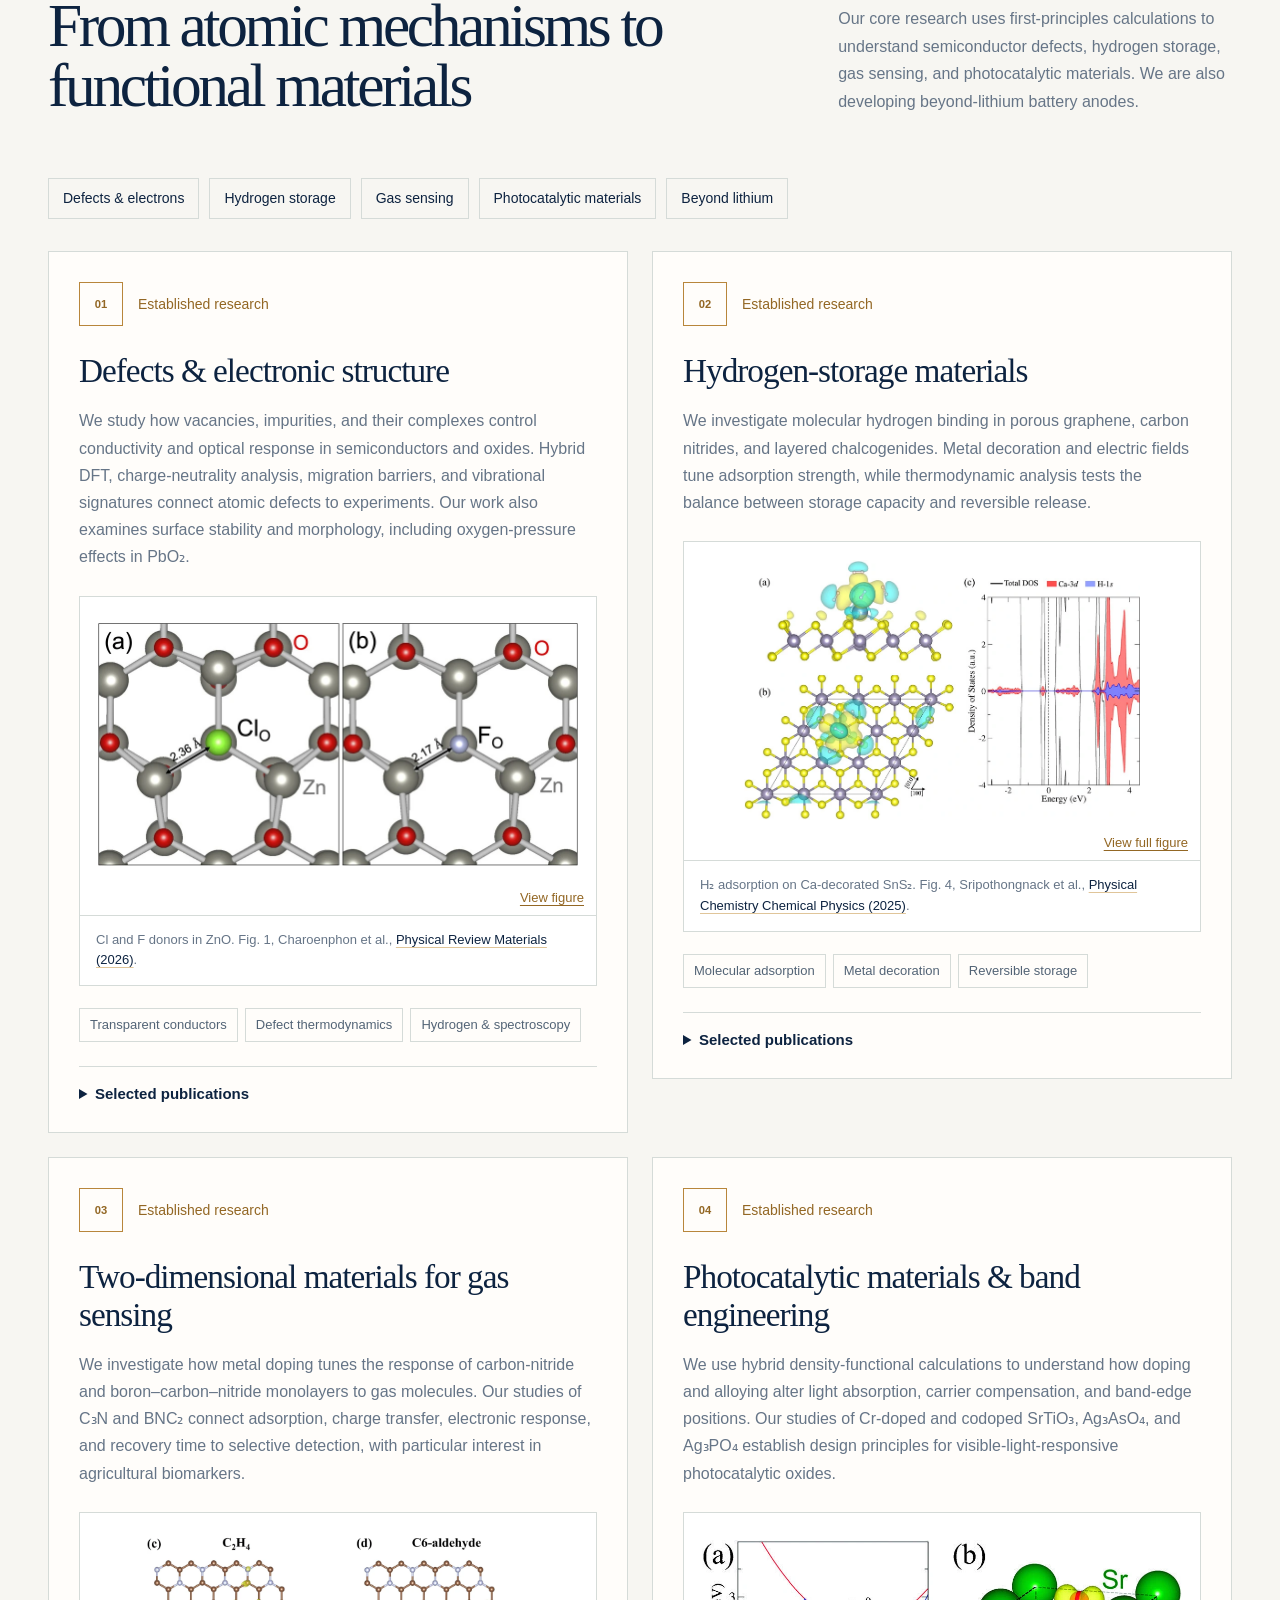
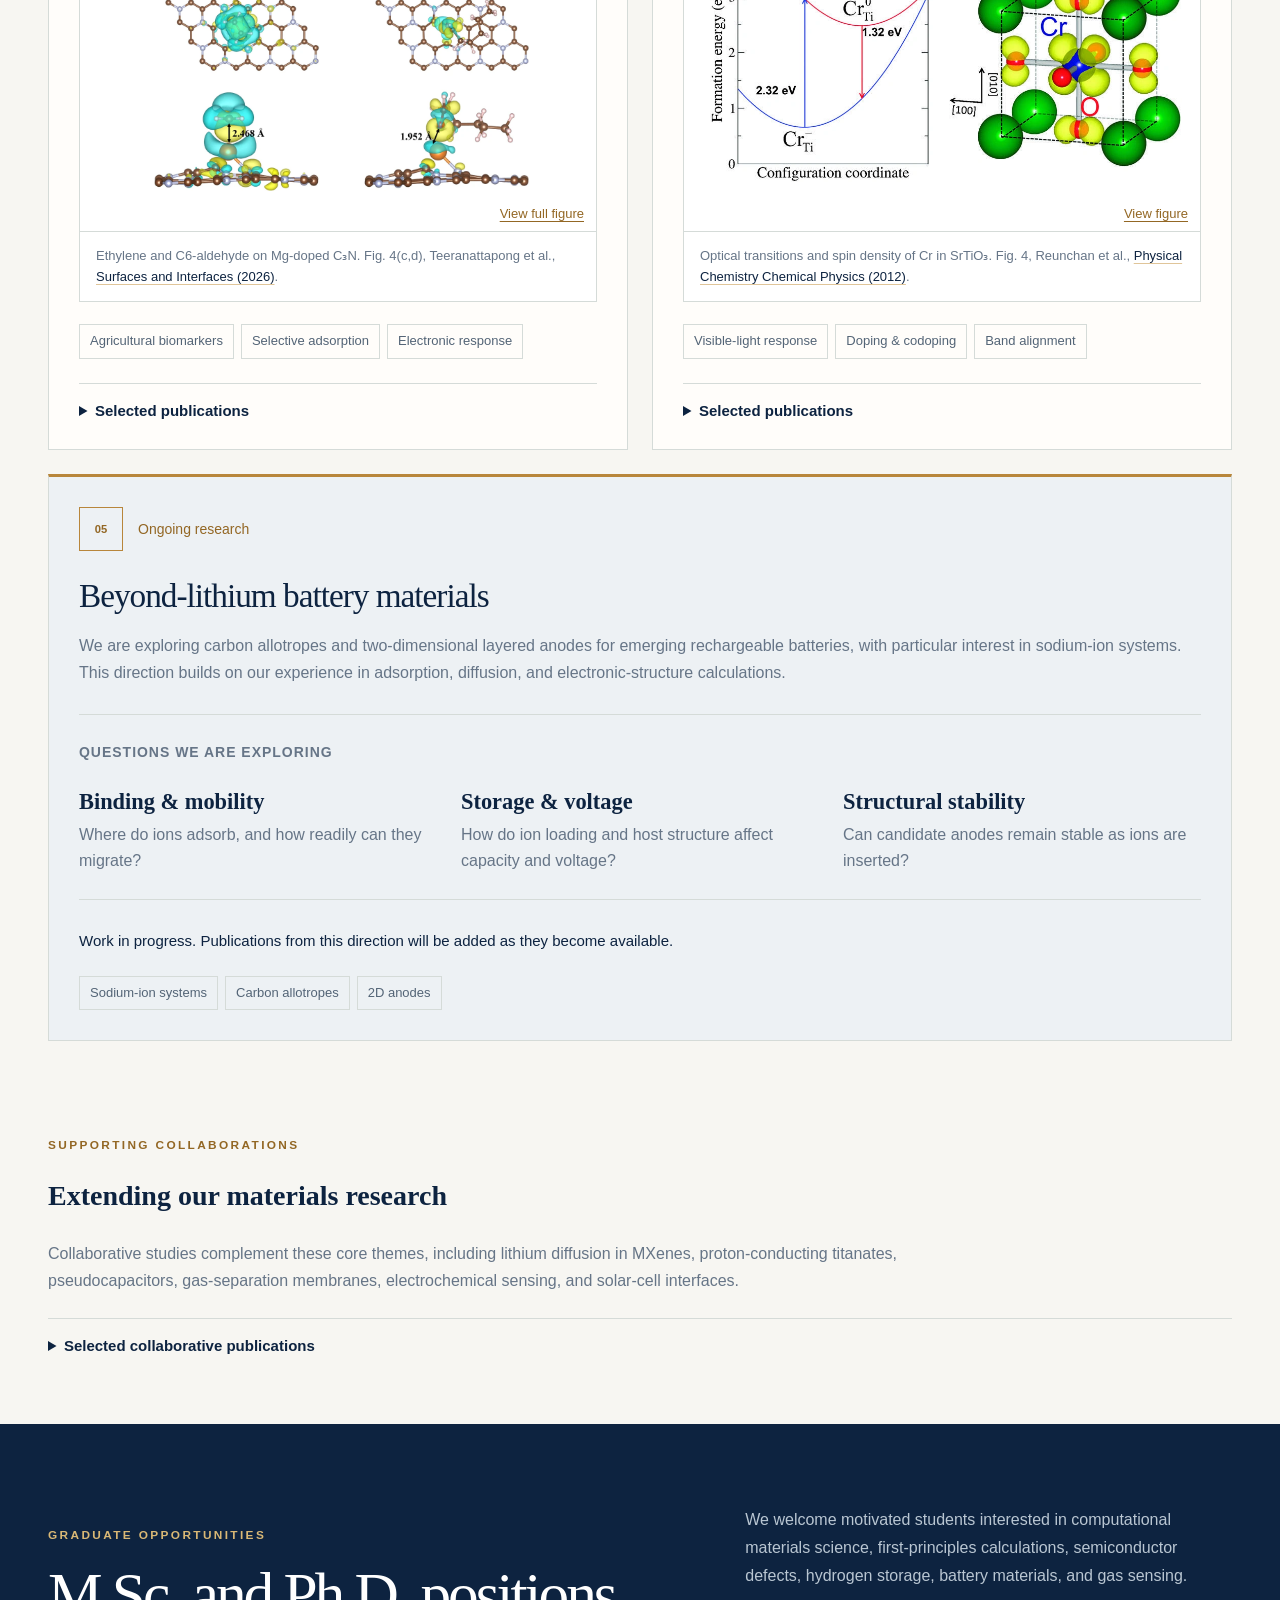
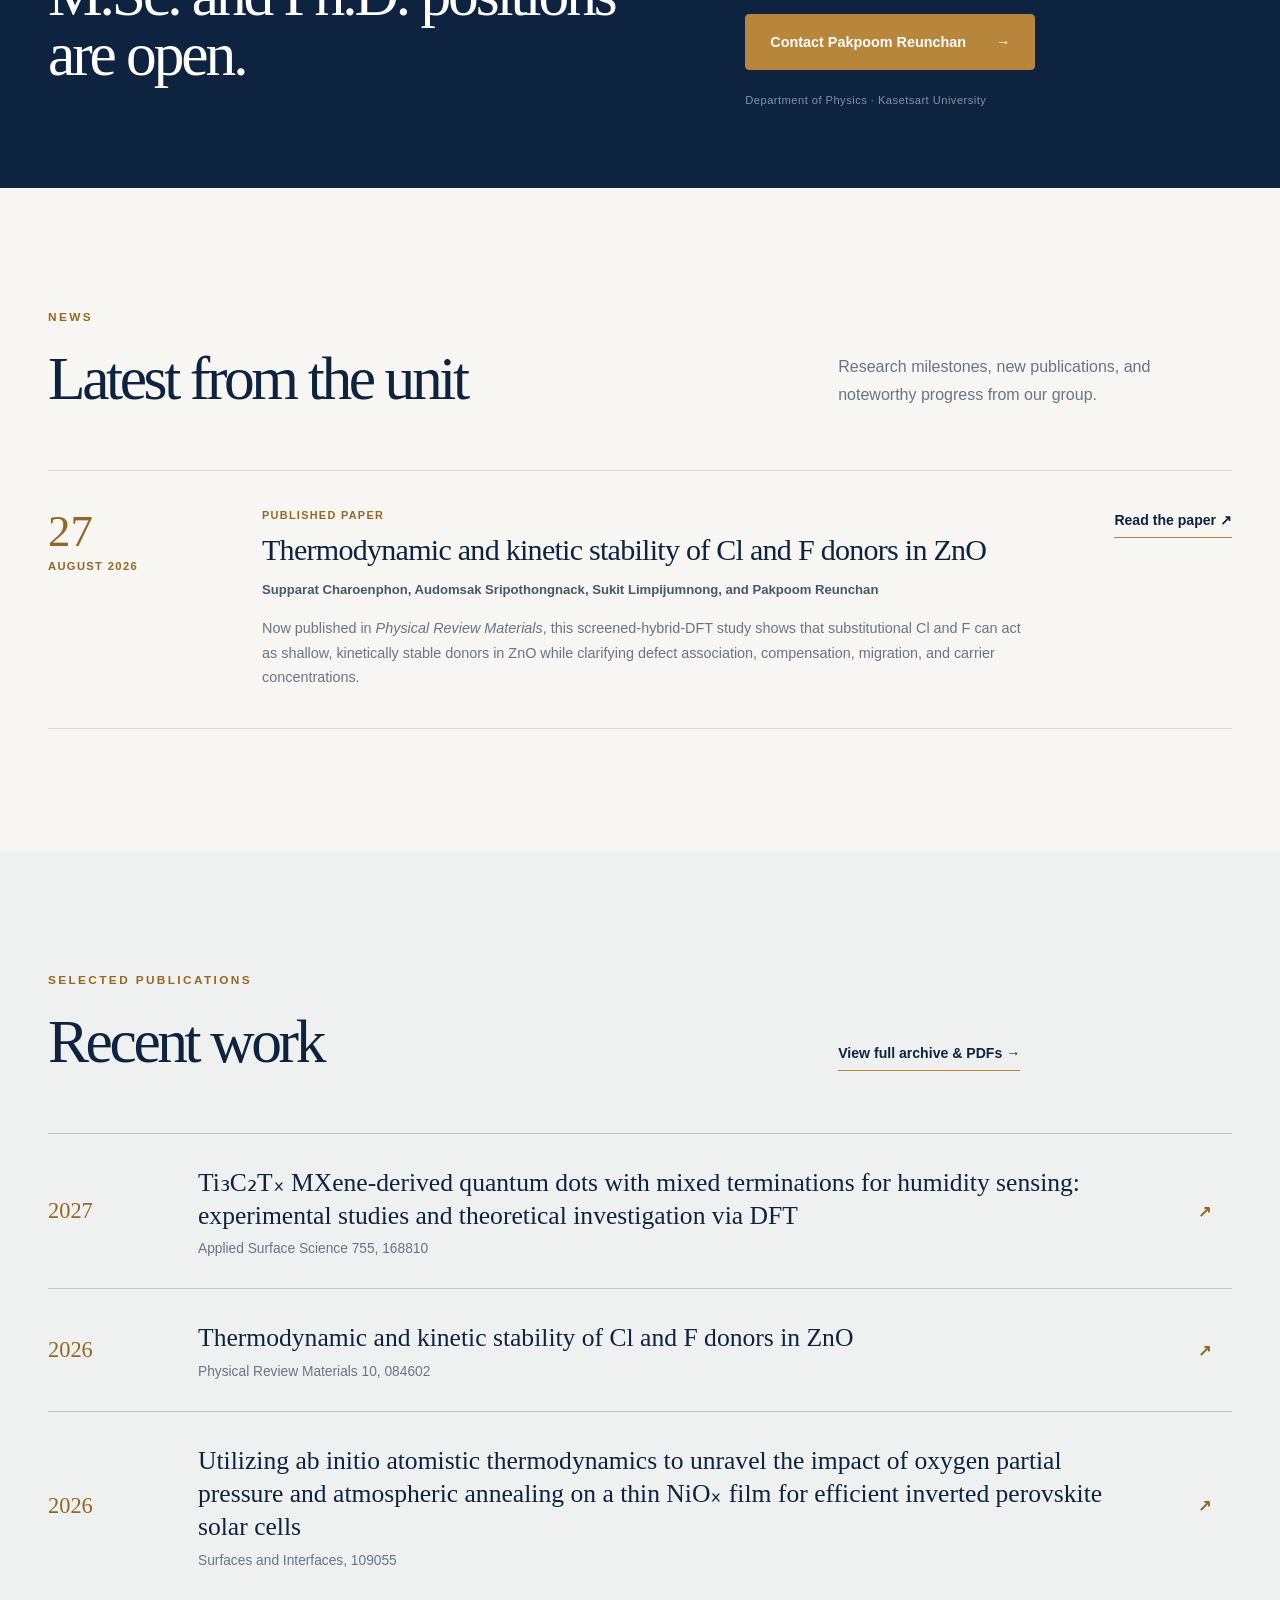
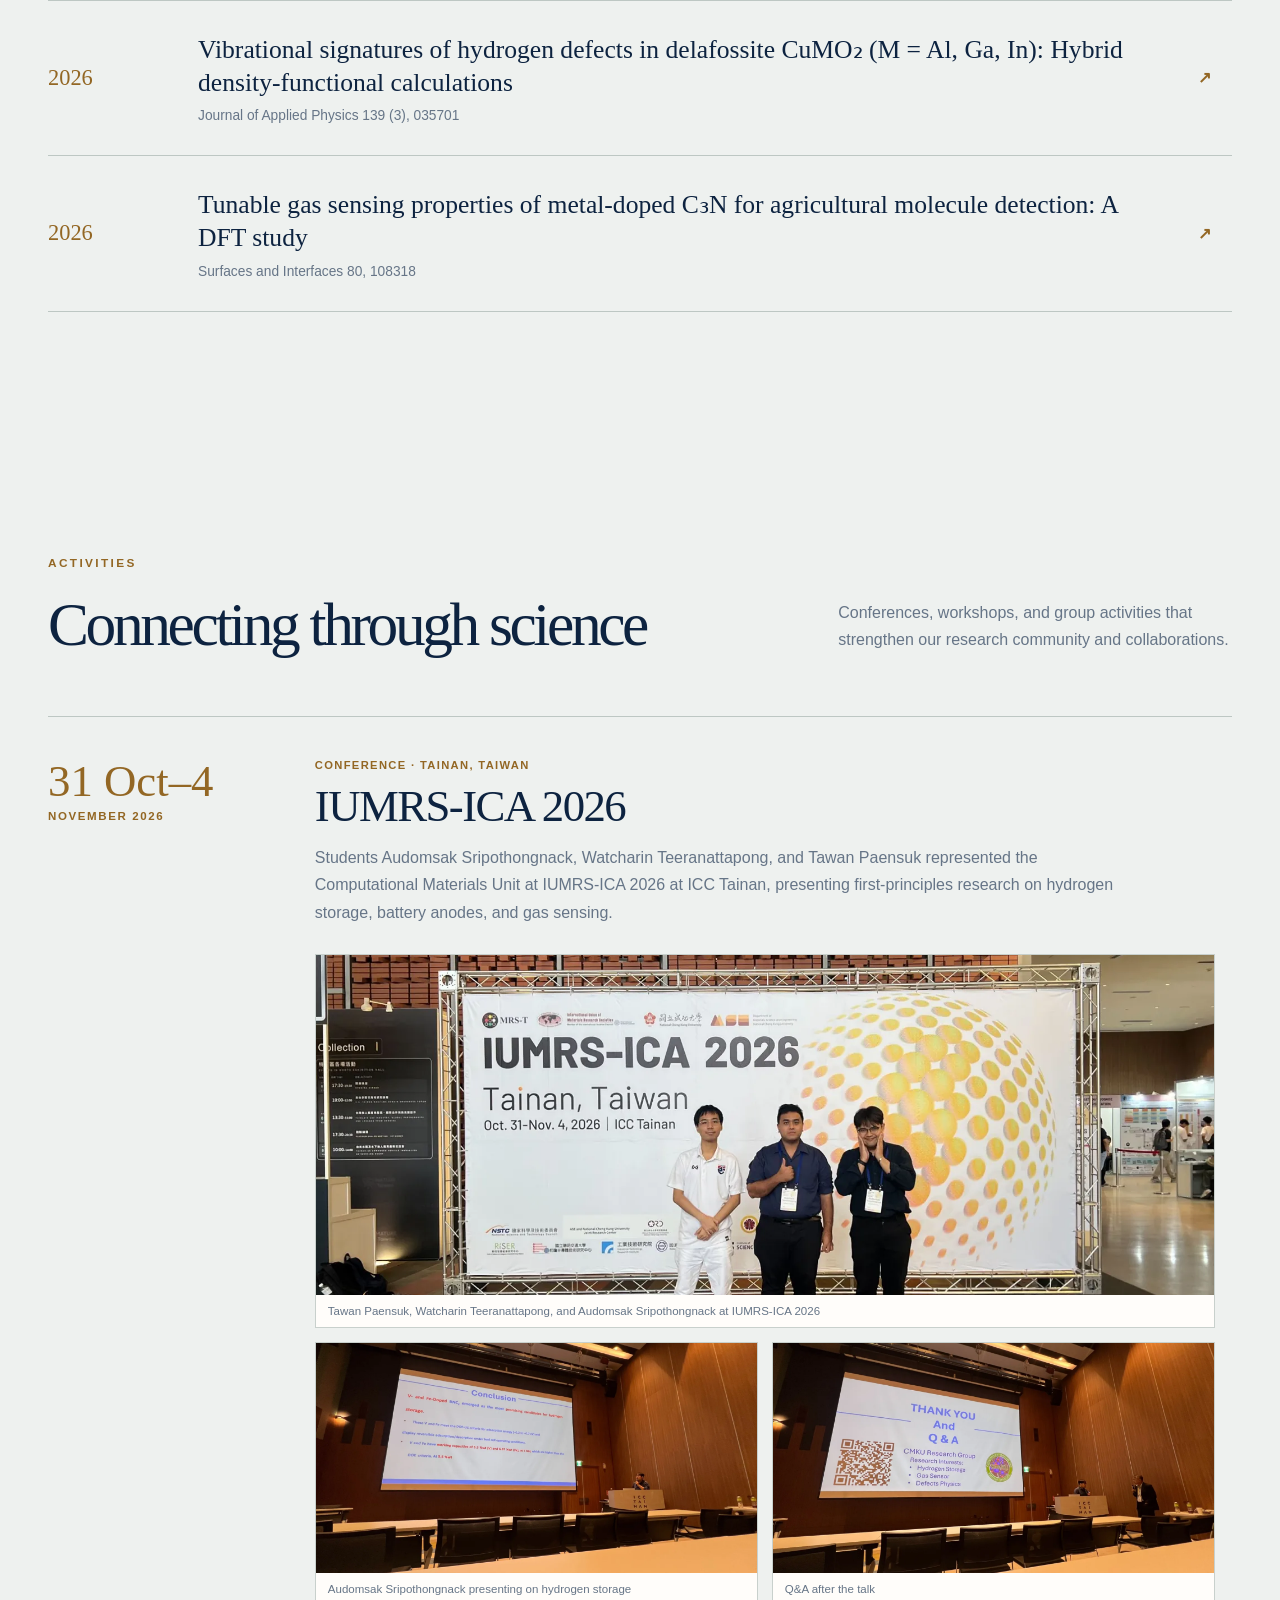
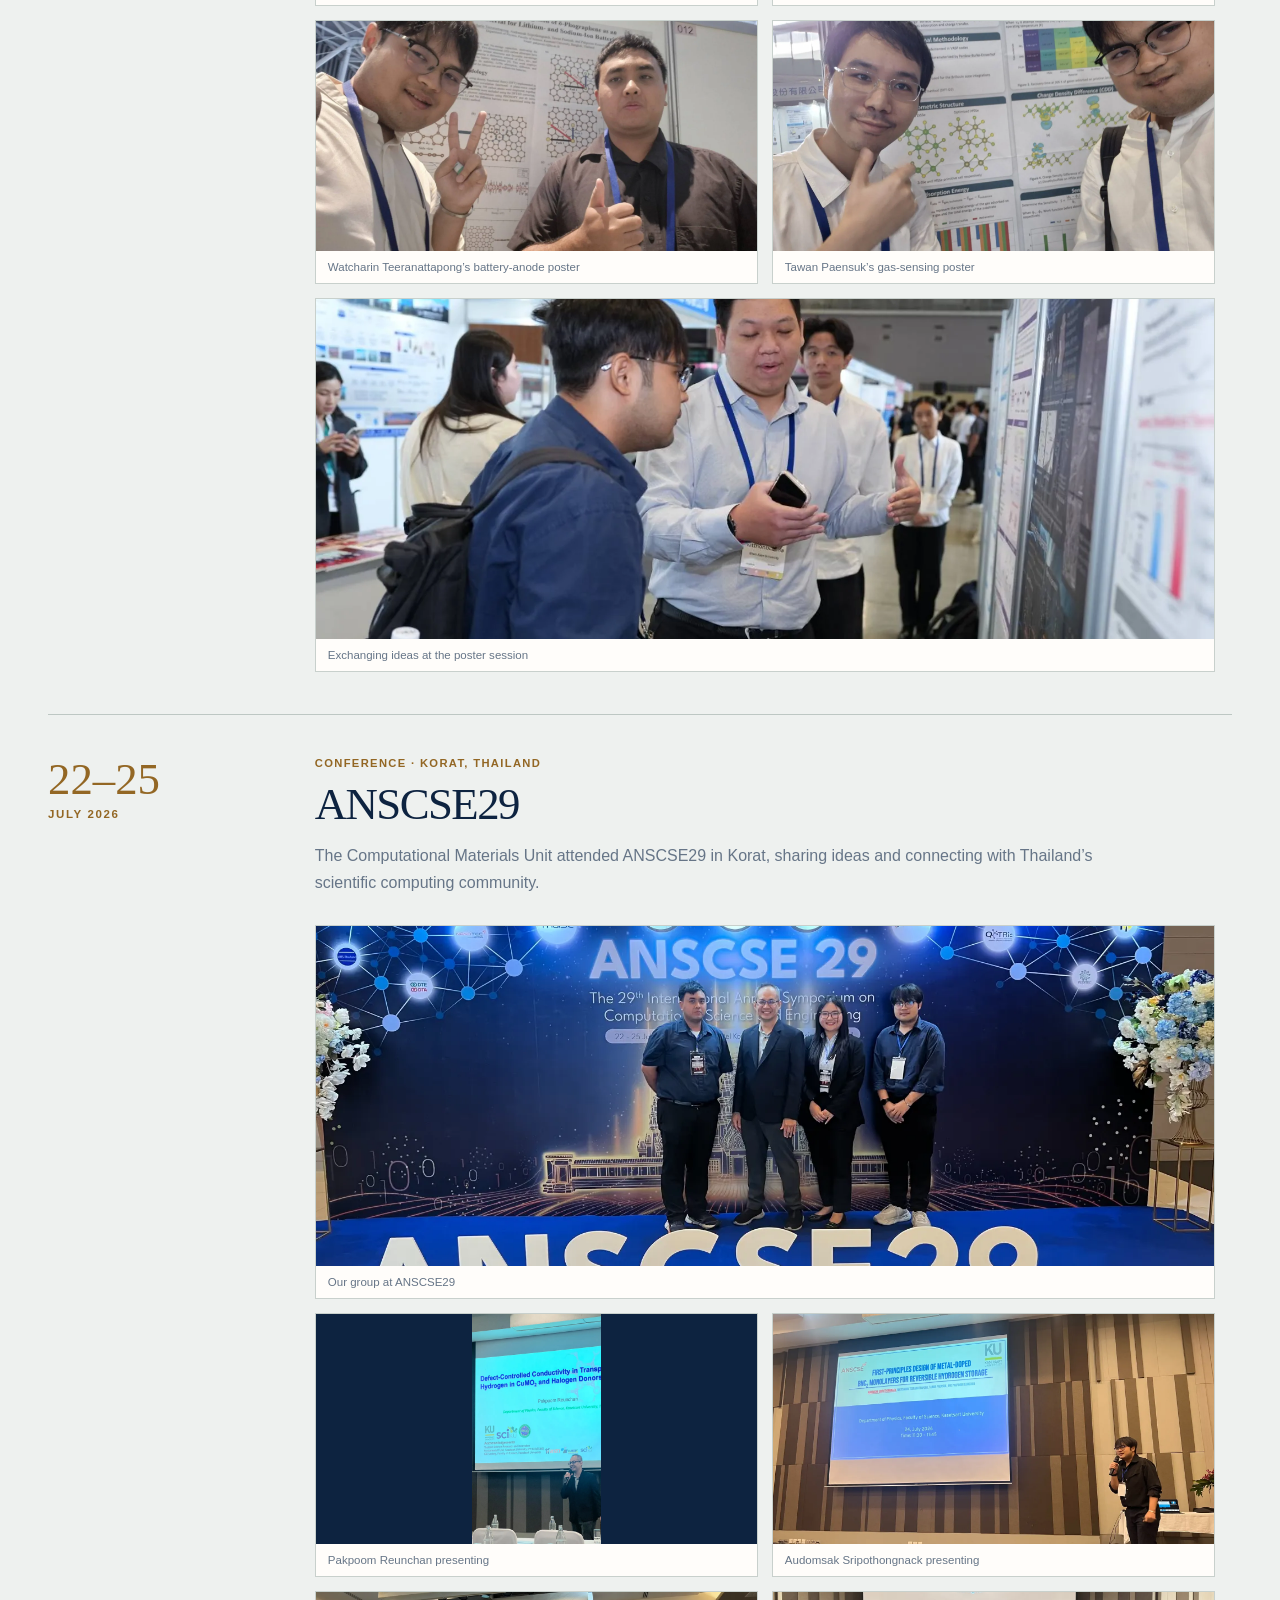
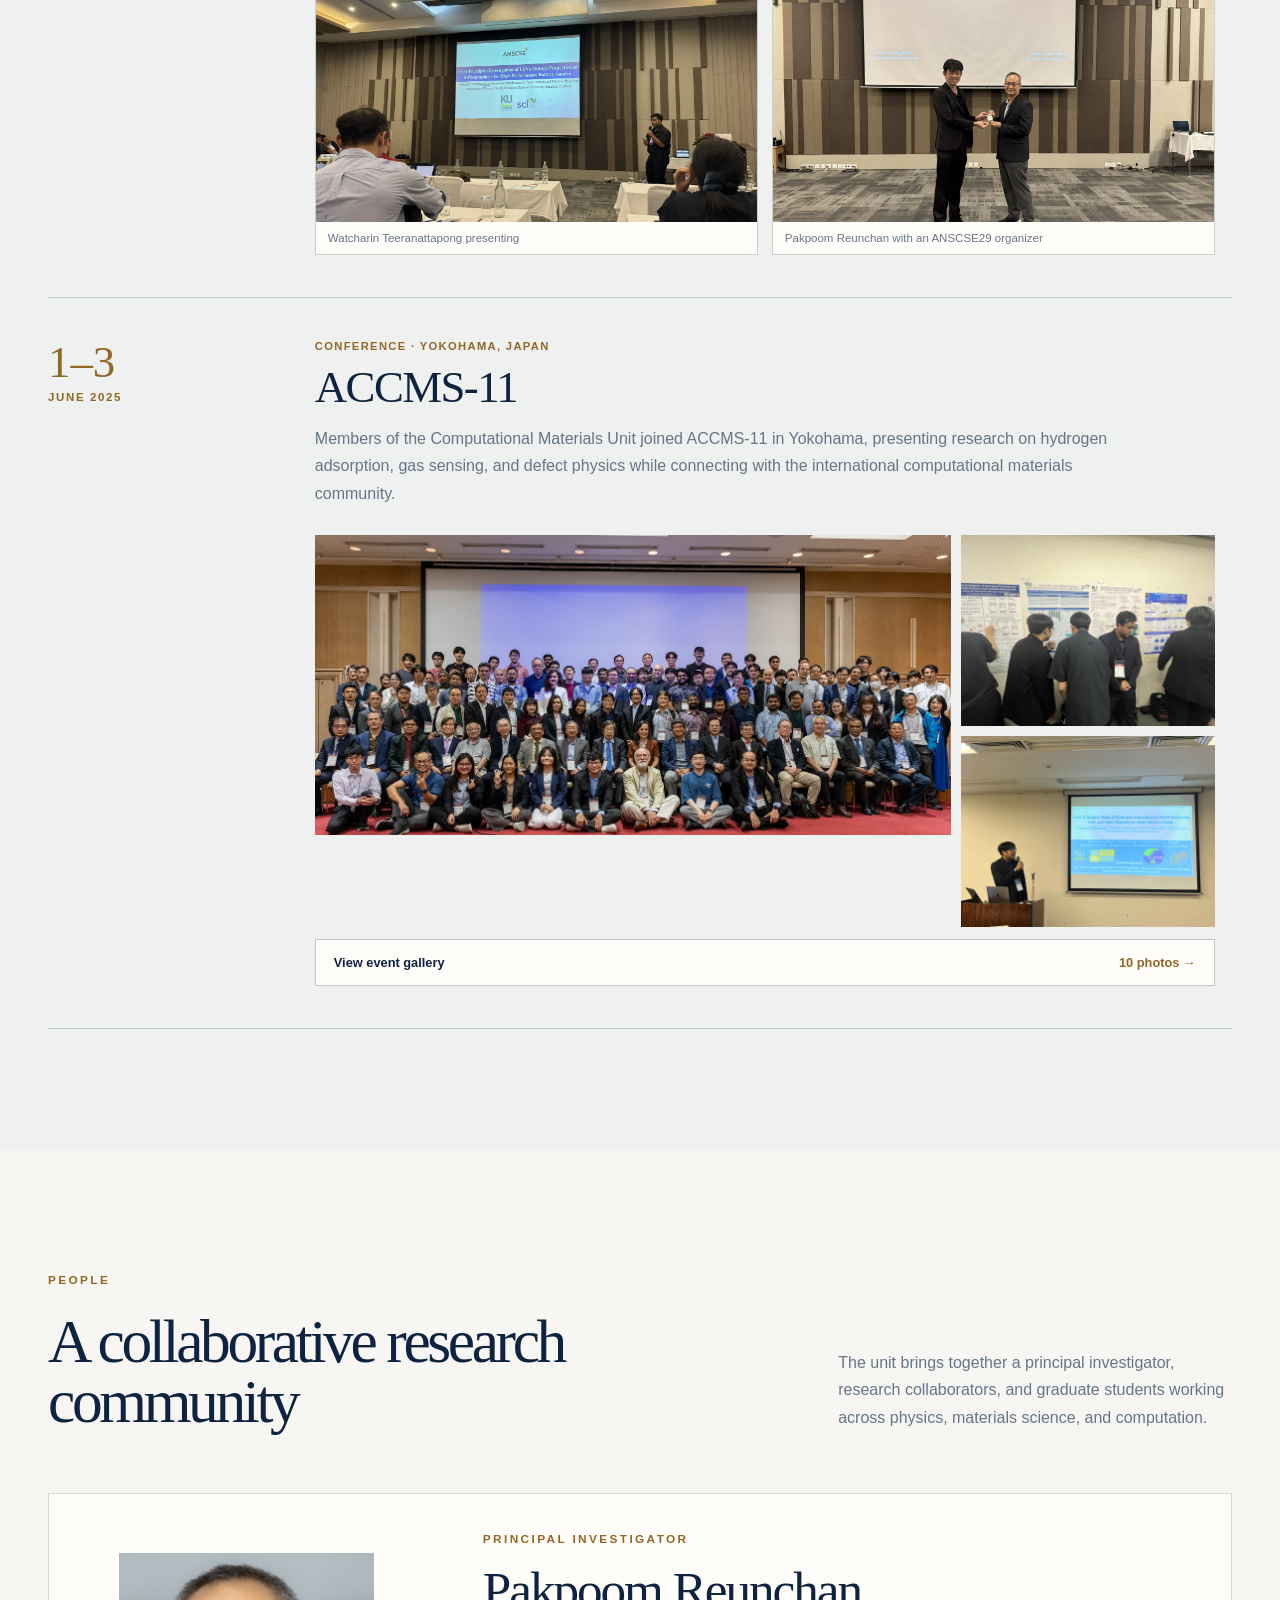
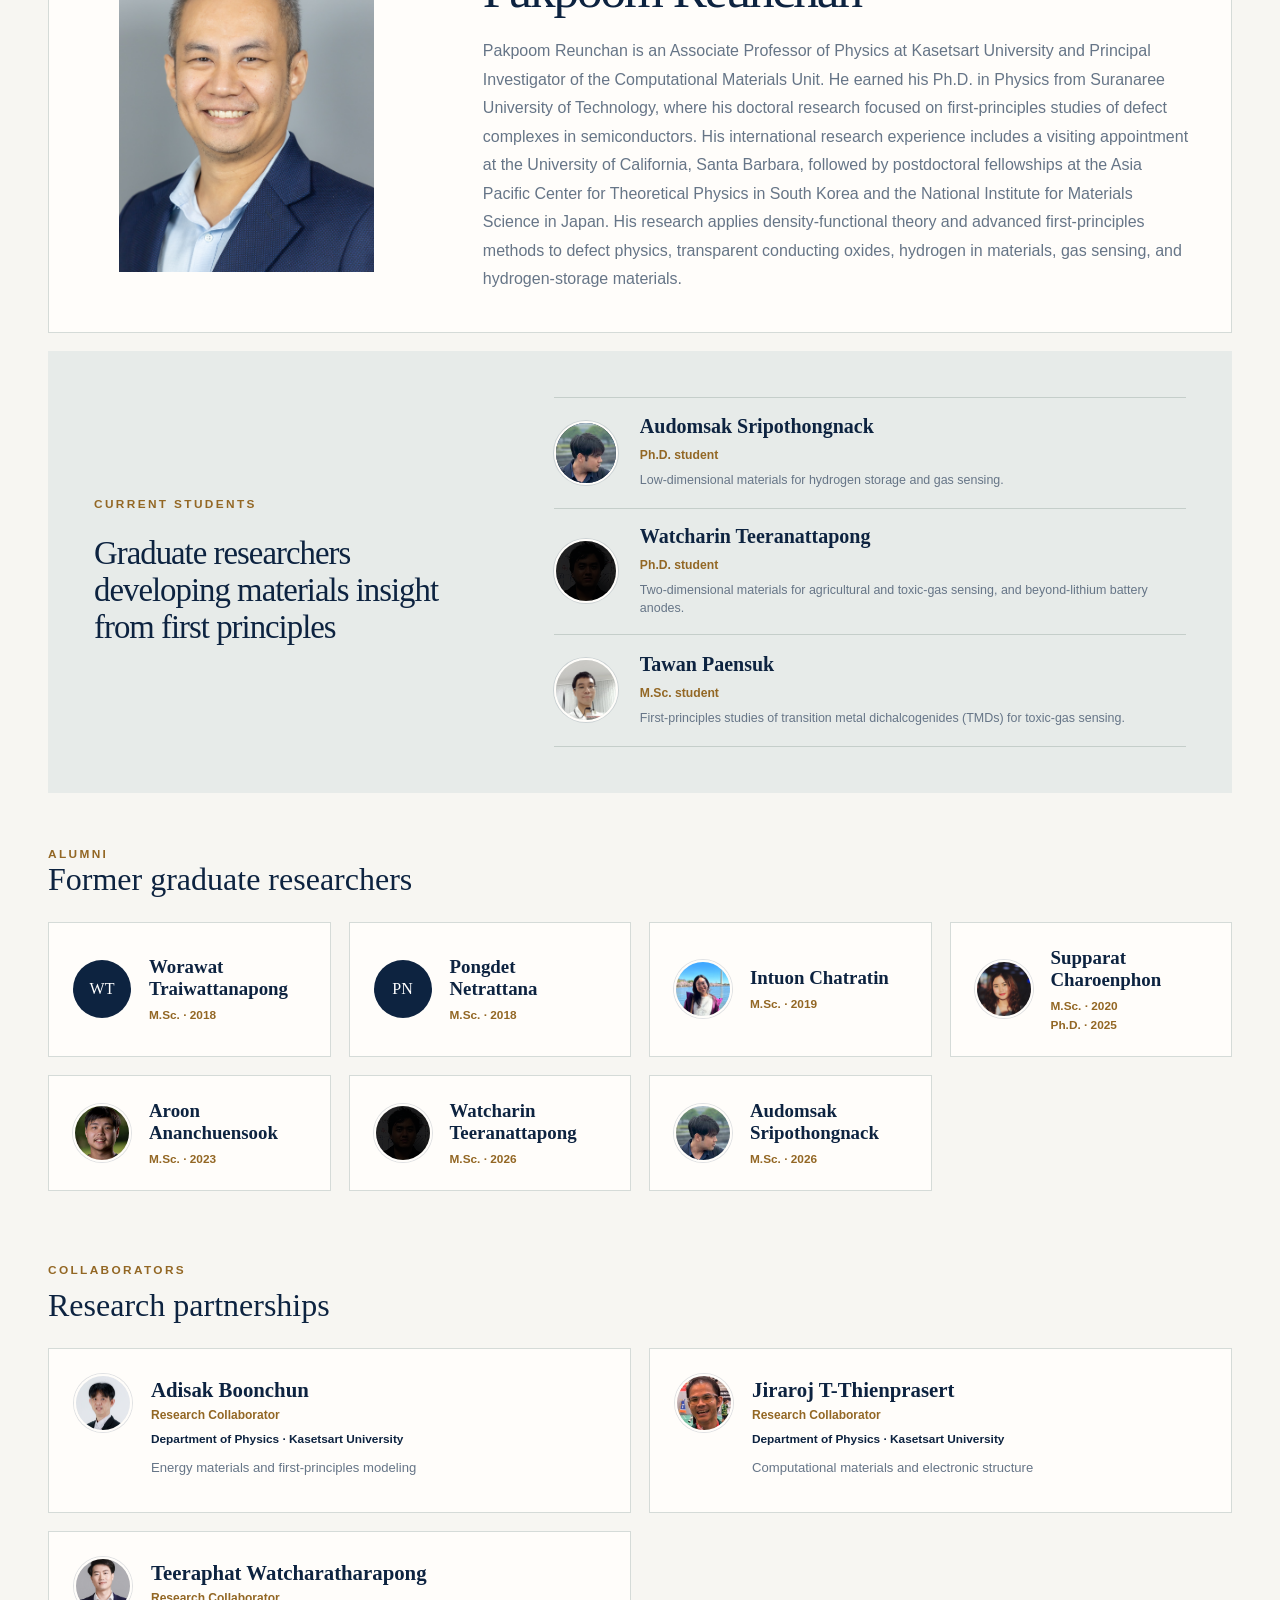
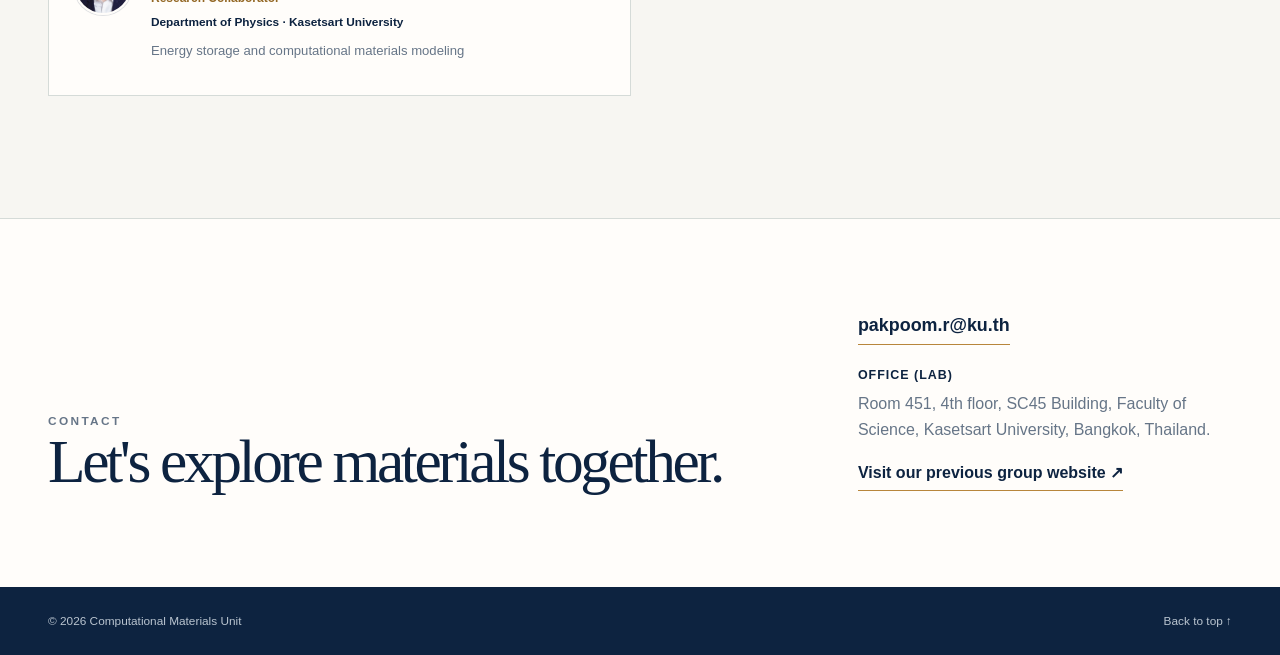
==== commit e4c8030b: "Correct IUMRS-ICA 2026 end date to 4 November Co-Authored-By: Claude Opus 5.5 <noreply@anthropic.com" ====
--- a/index.html
+++ b/index.html
@@ -135,7 +135,7 @@
     <div class="heading"><div><p class="eyebrow">Activities</p><h2>Connecting through science</h2></div><p>Conferences, workshops, and group activities that strengthen our research community and collaborations.</p></div>
     <div class="activityList">
       <article class="activityCard">
-        <time datetime="2026-10-31"><span>31 Oct–5</span><b>November 2026</b></time>
+        <time datetime="2026-10-31"><span>31 Oct–4</span><b>November 2026</b></time>
         <div>
           <p class="activityType">Conference · Tainan, Taiwan</p>
           <h3>IUMRS-ICA 2026</h3>
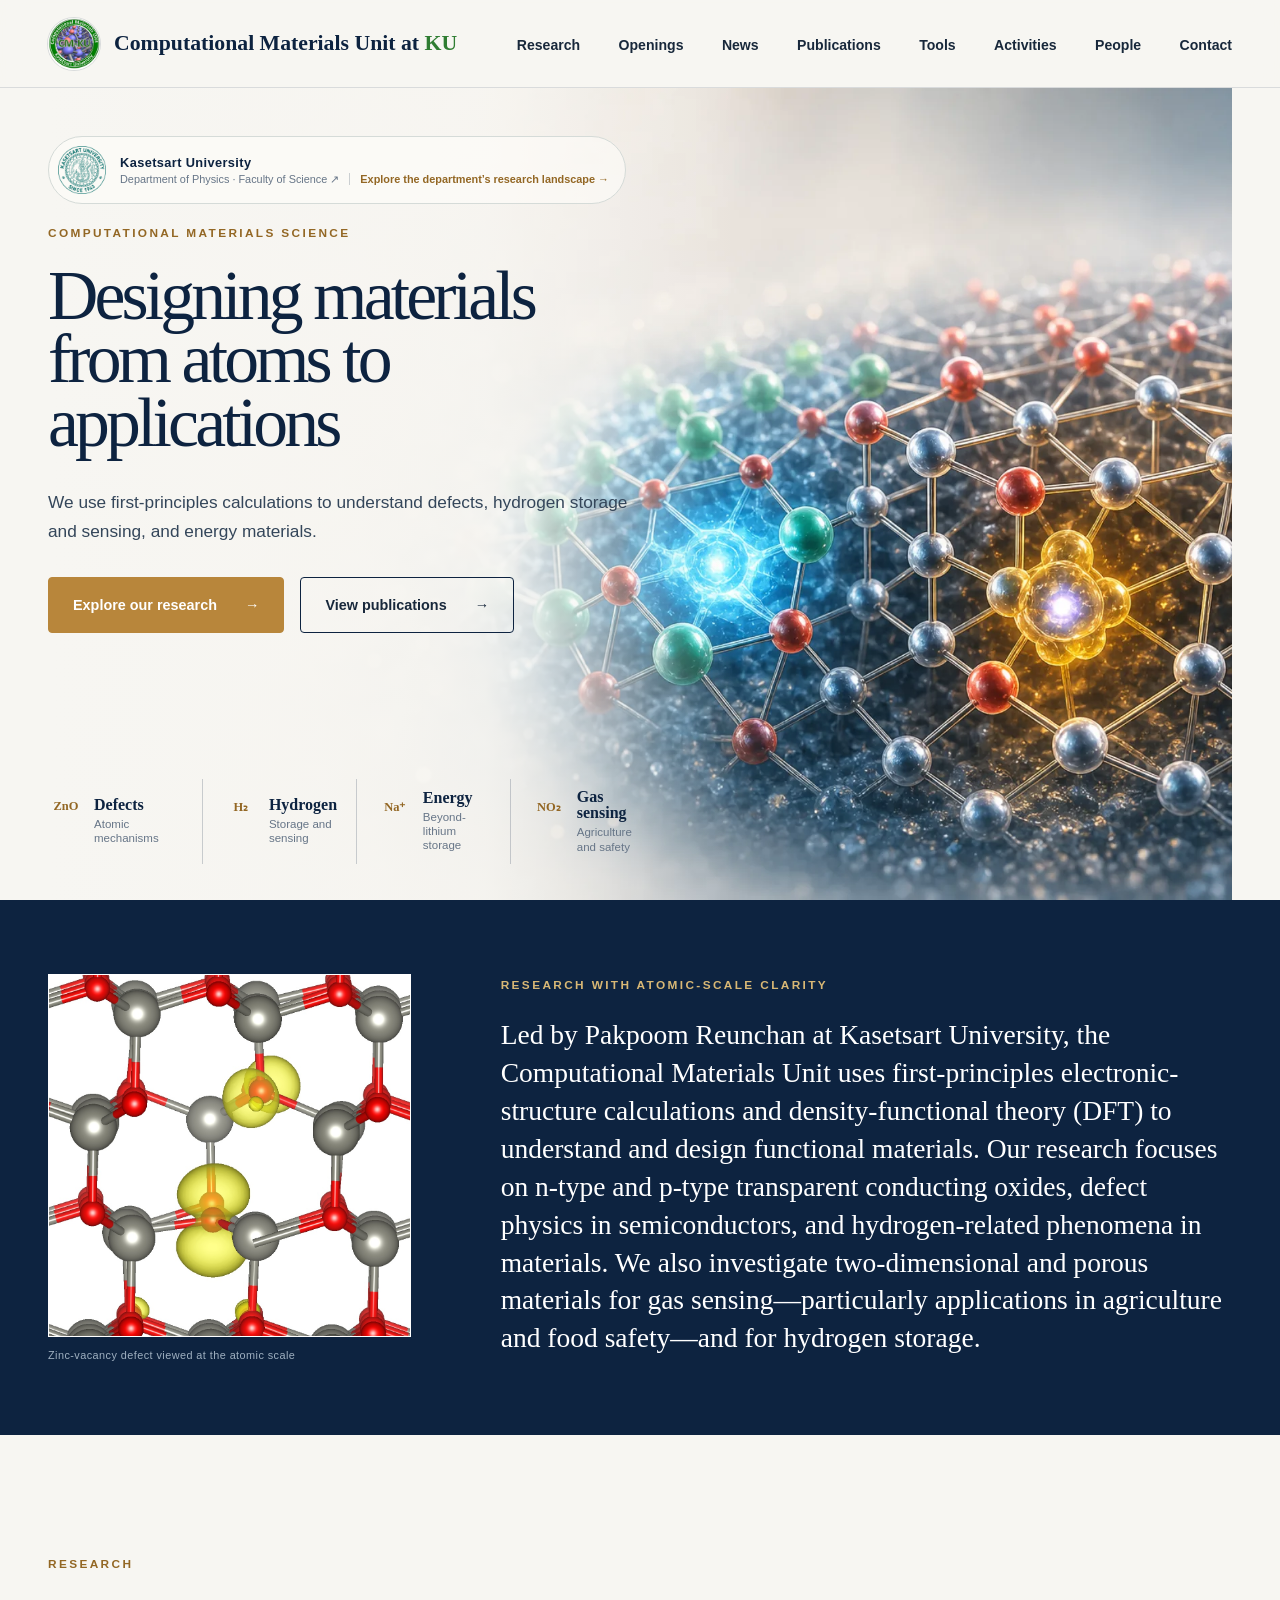
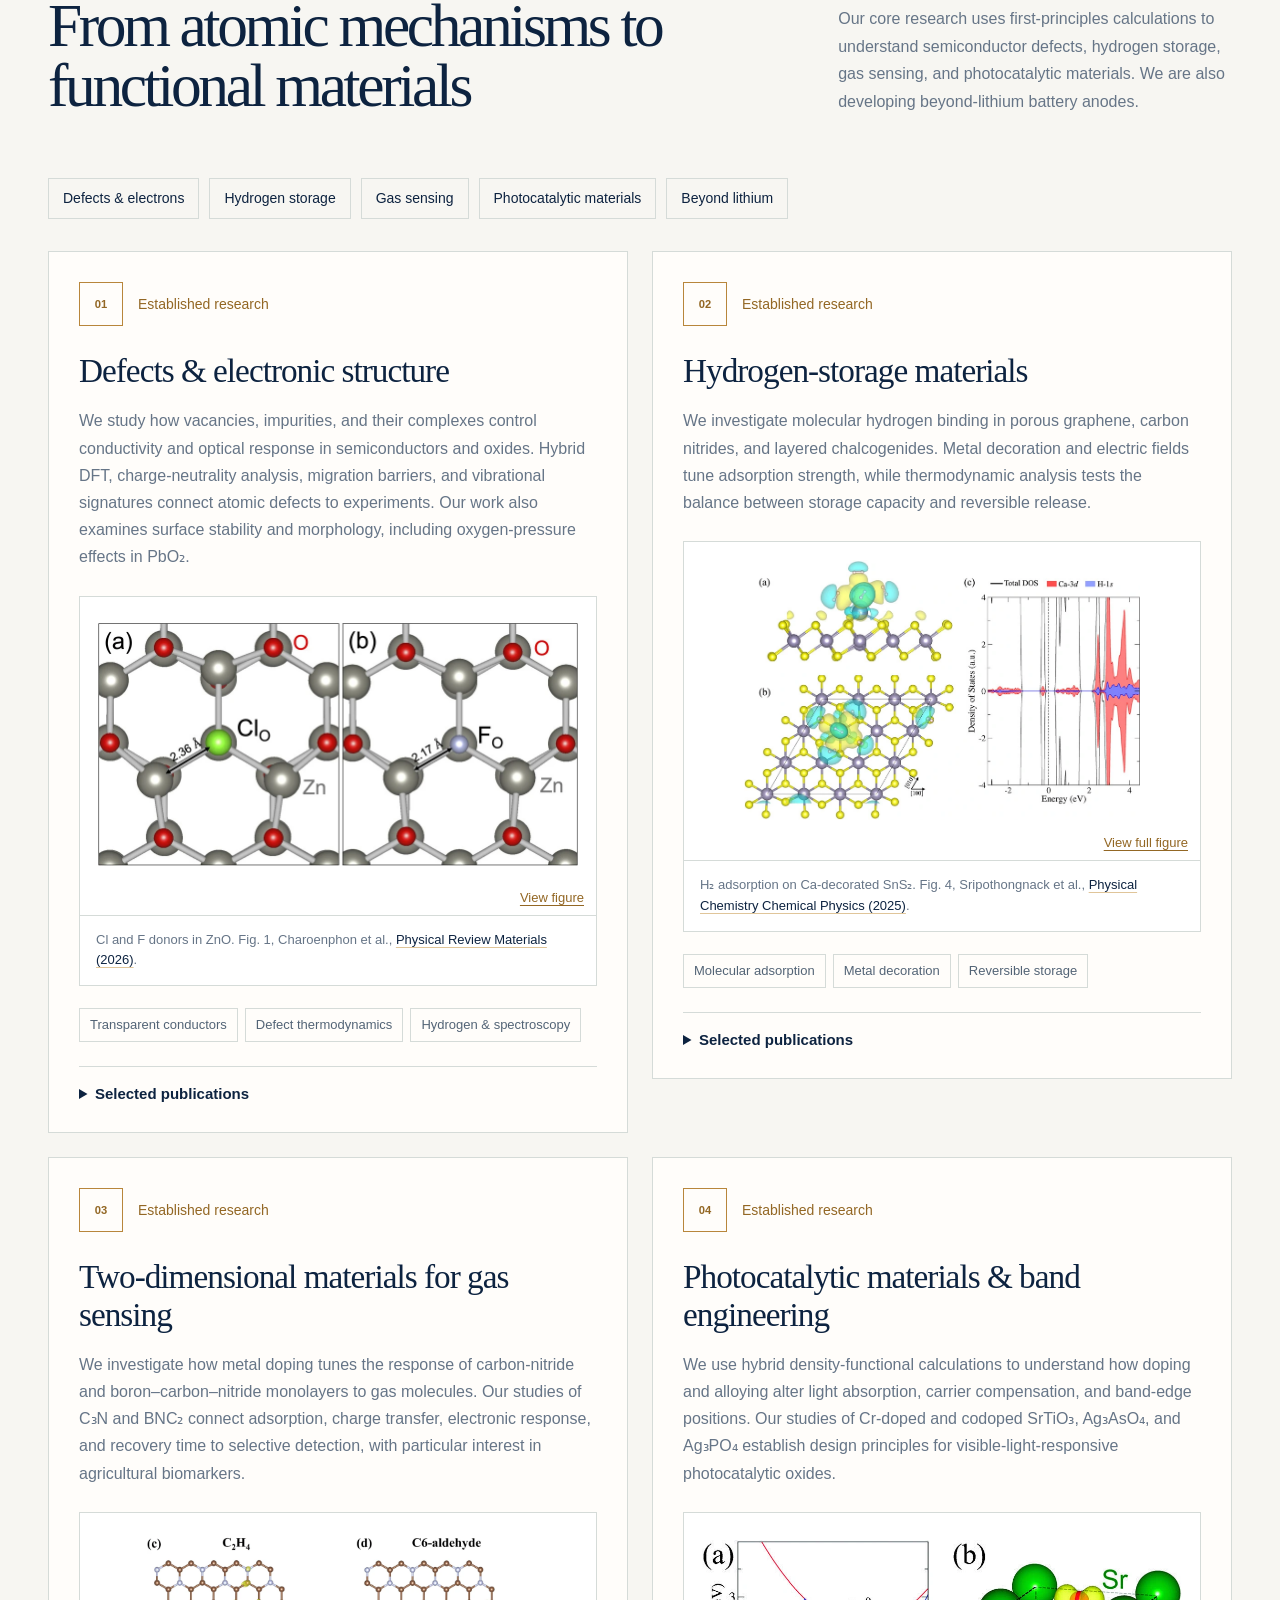
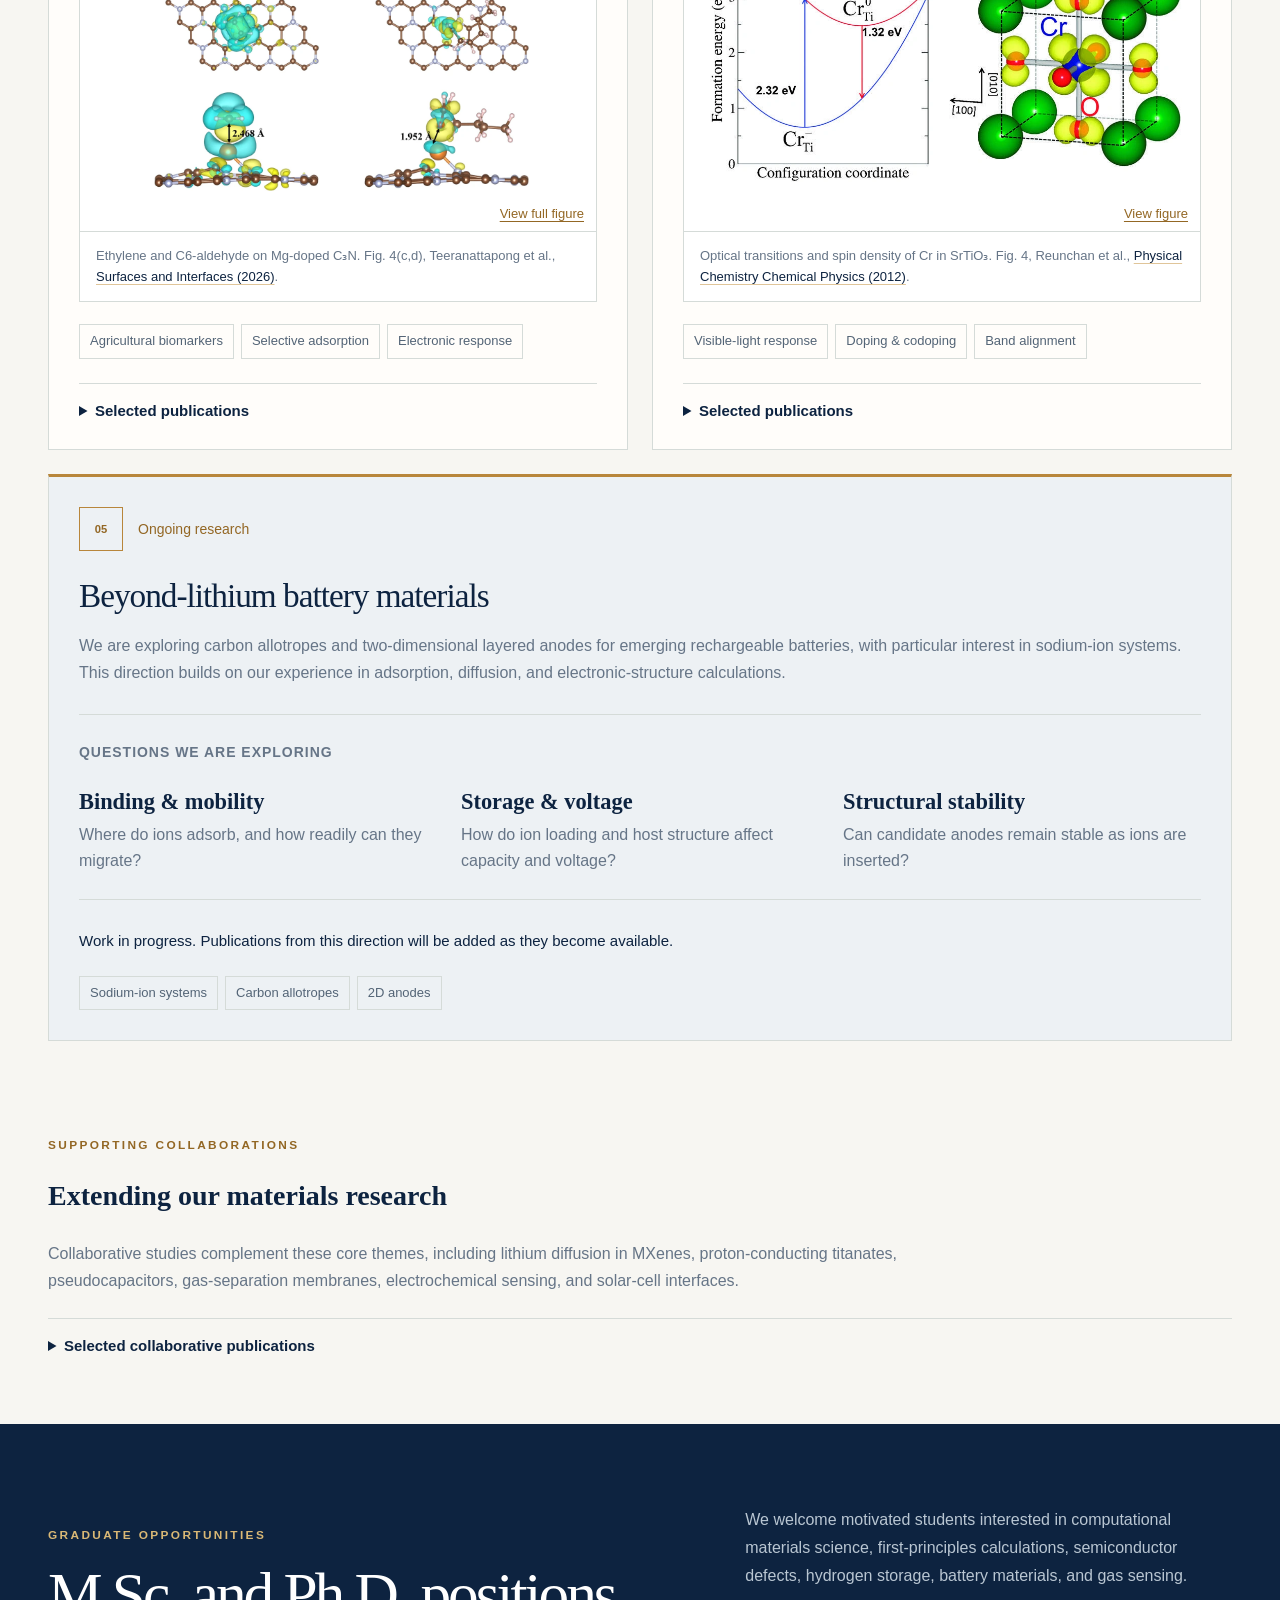
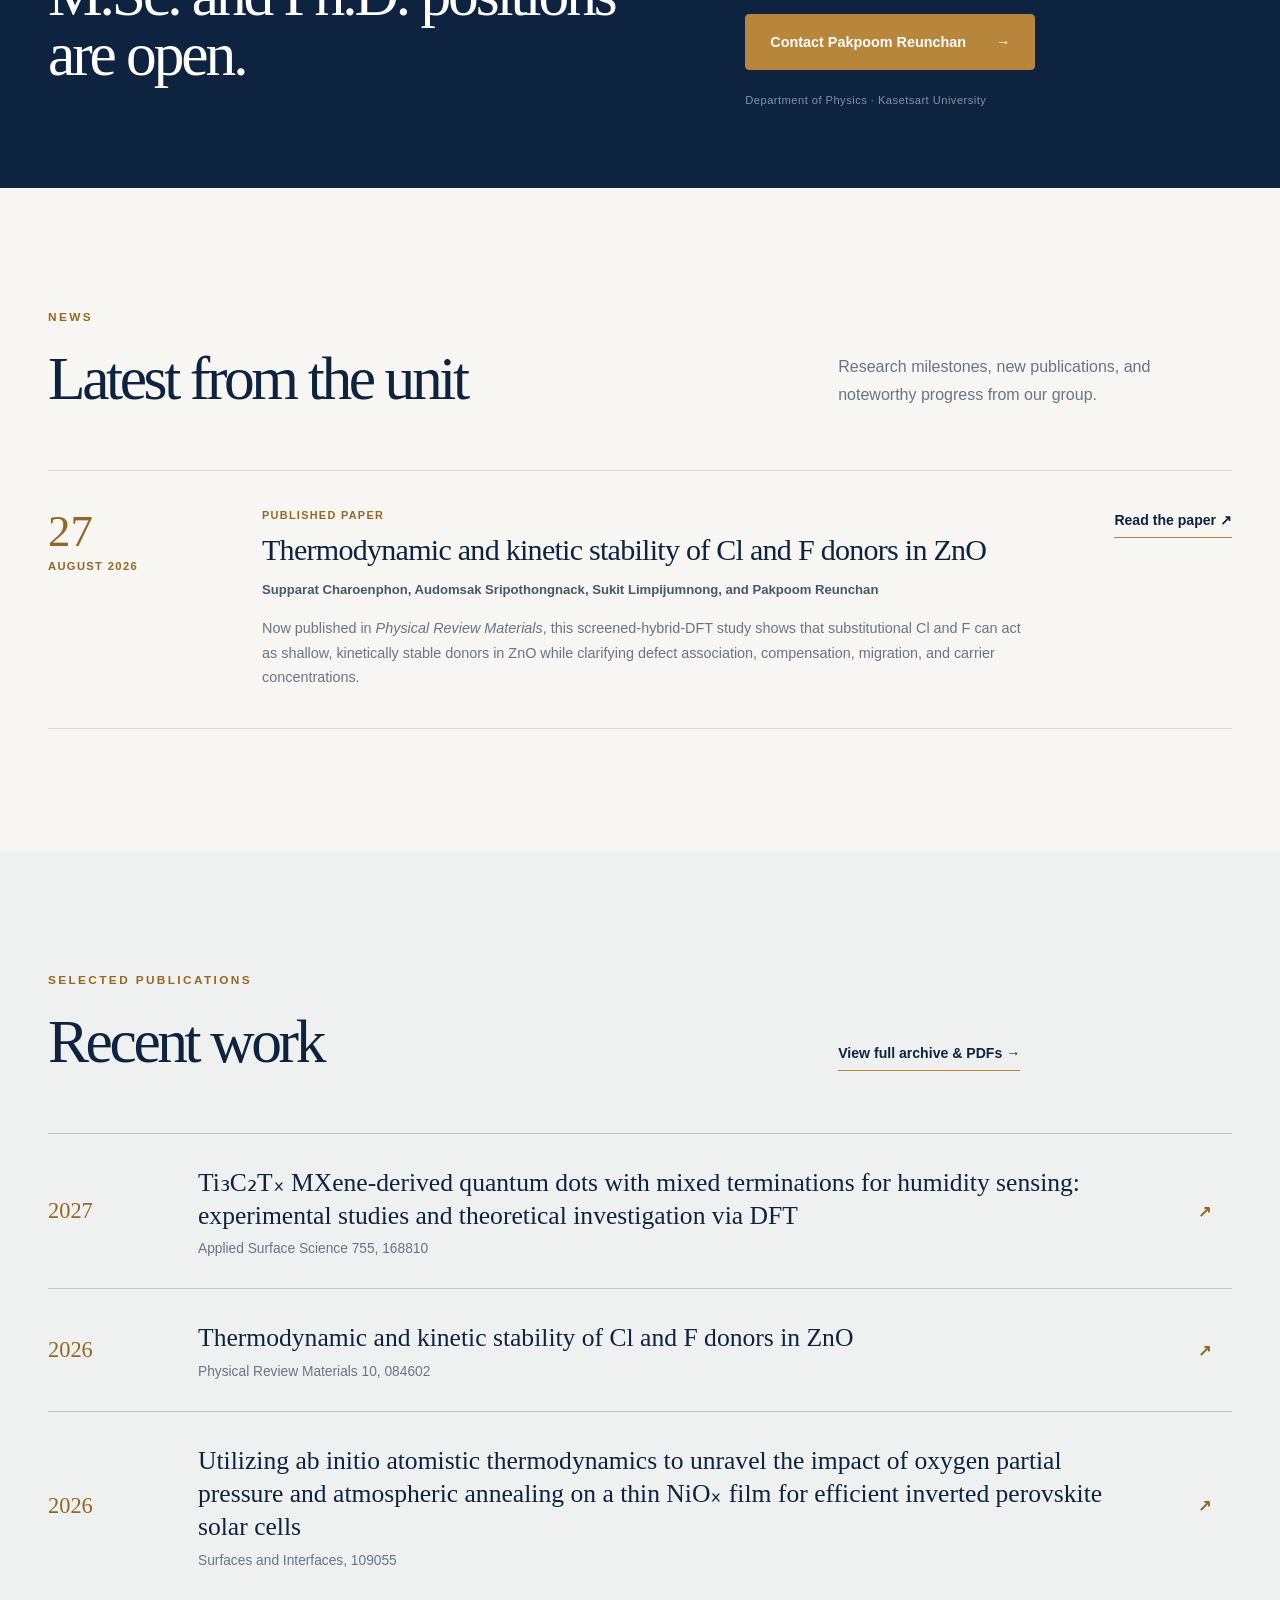
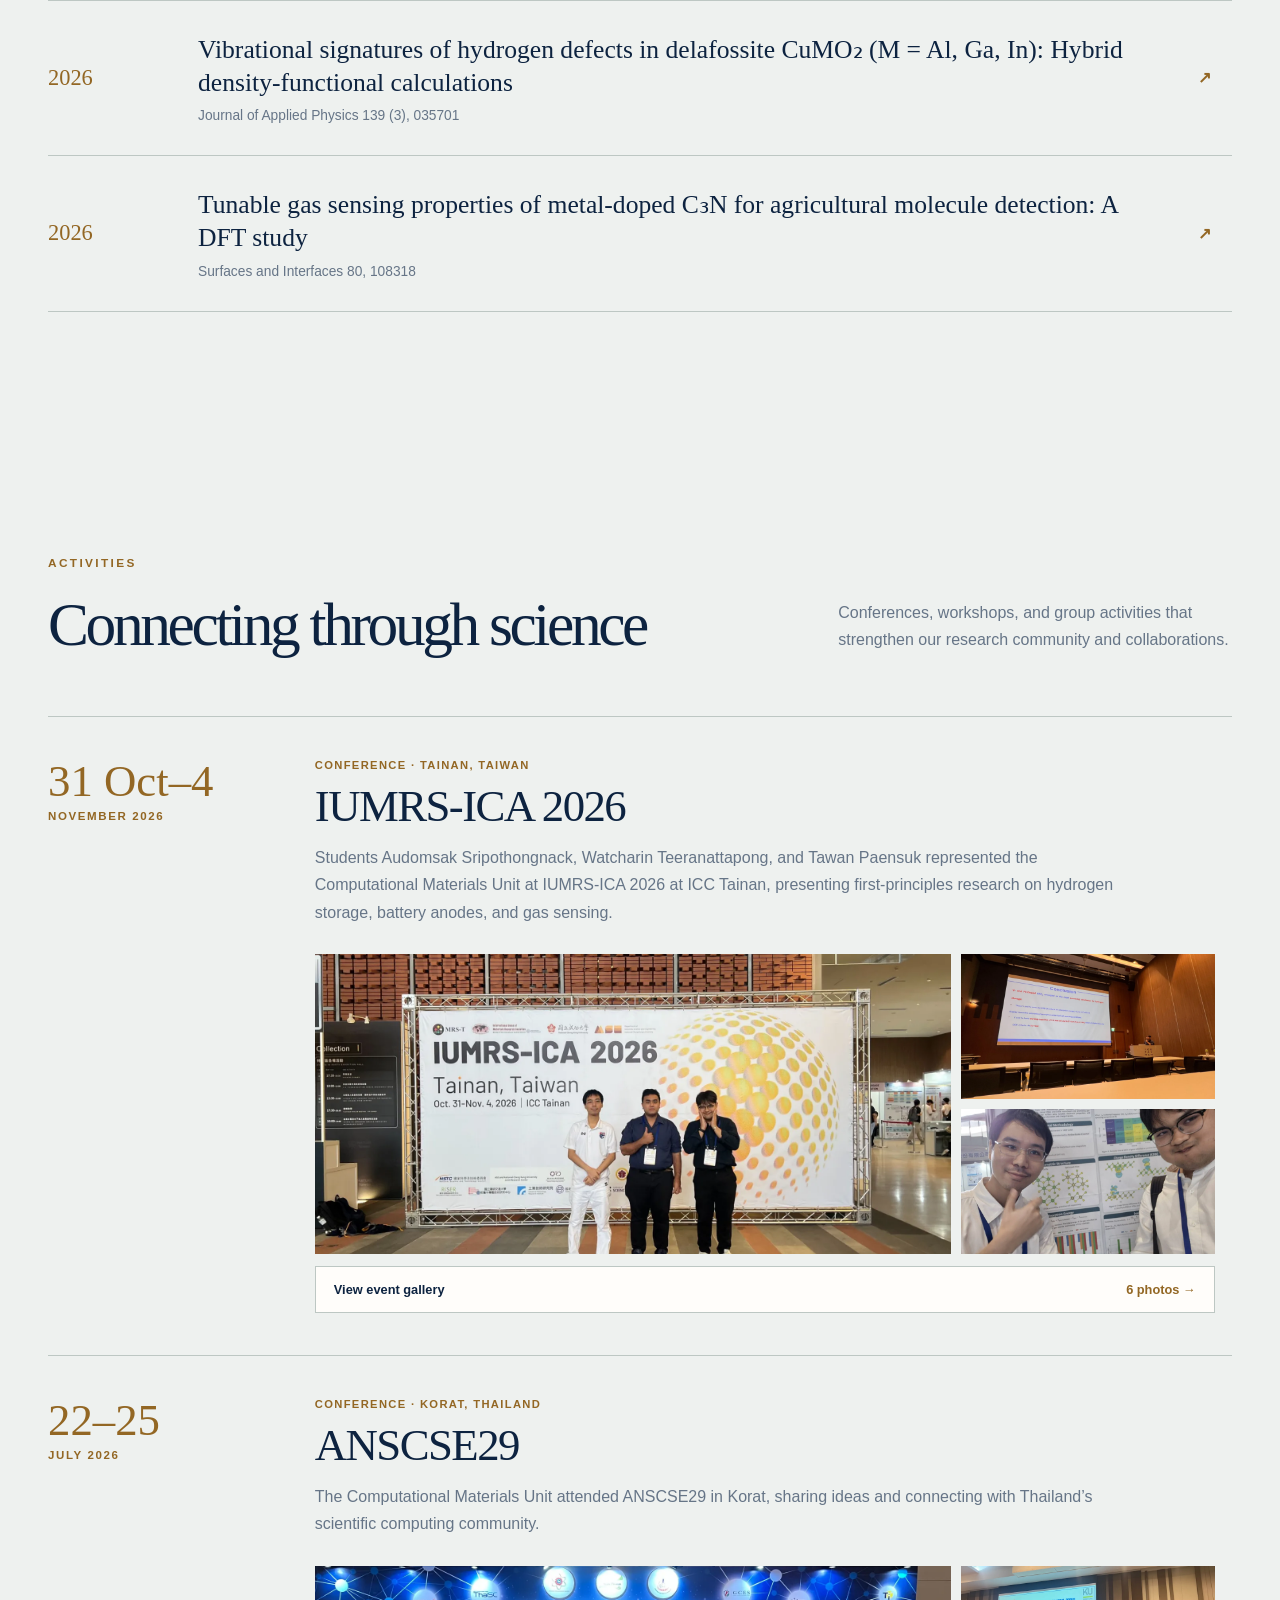
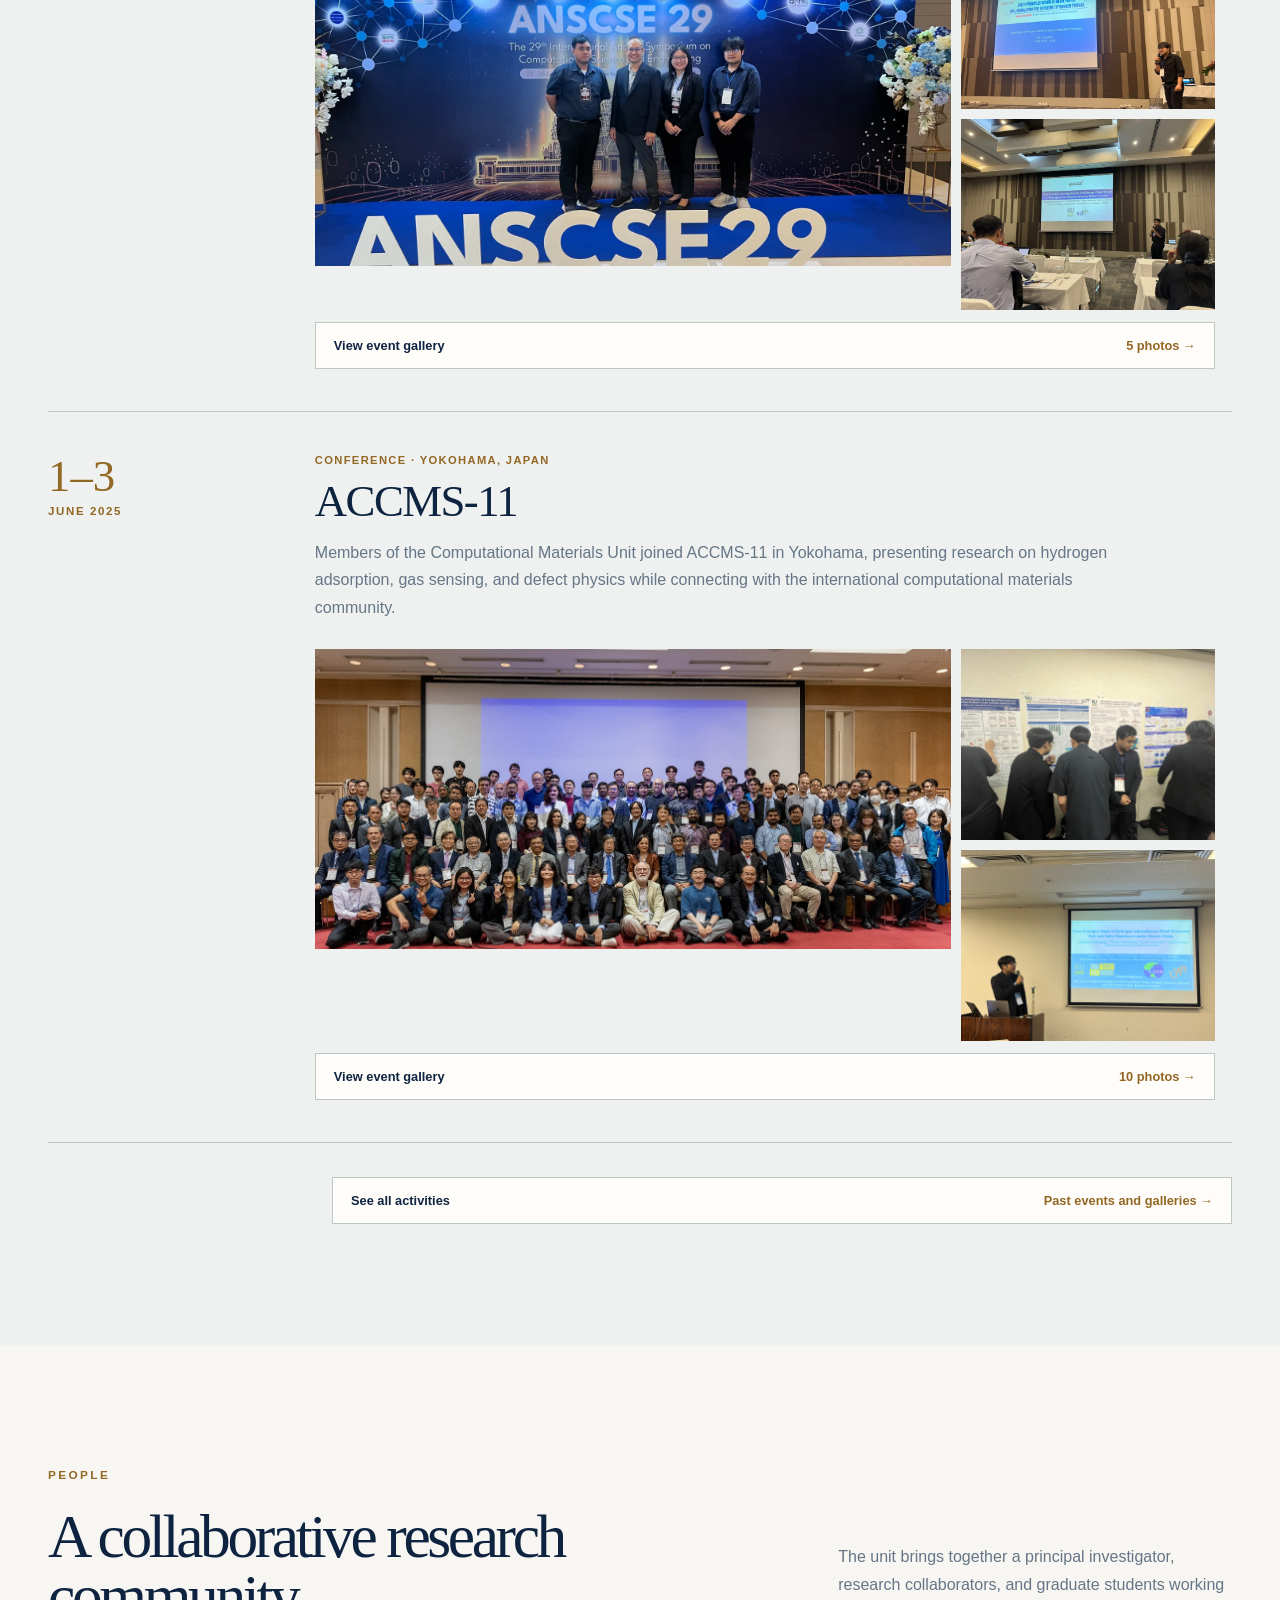
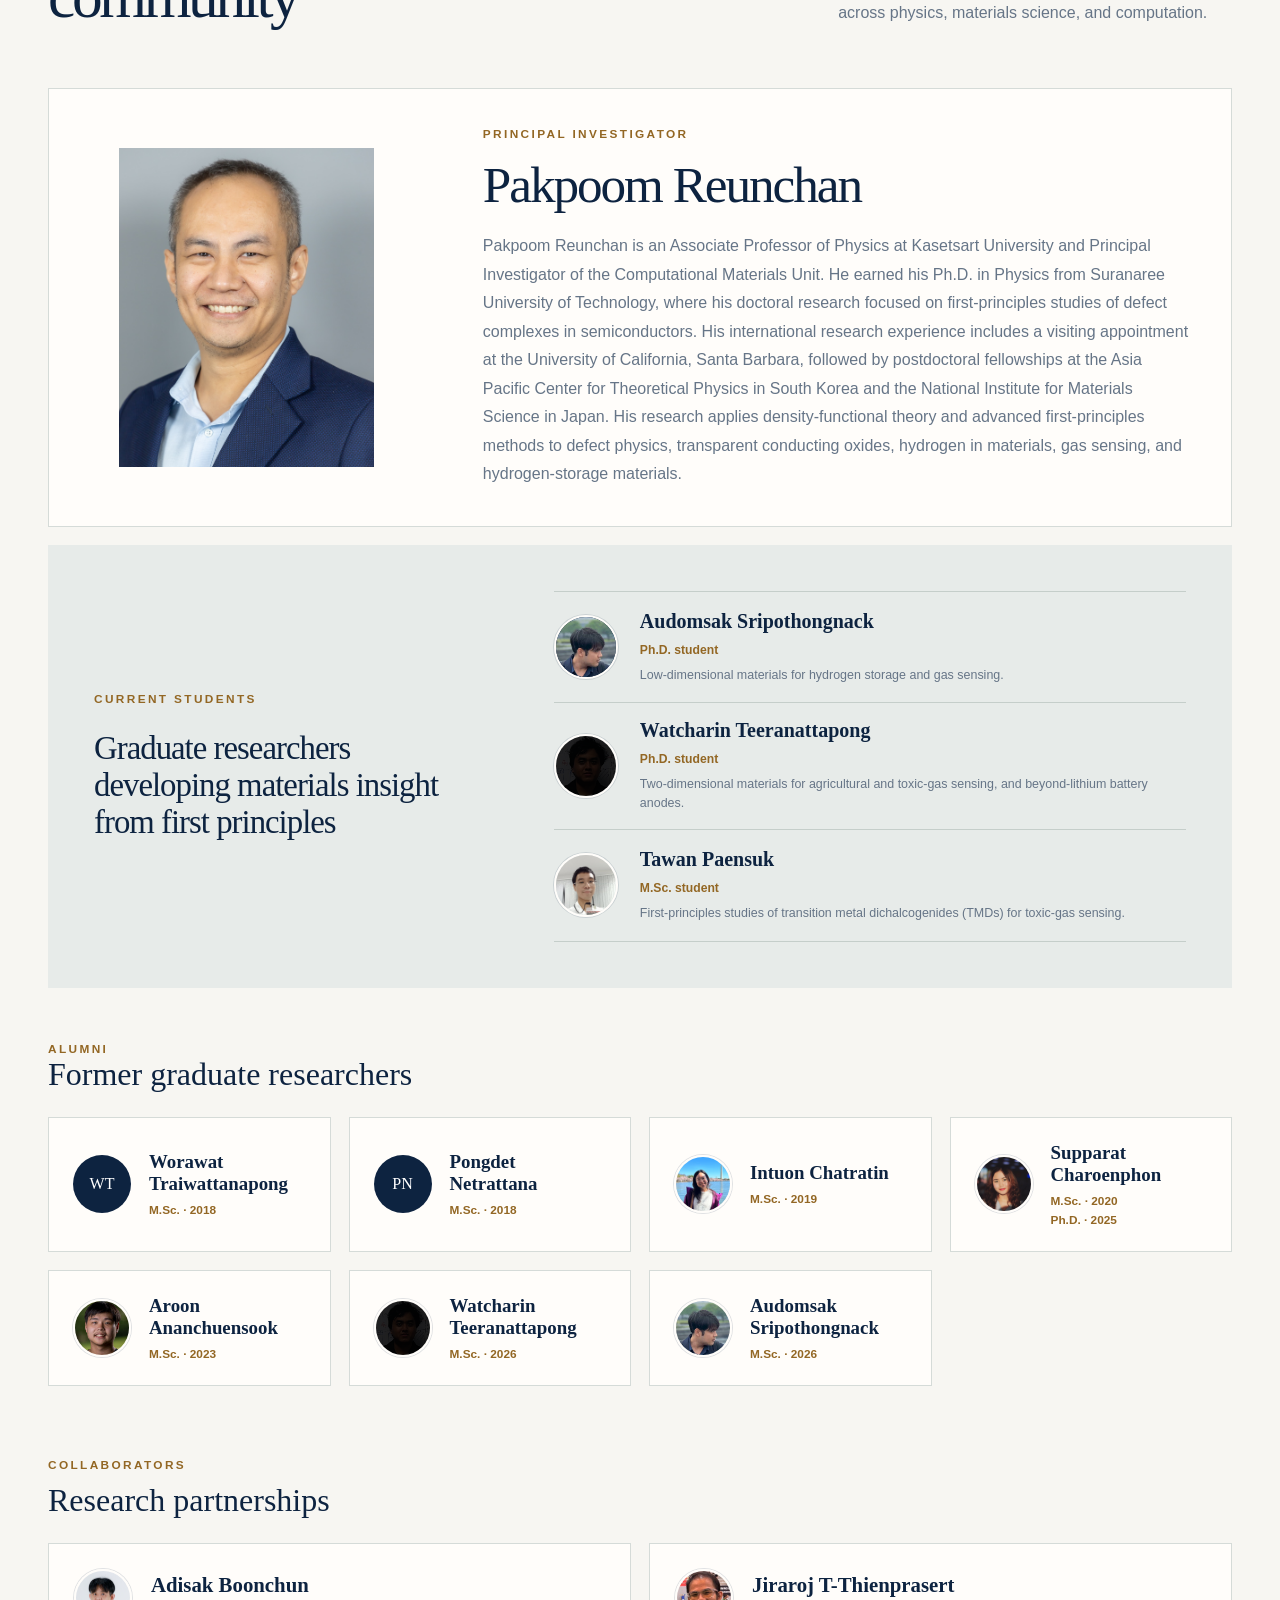
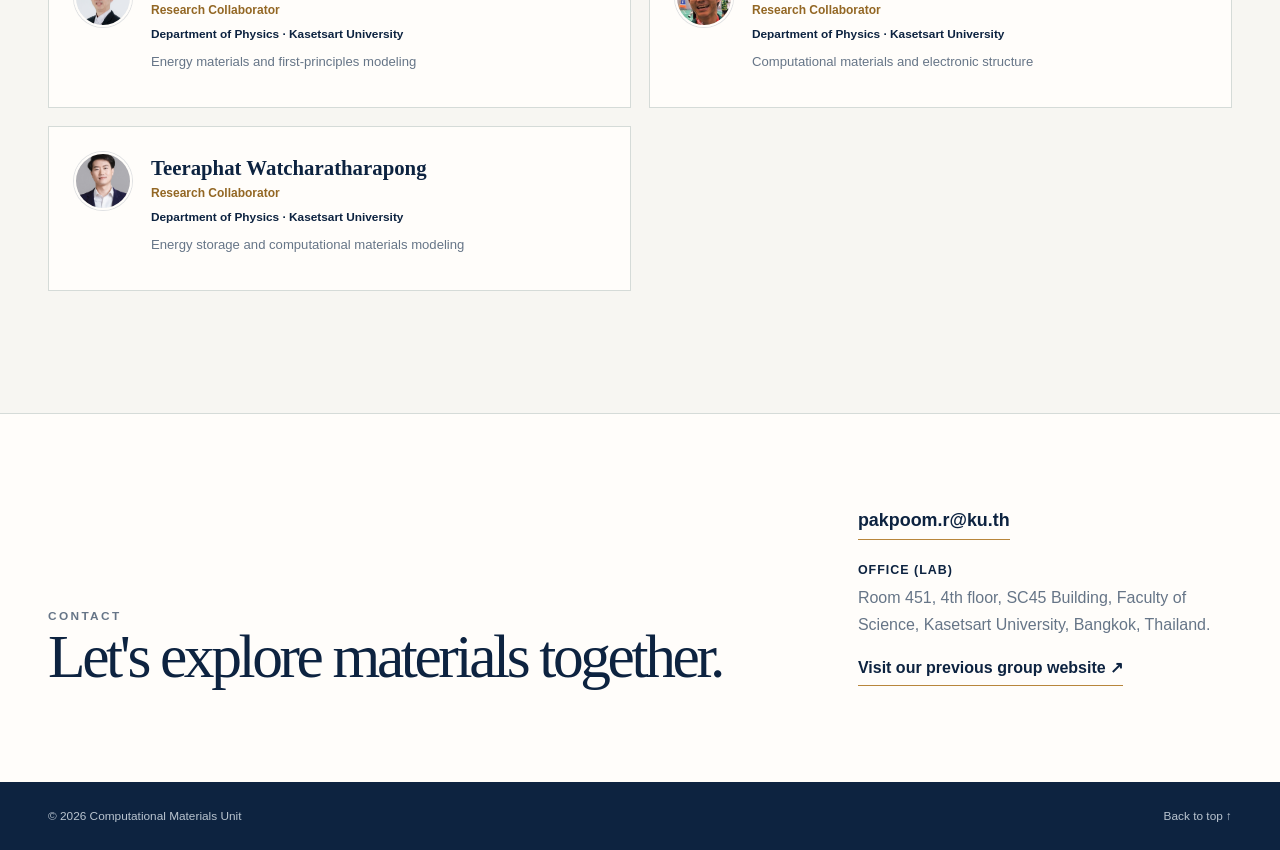
==== commit b40c51ad: "Move activity photo galleries to event pages and add an all-activities page - Homepage cards for IUM" ====
--- a/index.html
+++ b/index.html
@@ -22,7 +22,7 @@
     "url": "https://cmku-dft.github.io/"
   }
   </script>
-  <link rel="stylesheet" href="styles.css?v=20261016-alumni-fix">
+  <link rel="stylesheet" href="styles.css?v=20261104-activities">
   <script src="script.js?v=20260731-2" defer></script>
 </head>
 <body>
@@ -140,14 +140,11 @@
           <p class="activityType">Conference · Tainan, Taiwan</p>
           <h3>IUMRS-ICA 2026</h3>
           <p class="activitySummary">Students Audomsak Sripothongnack, Watcharin Teeranattapong, and Tawan Paensuk represented the Computational Materials Unit at IUMRS-ICA 2026 at ICC Tainan, presenting first-principles research on hydrogen storage, battery anodes, and gas sensing.</p>
-          <div class="activityGallery">
-            <figure class="featuredPhoto"><button class="galleryButton" type="button" data-full="assets/iumrs-ica2026-group.webp" aria-label="Enlarge photo: Our students at IUMRS-ICA 2026"><img src="assets/iumrs-ica2026-group.webp" alt="Tawan Paensuk, Watcharin Teeranattapong, and Audomsak Sripothongnack in front of the IUMRS-ICA 2026 Tainan, Taiwan backdrop at ICC Tainan" loading="lazy"></button><figcaption>Tawan Paensuk, Watcharin Teeranattapong, and Audomsak Sripothongnack at IUMRS-ICA 2026</figcaption></figure>
-            <figure><button class="galleryButton" type="button" data-full="assets/iumrs-ica2026-audomsak-talk.webp" aria-label="Enlarge photo: Audomsak Sripothongnack presenting at IUMRS-ICA 2026"><img src="assets/iumrs-ica2026-audomsak-talk.webp" alt="Audomsak Sripothongnack presenting conclusions on V- and Fe-doped BNC2 for hydrogen storage at ICC Tainan" loading="lazy"></button><figcaption>Audomsak Sripothongnack presenting on hydrogen storage</figcaption></figure>
-            <figure><button class="galleryButton" type="button" data-full="assets/iumrs-ica2026-audomsak-qa.webp" aria-label="Enlarge photo: Q&amp;A after Audomsak Sripothongnack's talk at IUMRS-ICA 2026"><img src="assets/iumrs-ica2026-audomsak-qa.webp" alt="Question-and-answer session after the CMKU presentation at ICC Tainan" loading="lazy"></button><figcaption>Q&amp;A after the talk</figcaption></figure>
-            <figure><button class="galleryButton" type="button" data-full="assets/iumrs-ica2026-watcharin-poster.webp" aria-label="Enlarge photo: Watcharin Teeranattapong's poster at IUMRS-ICA 2026"><img src="assets/iumrs-ica2026-watcharin-poster.webp" alt="Audomsak Sripothongnack and Watcharin Teeranattapong at the δ-phographene battery-anode poster" loading="lazy"></button><figcaption>Watcharin Teeranattapong’s battery-anode poster</figcaption></figure>
-            <figure><button class="galleryButton" type="button" data-full="assets/iumrs-ica2026-tawan-poster.webp" aria-label="Enlarge photo: Tawan Paensuk's poster at IUMRS-ICA 2026"><img src="assets/iumrs-ica2026-tawan-poster.webp" alt="Tawan Paensuk and Audomsak Sripothongnack at the Janus HfSSe and ZrSSe gas-sensing poster" loading="lazy"></button><figcaption>Tawan Paensuk’s gas-sensing poster</figcaption></figure>
-            <figure class="featuredPhoto"><button class="galleryButton" type="button" data-full="assets/iumrs-ica2026-poster-session.webp" aria-label="Enlarge photo: Poster session at IUMRS-ICA 2026"><img src="assets/iumrs-ica2026-poster-session.webp" alt="Researchers discussing a poster during the IUMRS-ICA 2026 poster session" loading="lazy"></button><figcaption>Exchanging ideas at the poster session</figcaption></figure>
+          <div class="eventPreview">
+            <a class="eventPreviewFeatured" href="activities/iumrs-ica-2026.html" aria-label="View the IUMRS-ICA 2026 event gallery"><img src="assets/iumrs-ica2026-group.webp" alt="Tawan Paensuk, Watcharin Teeranattapong, and Audomsak Sripothongnack in front of the IUMRS-ICA 2026 backdrop" loading="lazy"></a>
+            <div class="eventPreviewThumbs"><a href="activities/iumrs-ica-2026.html" aria-label="View IUMRS-ICA 2026 photos: presentation"><img src="assets/iumrs-ica2026-audomsak-talk.webp" alt="Audomsak Sripothongnack presenting on hydrogen storage at ICC Tainan" loading="lazy"></a><a href="activities/iumrs-ica-2026.html" aria-label="View IUMRS-ICA 2026 photos: poster session"><img src="assets/iumrs-ica2026-tawan-poster.webp" alt="Tawan Paensuk and Audomsak Sripothongnack at the gas-sensing poster" loading="lazy"></a></div>
           </div>
+          <a class="eventLink" href="activities/iumrs-ica-2026.html">View event gallery <span>6 photos →</span></a>
         </div>
       </article>
       <article class="activityCard">
@@ -156,13 +153,11 @@
           <p class="activityType">Conference · Korat, Thailand</p>
           <h3>ANSCSE29</h3>
           <p class="activitySummary">The Computational Materials Unit attended ANSCSE29 in Korat, sharing ideas and connecting with Thailand’s scientific computing community.</p>
-          <div class="activityGallery">
-            <figure class="featuredPhoto"><button class="galleryButton" type="button" data-full="assets/anscse29-group.webp" aria-label="Enlarge photo: Our group at ANSCSE29"><img src="assets/anscse29-group.webp" alt="Computational Materials Unit members at the ANSCSE29 conference backdrop" loading="lazy"></button><figcaption>Our group at ANSCSE29</figcaption></figure>
-            <figure class="portraitPhoto"><button class="galleryButton" type="button" data-full="assets/anscse29-pakpoom-talk.webp" aria-label="Enlarge photo: Pakpoom Reunchan presenting at ANSCSE29"><img src="assets/anscse29-pakpoom-talk.webp" alt="Pakpoom Reunchan presenting research at ANSCSE29" loading="lazy"></button><figcaption>Pakpoom Reunchan presenting</figcaption></figure>
-            <figure><button class="galleryButton" type="button" data-full="assets/anscse29-student-talk.webp" aria-label="Enlarge photo: Audomsak Sripothongnack presenting at ANSCSE29"><img src="assets/anscse29-student-talk.webp" alt="Computational Materials Unit student presenting research at ANSCSE29" loading="lazy"></button><figcaption>Audomsak Sripothongnack presenting</figcaption></figure>
-            <figure><button class="galleryButton" type="button" data-full="assets/anscse29-watcharin-talk.webp" aria-label="Enlarge photo: Watcharin Teeranattapong presenting at ANSCSE29"><img src="assets/anscse29-watcharin-talk.webp" alt="Watcharin Teeranattapong presenting battery-anode research at ANSCSE29" loading="lazy"></button><figcaption>Watcharin Teeranattapong presenting</figcaption></figure>
-            <figure><button class="galleryButton" type="button" data-full="assets/anscse29-pakpoom-organizer.webp" aria-label="Enlarge photo: Pakpoom Reunchan with an ANSCSE29 organizer"><img src="assets/anscse29-pakpoom-organizer.webp" alt="Pakpoom Reunchan with an ANSCSE29 organizer" loading="lazy"></button><figcaption>Pakpoom Reunchan with an ANSCSE29 organizer</figcaption></figure>
+          <div class="eventPreview">
+            <a class="eventPreviewFeatured" href="activities/anscse29.html" aria-label="View the ANSCSE29 event gallery"><img src="assets/anscse29-group.webp" alt="Computational Materials Unit members at the ANSCSE29 conference backdrop" loading="lazy"></a>
+            <div class="eventPreviewThumbs"><a href="activities/anscse29.html" aria-label="View ANSCSE29 photos: student presentation"><img src="assets/anscse29-student-talk.webp" alt="Audomsak Sripothongnack presenting research at ANSCSE29" loading="lazy"></a><a href="activities/anscse29.html" aria-label="View ANSCSE29 photos: battery-anode presentation"><img src="assets/anscse29-watcharin-talk.webp" alt="Watcharin Teeranattapong presenting battery-anode research at ANSCSE29" loading="lazy"></a></div>
           </div>
+          <a class="eventLink" href="activities/anscse29.html">View event gallery <span>5 photos →</span></a>
         </div>
       </article>
       <article class="activityCard">
@@ -179,6 +174,7 @@
         </div>
       </article>
     </div>
+    <p class="activitiesMore"><a class="eventLink" href="activities.html">See all activities <span>Past events and galleries →</span></a></p>
     <dialog class="lightbox" id="activityLightbox" aria-label="Enlarged activity photo"><button class="lightboxClose" type="button" aria-label="Close enlarged photo">×</button><img src="" alt=""></dialog>
   </div></section>
 
--- a/styles.css
+++ b/styles.css
@@ -163,3 +163,12 @@
   .eventHero{padding:28px 0 58px}.eventBack{margin-bottom:30px}.eventHeroGrid,.eventIntro{grid-template-columns:1fr}.eventHeroCopy h1{font-size:clamp(3.6rem,19vw,5.2rem)}.eventLead{font-size:1rem}.eventHeroFigure{margin-top:8px}
   .eventBody{padding:68px 0 78px}.eventIntro{gap:20px;margin-bottom:38px}.eventIntro .kicker{margin:0}.eventGalleryGrid{grid-template-columns:1fr;gap:14px}.eventGalleryGrid img{height:250px}
 }
+.activitiesMore{margin:34px 0 0}.activitiesMore .eventLink{width:min(900px,100%);margin:0 0 0 auto}
+.eventGalleryGrid figure:last-child:nth-child(odd){grid-column:1/-1}.eventGalleryGrid figure:last-child:nth-child(odd) img{height:460px}
+.eventGalleryGrid .portraitPhoto img{object-fit:contain;background:var(--navy)}
+.actHero h1{margin:0;color:var(--navy);font:400 clamp(3.4rem,7vw,6.5rem)/.9 var(--serif);letter-spacing:-.055em}.actHero .eventLead{margin-top:24px}
+.actYear{margin:0 0 18px;color:var(--ochre2);font:500 clamp(2rem,3.5vw,3rem)/1 var(--serif)}.actList{display:grid;gap:16px;margin-bottom:56px}.actList:last-child{margin-bottom:0}
+.actItem{display:grid;grid-template-columns:minmax(220px,340px) 1fr;gap:clamp(22px,4vw,44px);align-items:center;padding:16px;border:1px solid #c8d0cc;background:var(--paper);color:inherit;transition:.18s ease}.actItem:hover{border-color:var(--ochre);transform:translateY(-2px)}
+.actItem img{display:block;width:100%;aspect-ratio:16/10;object-fit:cover}.actItem time{display:block;margin-bottom:10px;color:var(--slate);font-size:.78rem;font-weight:600}.actItem h3{margin:0 0 10px;color:var(--navy);font:500 clamp(1.7rem,2.8vw,2.5rem)/1 var(--serif);letter-spacing:-.03em}.actItem p:not(.activityType){margin:0;color:var(--slate);line-height:1.65}.actMore{display:inline-block;margin-top:16px;color:var(--ochre2);font-size:.8rem;font-weight:700}
+@media(max-width:740px){.actItem{grid-template-columns:1fr;padding:12px}.eventGalleryGrid figure:last-child:nth-child(odd) img{height:250px}.activitiesMore .eventLink{width:100%}}
+.eventHeroCopy h1.wrapTitle{white-space:normal}
